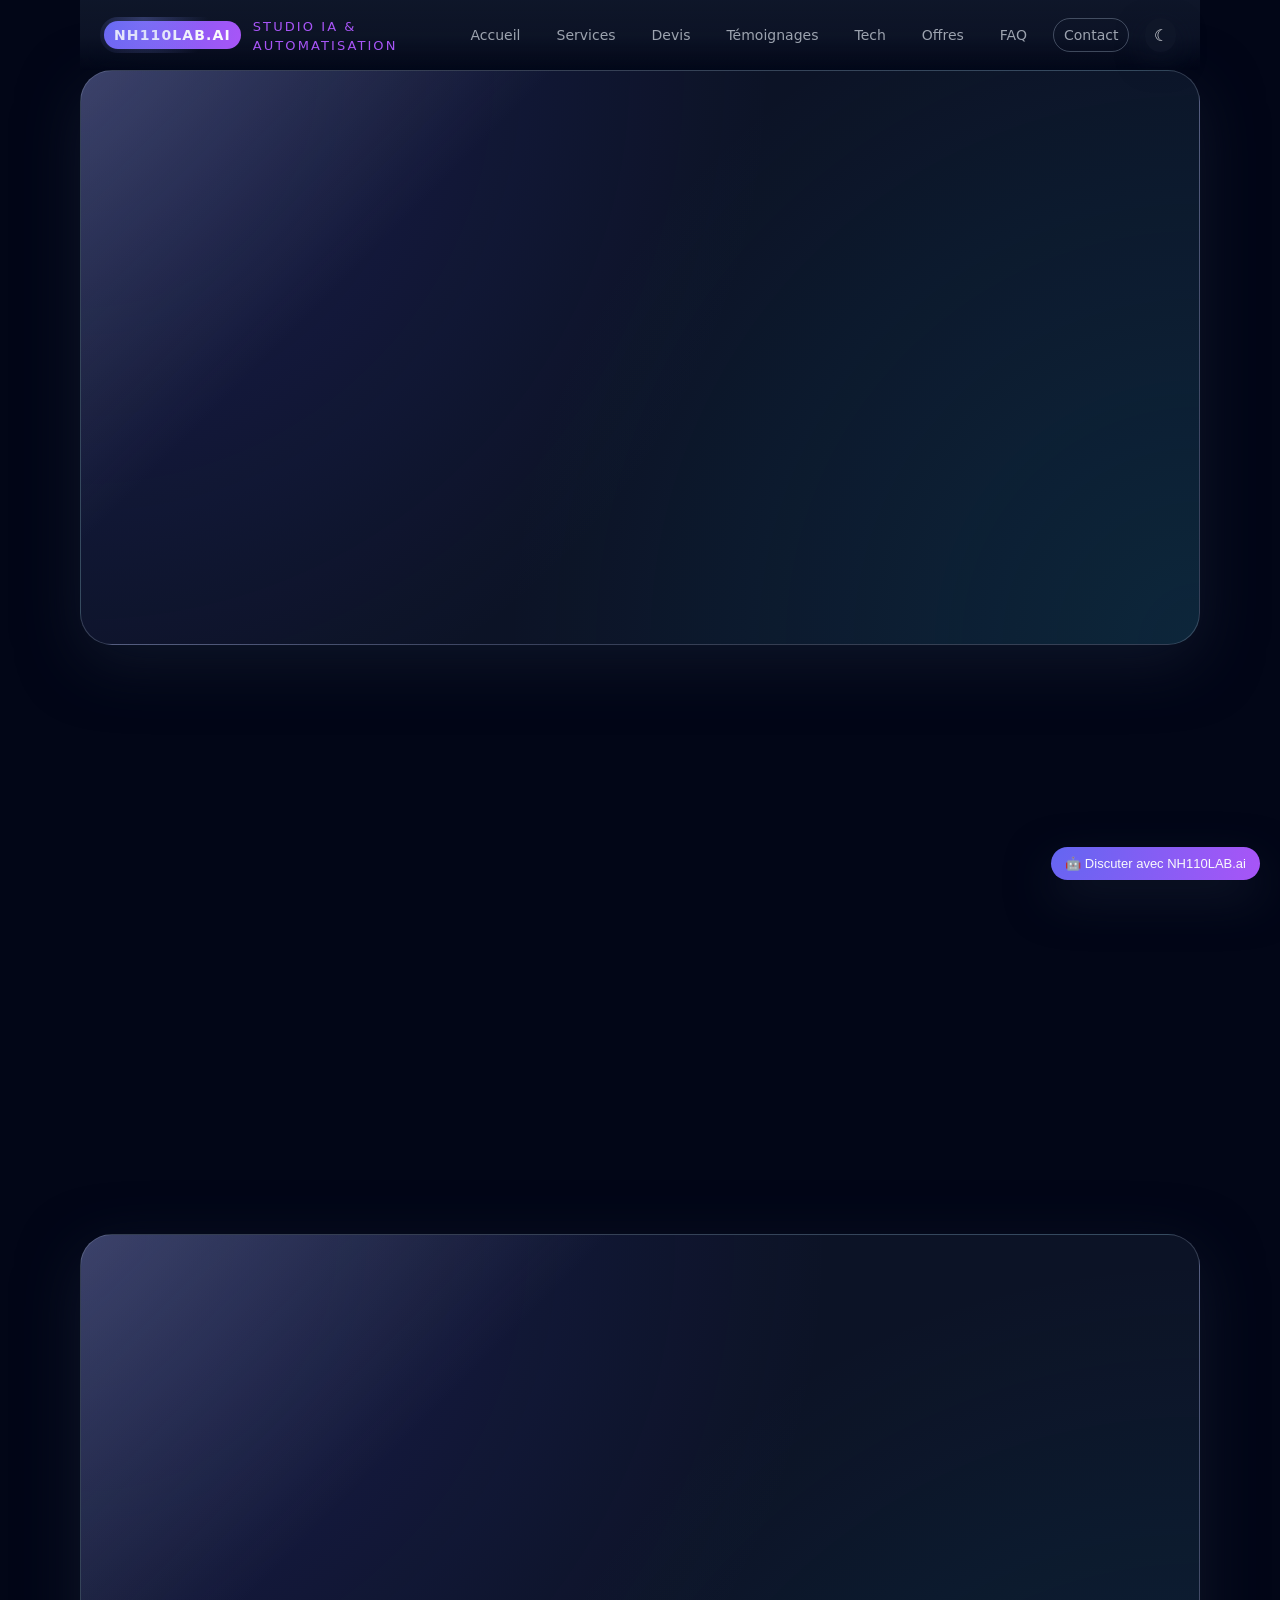
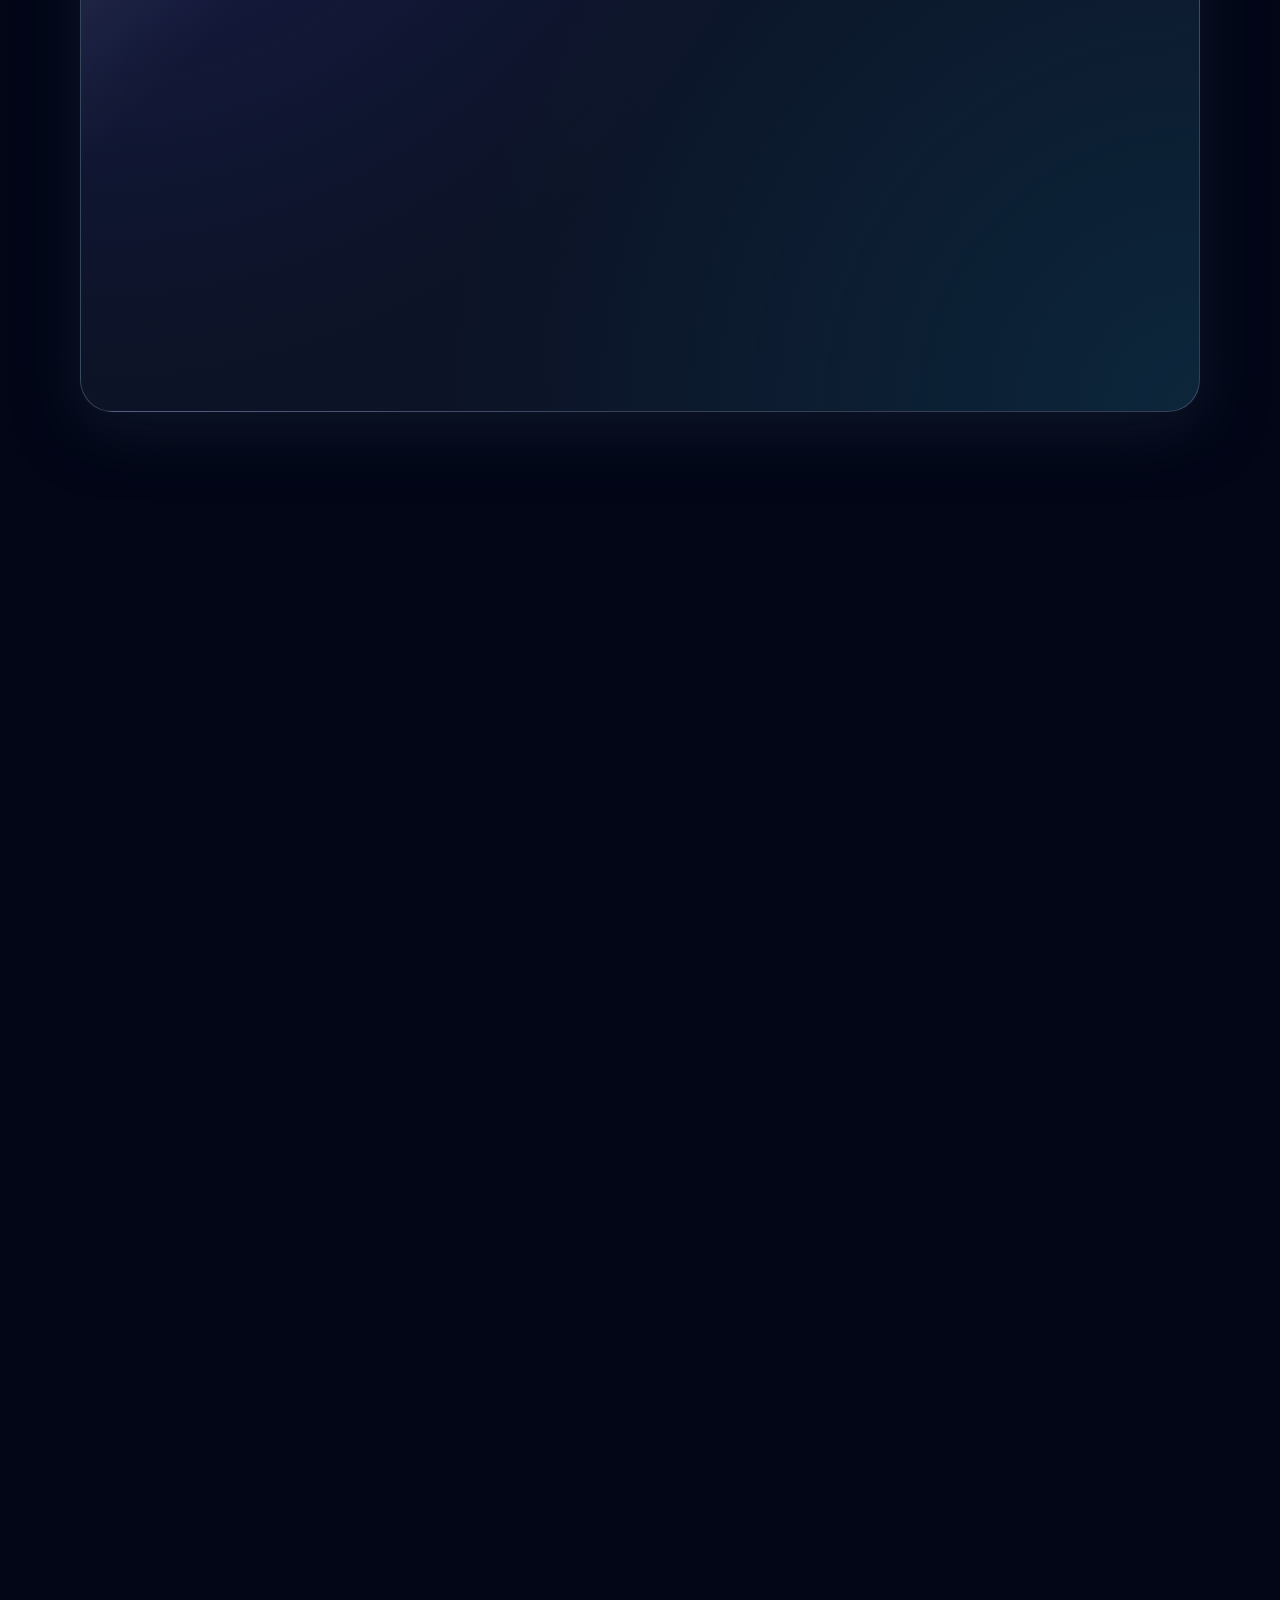
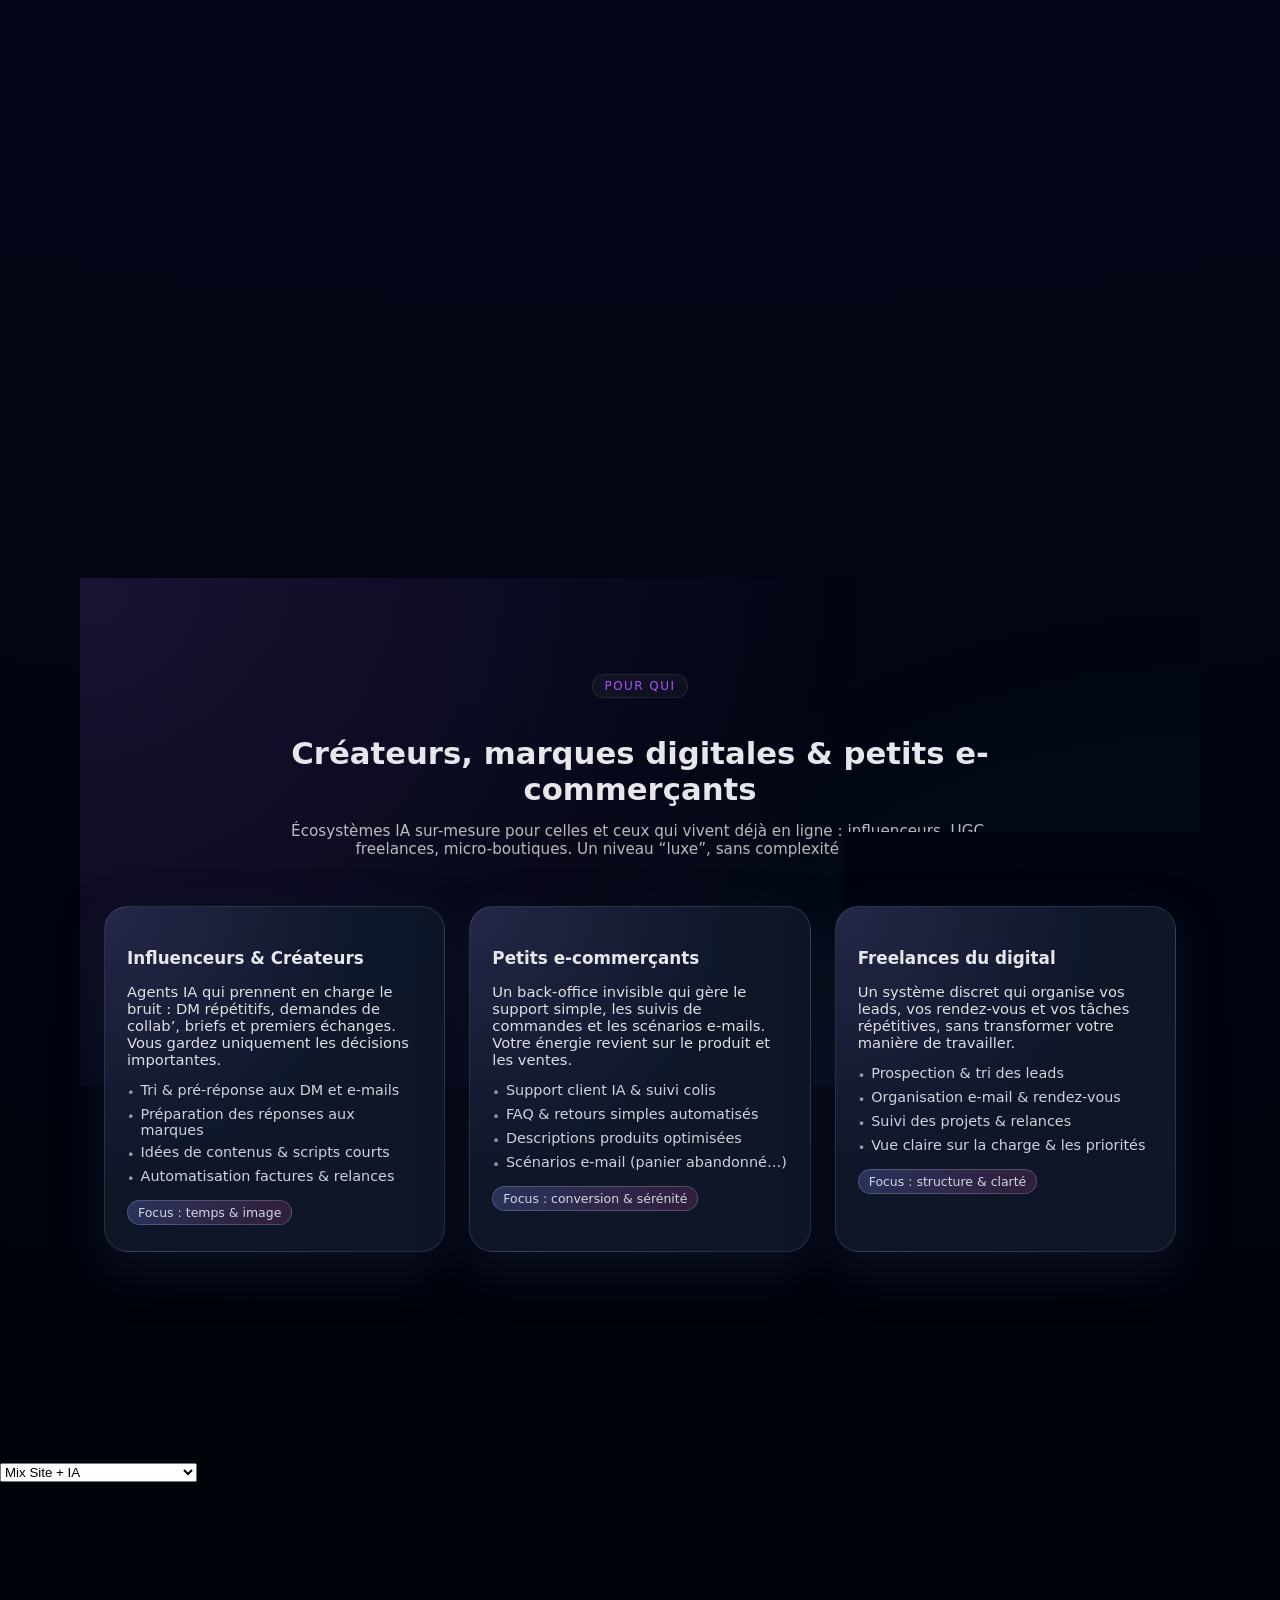
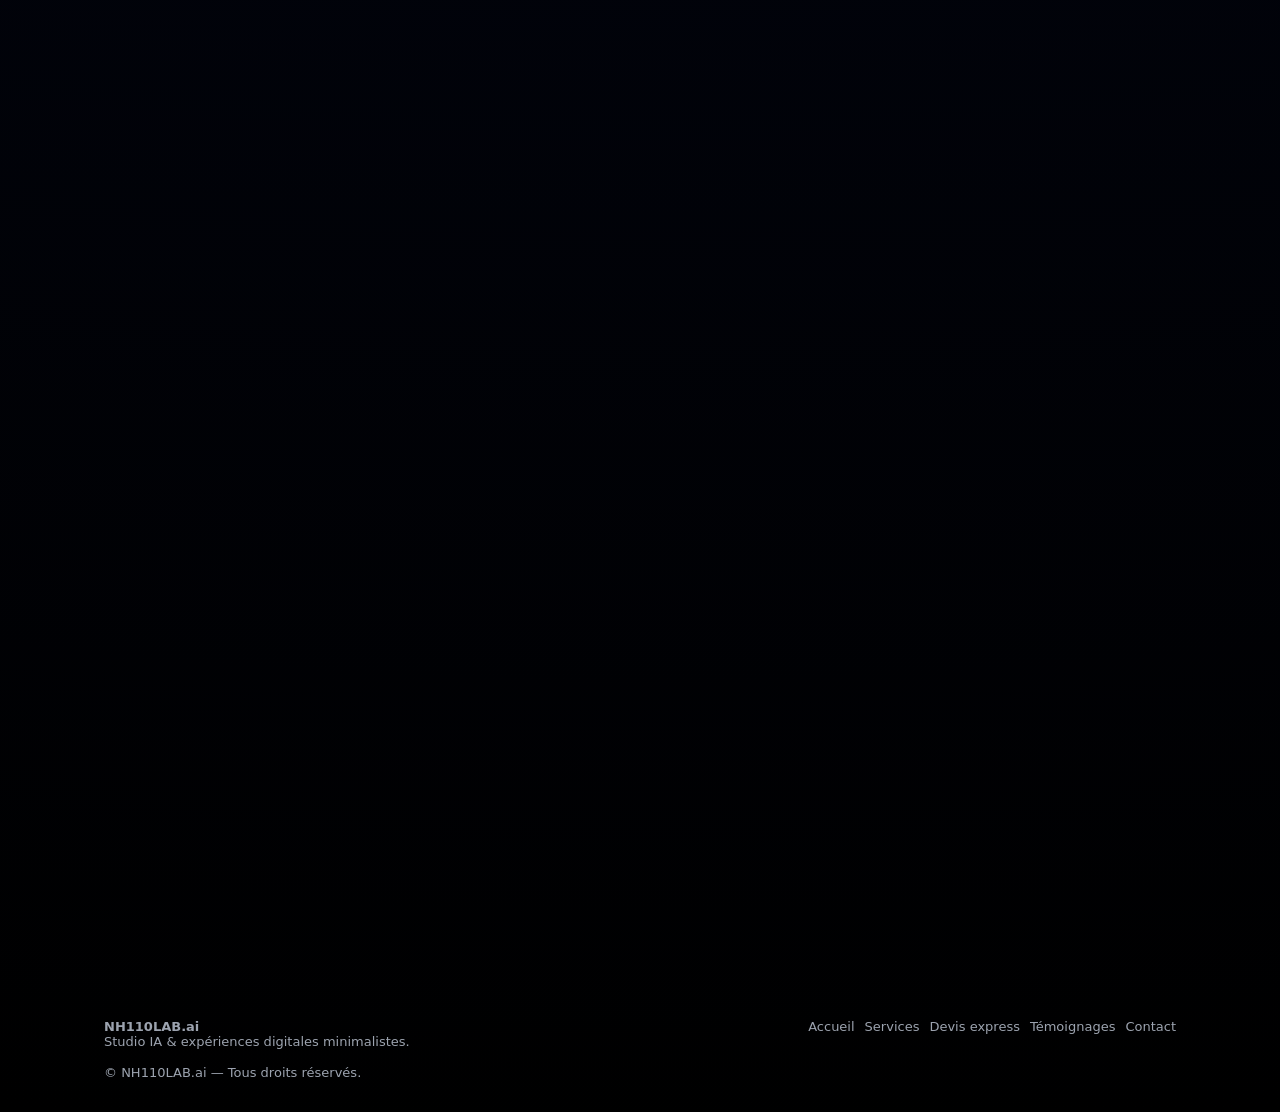
==== index.html @ 24be95e1 "Update index.html" ====
<!DOCTYPE html>
<html lang="fr" data-theme="dark">
<head>
  <meta charset="UTF-8" />
  <meta name="viewport" content="width=device-width, initial-scale=1" />
  <title>NH110LAB.ai — Studio IA & Expériences Digitales</title>
  <link rel="stylesheet" href="style.css" />
</head>
<body>
  <!-- Arrière-plan animé -->
  <canvas id="particles" class="bg-canvas"></canvas>
  <canvas id="orb" class="bg-canvas"></canvas>
  <canvas id="halo" class="bg-canvas"></canvas>

  <!-- HEADER -->
  <header class="header">
    <div class="header-left">
      <div class="logo" data-parallax="0.4">
        NH110LAB.ai
      </div>
      <div class="hero-mini">
        <span class="eyebrow">Studio IA & Automatisation</span>
      </div>
    </div>

    <nav class="nav">
      <a class="nav-link" href="#hero">Accueil</a>
      <a class="nav-link" href="#services">Services</a>
      <a class="nav-link" href="#devis">Devis</a>
      <a class="nav-link" href="#temoignages">Témoignages</a>
      <a class="nav-link" href="#tech">Tech</a>
      <a class="nav-link" href="#pricing">Offres</a>
      <a class="nav-link" href="#faq">FAQ</a>
      <a class="nav-link nav-link-cta" href="#contact">Contact</a>
    </nav>

    <button class="theme-toggle" type="button">
      <span class="theme-toggle-icon">☾</span>
    </button>

    <button class="nav-toggle" type="button" aria-label="Menu">
      <span></span><span></span><span></span>
    </button>
  </header>

  <main>
    <!-- HERO -->
    <section id="hero" class="section hero section-alt">
      <div class="hero-text premium-reveal">
        <p class="eyebrow">NH110LAB.ai</p>
        <h1>
          Des expériences digitales <span class="underline">ultra-premium</span><br />
          propulsées par l’IA.
        </h1>
        <p class="hero-subtitle">
          Studio hybride entre design de luxe et ingénierie IA.  
          Sites, agents intelligents, automatisations — pensés pour la performance et la simplicité d’usage.
        </p>

        <div class="hero-actions">
          <a href="#devis" class="btn btn-primary">
            Obtenir un devis express
          </a>
          <a href="#temoignages" class="btn btn-ghost">
            Voir les résultats clients
          </a>
        </div>

        <div class="hero-highlights">
          <span class="pill">⚡ Prototypes en quelques jours</span>
          <span class="pill">🤖 Agents IA personnalisés</span>
          <span class="pill">🎯 Stratégie & exécution end-to-end</span>
        </div>
      </div>

      <aside class="hero-aside premium-reveal">
        <article class="metric-card">
          <p class="metric-label">Focus</p>
          <p class="metric-value">Automatisation & Agents IA</p>
          <p class="metric-footnote">
            Réduction de tâches répétitives, amélioration des flux, vision long terme.
          </p>
        </article>

        <article class="timeline-card">
          <p class="metric-label">Process</p>
          <p class="metric-footnote">
            1. Audit rapide de votre besoin<br />
            2. Prototype IA ou interface web<br />
            3. Intégration dans vos outils existants
          </p>
        </article>
      </aside>
    </section>

    <!-- SERVICES -->
    <section id="services" class="section">
      <div class="section-header premium-reveal">
        <h2>Ce que NH110LAB.ai construit pour vous</h2>
        <p>
          Des briques IA concrètes, adaptées à vos opérations, pas des promesses vagues.  
          Chaque service est pensé pour simplifier votre quotidien et dégager du temps.
        </p>
      </div>

      <div class="grid-3">
        <article class="card premium-reveal">
          <h3>Agents IA pour votre business</h3>
          <p>Agents opérationnels pour la prospection, le support, la génération de contenu ou le suivi client.</p>
          <ul class="card-list">
            <li>Connexion e-mail, CRM, WhatsApp, etc.</li>
            <li>Scripts adaptés à votre ton de marque</li>
            <li>Monitoring et amélioration continue</li>
          </ul>
          <p class="card-footnote">
            Idéal pour les indépendants, petites structures et projets en phase test.
          </p>
        </article>

        <article class="card premium-reveal">
          <h3>Sites & Interfaces “Luxe Minimaliste”</h3>
          <p>Pages ultra propres inspirées du luxe et de la tech haut de gamme.</p>
          <ul class="card-list">
            <li>Pages d’accueil ultra soignées</li>
            <li>Animations fluides, sans chichi</li>
            <li>Adapté mobile, tablette, desktop</li>
          </ul>
          <p class="card-footnote">
            Parfait pour poser une identité forte, même avec peu de contenu au départ.
          </p>
        </article>

        <article class="card premium-reveal">
          <h3>Automatisations & Connecteurs</h3>
          <p>N8N, API, intégrations : on relie vos outils pour supprimer le travail inutile.</p>
          <ul class="card-list">
            <li>Synchronisation entre apps</li>
            <li>Scénarios récurrents automatisés</li>
            <li>Alertes intelligentes uniquement quand c’est utile</li>
          </ul>
          <p class="card-footnote">
            Objectif : moins de clics, plus de temps là où vous avez de la valeur.
          </p>
        </article>
      </div>
    </section>

    <!-- DEVIS EXPRESS -->
    <section id="devis" class="section section-alt">
      <div class="section-header premium-reveal">
        <h2>Devis express & simulation en temps réel</h2>
        <p>
          Répondez à quelques questions et obtenez une estimation instantanée  
          du budget et de la complexité de votre projet.
        </p>
      </div>

      <div class="quote-layout">
        <!-- FORMULAIRE -->
        <form id="quote-form" class="quote-form premium-reveal">
          <div class="field-group">
            <label for="quote-type">Type de projet</label>
            <select id="quote-type">
              <option value="site">Site / Landing page</option>
              <option value="agent">Agent IA / Automatisation</option>
              <option value="mix">Mix Site + IA</option>
            </select>
          </div>

          <div class="field-group">
            <label for="quote-budget">Budget cible (approx.)</label>
            <input type="range" id="quote-budget" min="500" max="6000" step="250" value="1500" />
            <div class="quote-budget-display">
              ~ <span id="quote-budget-value">1 500</span> € HT
            </div>
          </div>

          <div class="field-group">
            <label>Délai souhaité</label>
            <div class="quote-deadline-options">
              <label>
                <input type="radio" name="quote-deadline" value="rapide" checked />
                Le plus vite possible
              </label>
              <label>
                <input type="radio" name="quote-deadline" value="standard" />
                2 à 4 semaines
              </label>
              <label>
                <input type="radio" name="quote-deadline" value="cool" />
                Je suis flexible
              </label>
            </div>
          </div>

          <div class="field-group">
            <label>
              <input type="checkbox" id="quote-ai" checked />
              Je veux intégrer au moins un agent IA ou une automatisation
            </label>
          </div>

          <button type="submit" class="btn btn-primary btn-full">
            Calculer l’estimation
          </button>

          <p class="form-note">
            Pas un devis contractuel, mais un ordre d’idée réaliste pour voir si on s’aligne.
          </p>
        </form>

        <!-- RÉSULTAT -->
        <aside class="quote-summary premium-reveal">
          <p class="quote-tagline" id="quote-tagline">
            Dites-en plus à l’IA, elle prépare le terrain. Ensuite, on échange en direct.
          </p>
          <div class="quote-result-card">
            <p class="metric-label">Estimation indicative</p>
            <p class="quote-result" id="quote-result">
              Projet “site vitrine” + 1 agent IA léger ·  
              enveloppe autour de <strong>1 500–2 000 € HT</strong> ·  
              mise en ligne en <strong>2 à 3 semaines</strong>.
            </p>
            <p class="quote-ideal" id="quote-ideal">
              Le détail précis est affiné après un rapide échange (15–20 min) par visio ou messages.
            </p>
          </div>
          <div class="quote-badge" id="quote-badge">
            🔐 Aucun engagement · vous décidez seulement si l’alignement vous convient.
          </div>
          <a href="#contact" class="btn btn-ghost btn-full">
            Envoyer mon projet dans le formulaire
          </a>
        </aside>
      </div>
    </section>

    <!-- TÉMOIGNAGES -->
    <section id="temoignages" class="section">
      <div class="section-header premium-reveal">
        <h2>Ils avaient besoin de clarté. Ils ont obtenu un système.</h2>
        <p>
          Quelques exemples de transformations concrètes : moins de surcharge mentale,  
          plus de structure, plus de temps disponible.
        </p>
      </div>

      <div class="testimonials-layout section-alt premium-reveal">
        <header class="testimonials-header-row">
          <div>
            <p class="testimonials-kicker">Cas clients</p>
            <p class="testimonials-intro">
              3 contextes différents, même logique : clarifier le flux, automatiser le répétitif,
              garder l’humain là où il a de la valeur.
            </p>
          </div>
          <div class="testimonials-meta-badge">
            ⚙️ Agents & automatisations en production
          </div>
        </header>

        <div class="testimonial-tabs" role="tablist" aria-label="Témoignages clients">
          <button
            class="testimonial-tab active"
            data-testimonial="indep"
            role="tab"
            aria-selected="true"
          >
            Indépendant
          </button>
          <button
            class="testimonial-tab"
            data-testimonial="resto"
            role="tab"
            aria-selected="false"
          >
            Restauration
          </button>
          <button
            class="testimonial-tab"
            data-testimonial="ecom"
            role="tab"
            aria-selected="false"
          >
            E-commerce
          </button>
        </div>

        <div class="testimonial-panels">
          <article
            class="testimonial-panel active"
            data-testimonial-panel="indep"
            role="tabpanel"
          >
            <p class="testimonial-quote">
              « Avant, je passais mon temps à répondre aux mêmes demandes.
              Maintenant, un agent IA filtre, classe, et prépare les réponses.
              Je ne m’occupe que des cas vraiment importants. »
            </p>
            <p class="testimonial-meta">
              — Consultant solo · Agent IA + automatisations N8N
            </p>
          </article>

          <article
            class="testimonial-panel"
            data-testimonial-panel="resto"
            role="tabpanel"
            aria-hidden="true"
          >
            <p class="testimonial-quote">
              « Les commandes, les questions, les réservations étaient partout.
              On a centralisé via un agent IA connecté à nos canaux.
              Résultat : moins de stress et une meilleure expérience client. »
            </p>
            <p class="testimonial-meta">
              — Responsable de restaurant · Agent WhatsApp + back-office léger
            </p>
          </article>

          <article
            class="testimonial-panel"
            data-testimonial-panel="ecom"
            role="tabpanel"
            aria-hidden="true"
          >
            <p class="testimonial-quote">
              « L’IA s’occupe de la FAQ, des retours simples et des mails courants.
              Je peux enfin me concentrer sur le produit et les campagnes. »
            </p>
            <p class="testimonial-meta">
              — Boutique en ligne · Automatisation support + scénarios e-mail
            </p>
          </article>
        </div>
      </div>
    </section>

    <!-- TECH -->
    <section id="tech" class="section">
      <div class="section-header premium-reveal">
        <h2>Stack technique moderne, sans sur-complexité</h2>
        <p>
          L’objectif n’est pas de tout réinventer, mais d’utiliser les bons outils au bon endroit :
          IA, automatisation, intégration et un front clair.
        </p>
      </div>

      <div class="tech-grid">
        <article class="card premium-reveal">
          <h3>IA & LLM</h3>
          <p>Modèles modernes & API pour construire des agents utiles et fiables.</p>
          <ul class="bullet-grid">
            <li>OpenAI, outils conversationnels</li>
            <li>Routage intelligent des demandes</li>
            <li>Contexte métier sur mesure</li>
          </ul>
        </article>

        <article class="card premium-reveal">
          <h3>Automatisation</h3>
          <p>N8N, webhooks, intégrations : vos apps commencent à travailler ensemble.</p>
          <ul class="bullet-grid">
            <li>Flux automatisés e-mail / CRM</li>
            <li>Connexion à vos bases de données</li>
            <li>Notifications pertinentes uniquement</li>
          </ul>
        </article>

        <article class="card premium-reveal">
          <h3>Front & UX</h3>
          <p>Interfaces minimalistes inspirées des codes du luxe et de la tech.</p>
          <ul class="bullet-grid">
            <li>Animations douces, focus sur le contenu</li>
            <li>Responsive par défaut</li>
            <li>Performance au centre</li>
          </ul>
        </article>
      </div>
    </section>

    <!-- PRICING -->
    <section id="pricing" class="section">
      <div class="section-header premium-reveal">
        <h2>Formats d’accompagnement clairs</h2>
        <p>
          Un pilote pour tester vite, puis un mode “run” pour faire vivre et faire évoluer vos systèmes IA.
        </p>
      </div>

      <div class="pricing-toggle premium-reveal" role="tablist" aria-label="Formules NH110LAB.ai">
        <button
          class="toggle-btn toggle-btn-active"
          data-mode="pilot"
          role="tab"
          aria-selected="true"
        >
          Phase Pilote
        </button>
        <button
          class="toggle-btn"
          data-mode="run"
          role="tab"
          aria-selected="false"
        >
          Run & amélioration
        </button>
      </div>

      <div class="pricing-grid">
        <!-- PILOTE -->
        <article class="pricing-card pricing-pilot premium-reveal">
          <header class="pricing-card-header">
            <h3>Pilote — Mise en place</h3>
            <p class="pricing-price">À partir de 900 € HT</p>
          </header>
          <p class="pricing-caption">
            Pour tester une idée, un agent, un flux ou une landing sans refaire tout votre système.
          </p>
          <ul class="pricing-features">
            <li>Pack <strong>Essentiel</strong> · 900–1 500 € HT — 1 périmètre simple (site ou agent).</li>
            <li>Pack <strong>Étendu</strong> · 1 500–2 500 € HT — mix site + agent ou flux plus complexe.</li>
            <li>Prototype utilisable en production, documentation rapide.</li>
            <li>Mini support après livraison (ajustements légers).</li>
          </ul>
          <p class="pricing-ideal">
            Idéal si vous voulez “voir en vrai” avant d’investir sur du long terme.
          </p>
        </article>

        <!-- RUN -->
        <article class="pricing-card pricing-run hidden premium-reveal">
          <header class="pricing-card-header">
            <h3>Run & amélioration — Mensuel</h3>
            <p class="pricing-price">À partir de 600 € HT / mois</p>
          </header>
          <p class="pricing-caption">
            Quand le pilote fonctionne et que vous voulez un système vivant, entretenu et optimisé.
          </p>
          <ul class="pricing-features">
            <li>Pack <strong>Light</strong> · 600–900 € HT / mois — suivi d’un périmètre unique.</li>
            <li>Pack <strong>Studio</strong> · 900–1 500 € HT / mois — plusieurs agents / flux + front.</li>
            <li>Mises à jour régulières (prompts, scénarios, UX).</li>
            <li>Revue périodique des usages & recommandations.</li>
          </ul>
          <p class="pricing-ideal">
            Idéal si vous voulez un système stable, sans devoir gérer la partie technique au quotidien.
          </p>
        </article>
      </div>
    </section>
<section id="digital-creators" class="section">
  <div class="container digital-creators-wrapper">
    <div class="digital-creators-header">
      <p class="eyebrow">Pour qui</p>
      <h2>Créateurs, marques digitales &amp; petits e-commerçants</h2>
      <p class="subtitle">
        Écosystèmes IA sur-mesure pour celles et ceux qui vivent déjà en ligne :
        influenceurs, UGC, freelances, micro-boutiques. Un niveau “luxe”,
        sans complexité technique.
      </p>
    </div>

    <div class="digital-grid">
      <article class="digital-card">
        <h3>Influenceurs &amp; Créateurs</h3>
        <p>
          Agents IA qui prennent en charge le bruit : DM répétitifs, demandes
          de collab’, briefs et premiers échanges. Vous gardez uniquement les
          décisions importantes.
        </p>
        <ul>
          <li>Tri &amp; pré-réponse aux DM et e-mails</li>
          <li>Préparation des réponses aux marques</li>
          <li>Idées de contenus &amp; scripts courts</li>
          <li>Automatisation factures &amp; relances</li>
        </ul>
        <span class="tag">Focus : temps &amp; image</span>
      </article>

      <article class="digital-card">
        <h3>Petits e-commerçants</h3>
        <p>
          Un back-office invisible qui gère le support simple, les suivis
          de commandes et les scénarios e-mails. Votre énergie revient sur le
          produit et les ventes.
        </p>
        <ul>
          <li>Support client IA &amp; suivi colis</li>
          <li>FAQ &amp; retours simples automatisés</li>
          <li>Descriptions produits optimisées</li>
          <li>Scénarios e-mail (panier abandonné…)</li>
        </ul>
        <span class="tag">Focus : conversion &amp; sérénité</span>
      </article>

      <article class="digital-card">
        <h3>Freelances du digital</h3>
        <p>
          Un système discret qui organise vos leads, vos rendez-vous et vos
          tâches répétitives, sans transformer votre manière de travailler.
        </p>
        <ul>
          <li>Prospection &amp; tri des leads</li>
          <li>Organisation e-mail &amp; rendez-vous</li>
          <li>Suivi des projets &amp; relances</li>
          <li>Vue claire sur la charge &amp; les priorités</li>
        </ul>
        <span class="tag">Focus : structure &amp; clarté</span>
      </article>
    </div>

    <div class="digital-cta">
      <p>
        Vous vivez déjà dans le digital.<br />
        NH110LAB.ai s’occupe de l’infrastructure IA, vous gardez la scène.
      </p>
      <a href="#contact" class="cta-button">
        Créer mon système IA
      </a>
    </div>
  </div>
</section>
<select id="project-type">
  <option value="site">Site / Landing page</option>
  <option value="agent">Agent IA / Automatisation</option>
  <option value="mix" selected>Mix Site + IA</option>

  <!-- 🤖 NOUVEAUX TYPES PREMIUM -->
  <option value="creator">Influenceur / Créateur</option>
  <option value="ecom">E-commerce / Micro-boutique</option>
  <option value="personalbrand">Marque personnelle</option>
  <option value="digitalfreelance">Freelance digital / Coach</option>
</select>

    <!-- FAQ -->
    <section id="faq" class="section">
      <div class="section-header premium-reveal">
        <h2>Questions fréquentes</h2>
        <p>
          Quelques réponses rapides. Le reste se fait en échangeant directement.
        </p>
      </div>

      <div class="faq-list premium-reveal" role="list">
        <div class="faq-item">
          <button class="faq-question" type="button">
            <span>Est-ce que je dois déjà tout savoir sur l’IA ?</span>
            <span class="faq-icon">+</span>
          </button>
          <div class="faq-answer">
            <p>
              Non. Votre job est de connaître votre activité. Le nôtre est de traduire 
              vos besoins en système IA + automatisation qui fait sens.
            </p>
          </div>
        </div>

        <div class="faq-item">
          <button class="faq-question" type="button">
            <span>Combien de temps pour voir un premier résultat concret ?</span>
            <span class="faq-icon">+</span>
          </button>
          <div class="faq-answer">
            <p>
              Sur un périmètre raisonnable, un premier prototype peut sortir en quelques jours  
              à deux semaines, selon votre réactivité pour les retours.
            </p>
          </div>
        </div>

        <div class="faq-item">
          <button class="faq-question" type="button">
            <span>Est-ce que je peux commencer petit ?</span>
            <span class="faq-icon">+</span>
          </button>
          <div class="faq-answer">
            <p>
              Oui. Un pilote est justement là pour tester une idée sur un périmètre limité,  
              sans tout bouleverser d’un coup.
            </p>
          </div>
        </div>
      </div>
    </section>

    <!-- CONTACT -->
    <section id="contact" class="section">
      <div class="section-header premium-reveal">
        <h2>Parlons de votre projet</h2>
        <p>
          Quelques lignes suffisent pour démarrer. L’objectif : clarifier votre besoin  
          et vous proposer un chemin simple, sans blabla inutile.
        </p>
      </div>

      <div class="contact-layout">
        <form id="contact-form" class="contact-form premium-reveal">
          <div class="field-group">
            <label for="name">Nom / Structure</label>
            <input id="name" name="name" type="text" placeholder="Votre nom ou celui de votre projet" />
          </div>

          <div class="field-group">
            <label for="email">E-mail</label>
            <input id="email" name="email" type="email" placeholder="vous@exemple.fr" />
          </div>

          <div class="field-group">
            <label for="project">Décrivez en quelques mots votre idée</label>
            <textarea id="project" name="project" rows="4" placeholder="Ex : agent IA qui répond aux demandes clients + page d’accueil propre..."></textarea>
          </div>

          <button type="submit" class="btn btn-primary btn-full">
            Envoyer mon message
          </button>

          <p class="form-note">
            Vous recevrez une réponse personnalisée, pas un template automatique.
          </p>
        </form>

        <aside class="contact-aside premium-reveal">
          <article class="mini-card">
            <h3>Ce que vous pouvez attendre</h3>
            <p>
              Un retour honnête sur ce qui est réaliste,  
              un ordre d’idée de budget, et une proposition de prochaine étape.
            </p>
          </article>
          <article class="mini-card">
            <h3>Pas de pression</h3>
            <p>
              Vous décidez si vous voulez avancer.  
              L’échange initial sert à clarifier, pas à vous forcer la main.
            </p>
          </article>
        </aside>
      </div>
    </section>
  </main>

  <!-- TOAST -->
  <div id="toast" class="toast">
    ✅ Message envoyé. Vous recevrez une réponse personnalisée sous peu.
  </div>

  <!-- WIDGET IA -->
  <div class="ai-widget">
    <button id="ai-toggle" class="ai-toggle" type="button">
      🤖 Discuter avec NH110LAB.ai
    </button>

    <div id="ai-panel" class="ai-panel">
      <div class="ai-panel-header">
        <div>
          <div class="ai-title">NH110LAB.ai · Assistant concept</div>
          <p class="ai-subtitle">
            Décrivez votre idée, l’IA vous aide à la structurer.
          </p>
        </div>
        <button id="ai-close" class="ai-close" type="button">✕</button>
      </div>

      <div id="ai-messages" class="ai-messages">
        <div class="ai-message ai-message-bot">
          Décrivez en 2–3 phrases ce que vous voudriez automatiser ou simplifier.  
          Je vous propose une première structure d’agent ou de système.
        </div>
      </div>

      <form id="ai-form" class="ai-form">
        <textarea id="ai-input" rows="2" placeholder="Ex : Je voudrais que l’IA gère la première réponse aux demandes reçues par e-mail…"></textarea>
        <button type="submit" class="btn btn-primary ai-send">
          Envoyer
        </button>
      </form>

      <div class="ai-hint">
        Prototype côté front uniquement. Connectez ensuite ce widget à votre propre backend ou à vos API IA.
      </div>
    </div>
  </div>

  <!-- FOOTER -->
  <footer class="footer">
    <div class="footer-main">
      <div>
        <strong>NH110LAB.ai</strong><br />
        Studio IA & expériences digitales minimalistes.
      </div>
      <div class="footer-links">
        <a href="#hero">Accueil</a>
        <a href="#services">Services</a>
        <a href="#devis">Devis express</a>
        <a href="#temoignages">Témoignages</a>
        <a href="#contact">Contact</a>
      </div>
    </div>
    <div>
      © <span id="year"></span> NH110LAB.ai — Tous droits réservés.
    </div>
  </footer>


  
  <script src="script.js" defer></script>
</body>
</html>
---- style.css ----
/* ---------- THEME TOKENS ---------- */

:root {
  --bg: #020617;
  --bg-elevated: #020617;
  --bg-soft: #020617;
  --border-subtle: rgba(148, 163, 184, 0.3);
  --text-main: #e5e7eb;
  --text-muted: #9ca3af;
  --accent: #6366f1;
  --accent-soft: rgba(99, 102, 241, 0.16);
  --accent-strong: #a855f7;
  --pill-bg: rgba(15, 23, 42, 0.85);
  --shadow-soft: 0 18px 60px rgba(15, 23, 42, 0.9);
}

/* Light mode façon “Apple Intelligence” */
:root[data-theme="light"] {
  --bg: #f5f5f7;
  --bg-elevated: #ffffff;
  --bg-soft: #eef0ff;
  --border-subtle: rgba(148, 163, 184, 0.35);
  --text-main: #111827;
  --text-muted: #6b7280;
  --accent: #7563ff;
  --accent-soft: rgba(117, 99, 255, 0.08);
  --accent-strong: #b47aff;
  --pill-bg: rgba(255, 255, 255, 0.8);
  --shadow-soft: 0 18px 60px rgba(15, 23, 42, 0.18);
}

/* ---------- GLOBAL ---------- */

*,
*::before,
*::after {
  box-sizing: border-box;
}

html,
body {
  margin: 0;
  padding: 0;
}

html {
  scroll-behavior: smooth;
}

body {
  font-family: system-ui, -apple-system, BlinkMacSystemFont, "SF Pro Text",
    "Segoe UI", sans-serif;
  background: radial-gradient(circle at top, #020617 0%, #020617 55%, #000 100%);
  color: var(--text-main);
  min-height: 100vh;
  position: relative;
  overflow-x: hidden;
}

:root[data-theme="light"] body {
  background: radial-gradient(
    circle at top,
    #f8f9ff 0%,
    #f5f5f7 60%,
    #e5e7eb 100%
  );
}

/* canvases */

.bg-canvas {
  position: fixed;
  inset: 0;
  pointer-events: none;
  z-index: -2;
}

/* ---------- LAYOUT ---------- */

.section {
  max-width: 1120px;
  padding: 96px 24px;
  margin: 0 auto;
  position: relative;
  z-index: 1;
}

.section-alt {
  border-radius: 32px;
  border: 1px solid var(--border-subtle);
  background: linear-gradient(
      135deg,
      rgba(148, 163, 184, 0.28),
      transparent 28%
    ),
    radial-gradient(circle at top left, rgba(79, 70, 229, 0.2), transparent 55%),
    radial-gradient(circle at bottom right, rgba(14, 116, 144, 0.2), transparent 55%),
    rgba(15, 23, 42, 0.85);
  box-shadow: var(--shadow-soft);
}

:root[data-theme="light"] .section-alt {
  background: linear-gradient(
      160deg,
      rgba(255, 255, 255, 0.96),
      rgba(245, 245, 255, 0.96)
    ),
    radial-gradient(circle at top left, rgba(117, 99, 255, 0.15), transparent);
}

/* ---------- HEADER ---------- */

.header {
  position: sticky;
  top: 0;
  z-index: 20;
  display: flex;
  align-items: center;
  justify-content: space-between;
  gap: 16px;
  padding: 16px 24px;
  max-width: 1120px;
  margin: 0 auto;
  backdrop-filter: blur(18px);
  background: linear-gradient(
    to bottom,
    rgba(15, 23, 42, 0.96),
    rgba(15, 23, 42, 0.82),
    transparent
  );
}

:root[data-theme="light"] .header {
  background: linear-gradient(
    to bottom,
    rgba(245, 245, 247, 0.95),
    rgba(245, 245, 247, 0.82),
    transparent
  );
}

.header-left {
  display: flex;
  align-items: center;
  gap: 12px;
}

.logo {
  font-weight: 700;
  letter-spacing: 0.08em;
  text-transform: uppercase;
  font-size: 14px;
  padding: 6px 10px;
  border-radius: 999px;
  background: radial-gradient(circle at top left, var(--accent), var(--accent-strong));
  color: #f9fafb;
  box-shadow: 0 0 0 1px rgba(15, 23, 42, 0.4);
  position: relative;
}

.logo::after {
  content: "";
  position: absolute;
  inset: -4px;
  border-radius: 999px;
  background: radial-gradient(
    circle at 30% 0%,
    rgba(129, 140, 248, 0.45),
    transparent 60%
  );
  opacity: 0.7;
  pointer-events: none;
}

.nav {
  display: flex;
  align-items: center;
  gap: 16px;
}

.nav-link {
  font-size: 14px;
  color: var(--text-muted);
  text-decoration: none;
  padding: 8px 10px;
  border-radius: 999px;
  position: relative;
  transition: color 0.2s ease, background 0.2s ease, transform 0.1s ease;
}

.nav-link:hover {
  color: var(--text-main);
  background: rgba(148, 163, 184, 0.12);
}

.nav-link.active {
  color: #f9fafb;
  background: linear-gradient(135deg, var(--accent), var(--accent-strong));
  box-shadow: 0 8px 24px rgba(15, 23, 42, 0.45);
}

:root[data-theme="light"] .nav-link.active {
  color: #f9fafb;
}

/* CTA link in nav */
.nav-link-cta {
  border: 1px solid rgba(148, 163, 184, 0.4);
}

/* Theme toggle */

.theme-toggle {
  border: none;
  background: rgba(15, 23, 42, 0.8);
  color: #e5e7eb;
  width: 34px;
  height: 34px;
  border-radius: 999px;
  display: inline-flex;
  align-items: center;
  justify-content: center;
  cursor: pointer;
  font-size: 16px;
  box-shadow: 0 10px 28px rgba(15, 23, 42, 0.6);
  transition: background 0.2s ease, transform 0.1s ease;
}

:root[data-theme="light"] .theme-toggle {
  background: #ffffff;
  color: #111827;
  box-shadow: 0 10px 26px rgba(148, 163, 184, 0.4);
}

.theme-toggle:hover {
  transform: translateY(-1px);
}

/* Mobile nav */

.nav-toggle {
  display: none;
  flex-direction: column;
  justify-content: center;
  gap: 4px;
  width: 36px;
  height: 36px;
  border-radius: 999px;
  border: 1px solid rgba(148, 163, 184, 0.4);
  background: rgba(15, 23, 42, 0.9);
  cursor: pointer;
}

.nav-toggle span {
  display: block;
  height: 2px;
  border-radius: 999px;
  background: #e5e7eb;
  width: 18px;
}

/* ---------- HERO ---------- */

.hero {
  display: grid;
  grid-template-columns: minmax(0, 1.7fr) minmax(0, 1.1fr);
  gap: 40px;
  align-items: center;
  padding-top: 72px;
}

.eyebrow {
  font-size: 13px;
  text-transform: uppercase;
  letter-spacing: 0.16em;
  color: var(--accent-strong);
  margin: 0 0 16px;
}

h1 {
  font-size: clamp(32px, 4vw, 44px);
  line-height: 1.1;
  margin: 0 0 20px;
}

.hero-subtitle {
  margin: 0 0 28px;
  color: var(--text-muted);
  max-width: 38rem;
}

.underline {
  position: relative;
  display: inline-block;
}

.underline::after {
  content: "";
  position: absolute;
  inset: auto 0 -2px 0;
  height: 42%;
  background: linear-gradient(135deg, rgba(99, 102, 241, 0.65), rgba(236, 72, 153, 0.55));
  opacity: 0.45;
  filter: blur(6px);
  z-index: -1;
}

.hero-actions {
  display: flex;
  flex-wrap: wrap;
  gap: 12px;
  margin-bottom: 20px;
}

.btn {
  border-radius: 999px;
  border: none;
  font-size: 14px;
  padding: 10px 18px;
  cursor: pointer;
  display: inline-flex;
  align-items: center;
  justify-content: center;
  gap: 8px;
  text-decoration: none;
  white-space: nowrap;
}

.btn-primary {
  color: #f9fafb;
  background: linear-gradient(
    135deg,
    var(--accent),
    var(--accent-strong)
  );
  box-shadow: 0 14px 38px rgba(15, 23, 42, 0.7);
}

.btn-primary:hover {
  transform: translateY(-1px);
}

.btn-ghost {
  background: rgba(15, 23, 42, 0.2);
  color: var(--text-main);
  border: 1px solid rgba(148, 163, 184, 0.4);
}

:root[data-theme="light"] .btn-ghost {
  background: rgba(255, 255, 255, 0.8);
}

.btn-full {
  width: 100%;
}

.hero-highlights {
  display: flex;
  flex-wrap: wrap;
  gap: 10px;
}

.pill {
  padding: 6px 12px;
  border-radius: 999px;
  background: var(--pill-bg);
  border: 1px solid rgba(148, 163, 184, 0.35);
  font-size: 12px;
  color: var(--text-muted);
}

.hero-aside {
  display: flex;
  flex-direction: column;
  gap: 16px;
}

.metric-card,
.timeline-card {
  border-radius: 24px;
  padding: 18px 18px 16px;
  background: radial-gradient(circle at top left, rgba(15, 23, 42, 0.95), rgba(15, 23, 42, 0.92));
  border: 1px solid rgba(148, 163, 184, 0.4);
  box-shadow: var(--shadow-soft);
}

:root[data-theme="light"] .metric-card,
:root[data-theme="light"] .timeline-card {
  background: linear-gradient(145deg, #ffffff, #f3f4ff);
}

.metric-label {
  font-size: 12px;
  text-transform: uppercase;
  color: var(--text-muted);
  margin: 0 0 6px;
}

.metric-value {
  font-size: 24px;
  font-weight: 600;
  margin: 0 0 6px;
}

.metric-footnote {
  font-size: 12px;
  color: var(--text-muted);
  margin: 0;
}

/* ---------- SECTIONS ---------- */

.section-header {
  margin-bottom: 32px;
  max-width: 640px;
}

.section-header h2 {
  margin: 0 0 12px;
  font-size: 26px;
}

.section-header p {
  margin: 0;
  color: var(--text-muted);
}

/* Cards */

.grid-3 {
  display: grid;
  gap: 18px;
  grid-template-columns: repeat(3, minmax(0, 1fr));
}

.card {
  background: rgba(15, 23, 42, 0.85);
  border-radius: 24px;
  padding: 18px 16px;
  border: 1px solid rgba(148, 163, 184, 0.45);
  box-shadow: var(--shadow-soft);
  transition: transform 0.25s ease-out;
  will-change: transform;
}

:root[data-theme="light"] .card {
  background: #ffffff;
}

.card h3 {
  margin: 0 0 10px;
  font-size: 18px;
}

.card p {
  margin: 0 0 12px;
  color: var(--text-muted);
}

.card-list {
  list-style: none;
  padding: 0;
  margin: 0 0 10px;
  font-size: 14px;
}

.card-list li {
  position: relative;
  padding-left: 18px;
  margin-bottom: 6px;
}

.card-list li::before {
  content: "•";
  position: absolute;
  left: 4px;
  top: 0;
  color: var(--accent);
}

.card-footnote {
  font-size: 12px;
  color: var(--text-muted);
}

/* Usecases / tech bullets */

.tech-grid {
  display: grid;
  grid-template-columns: repeat(3, minmax(0, 1fr));
  gap: 18px;
}

.bullet-grid {
  list-style: none;
  padding: 0;
  margin: 10px 0 0;
  font-size: 14px;
}

.bullet-grid li {
  margin-bottom: 8px;
  padding-left: 18px;
  position: relative;
}

.bullet-grid li::before {
  content: "◆";
  position: absolute;
  left: 2px;
  top: 0;
  font-size: 10px;
  color: var(--accent-strong);
}

/* ---------- PRICING ---------- */

.pricing-toggle {
  display: inline-flex;
  padding: 4px;
  border-radius: 999px;
  background: rgba(15, 23, 42, 0.8);
  border: 1px solid rgba(148, 163, 184, 0.5);
  margin-bottom: 26px;
  justify-content: center;
  max-width: 420px;
  margin-inline: auto;
}

:root[data-theme="light"] .pricing-toggle {
  background: rgba(255, 255, 255, 0.9);
}

.toggle-btn {
  border-radius: 999px;
  border: none;
  padding: 6px 14px;
  font-size: 13px;
  color: var(--text-muted);
  background: transparent;
  cursor: pointer;
  position: relative;
}

.toggle-btn-active {
  background: linear-gradient(135deg, var(--accent), var(--accent-strong));
  color: #f9fafb;
  box-shadow: 0 10px 28px rgba(15, 23, 42, 0.8);
  transform: translateY(-1px);
}

.pricing-grid {
  display: grid;
  gap: 18px;
  grid-template-columns: minmax(0, 1fr);
  max-width: 640px;
  margin: 0 auto;
}

.pricing-card {
  padding: 22px 22px 20px;
  border-radius: 26px;
  border: 1px solid rgba(148, 163, 184, 0.5);
  background: rgba(15, 23, 42, 0.96);
  box-shadow: var(--shadow-soft);
  transform: translateY(0);
  transition: transform 0.18s ease, box-shadow 0.18s ease;
}

:root[data-theme="light"] .pricing-card {
  background: #ffffff;
}

.pricing-card:hover {
  transform: translateY(-3px);
  box-shadow: 0 26px 60px rgba(15, 23, 42, 0.8);
}

.pricing-price {
  margin: 4px 0;
  font-weight: 600;
  font-size: 18px;
}

.pricing-caption {
  margin: 0 0 12px;
  font-size: 14px;
  color: var(--text-muted);
}

.pricing-features {
  margin: 0;
  padding: 0 0 10px;
  list-style: none;
  font-size: 14px;
}

.pricing-features li {
  margin-bottom: 6px;
  padding-left: 18px;
  position: relative;
}

.pricing-features li::before {
  content: "✦";
  position: absolute;
  left: 2px;
  top: 0;
  font-size: 10px;
  color: var(--accent-strong);
}

.pricing-ideal {
  margin: 0;
  font-size: 13px;
  color: var(--text-muted);
}

.hidden {
  display: none;
}

/* ---------- FAQ ---------- */

.faq-list {
  border-radius: 24px;
  border: 1px solid rgba(148, 163, 184, 0.5);
  background: rgba(15, 23, 42, 0.95);
  overflow: hidden;
  max-width: 960px;
  margin: 0 auto;
}

:root[data-theme="light"] .faq-list {
  background: #ffffff;
}

.faq-item + .faq-item {
  border-top: 1px solid rgba(148, 163, 184, 0.4);
}

.faq-question {
  width: 100%;
  text-align: left;
  padding: 14px 18px;
  background: none;
  border: none;
  color: var(--text-main);
  font-size: 15px;
  cursor: pointer;
  display: flex;
  justify-content: space-between;
  align-items: center;
  gap: 12px;
}

.faq-icon {
  font-size: 18px;
  opacity: 0.7;
  transition: transform 0.18s ease, opacity 0.18s ease;
}

.faq-answer {
  max-height: 0;
  overflow: hidden;
  padding: 0 18px;
  transition: max-height 0.22s ease, padding-bottom 0.22s ease, background 0.18s ease;
}

.faq-answer p {
  margin: 8px 0 10px;
  color: var(--text-muted);
}

.faq-item.open .faq-answer {
  max-height: 280px;
  padding-bottom: 12px;
  background: rgba(15, 23, 42, 0.78);
}

:root[data-theme="light"] .faq-item.open .faq-answer {
  background: #f9fafb;
}

.faq-item.open .faq-icon {
  transform: rotate(45deg);
  opacity: 1;
}

/* ---------- DEVIS EXPRESS ---------- */

.quote-layout {
  display: grid;
  grid-template-columns: minmax(0, 1.2fr) minmax(0, 1.4fr);
  gap: 24px;
  align-items: flex-start;
}

.quote-form {
  background: rgba(15, 23, 42, 0.96);
  border-radius: 24px;
  padding: 18px 18px 18px;
  border: 1px solid rgba(148, 163, 184, 0.55);
  box-shadow: var(--shadow-soft);
}

:root[data-theme="light"] .quote-form {
  background: #ffffff;
}

.quote-form select,
.quote-form input[type="range"] {
  width: 100%;
  border-radius: 12px;
  border: 1px solid rgba(148, 163, 184, 0.6);
  padding: 7px 9px;
  font-size: 14px;
  background: rgba(15, 23, 42, 0.8);
  color: var(--text-main);
}

:root[data-theme="light"] .quote-form select,
:root[data-theme="light"] .quote-form input[type="range"] {
  background: #f9fafb;
}

.quote-budget-display {
  margin-top: 4px;
  font-size: 13px;
  color: var(--text-muted);
}

.quote-deadline-options {
  display: flex;
  flex-direction: column;
  gap: 4px;
  font-size: 13px;
  color: var(--text-muted);
}

.quote-summary {
  display: flex;
  flex-direction: column;
  gap: 12px;
}

.quote-result-card {
  padding: 16px 14px;
  border-radius: 20px;
  background: rgba(15, 23, 42, 0.9);
  border: 1px solid rgba(148, 163, 184, 0.6);
  box-shadow: var(--shadow-soft);
  font-size: 14px;
}

:root[data-theme="light"] .quote-result-card {
  background: #ffffff;
}

.quote-tagline {
  font-size: 14px;
  color: var(--text-muted);
  margin: 0;
}

.quote-result {
  margin: 4px 0 6px;
}

.quote-ideal {
  font-size: 13px;
  color: var(--text-muted);
  margin: 0;
}

.quote-badge {
  font-size: 12px;
  padding: 8px 10px;
  border-radius: 999px;
  border: 1px dashed rgba(148, 163, 184, 0.6);
  color: var(--text-muted);
}

/* ---------- CONTACT ---------- */

.contact-layout {
  display: grid;
  grid-template-columns: minmax(0, 1.6fr) minmax(0, 1.2fr);
  gap: 28px;
  align-items: flex-start;
}

.contact-form {
  padding: 18px 18px 18px;
  border-radius: 24px;
  background: rgba(15, 23, 42, 0.96);
  border: 1px solid rgba(148, 163, 184, 0.55);
  box-shadow: var(--shadow-soft);
}

:root[data-theme="light"] .contact-form {
  background: #ffffff;
}

.field-group {
  margin-bottom: 14px;
}

.field-group label {
  display: block;
  margin-bottom: 4px;
  font-size: 13px;
  color: var(--text-muted);
}

.field-group input,
.field-group textarea {
  width: 100%;
  border-radius: 12px;
  border: 1px solid rgba(148, 163, 184, 0.6);
  padding: 9px 11px;
  font-size: 14px;
  background: rgba(15, 23, 42, 0.8);
  color: var(--text-main);
}

:root[data-theme="light"] .field-group input,
:root[data-theme="light"] .field-group textarea {
  background: #f9fafb;
}

.field-group input::placeholder,
.field-group textarea::placeholder {
  color: rgba(148, 163, 184, 0.8);
}

.form-note {
  margin: 10px 0 0;
  font-size: 12px;
  color: var(--text-muted);
}

.contact-aside {
  display: flex;
  flex-direction: column;
  gap: 16px;
}

.mini-card {
  padding: 16px 14px;
  border-radius: 20px;
  background: rgba(15, 23, 42, 0.9);
  border: 1px solid rgba(148, 163, 184, 0.5);
  box-shadow: var(--shadow-soft);
}

:root[data-theme="light"] .mini-card {
  background: #ffffff;
}

/* ---------- FOOTER ---------- */

.footer {
  max-width: 1120px;
  margin: 0 auto;
  padding: 40px 24px 32px;
  color: var(--text-muted);
  font-size: 13px;
}

.footer-main {
  display: flex;
  justify-content: space-between;
  gap: 24px;
  margin-bottom: 16px;
}

.footer-links {
  display: flex;
  flex-wrap: wrap;
  gap: 10px;
}

.footer-links a {
  color: var(--text-muted);
  text-decoration: none;
  font-size: 13px;
}

/* ---------- TOAST ---------- */

.toast {
  position: fixed;
  left: 50%;
  bottom: 24px;
  transform: translateX(-50%) translateY(120%);
  padding: 10px 16px;
  border-radius: 999px;
  background: rgba(15, 23, 42, 0.95);
  border: 1px solid rgba(148, 163, 184, 0.7);
  color: #f9fafb;
  font-size: 13px;
  display: inline-flex;
  align-items: center;
  gap: 8px;
  opacity: 0;
  transition: opacity 0.18s ease, transform 0.18s ease;
  z-index: 30;
}

:root[data-theme="light"] .toast {
  background: #111827;
  border-color: #111827;
}

.toast.visible {
  opacity: 1;
  transform: translateX(-50%) translateY(0);
}

/* ---------- WIDGET IA ---------- */

.ai-widget {
  position: fixed;
  right: 20px;
  bottom: 20px;
  z-index: 40;
  display: flex;
  flex-direction: column;
  align-items: flex-end;
  gap: 10px;
}

.ai-toggle {
  border-radius: 999px;
  border: none;
  padding: 9px 14px;
  font-size: 13px;
  display: inline-flex;
  align-items: center;
  gap: 8px;
  cursor: pointer;
  background: radial-gradient(circle at top left, var(--accent), var(--accent-strong));
  color: #f9fafb;
  box-shadow: 0 18px 45px rgba(15, 23, 42, 0.9);
}

.ai-panel {
  width: min(340px, 90vw);
  max-height: 430px;
  display: none;
  flex-direction: column;
  border-radius: 20px;
  background: rgba(15, 23, 42, 0.98);
  border: 1px solid rgba(148, 163, 184, 0.7);
  box-shadow: var(--shadow-soft);
  overflow: hidden;
}

:root[data-theme="light"] .ai-panel {
  background: #ffffff;
}

.ai-panel.open {
  display: flex;
}

.ai-panel-header {
  padding: 10px 12px;
  border-bottom: 1px solid rgba(148, 163, 184, 0.35);
  display: flex;
  justify-content: space-between;
  align-items: center;
  gap: 8px;
}

.ai-title {
  font-size: 13px;
  font-weight: 600;
}

.ai-subtitle {
  font-size: 11px;
  color: var(--text-muted);
  margin: 2px 0 0;
}

.ai-close {
  border-radius: 999px;
  border: none;
  width: 24px;
  height: 24px;
  font-size: 13px;
  cursor: pointer;
  background: rgba(15, 23, 42, 0.8);
  color: #e5e7eb;
}

:root[data-theme="light"] .ai-close {
  background: #f3f4f6;
  color: #111827;
}

.ai-messages {
  padding: 10px 10px 0;
  overflow-y: auto;
  flex: 1;
  font-size: 13px;
}

.ai-message {
  max-width: 100%;
  margin-bottom: 8px;
  padding: 8px 10px;
  border-radius: 14px;
}

.ai-message-bot {
  background: rgba(15, 23, 42, 0.9);
  border: 1px solid rgba(148, 163, 184, 0.55);
}

:root[data-theme="light"] .ai-message-bot {
  background: #f3f4ff;
}

.ai-message-user {
  background: linear-gradient(135deg, var(--accent), var(--accent-strong));
  color: #f9fafb;
  margin-left: auto;
}

.ai-form {
  display: flex;
  flex-direction: column;
  gap: 6px;
  padding: 8px 10px 10px;
  border-top: 1px solid rgba(148, 163, 184, 0.35);
}

.ai-form textarea {
  width: 100%;
  border-radius: 12px;
  border: 1px solid rgba(148, 163, 184, 0.6);
  padding: 8px 9px;
  font-size: 13px;
  resize: none;
  background: rgba(15, 23, 42, 0.9);
  color: var(--text-main);
}

:root[data-theme="light"] .ai-form textarea {
  background: #f9fafb;
}

.ai-send {
  align-self: flex-end;
  font-size: 12px;
  padding-inline: 12px;
  box-shadow: none;
}

.ai-hint {
  font-size: 10px;
  color: var(--text-muted);
  padding: 0 10px 8px;
}

/* ---------- REVEAL ANIMATION ---------- */

.reveal {
  opacity: 0;
  transform: translateY(22px);
  transition: opacity 0.35s ease, transform 0.35s ease;
}

.reveal.visible {
  opacity: 1;
  transform: translateY(0);
}

/* Premium Reveal */

.premium-reveal {
  opacity: 0;
  transform: translateY(40px) scale(0.97);
  filter: blur(8px);
  transition: all 0.9s cubic-bezier(.16,.84,.44,1);
}

.premium-reveal-visible {
  opacity: 1;
  transform: translateY(0) scale(1);
  filter: blur(0);
}

/* ---------- TÉMOIGNAGES ---------- */

.testimonials-layout {
  max-width: 980px;
  margin: 0 auto;
  padding: 22px 22px 24px;
}

.testimonials-header-row {
  display: flex;
  justify-content: space-between;
  gap: 16px;
  align-items: flex-start;
  margin-bottom: 16px;
}

.testimonials-kicker {
  font-size: 12px;
  text-transform: uppercase;
  letter-spacing: 0.16em;
  color: var(--text-muted);
  margin: 0 0 6px;
}

.testimonials-intro {
  margin: 0;
  font-size: 14px;
  color: var(--text-muted);
}

.testimonials-meta-badge {
  align-self: center;
  font-size: 12px;
  padding: 8px 12px;
  border-radius: 999px;
  background: rgba(15, 23, 42, 0.85);
  border: 1px solid rgba(148, 163, 184, 0.6);
  color: var(--text-main);
  white-space: nowrap;
}

:root[data-theme="light"] .testimonials-meta-badge {
  background: #ffffff;
}

/* Tabs */

.testimonial-tabs {
  display: inline-flex;
  gap: 6px;
  padding: 4px;
  border-radius: 999px;
  background: rgba(15, 23, 42, 0.85);
  border: 1px solid rgba(148, 163, 184, 0.6);
  margin: 6px 0 10px;
}

:root[data-theme="light"] .testimonial-tabs {
  background: #ffffff;
}

.testimonial-tab {
  border-radius: 999px;
  border: none;
  padding: 6px 12px;
  font-size: 13px;
  cursor: pointer;
  background: transparent;
  color: var(--text-muted);
  transition: background 0.18s ease, color 0.18s ease, transform 0.18s ease;
}

.testimonial-tab:hover {
  transform: translateY(-1px);
}

.testimonial-tab.active {
  background: linear-gradient(135deg, var(--accent), var(--accent-strong));
  color: #f9fafb;
  box-shadow: 0 10px 28px rgba(15, 23, 42, 0.75);
}

/* Panels */

.testimonial-panels {
  margin-top: 6px;
}

.testimonial-panel {
  display: none;
  animation: fadeInTestimonial 0.3s ease;
}

.testimonial-panel.active {
  display: block;
}

.testimonial-quote {
  font-size: 15px;
  margin: 0 0 10px;
}

.testimonial-meta {
  font-size: 13px;
  color: var(--text-muted);
  margin: 0;
}

@keyframes fadeInTestimonial {
  from { opacity: 0; transform: translateY(6px); }
  to   { opacity: 1; transform: translateY(0); }
}

/* ---------- RESPONSIVE ---------- */

@media (max-width: 900px) {
  .hero {
    grid-template-columns: minmax(0, 1fr);
  }

  .section-alt {
    border-radius: 24px;
  }

  .grid-3,
  .tech-grid,
  .contact-layout,
  .quote-layout {
    grid-template-columns: minmax(0, 1fr);
  }

  .footer-main {
    flex-direction: column;
  }

  .testimonials-layout {
    padding: 16px 14px 18px;
  }

  .testimonials-header-row {
    flex-direction: column;
    align-items: flex-start;
  }

  .testimonials-meta-badge {
    align-self: flex-start;
    margin-top: 6px;
  }

  .pricing-grid {
    max-width: 100%;
  }
}

@media (max-width: 760px) {
  .nav {
    position: fixed;
    inset: 56px 16px auto 16px;
    border-radius: 18px;
    background: rgba(15, 23, 42, 0.98);
    border: 1px solid rgba(148, 163, 184, 0.6);
    padding: 8px;
    flex-direction: column;
    align-items: stretch;
    gap: 2px;
    transform: translateY(-130%);
    opacity: 0;
    pointer-events: none;
    transition: opacity 0.18s ease, transform 0.18s ease;
  }

  :root[data-theme="light"] .nav {
    background: #ffffff;
  }

  .nav-link {
    padding-block: 8px;
  }

  .nav-toggle {
    display: flex;
  }

  html.nav-open .nav {
    transform: translateY(0);
    opacity: 1;
    pointer-events: all;
  }
}
/* --- Section Créateurs & E-commerce --- */

#digital-creators {
  position: relative;
  padding-block: 96px;
}

#digital-creators::before {
  content: "";
  position: absolute;
  inset: 0;
  pointer-events: none;
  background: radial-gradient(circle at top left, rgba(161, 106, 255, 0.16), transparent 55%),
              radial-gradient(circle at bottom right, rgba(56, 189, 248, 0.14), transparent 60%);
  opacity: 0.9;
  mix-blend-mode: screen;
}

#digital-creators .digital-creators-wrapper {
  position: relative;
  z-index: 1;
}

#digital-creators .digital-creators-header {
  max-width: 720px;
  margin: 0 auto 48px auto;
  text-align: center;
}

#digital-creators .eyebrow {
  display: inline-flex;
  align-items: center;
  justify-content: center;
  padding: 4px 12px;
  border-radius: 999px;
  font-size: 0.75rem;
  letter-spacing: 0.12em;
  text-transform: uppercase;
  background: rgba(255, 255, 255, 0.04);
  border: 1px solid rgba(255, 255, 255, 0.08);
  margin-bottom: 12px;
}

#digital-creators h2 {
  font-size: clamp(1.9rem, 2.4vw, 2.3rem);
  margin-bottom: 12px;
}

#digital-creators .subtitle {
  color: rgba(255, 255, 255, 0.72);
  font-size: 0.95rem;
}

#digital-creators .digital-grid {
  display: grid;
  grid-template-columns: repeat(3, minmax(0, 1fr));
  gap: 24px;
  margin-bottom: 40px;
}

#digital-creators .digital-card {
  position: relative;
  border-radius: 24px;
  padding: 24px 22px 26px;
  background: radial-gradient(circle at top left, rgba(167, 139, 250, 0.15), transparent 55%),
              rgba(15, 23, 42, 0.96);
  border: 1px solid rgba(148, 163, 184, 0.2);
  box-shadow: 0 18px 45px rgba(15, 23, 42, 0.7);
  backdrop-filter: blur(20px);
  -webkit-backdrop-filter: blur(20px);
}

#digital-creators .digital-card h3 {
  font-size: 1.05rem;
  margin-bottom: 10px;
}

#digital-creators .digital-card p {
  font-size: 0.92rem;
  color: rgba(248, 250, 252, 0.88);
  margin-bottom: 14px;
}

#digital-creators .digital-card ul {
  list-style: none;
  padding: 0;
  margin: 0 0 14px 0;
  font-size: 0.9rem;
  color: rgba(226, 232, 240, 0.9);
}

#digital-creators .digital-card li {
  display: flex;
  align-items: flex-start;
  gap: 6px;
  margin-bottom: 6px;
}

#digital-creators .digital-card li::before {
  content: "•";
  font-size: 0.8rem;
  margin-top: 3px;
  opacity: 0.7;
}

#digital-creators .digital-card .tag {
  display: inline-flex;
  align-items: center;
  padding: 4px 10px;
  border-radius: 999px;
  font-size: 0.78rem;
  color: rgba(226, 232, 240, 0.9);
  background: linear-gradient(120deg, rgba(129, 140, 248, 0.25), rgba(236, 72, 153, 0.16));
  border: 1px solid rgba(148, 163, 184, 0.35);
}

#digital-creators .digital-cta {
  display: flex;
  flex-wrap: wrap;
  align-items: center;
  justify-content: space-between;
  gap: 16px;
  padding: 20px 22px;
  border-radius: 999px;
  background: radial-gradient(circle at left, rgba(129, 140, 248, 0.26), transparent 60%),
              rgba(15, 23, 42, 0.96);
  border: 1px solid rgba(129, 140, 248, 0.55);
}

#digital-creators .digital-cta p {
  margin: 0;
  font-size: 0.9rem;
  color: rgba(226, 232, 240, 0.96);
}

#digital-creators .digital-cta .cta-button {
  padding-inline: 22px;
}

/* Responsive */

@media (max-width: 1024px) {
  #digital-creators .digital-grid {
    grid-template-columns: repeat(2, minmax(0, 1fr));
  }

  #digital-creators .digital-cta {
    border-radius: 24px;
    flex-direction: column;
    align-items: flex-start;
  }
}

@media (max-width: 768px) {
  #digital-creators {
    padding-block: 72px;
  }

  #digital-creators .digital-grid {
    grid-template-columns: minmax(0, 1fr);
  }

  #digital-creators .digital-creators-header {
    text-align: left;
  }
}
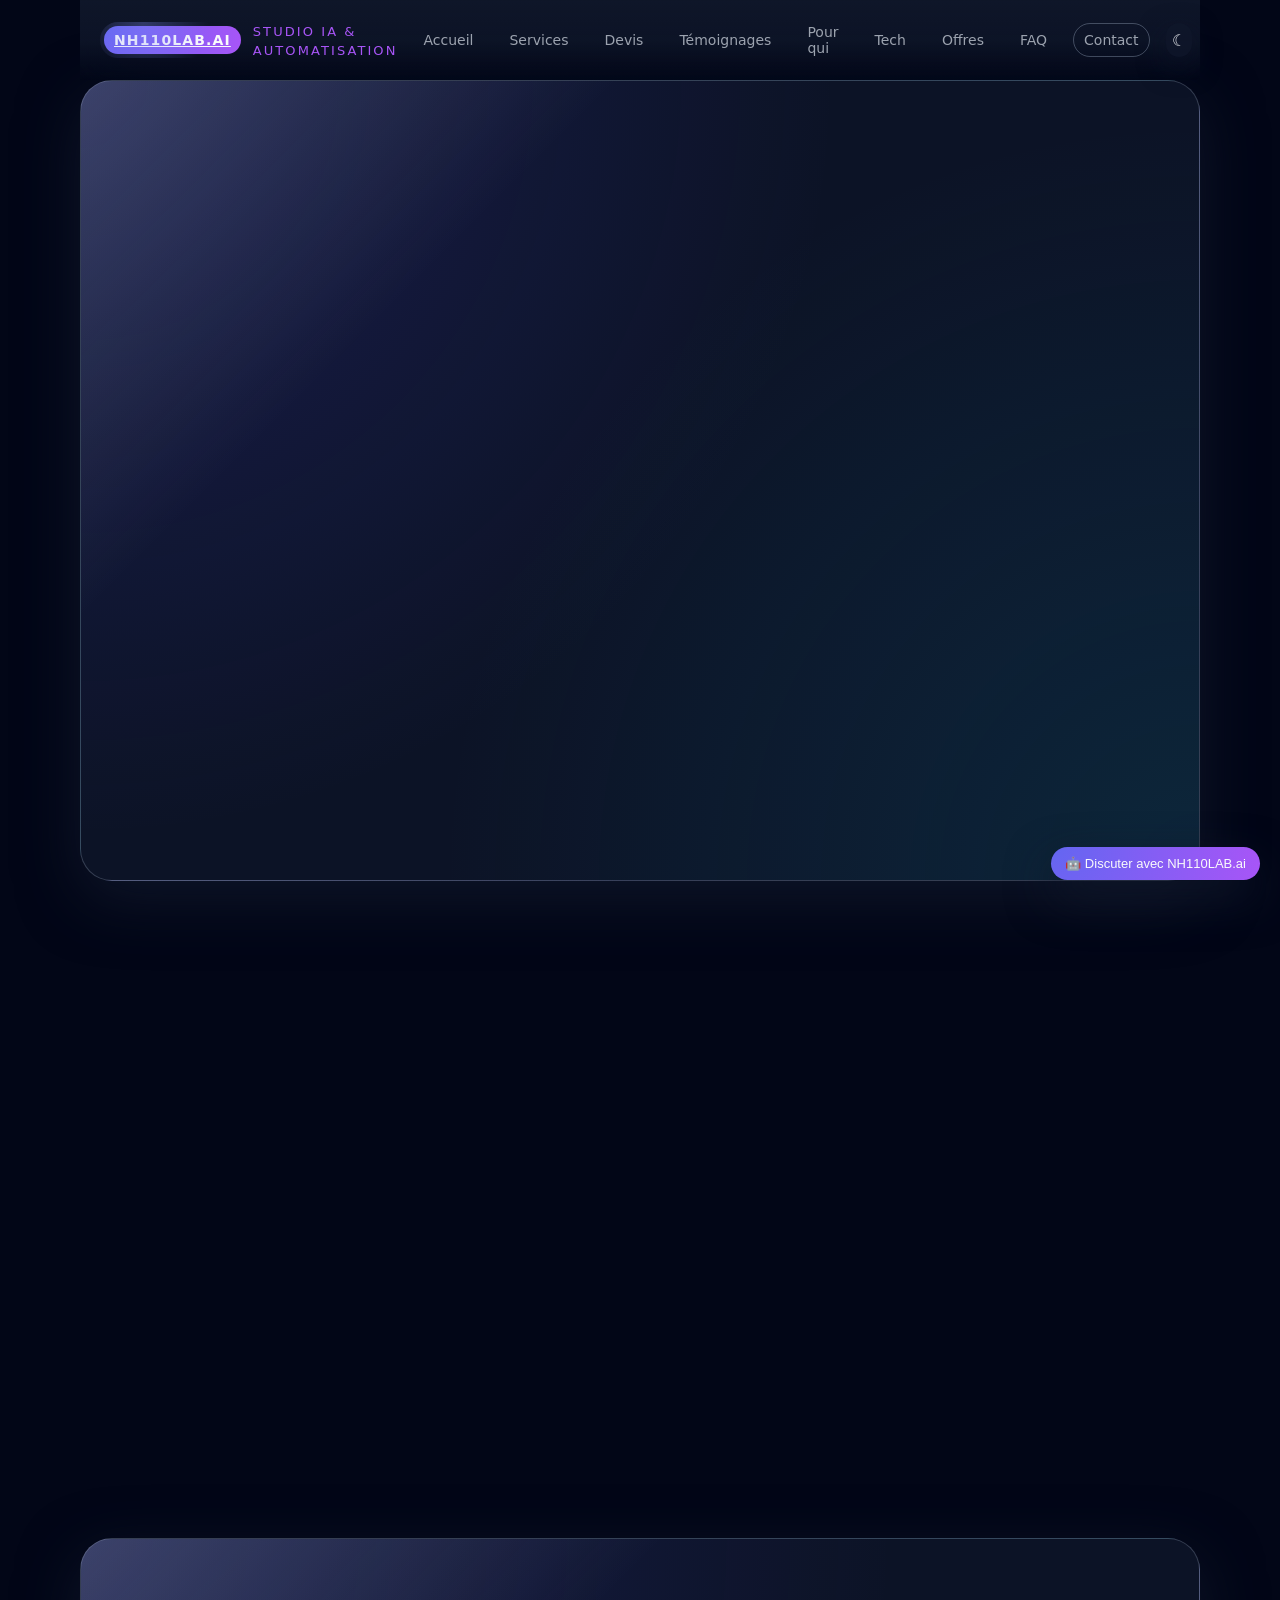
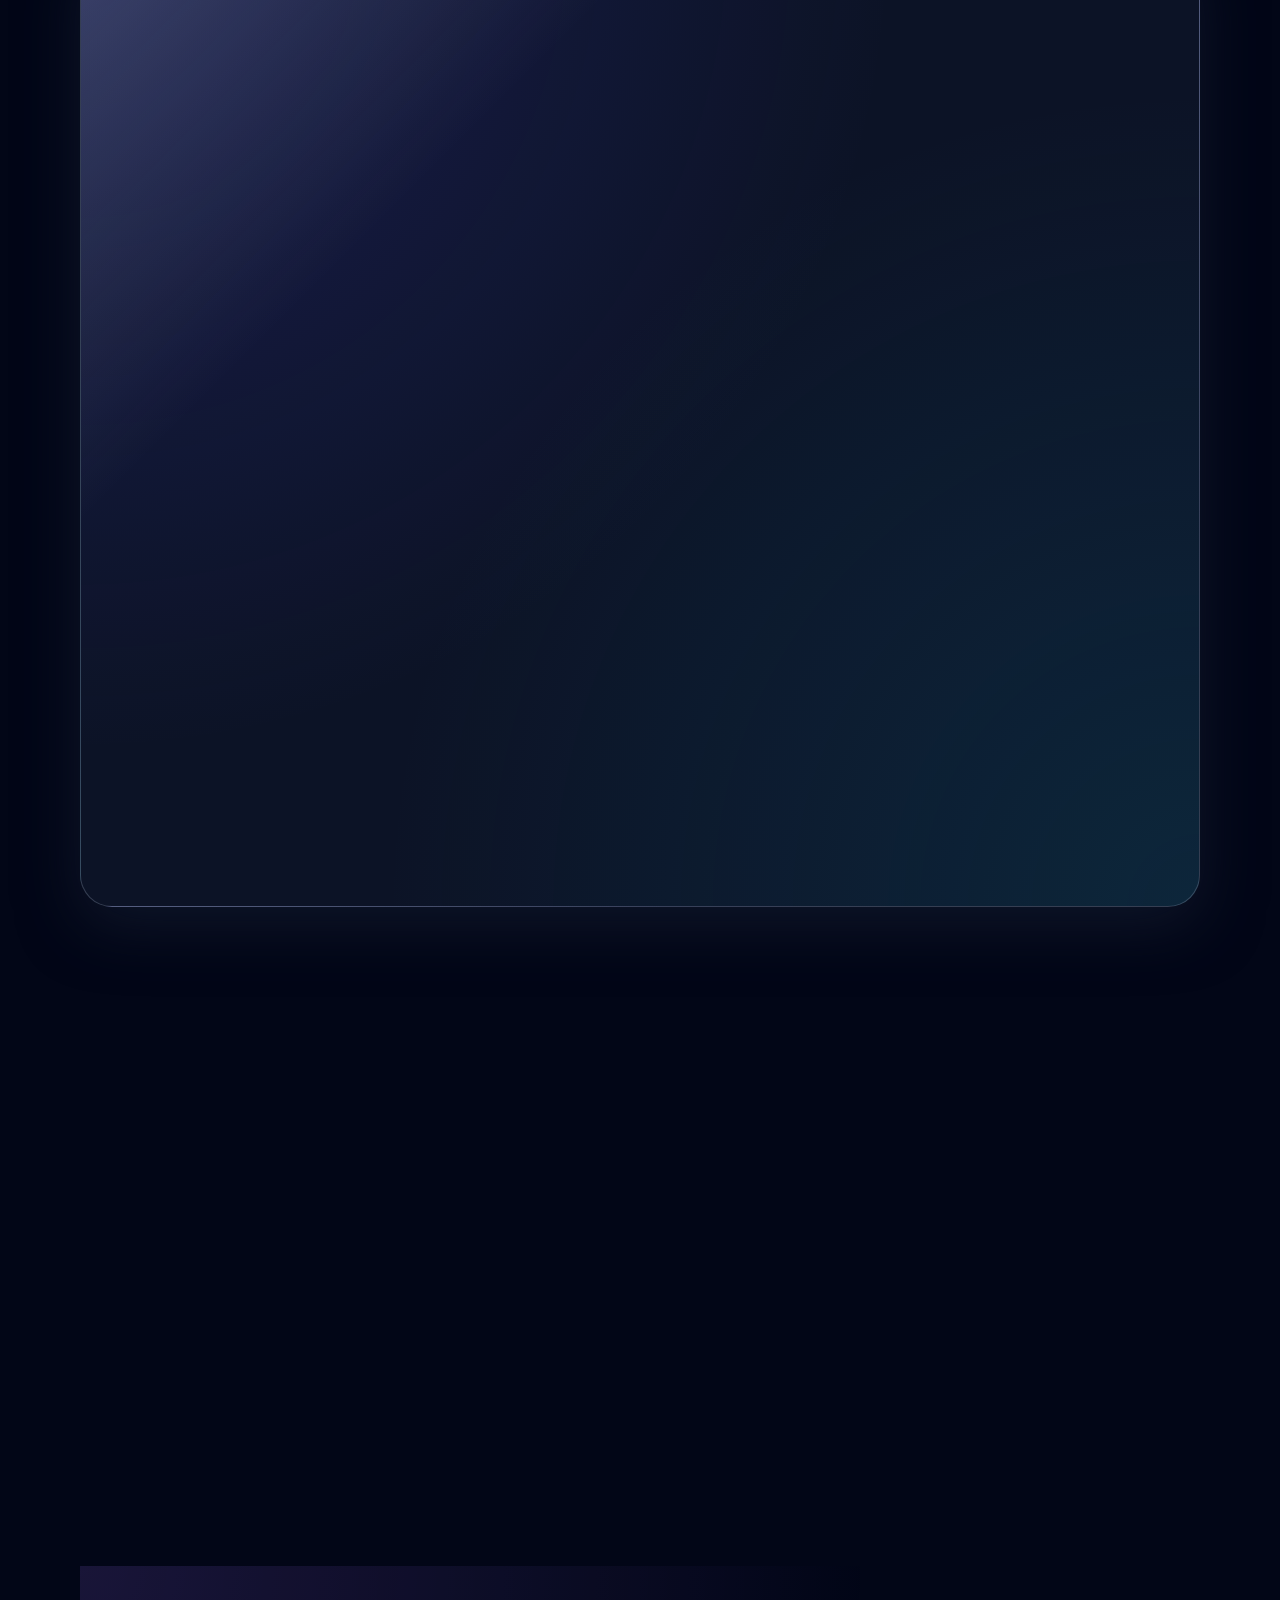
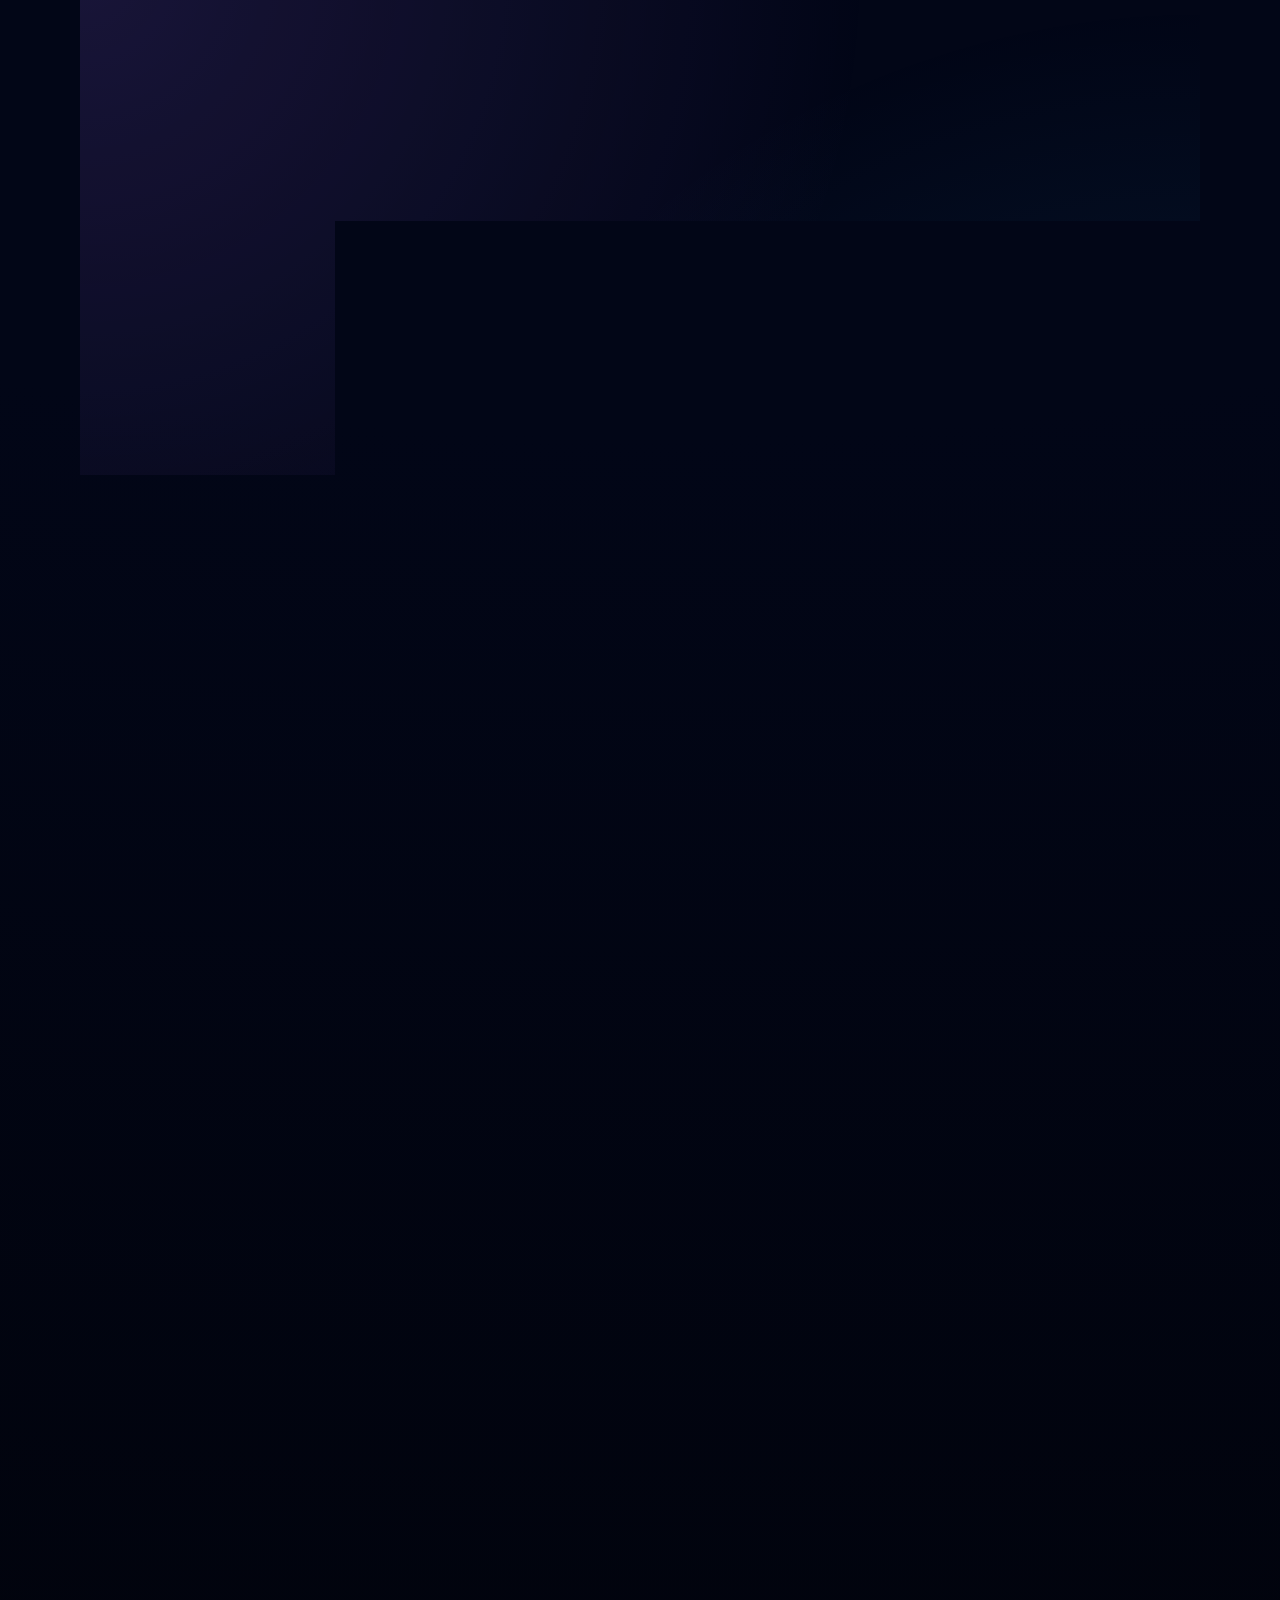
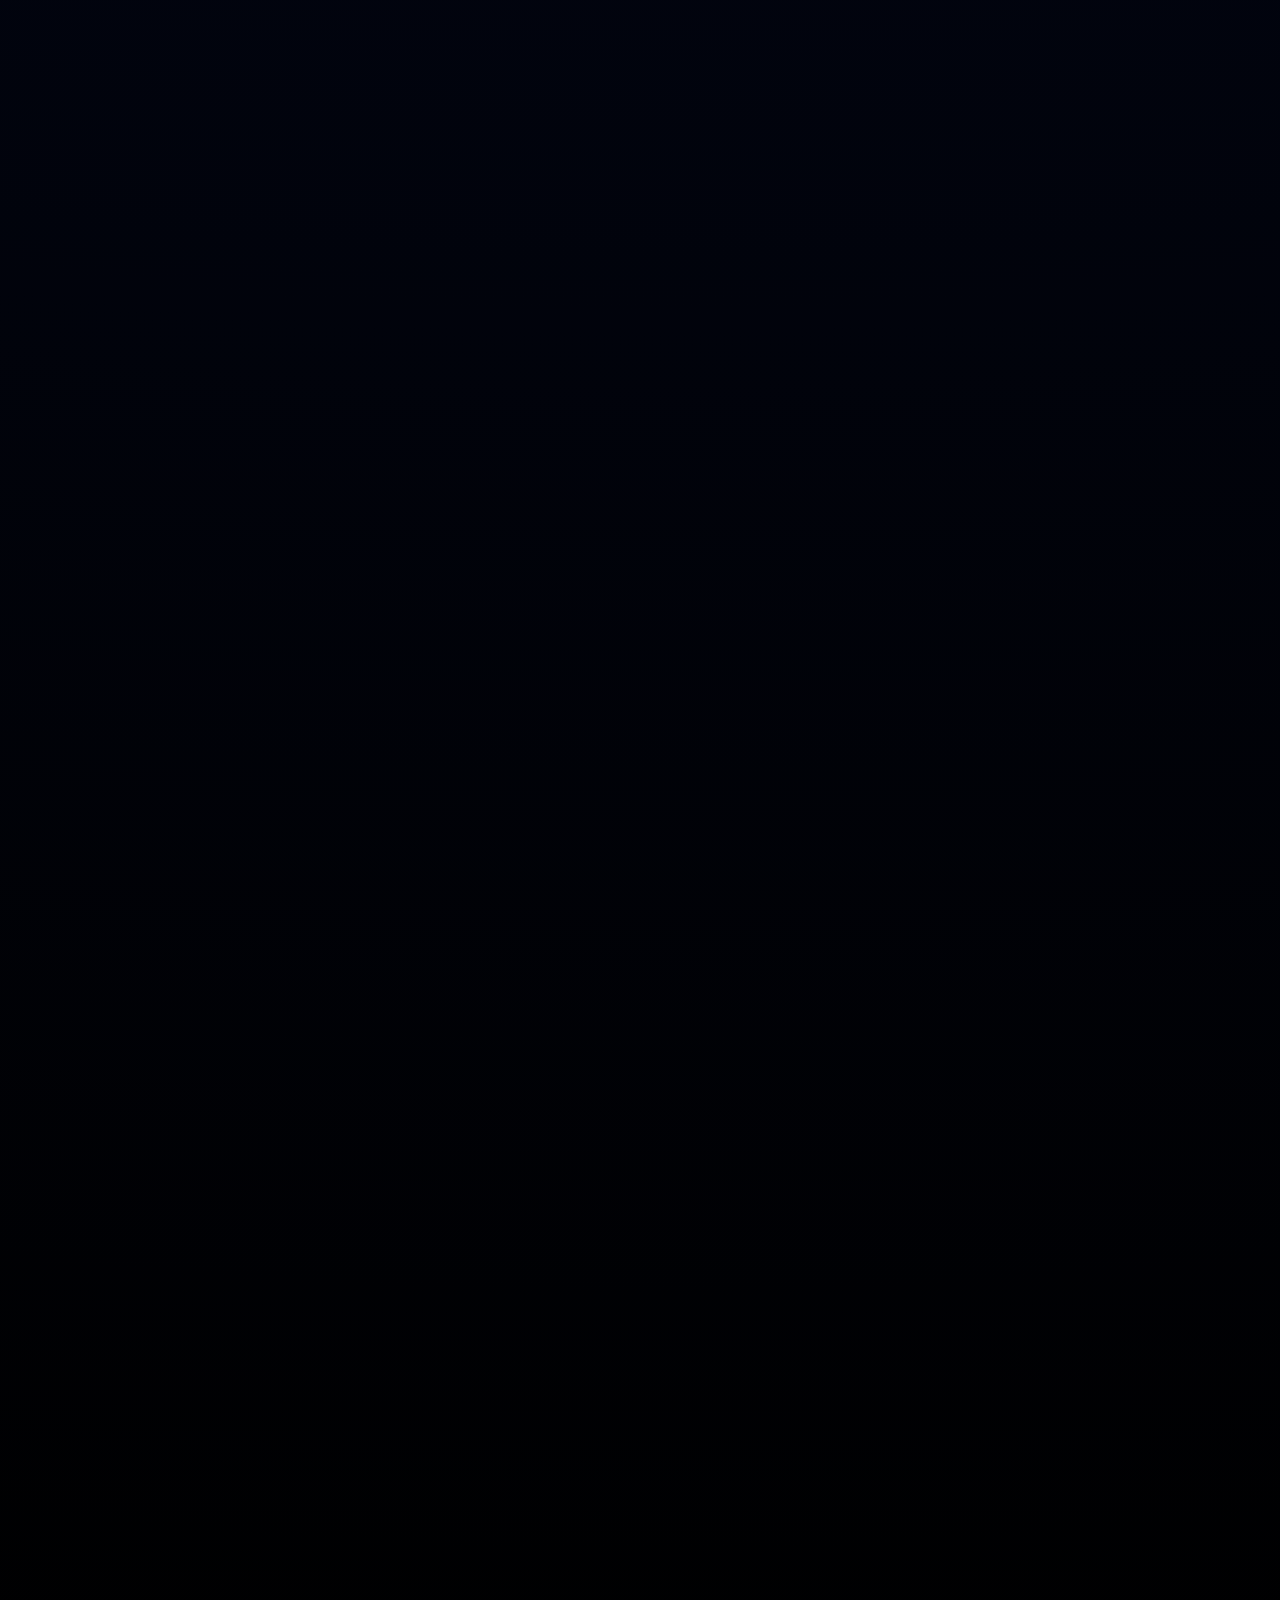
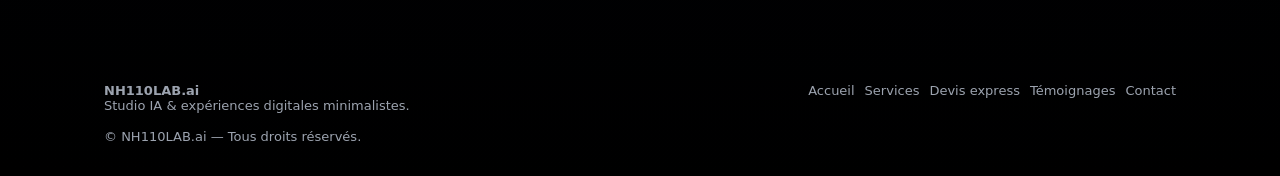
==== commit 2cb9e749: "Update index.html" ====
--- a/index.html
+++ b/index.html
@@ -3,11 +3,12 @@
 <head>
   <meta charset="UTF-8" />
   <meta name="viewport" content="width=device-width, initial-scale=1" />
-  <title>NH110LAB.ai — Studio IA & Expériences Digitales</title>
+  <title>NH110LAB.ai — Studio IA &amp; Expériences Digitales</title>
+  <meta name="description" content="NH110LAB.ai : studio IA & automatisation. Sites haut de gamme, agents IA, workflows automatisés pour créateurs, marques digitales et petites structures." />
   <link rel="stylesheet" href="style.css" />
 </head>
 <body>
-  <!-- Arrière-plan animé -->
+  <!-- ARRIÈRE-PLAN ANIMÉ -->
   <canvas id="particles" class="bg-canvas"></canvas>
   <canvas id="orb" class="bg-canvas"></canvas>
   <canvas id="halo" class="bg-canvas"></canvas>
@@ -15,11 +16,11 @@
   <!-- HEADER -->
   <header class="header">
     <div class="header-left">
-      <div class="logo" data-parallax="0.4">
+      <a href="#hero" class="logo" data-parallax="0.4">
         NH110LAB.ai
-      </div>
+      </a>
       <div class="hero-mini">
-        <span class="eyebrow">Studio IA & Automatisation</span>
+        <span class="eyebrow">Studio IA &amp; Automatisation</span>
       </div>
     </div>
 
@@ -28,17 +29,18 @@
       <a class="nav-link" href="#services">Services</a>
       <a class="nav-link" href="#devis">Devis</a>
       <a class="nav-link" href="#temoignages">Témoignages</a>
+      <a class="nav-link" href="#digital-creators">Pour qui</a>
       <a class="nav-link" href="#tech">Tech</a>
       <a class="nav-link" href="#pricing">Offres</a>
       <a class="nav-link" href="#faq">FAQ</a>
       <a class="nav-link nav-link-cta" href="#contact">Contact</a>
     </nav>
 
-    <button class="theme-toggle" type="button">
-      <span class="theme-toggle-icon">☾</span>
+    <button class="theme-toggle" type="button" aria-label="Basculer le thème">
+      <span class="theme-toggle-icon" data-theme-icon>☾</span>
     </button>
 
-    <button class="nav-toggle" type="button" aria-label="Menu">
+    <button class="nav-toggle" type="button" aria-label="Ouvrir le menu">
       <span></span><span></span><span></span>
     </button>
   </header>
@@ -49,12 +51,14 @@
       <div class="hero-text premium-reveal">
         <p class="eyebrow">NH110LAB.ai</p>
         <h1>
-          Des expériences digitales <span class="underline">ultra-premium</span><br />
+          Des expériences digitales
+          <span class="underline">ultra-premium</span><br />
           propulsées par l’IA.
         </h1>
         <p class="hero-subtitle">
-          Studio hybride entre design de luxe et ingénierie IA.  
-          Sites, agents intelligents, automatisations — pensés pour la performance et la simplicité d’usage.
+          Studio hybride entre design de luxe et ingénierie IA.<br />
+          Nous construisons des systèmes concrets : sites, agents intelligents, automatisations.
+          Moins de frictions, plus de temps là où vous créez de la valeur.
         </p>
 
         <div class="hero-actions">
@@ -62,33 +66,54 @@
             Obtenir un devis express
           </a>
           <a href="#temoignages" class="btn btn-ghost">
-            Voir les résultats clients
+            Voir les cas clients
           </a>
         </div>
 
         <div class="hero-highlights">
           <span class="pill">⚡ Prototypes en quelques jours</span>
-          <span class="pill">🤖 Agents IA personnalisés</span>
-          <span class="pill">🎯 Stratégie & exécution end-to-end</span>
+          <span class="pill">🤖 Agents IA sur-mesure</span>
+          <span class="pill">🎯 Accompagnement de A à Z</span>
+        </div>
+
+        <div class="hero-stats">
+          <div class="stat">
+            <p class="stat-number" data-count="60">0</p>
+            <p class="stat-label">tâches / mois automatisées en moyenne</p>
+          </div>
+          <div class="stat">
+            <p class="stat-number" data-count="3">0</p>
+            <p class="stat-label">semaines pour un pilote utilisable</p>
+          </div>
+          <div class="stat">
+            <p class="stat-number" data-count="2">0</p>
+            <p class="stat-label">canaux centralisés (en moyenne) par projet</p>
+          </div>
+        </div>
+
+        <div class="scroll-hint">
+          <span>Faire défiler</span>
+          <span class="scroll-line"></span>
         </div>
       </div>
 
       <aside class="hero-aside premium-reveal">
         <article class="metric-card">
           <p class="metric-label">Focus</p>
-          <p class="metric-value">Automatisation & Agents IA</p>
+          <p class="metric-value">Automatisation &amp; Agents IA</p>
           <p class="metric-footnote">
-            Réduction de tâches répétitives, amélioration des flux, vision long terme.
+            Nous commençons toujours par votre réalité : outils existants, contraintes, temps disponible.
+            Pas de “gros projet” abstrait, seulement des briques utiles.
           </p>
         </article>
 
         <article class="timeline-card">
           <p class="metric-label">Process</p>
-          <p class="metric-footnote">
-            1. Audit rapide de votre besoin<br />
-            2. Prototype IA ou interface web<br />
-            3. Intégration dans vos outils existants
-          </p>
+          <ol class="timeline-list">
+            <li><strong>Diagnostic express</strong> · 30 min pour comprendre votre flux actuel.</li>
+            <li><strong>Prototype</strong> · agent ou interface front livré très vite pour tester.</li>
+            <li><strong>Intégration</strong> · connexion à vos outils, mise en production, ajustements.</li>
+          </ol>
         </article>
       </aside>
     </section>
@@ -98,48 +123,57 @@
       <div class="section-header premium-reveal">
         <h2>Ce que NH110LAB.ai construit pour vous</h2>
         <p>
-          Des briques IA concrètes, adaptées à vos opérations, pas des promesses vagues.  
-          Chaque service est pensé pour simplifier votre quotidien et dégager du temps.
+          Des briques IA concrètes, adaptées à vos opérations, pas des promesses vagues.
+          Chaque service est pensé pour simplifier votre quotidien et réduire la charge mentale.
         </p>
       </div>
 
       <div class="grid-3">
         <article class="card premium-reveal">
           <h3>Agents IA pour votre business</h3>
-          <p>Agents opérationnels pour la prospection, le support, la génération de contenu ou le suivi client.</p>
+          <p>
+            Assistants opérationnels qui travaillent avec vos règles, votre ton et vos outils :
+            support, qualification de leads, suivi clients, génération de contenu.
+          </p>
           <ul class="card-list">
-            <li>Connexion e-mail, CRM, WhatsApp, etc.</li>
-            <li>Scripts adaptés à votre ton de marque</li>
-            <li>Monitoring et amélioration continue</li>
+            <li>Connexion e-mail, CRM, WhatsApp, Slack…</li>
+            <li>Scripts et scénarios alignés à votre voix de marque</li>
+            <li>Tableau de bord simple pour piloter l’agent</li>
           </ul>
           <p class="card-footnote">
-            Idéal pour les indépendants, petites structures et projets en phase test.
+            Idéal pour les indépendants, studios et petites structures qui veulent s’alléger sans embaucher.
           </p>
         </article>
 
         <article class="card premium-reveal">
-          <h3>Sites & Interfaces “Luxe Minimaliste”</h3>
-          <p>Pages ultra propres inspirées du luxe et de la tech haut de gamme.</p>
+          <h3>Sites &amp; Interfaces “luxe minimaliste”</h3>
+          <p>
+            Pages ultra propres inspirées du luxe, de la mode et de la tech haut de gamme.
+            Votre image reste claire même avec peu de contenu.
+          </p>
           <ul class="card-list">
-            <li>Pages d’accueil ultra soignées</li>
-            <li>Animations fluides, sans chichi</li>
-            <li>Adapté mobile, tablette, desktop</li>
+            <li>Landing pages orientées conversion</li>
+            <li>Animations fluides, micro-interactions discrètes</li>
+            <li>Responsive par défaut, performance soignée</li>
           </ul>
           <p class="card-footnote">
-            Parfait pour poser une identité forte, même avec peu de contenu au départ.
+            Parfait pour poser une identité forte, lancer une offre ou redonner cohérence à un site existant.
           </p>
         </article>
 
         <article class="card premium-reveal">
-          <h3>Automatisations & Connecteurs</h3>
-          <p>N8N, API, intégrations : on relie vos outils pour supprimer le travail inutile.</p>
+          <h3>Automatisations &amp; Connecteurs</h3>
+          <p>
+            N8N, API, webhooks : vos applications commencent enfin à travailler ensemble.
+            Moins de copier-coller, moins d’onglets, plus de calme.
+          </p>
           <ul class="card-list">
-            <li>Synchronisation entre apps</li>
-            <li>Scénarios récurrents automatisés</li>
-            <li>Alertes intelligentes uniquement quand c’est utile</li>
+            <li>Synchronisation entre vos outils (CRM, Notion, Drive…)</li>
+            <li>Workflows récurrents automatisés</li>
+            <li>Alertes intelligentes seulement quand c’est utile</li>
           </ul>
           <p class="card-footnote">
-            Objectif : moins de clics, plus de temps là où vous avez de la valeur.
+            Objectif : réduire les clics, clarifier la journée et sécuriser vos données.
           </p>
         </article>
       </div>
@@ -148,10 +182,11 @@
     <!-- DEVIS EXPRESS -->
     <section id="devis" class="section section-alt">
       <div class="section-header premium-reveal">
-        <h2>Devis express & simulation en temps réel</h2>
+        <h2>Devis express &amp; simulation en temps réel</h2>
         <p>
-          Répondez à quelques questions et obtenez une estimation instantanée  
-          du budget et de la complexité de votre projet.
+          Répondez à quelques questions et obtenez une estimation instantanée
+          de l’enveloppe budgétaire et du niveau de complexité.
+          Ensuite, on affine ensemble en direct.
         </p>
       </div>
 
@@ -160,7 +195,7 @@
         <form id="quote-form" class="quote-form premium-reveal">
           <div class="field-group">
             <label for="quote-type">Type de projet</label>
-            <select id="quote-type">
+            <select id="quote-type" name="type">
               <option value="site">Site / Landing page</option>
               <option value="agent">Agent IA / Automatisation</option>
               <option value="mix">Mix Site + IA</option>
@@ -168,8 +203,27 @@
           </div>
 
           <div class="field-group">
+            <label for="quote-sector">Contexte / secteur</label>
+            <select id="quote-sector" name="sector">
+              <option value="creator">Créateur / Influenceur / UGC</option>
+              <option value="service">Prestation de service / Freelance</option>
+              <option value="ecom">E-commerce / Boutique en ligne</option>
+              <option value="resto">Restauration / Lieu physique</option>
+              <option value="other">Autre / hybride</option>
+            </select>
+          </div>
+
+          <div class="field-group">
             <label for="quote-budget">Budget cible (approx.)</label>
-            <input type="range" id="quote-budget" min="500" max="6000" step="250" value="1500" />
+            <input
+              type="range"
+              id="quote-budget"
+              name="budget"
+              min="600"
+              max="8000"
+              step="200"
+              value="1500"
+            />
             <div class="quote-budget-display">
               ~ <span id="quote-budget-value">1 500</span> € HT
             </div>
@@ -195,9 +249,19 @@
 
           <div class="field-group">
             <label>
-              <input type="checkbox" id="quote-ai" checked />
+              <input type="checkbox" id="quote-ai" name="includeAi" checked />
               Je veux intégrer au moins un agent IA ou une automatisation
             </label>
+          </div>
+
+          <div class="field-group">
+            <label for="quote-notes">Quelques mots sur votre situation actuelle</label>
+            <textarea
+              id="quote-notes"
+              name="notes"
+              rows="3"
+              placeholder="Ex : beaucoup de DM, je perds du temps dans les mails, je n’ai pas encore de site clair…"
+            ></textarea>
           </div>
 
           <button type="submit" class="btn btn-primary btn-full">
@@ -205,24 +269,31 @@
           </button>
 
           <p class="form-note">
-            Pas un devis contractuel, mais un ordre d’idée réaliste pour voir si on s’aligne.
+            Ce n’est pas un devis contractuel, mais un ordre d’idée réaliste pour voir si on s’aligne.
           </p>
         </form>
 
         <!-- RÉSULTAT -->
         <aside class="quote-summary premium-reveal">
           <p class="quote-tagline" id="quote-tagline">
-            Dites-en plus à l’IA, elle prépare le terrain. Ensuite, on échange en direct.
+            Dites-en un peu plus à l’IA et au formulaire, ils cadrent la zone de jeu.
+            Ensuite, on ajuste en direct.
           </p>
           <div class="quote-result-card">
             <p class="metric-label">Estimation indicative</p>
             <p class="quote-result" id="quote-result">
-              Projet “site vitrine” + 1 agent IA léger ·  
-              enveloppe autour de <strong>1 500–2 000 € HT</strong> ·  
+              Projet “site vitrine” + 1 agent IA léger ·
+              enveloppe autour de <strong>1 500–2 000 € HT</strong> ·
               mise en ligne en <strong>2 à 3 semaines</strong>.
             </p>
+            <ul class="quote-bullets" id="quote-bullets">
+              <li>1 page forte + 1 espace d’automatisation concret</li>
+              <li>Intégration à vos outils existants lorsque c’est pertinent</li>
+              <li>Mini tutoriel vidéo + documentation simple</li>
+            </ul>
             <p class="quote-ideal" id="quote-ideal">
-              Le détail précis est affiné après un rapide échange (15–20 min) par visio ou messages.
+              Le détail précis est affiné après un rapide échange (15–20 min)
+              par visio ou messages asynchrones.
             </p>
           </div>
           <div class="quote-badge" id="quote-badge">
@@ -240,8 +311,8 @@
       <div class="section-header premium-reveal">
         <h2>Ils avaient besoin de clarté. Ils ont obtenu un système.</h2>
         <p>
-          Quelques exemples de transformations concrètes : moins de surcharge mentale,  
-          plus de structure, plus de temps disponible.
+          Quelques exemples de transformations concrètes : moins de surcharge mentale,
+          plus de structure, plus de temps disponible pour le cœur de leur activité.
         </p>
       </div>
 
@@ -255,7 +326,7 @@
             </p>
           </div>
           <div class="testimonials-meta-badge">
-            ⚙️ Agents & automatisations en production
+            ⚙️ Agents &amp; automatisations en production
           </div>
         </header>
 
@@ -293,13 +364,17 @@
             role="tabpanel"
           >
             <p class="testimonial-quote">
-              « Avant, je passais mon temps à répondre aux mêmes demandes.
-              Maintenant, un agent IA filtre, classe, et prépare les réponses.
-              Je ne m’occupe que des cas vraiment importants. »
+              « Avant, je passais mes matinées à répondre aux mêmes demandes.
+              Maintenant, un agent IA filtre, classe et prépare les réponses.
+              Je ne garde que les échanges qui demandent vraiment mon cerveau. »
             </p>
             <p class="testimonial-meta">
               — Consultant solo · Agent IA + automatisations N8N
             </p>
+            <ul class="testimonial-metrics">
+              <li>−40&nbsp;% de temps passé dans la boîte mail</li>
+              <li>+2 demi-journées créatives récupérées par semaine</li>
+            </ul>
           </article>
 
           <article
@@ -309,13 +384,17 @@
             aria-hidden="true"
           >
             <p class="testimonial-quote">
-              « Les commandes, les questions, les réservations étaient partout.
-              On a centralisé via un agent IA connecté à nos canaux.
-              Résultat : moins de stress et une meilleure expérience client. »
+              « Les réservations, questions, commandes à emporter arrivaient partout.
+              On a tout centralisé via un agent IA connecté à nos canaux.
+              Résultat : moins de stress en service, meilleure expérience pour les clients. »
             </p>
             <p class="testimonial-meta">
               — Responsable de restaurant · Agent WhatsApp + back-office léger
             </p>
+            <ul class="testimonial-metrics">
+              <li>Temps de réponse moyen divisé par 3</li>
+              <li>Moins de réservations perdues “entre deux messages”</li>
+            </ul>
           </article>
 
           <article
@@ -326,12 +405,88 @@
           >
             <p class="testimonial-quote">
               « L’IA s’occupe de la FAQ, des retours simples et des mails courants.
-              Je peux enfin me concentrer sur le produit et les campagnes. »
+              Je peux enfin me concentrer sur le produit, les campagnes et la communauté. »
             </p>
             <p class="testimonial-meta">
               — Boutique en ligne · Automatisation support + scénarios e-mail
             </p>
+            <ul class="testimonial-metrics">
+              <li>Support niveau 1 pris en charge à 80&nbsp;%</li>
+              <li>Ouvertures e-mail en hausse grâce aux scénarios personnalisés</li>
+            </ul>
           </article>
+        </div>
+      </div>
+    </section>
+
+    <!-- POUR QUI / DIGITAL CREATORS -->
+    <section id="digital-creators" class="section">
+      <div class="container digital-creators-wrapper">
+        <div class="digital-creators-header premium-reveal">
+          <p class="eyebrow">Pour qui</p>
+          <h2>Créateurs, marques digitales &amp; petits e-commerçants</h2>
+          <p class="subtitle">
+            Écosystèmes IA sur-mesure pour celles et ceux qui vivent déjà en ligne :
+            influenceurs, créateurs UGC, freelances, micro-boutiques.
+            Niveau “luxe”, sans complexité technique.
+          </p>
+        </div>
+
+        <div class="digital-grid">
+          <article class="digital-card premium-reveal">
+            <h3>Influenceurs &amp; Créateurs</h3>
+            <p>
+              Agents IA qui absorbent le bruit : DM répétitifs, demandes de collab’, tri des opportunités.
+              Vous gardez l’image, l’intention, la décision finale.
+            </p>
+            <ul>
+              <li>Tri &amp; pré-réponse aux DM et e-mails</li>
+              <li>Préparation des réponses aux marques + contrats</li>
+              <li>Idées de contenus &amp; scripts courts</li>
+              <li>Automatisation factures &amp; relances simples</li>
+            </ul>
+            <span class="tag">Focus : temps &amp; image</span>
+          </article>
+
+          <article class="digital-card premium-reveal">
+            <h3>Petits e-commerçants</h3>
+            <p>
+              Un back-office invisible qui gère le support simple, les suivis de commandes
+              et les scénarios e-mails. Vous retrouvez de l’énergie pour le produit.
+            </p>
+            <ul>
+              <li>Support client IA &amp; suivi colis</li>
+              <li>FAQ et retours simples automatisés</li>
+              <li>Descriptions produits optimisées par IA</li>
+              <li>Scénarios e-mail (panier abandonné, post-achat…)</li>
+            </ul>
+            <span class="tag">Focus : conversion &amp; sérénité</span>
+          </article>
+
+          <article class="digital-card premium-reveal">
+            <h3>Freelances du digital</h3>
+            <p>
+              Un système discret qui organise vos leads, vos rendez-vous et vos
+              tâches répétitives, sans casser votre façon de travailler.
+            </p>
+            <ul>
+              <li>Prospection &amp; tri des leads entrants</li>
+              <li>Organisation e-mail &amp; rendez-vous</li>
+              <li>Suivi des projets &amp; relances clients</li>
+              <li>Vue claire sur la charge &amp; les priorités</li>
+            </ul>
+            <span class="tag">Focus : structure &amp; clarté</span>
+          </article>
+        </div>
+
+        <div class="digital-cta premium-reveal">
+          <p>
+            Vous vivez déjà dans le digital.<br />
+            NH110LAB.ai s’occupe de l’infrastructure IA, vous gardez la scène.
+          </p>
+          <a href="#contact" class="cta-button">
+            Créer mon système IA
+          </a>
         </div>
       </div>
     </section>
@@ -342,38 +497,38 @@
         <h2>Stack technique moderne, sans sur-complexité</h2>
         <p>
           L’objectif n’est pas de tout réinventer, mais d’utiliser les bons outils au bon endroit :
-          IA, automatisation, intégration et un front clair.
+          intelligence artificielle, automatisation, intégration, et un front clair.
         </p>
       </div>
 
       <div class="tech-grid">
         <article class="card premium-reveal">
-          <h3>IA & LLM</h3>
-          <p>Modèles modernes & API pour construire des agents utiles et fiables.</p>
+          <h3>IA &amp; LLM</h3>
+          <p>Modèles modernes &amp; API pour construire des agents utiles et fiables.</p>
           <ul class="bullet-grid">
-            <li>OpenAI, outils conversationnels</li>
+            <li>OpenAI &amp; outils conversationnels</li>
             <li>Routage intelligent des demandes</li>
-            <li>Contexte métier sur mesure</li>
+            <li>Contexte métier sur mesure &amp; sécurisé</li>
           </ul>
         </article>
 
         <article class="card premium-reveal">
           <h3>Automatisation</h3>
-          <p>N8N, webhooks, intégrations : vos apps commencent à travailler ensemble.</p>
+          <p>N8N, webhooks, intégrations : vos apps commencent à se parler.</p>
           <ul class="bullet-grid">
             <li>Flux automatisés e-mail / CRM</li>
-            <li>Connexion à vos bases de données</li>
+            <li>Connexion à vos bases de données &amp; feuilles de calcul</li>
             <li>Notifications pertinentes uniquement</li>
           </ul>
         </article>
 
         <article class="card premium-reveal">
-          <h3>Front & UX</h3>
+          <h3>Front &amp; UX</h3>
           <p>Interfaces minimalistes inspirées des codes du luxe et de la tech.</p>
           <ul class="bullet-grid">
             <li>Animations douces, focus sur le contenu</li>
             <li>Responsive par défaut</li>
-            <li>Performance au centre</li>
+            <li>Performance &amp; accessibilité au centre</li>
           </ul>
         </article>
       </div>
@@ -403,7 +558,7 @@
           role="tab"
           aria-selected="false"
         >
-          Run & amélioration
+          Run &amp; amélioration
         </button>
       </div>
 
@@ -418,8 +573,12 @@
             Pour tester une idée, un agent, un flux ou une landing sans refaire tout votre système.
           </p>
           <ul class="pricing-features">
-            <li>Pack <strong>Essentiel</strong> · 900–1 500 € HT — 1 périmètre simple (site ou agent).</li>
-            <li>Pack <strong>Étendu</strong> · 1 500–2 500 € HT — mix site + agent ou flux plus complexe.</li>
+            <li>
+              Pack <strong>Essentiel</strong> · 900–1 500 € HT — 1 périmètre simple (site ou agent).
+            </li>
+            <li>
+              Pack <strong>Étendu</strong> · 1 500–2 500 € HT — mix site + agent ou flux plus complexe.
+            </li>
             <li>Prototype utilisable en production, documentation rapide.</li>
             <li>Mini support après livraison (ajustements légers).</li>
           </ul>
@@ -431,107 +590,28 @@
         <!-- RUN -->
         <article class="pricing-card pricing-run hidden premium-reveal">
           <header class="pricing-card-header">
-            <h3>Run & amélioration — Mensuel</h3>
+            <h3>Run &amp; amélioration — Mensuel</h3>
             <p class="pricing-price">À partir de 600 € HT / mois</p>
           </header>
           <p class="pricing-caption">
             Quand le pilote fonctionne et que vous voulez un système vivant, entretenu et optimisé.
           </p>
           <ul class="pricing-features">
-            <li>Pack <strong>Light</strong> · 600–900 € HT / mois — suivi d’un périmètre unique.</li>
-            <li>Pack <strong>Studio</strong> · 900–1 500 € HT / mois — plusieurs agents / flux + front.</li>
+            <li>
+              Pack <strong>Light</strong> · 600–900 € HT / mois — suivi d’un périmètre unique.
+            </li>
+            <li>
+              Pack <strong>Studio</strong> · 900–1 500 € HT / mois — plusieurs agents / flux + front.
+            </li>
             <li>Mises à jour régulières (prompts, scénarios, UX).</li>
-            <li>Revue périodique des usages & recommandations.</li>
+            <li>Revue périodique des usages &amp; recommandations.</li>
           </ul>
           <p class="pricing-ideal">
-            Idéal si vous voulez un système stable, sans devoir gérer la partie technique au quotidien.
+            Idéal si vous voulez un système stable sans vous occuper du technique au quotidien.
           </p>
         </article>
       </div>
     </section>
-<section id="digital-creators" class="section">
-  <div class="container digital-creators-wrapper">
-    <div class="digital-creators-header">
-      <p class="eyebrow">Pour qui</p>
-      <h2>Créateurs, marques digitales &amp; petits e-commerçants</h2>
-      <p class="subtitle">
-        Écosystèmes IA sur-mesure pour celles et ceux qui vivent déjà en ligne :
-        influenceurs, UGC, freelances, micro-boutiques. Un niveau “luxe”,
-        sans complexité technique.
-      </p>
-    </div>
-
-    <div class="digital-grid">
-      <article class="digital-card">
-        <h3>Influenceurs &amp; Créateurs</h3>
-        <p>
-          Agents IA qui prennent en charge le bruit : DM répétitifs, demandes
-          de collab’, briefs et premiers échanges. Vous gardez uniquement les
-          décisions importantes.
-        </p>
-        <ul>
-          <li>Tri &amp; pré-réponse aux DM et e-mails</li>
-          <li>Préparation des réponses aux marques</li>
-          <li>Idées de contenus &amp; scripts courts</li>
-          <li>Automatisation factures &amp; relances</li>
-        </ul>
-        <span class="tag">Focus : temps &amp; image</span>
-      </article>
-
-      <article class="digital-card">
-        <h3>Petits e-commerçants</h3>
-        <p>
-          Un back-office invisible qui gère le support simple, les suivis
-          de commandes et les scénarios e-mails. Votre énergie revient sur le
-          produit et les ventes.
-        </p>
-        <ul>
-          <li>Support client IA &amp; suivi colis</li>
-          <li>FAQ &amp; retours simples automatisés</li>
-          <li>Descriptions produits optimisées</li>
-          <li>Scénarios e-mail (panier abandonné…)</li>
-        </ul>
-        <span class="tag">Focus : conversion &amp; sérénité</span>
-      </article>
-
-      <article class="digital-card">
-        <h3>Freelances du digital</h3>
-        <p>
-          Un système discret qui organise vos leads, vos rendez-vous et vos
-          tâches répétitives, sans transformer votre manière de travailler.
-        </p>
-        <ul>
-          <li>Prospection &amp; tri des leads</li>
-          <li>Organisation e-mail &amp; rendez-vous</li>
-          <li>Suivi des projets &amp; relances</li>
-          <li>Vue claire sur la charge &amp; les priorités</li>
-        </ul>
-        <span class="tag">Focus : structure &amp; clarté</span>
-      </article>
-    </div>
-
-    <div class="digital-cta">
-      <p>
-        Vous vivez déjà dans le digital.<br />
-        NH110LAB.ai s’occupe de l’infrastructure IA, vous gardez la scène.
-      </p>
-      <a href="#contact" class="cta-button">
-        Créer mon système IA
-      </a>
-    </div>
-  </div>
-</section>
-<select id="project-type">
-  <option value="site">Site / Landing page</option>
-  <option value="agent">Agent IA / Automatisation</option>
-  <option value="mix" selected>Mix Site + IA</option>
-
-  <!-- 🤖 NOUVEAUX TYPES PREMIUM -->
-  <option value="creator">Influenceur / Créateur</option>
-  <option value="ecom">E-commerce / Micro-boutique</option>
-  <option value="personalbrand">Marque personnelle</option>
-  <option value="digitalfreelance">Freelance digital / Coach</option>
-</select>
 
     <!-- FAQ -->
     <section id="faq" class="section">
@@ -550,8 +630,9 @@
           </button>
           <div class="faq-answer">
             <p>
-              Non. Votre job est de connaître votre activité. Le nôtre est de traduire 
-              vos besoins en système IA + automatisation qui fait sens.
+              Non. Votre métier, c’est de connaître votre activité.
+              Le nôtre, c’est de traduire vos besoins en système IA + automatisation compréhensible
+              et maintenable. On vulgarise, on cadre, on ne vous noie pas dans le jargon.
             </p>
           </div>
         </div>
@@ -563,8 +644,8 @@
           </button>
           <div class="faq-answer">
             <p>
-              Sur un périmètre raisonnable, un premier prototype peut sortir en quelques jours  
-              à deux semaines, selon votre réactivité pour les retours.
+              Sur un périmètre raisonnable, un premier prototype peut sortir entre quelques jours
+              et deux semaines, selon votre réactivité pour les retours et la complexité de vos outils.
             </p>
           </div>
         </div>
@@ -576,8 +657,23 @@
           </button>
           <div class="faq-answer">
             <p>
-              Oui. Un pilote est justement là pour tester une idée sur un périmètre limité,  
-              sans tout bouleverser d’un coup.
+              Oui. C’est même recommandé. Un pilote concentre l’effort sur une zone très
+              précise (un canal, un processus, une page) et permet de mesurer l’impact
+              avant d’étendre le système.
+            </p>
+          </div>
+        </div>
+
+        <div class="faq-item">
+          <button class="faq-question" type="button">
+            <span>Comment se passe la collaboration au quotidien ?</span>
+            <span class="faq-icon">+</span>
+          </button>
+          <div class="faq-answer">
+            <p>
+              On privilégie les échanges asynchrones (messages, Loom, Notion) complétés
+              par des points courts en visio lorsqu’il y a un arbitrage à faire.
+              Vous avez toujours une vue claire sur ce qui est en cours.
             </p>
           </div>
         </div>
@@ -589,7 +685,7 @@
       <div class="section-header premium-reveal">
         <h2>Parlons de votre projet</h2>
         <p>
-          Quelques lignes suffisent pour démarrer. L’objectif : clarifier votre besoin  
+          Quelques lignes suffisent pour démarrer. L’objectif : clarifier votre besoin
           et vous proposer un chemin simple, sans blabla inutile.
         </p>
       </div>
@@ -598,17 +694,42 @@
         <form id="contact-form" class="contact-form premium-reveal">
           <div class="field-group">
             <label for="name">Nom / Structure</label>
-            <input id="name" name="name" type="text" placeholder="Votre nom ou celui de votre projet" />
+            <input
+              id="name"
+              name="name"
+              type="text"
+              placeholder="Votre nom ou celui de votre projet"
+              required
+            />
           </div>
 
           <div class="field-group">
             <label for="email">E-mail</label>
-            <input id="email" name="email" type="email" placeholder="vous@exemple.fr" />
+            <input
+              id="email"
+              name="email"
+              type="email"
+              placeholder="vous@exemple.fr"
+              required
+            />
           </div>
 
           <div class="field-group">
             <label for="project">Décrivez en quelques mots votre idée</label>
-            <textarea id="project" name="project" rows="4" placeholder="Ex : agent IA qui répond aux demandes clients + page d’accueil propre..."></textarea>
+            <textarea
+              id="project"
+              name="project"
+              rows="4"
+              placeholder="Ex : agent IA qui répond aux demandes clients + page d’accueil propre..."
+              required
+            ></textarea>
+          </div>
+
+          <div class="field-group-inline">
+            <label class="checkbox-inline">
+              <input type="checkbox" id="contact-news" />
+              Recevoir quelques ressources pédagogiques sur l’IA (rare, pas de spam)
+            </label>
           </div>
 
           <button type="submit" class="btn btn-primary btn-full">
@@ -624,15 +745,15 @@
           <article class="mini-card">
             <h3>Ce que vous pouvez attendre</h3>
             <p>
-              Un retour honnête sur ce qui est réaliste,  
-              un ordre d’idée de budget, et une proposition de prochaine étape.
+              Un retour honnête sur ce qui est réaliste, un ordre d’idée de budget,
+              et une proposition de prochaine étape claire (pilote, atelier, ou simple conseil).
             </p>
           </article>
           <article class="mini-card">
             <h3>Pas de pression</h3>
             <p>
-              Vous décidez si vous voulez avancer.  
-              L’échange initial sert à clarifier, pas à vous forcer la main.
+              Vous décidez si vous voulez avancer.
+              L’échange initial sert à clarifier, pas à “vendre à tout prix”.
             </p>
           </article>
         </aside>
@@ -664,20 +785,24 @@
 
       <div id="ai-messages" class="ai-messages">
         <div class="ai-message ai-message-bot">
-          Décrivez en 2–3 phrases ce que vous voudriez automatiser ou simplifier.  
+          Décrivez en 2–3 phrases ce que vous voudriez automatiser ou simplifier.
           Je vous propose une première structure d’agent ou de système.
         </div>
       </div>
 
       <form id="ai-form" class="ai-form">
-        <textarea id="ai-input" rows="2" placeholder="Ex : Je voudrais que l’IA gère la première réponse aux demandes reçues par e-mail…"></textarea>
+        <textarea
+          id="ai-input"
+          rows="2"
+          placeholder="Ex : Je voudrais que l’IA gère la première réponse aux demandes reçues par e-mail…"
+        ></textarea>
         <button type="submit" class="btn btn-primary ai-send">
           Envoyer
         </button>
       </form>
 
       <div class="ai-hint">
-        Prototype côté front uniquement. Connectez ensuite ce widget à votre propre backend ou à vos API IA.
+        Prototype côté front uniquement. Connectez ensuite ce widget à votre backend ou à vos API IA.
       </div>
     </div>
   </div>
@@ -687,7 +812,7 @@
     <div class="footer-main">
       <div>
         <strong>NH110LAB.ai</strong><br />
-        Studio IA & expériences digitales minimalistes.
+        Studio IA &amp; expériences digitales minimalistes.
       </div>
       <div class="footer-links">
         <a href="#hero">Accueil</a>
@@ -702,8 +827,6 @@
     </div>
   </footer>
 
-
-  
   <script src="script.js" defer></script>
 </body>
 </html>
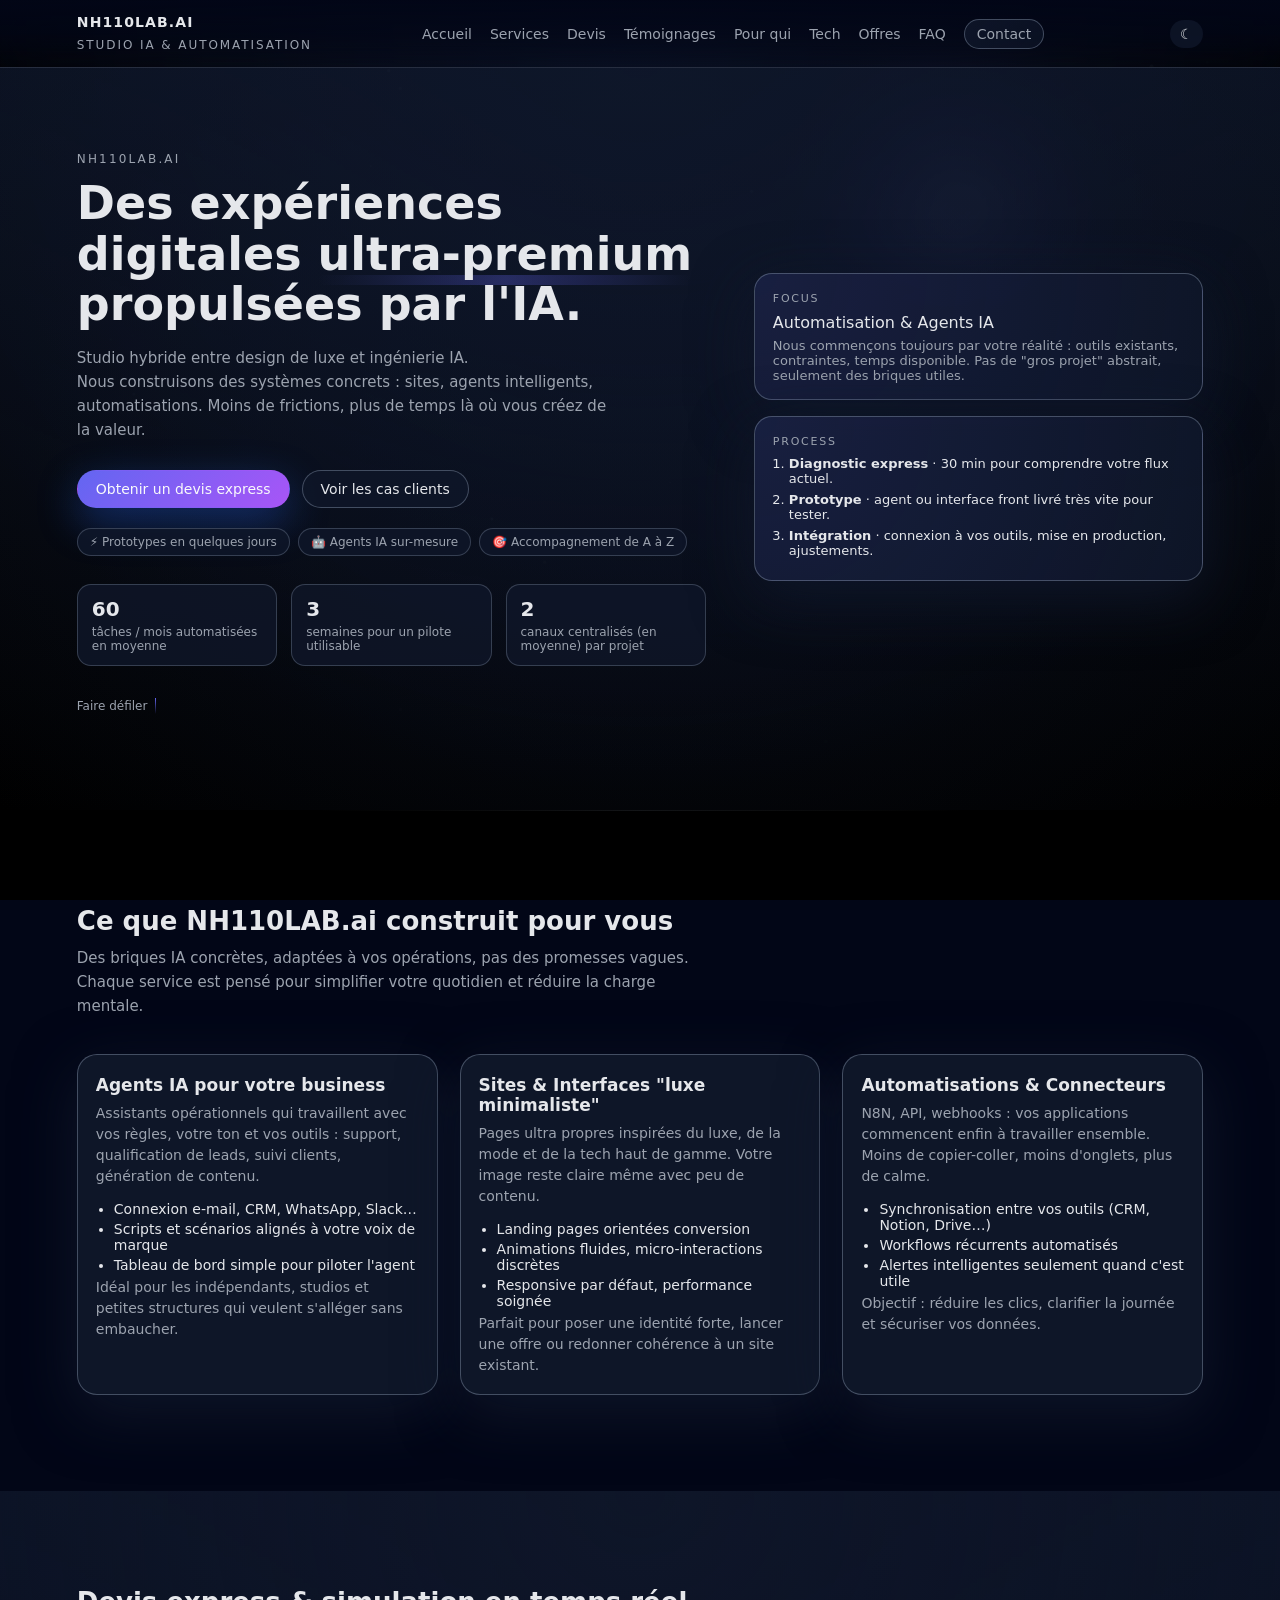
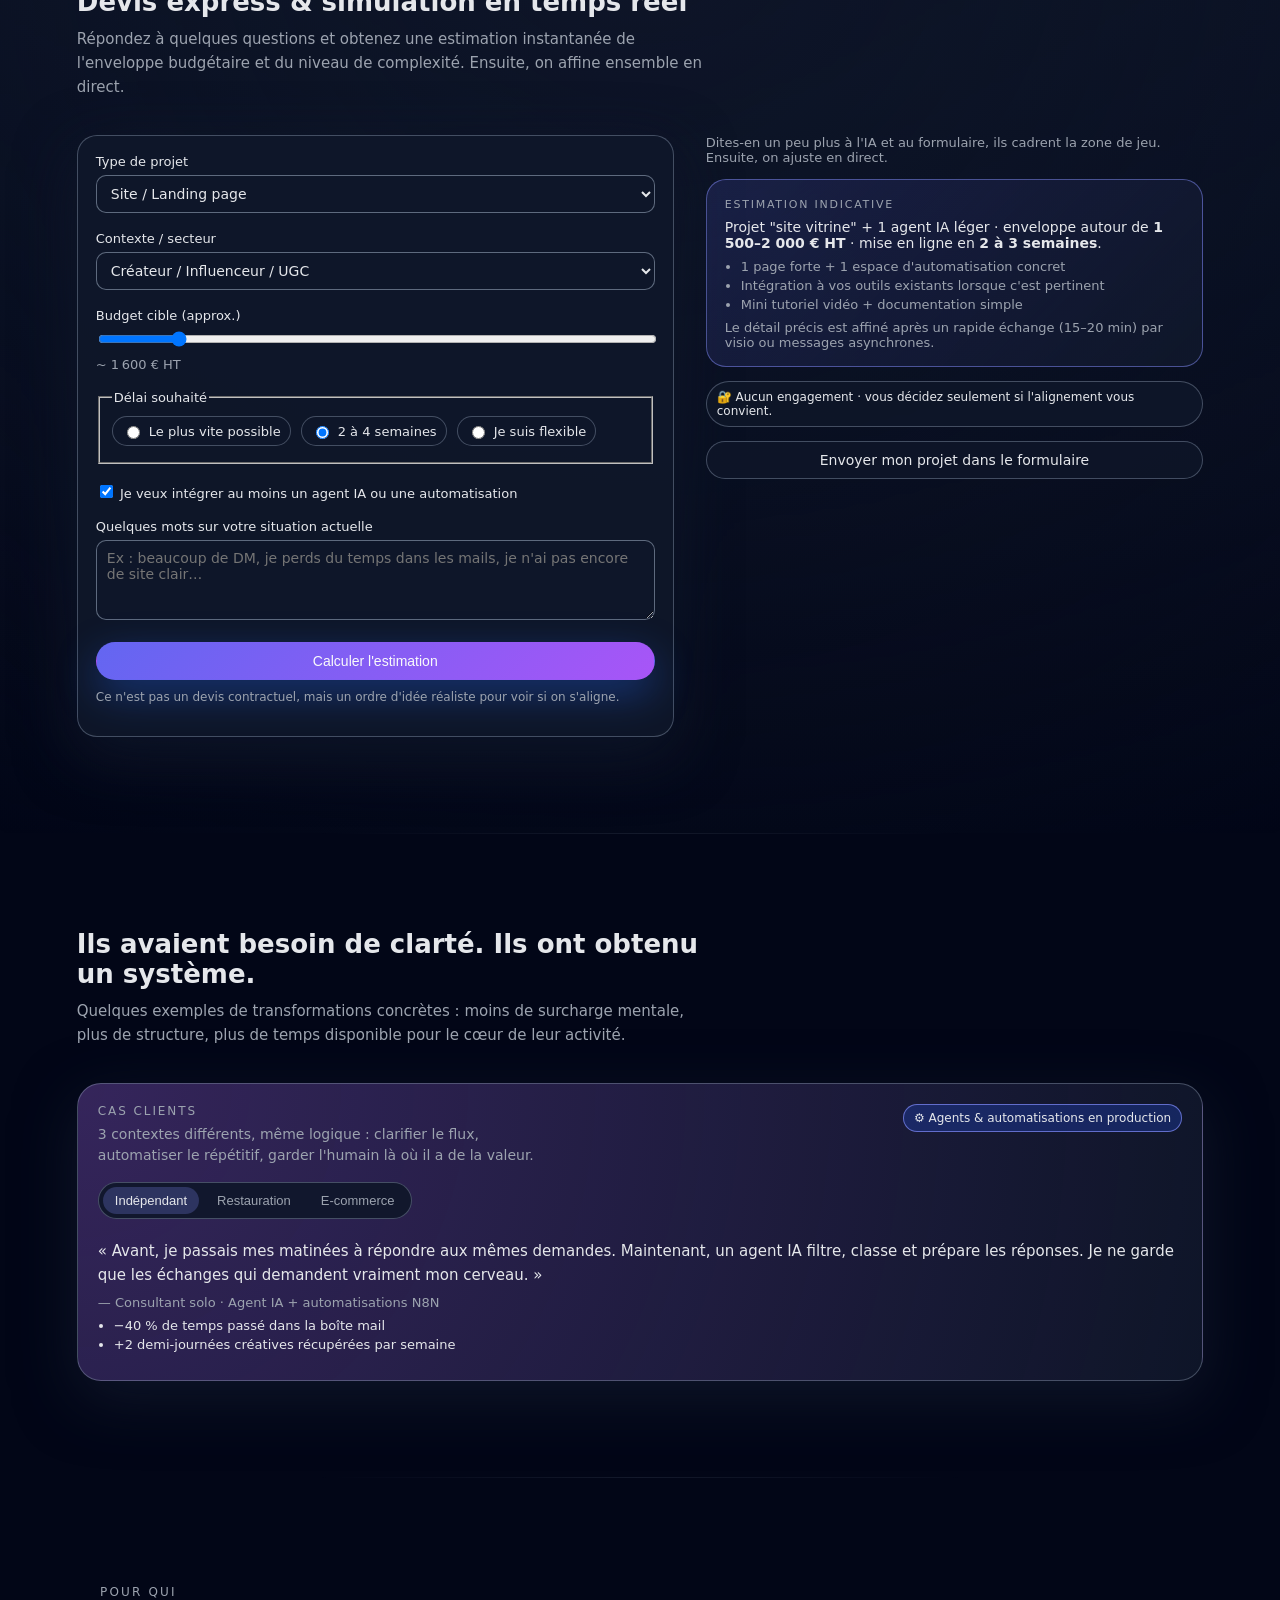
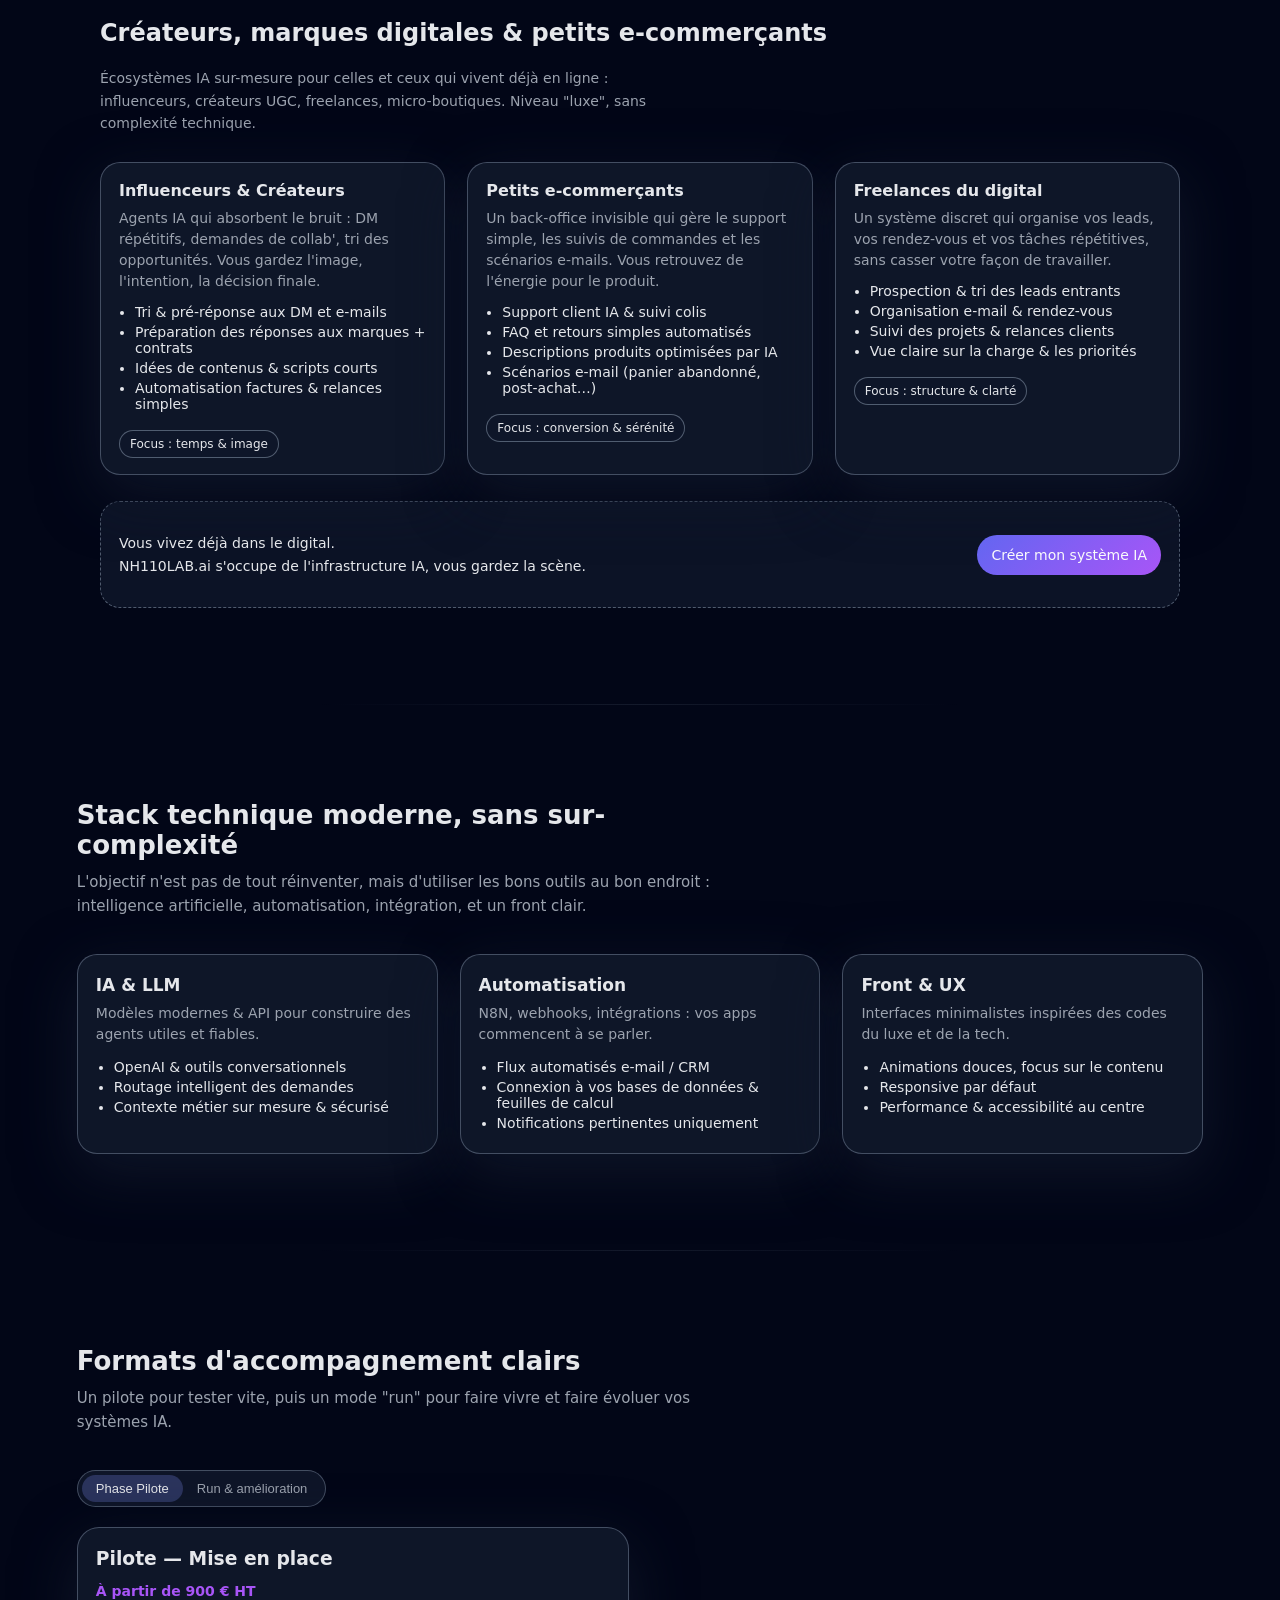
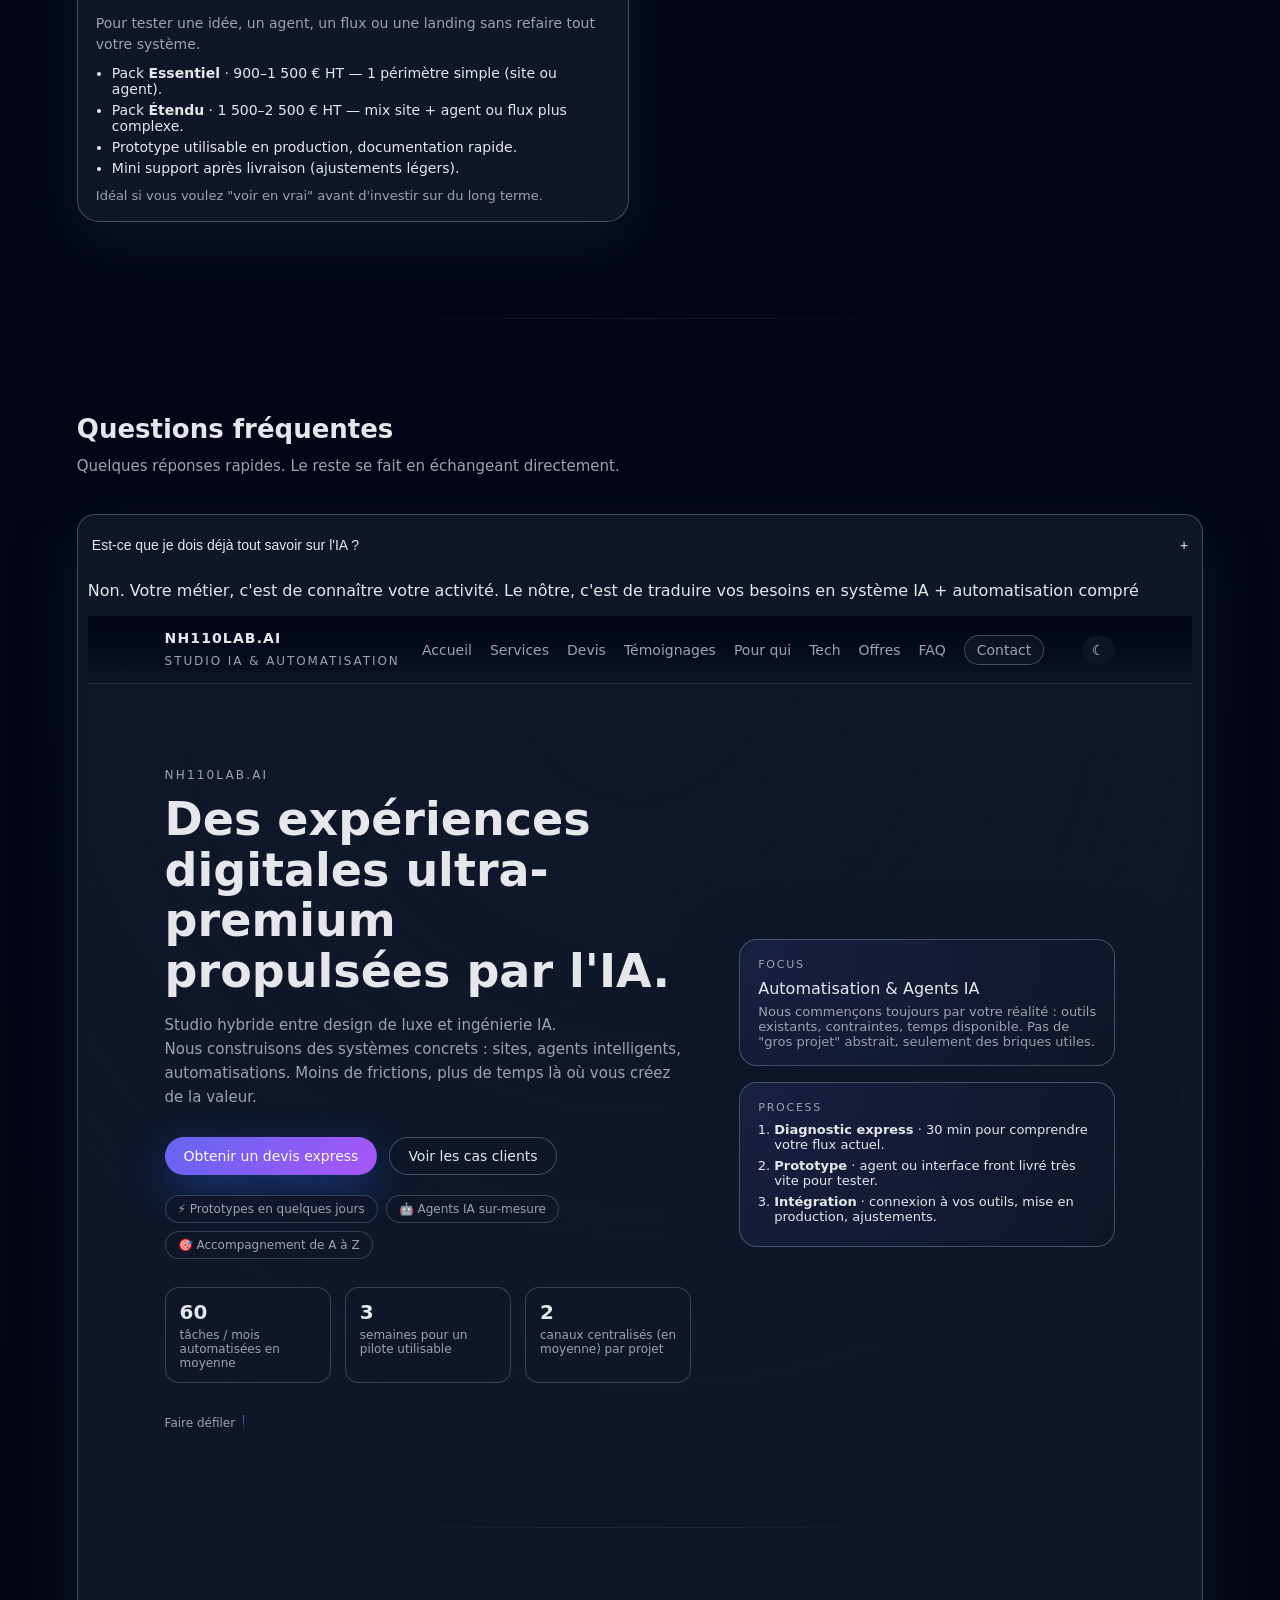
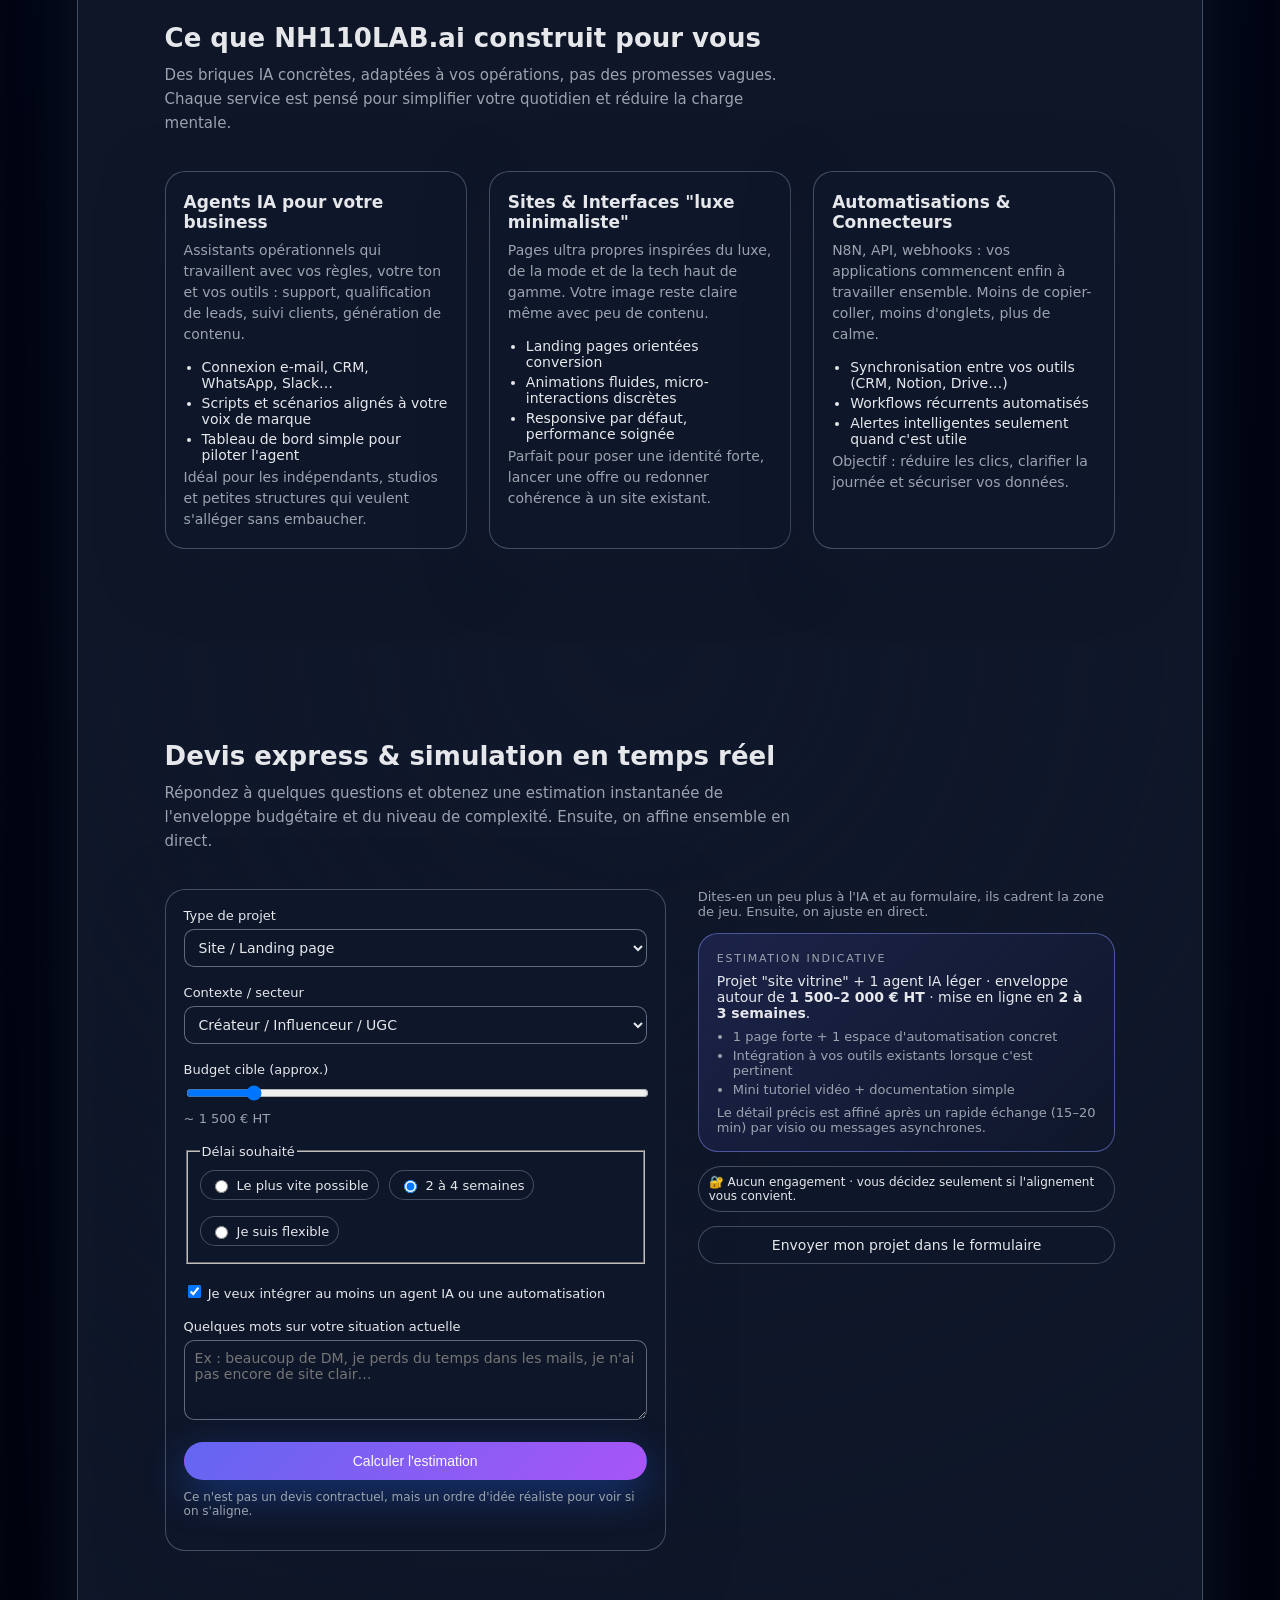
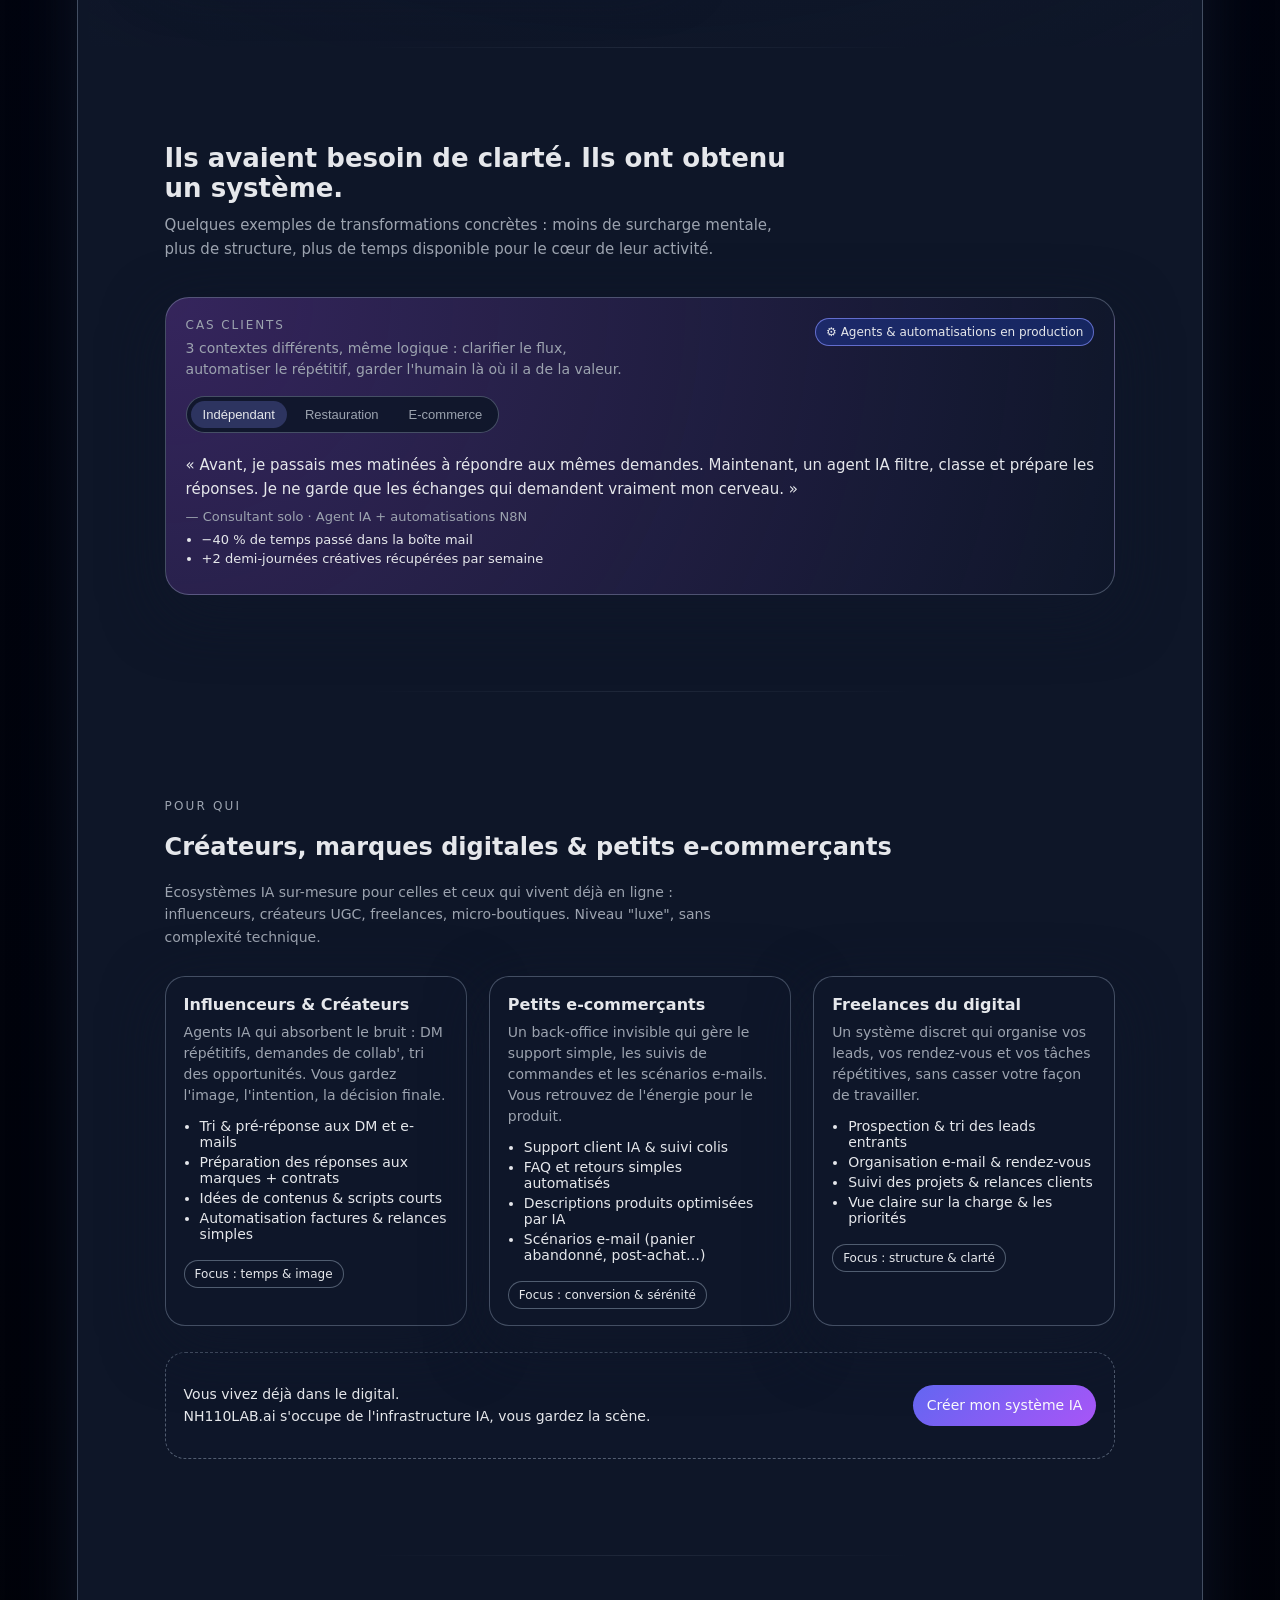
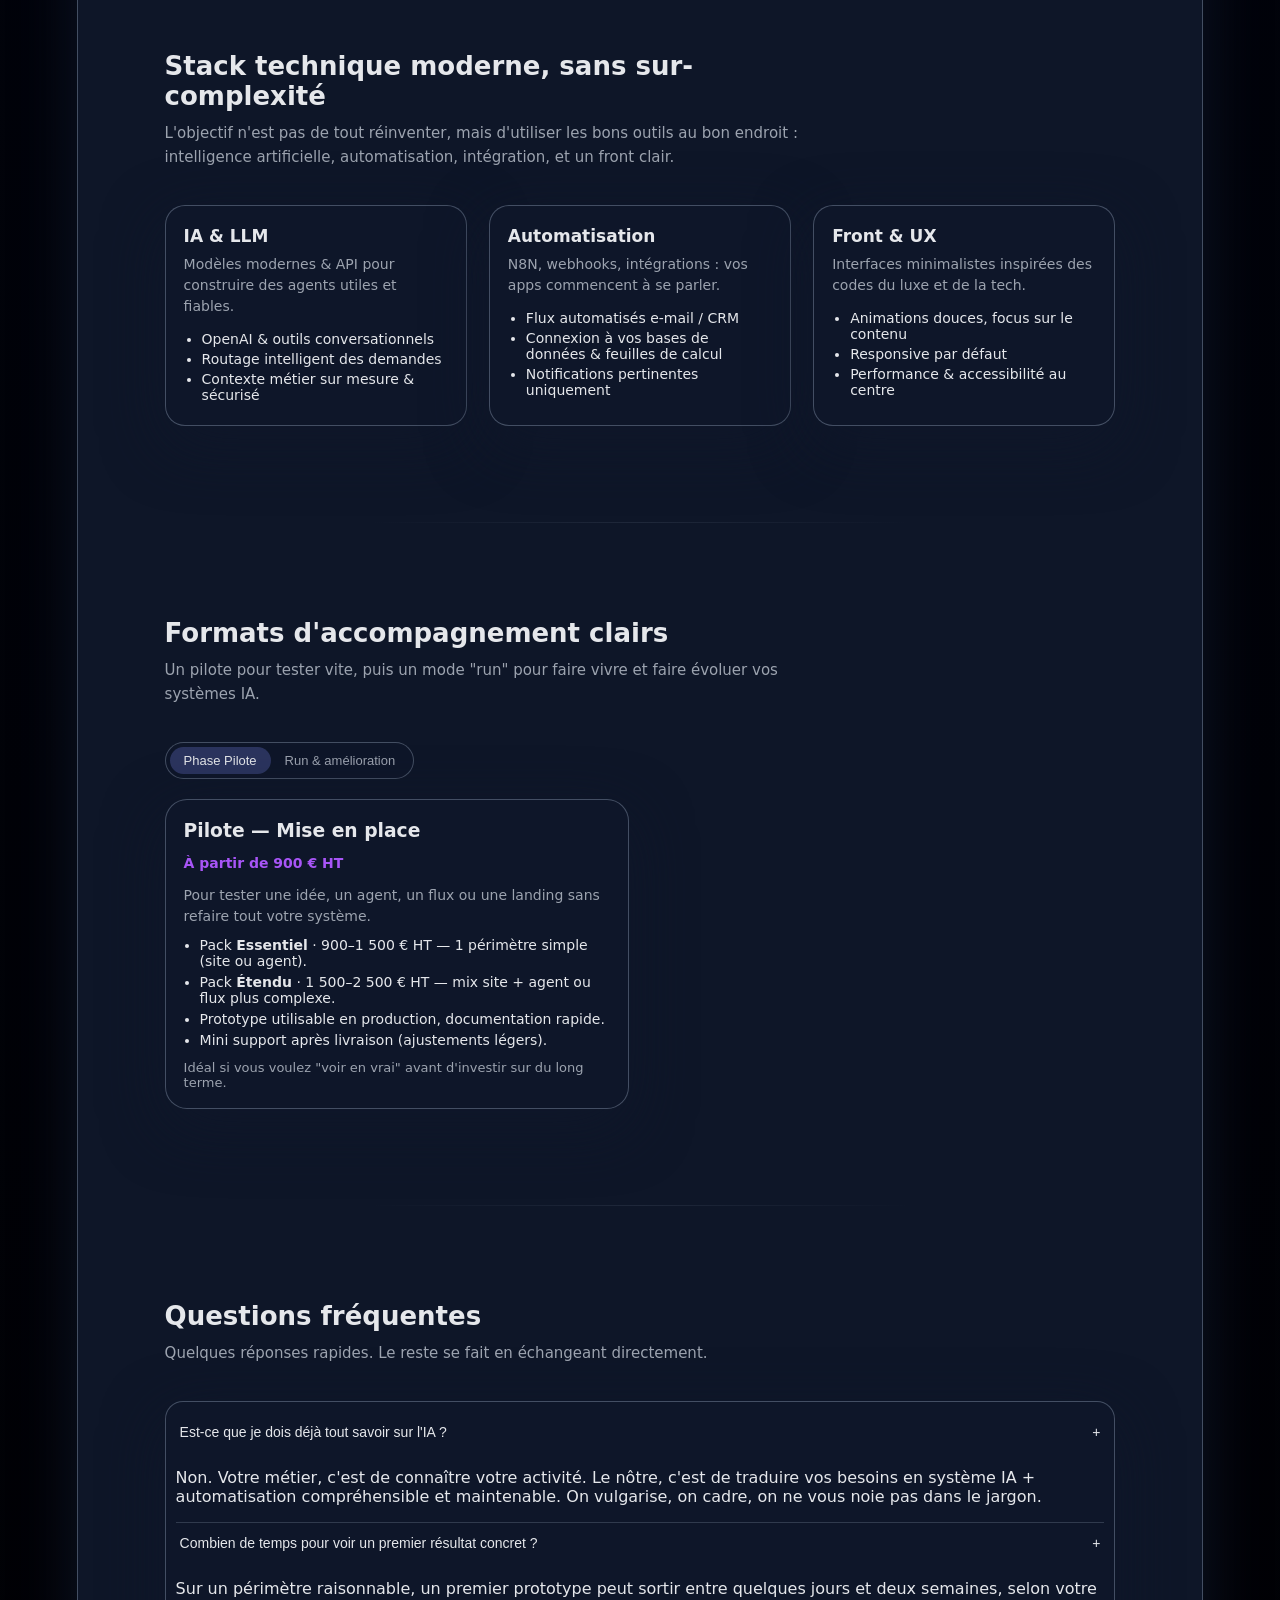
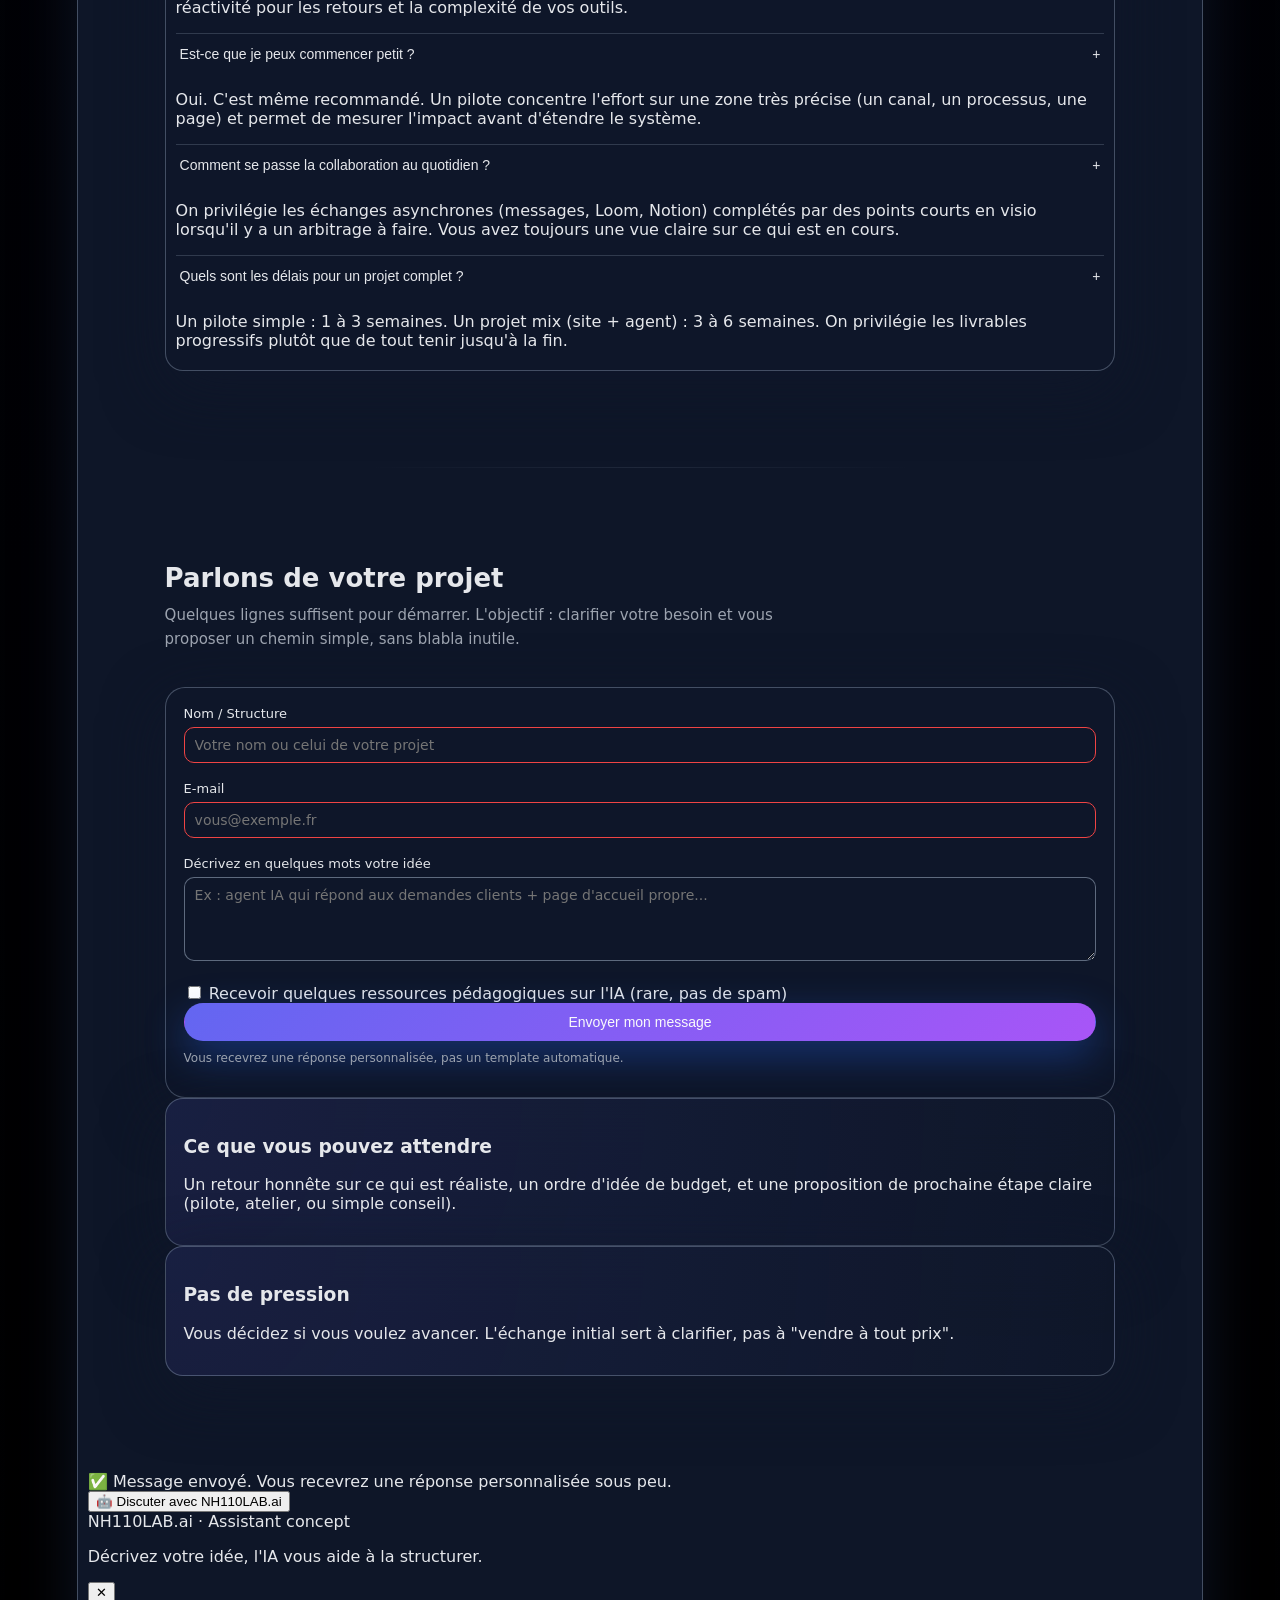
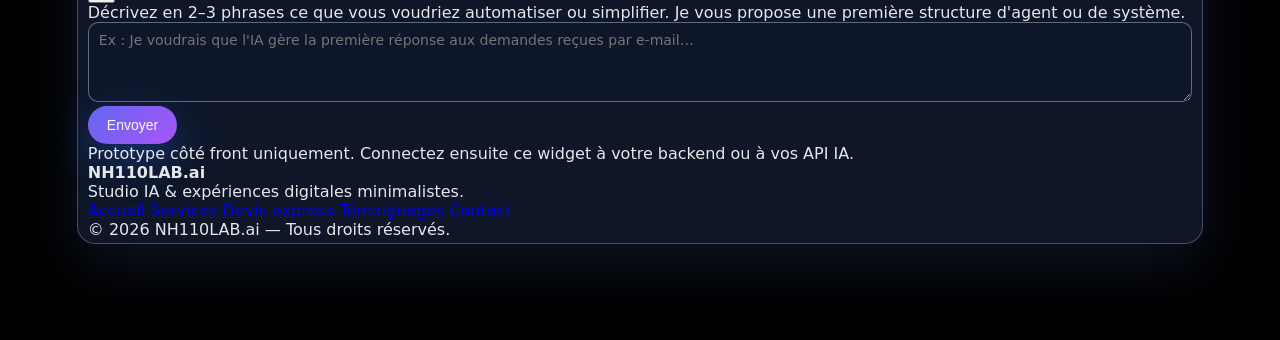
==== commit bbc0a4f9: "Update index.html" ====
--- a/index.html
+++ b/index.html
@@ -3,9 +3,32 @@
 <head>
   <meta charset="UTF-8" />
   <meta name="viewport" content="width=device-width, initial-scale=1" />
+  <meta name="theme-color" content="#020617" />
+  <meta name="description" content="NH110LAB.ai : studio IA & automatisation. Sites haut de gamme, agents IA, workflows automatisés pour créateurs, marques digitales et petites structures." />
+  <meta name="robots" content="index, follow" />
+  <meta property="og:title" content="NH110LAB.ai — Studio IA &amp; Expériences Digitales" />
+  <meta property="og:description" content="Construisez des expériences digitales ultra-premium propulsées par l'IA." />
+  <meta property="og:type" content="website" />
+  <meta property="og:url" content="https://nh110lab.ai" />
+  <link rel="canonical" href="https://nh110lab.ai" />
   <title>NH110LAB.ai — Studio IA &amp; Expériences Digitales</title>
-  <meta name="description" content="NH110LAB.ai : studio IA & automatisation. Sites haut de gamme, agents IA, workflows automatisés pour créateurs, marques digitales et petites structures." />
   <link rel="stylesheet" href="style.css" />
+  <script type="application/ld+json">
+  {
+    "@context": "https://schema.org",
+    "@type": "LocalBusiness",
+    "name": "NH110LAB.ai",
+    "description": "Studio IA & Automatisation - Expériences digitales premium",
+    "url": "https://nh110lab.ai",
+    "contactPoint": {
+      "@type": "ContactPoint",
+      "contactType": "Sales",
+      "email": "contact@nh110lab.ai"
+    },
+    "areaServed": "FR",
+    "sameAs": []
+  }
+  </script>
 </head>
 <body>
   <!-- ARRIÈRE-PLAN ANIMÉ -->
@@ -14,17 +37,15 @@
   <canvas id="halo" class="bg-canvas"></canvas>
 
   <!-- HEADER -->
-  <header class="header">
+  <header class="header" role="banner">
     <div class="header-left">
-      <a href="#hero" class="logo" data-parallax="0.4">
-        NH110LAB.ai
-      </a>
+      <a href="#hero" class="logo">NH110LAB.ai</a>
       <div class="hero-mini">
         <span class="eyebrow">Studio IA &amp; Automatisation</span>
       </div>
     </div>
 
-    <nav class="nav">
+    <nav class="nav" role="navigation" aria-label="Navigation principale">
       <a class="nav-link" href="#hero">Accueil</a>
       <a class="nav-link" href="#services">Services</a>
       <a class="nav-link" href="#devis">Devis</a>
@@ -45,15 +66,15 @@
     </button>
   </header>
 
-  <main>
+  <main role="main">
     <!-- HERO -->
-    <section id="hero" class="section hero section-alt">
+    <section id="hero" class="section hero section-alt" aria-label="Section d'accueil">
       <div class="hero-text premium-reveal">
         <p class="eyebrow">NH110LAB.ai</p>
         <h1>
           Des expériences digitales
           <span class="underline">ultra-premium</span><br />
-          propulsées par l’IA.
+          propulsées par l'IA.
         </h1>
         <p class="hero-subtitle">
           Studio hybride entre design de luxe et ingénierie IA.<br />
@@ -62,10 +83,10 @@
         </p>
 
         <div class="hero-actions">
-          <a href="#devis" class="btn btn-primary">
+          <a href="#devis" class="btn btn-primary" aria-label="Obtenir un devis express pour votre projet">
             Obtenir un devis express
           </a>
-          <a href="#temoignages" class="btn btn-ghost">
+          <a href="#temoignages" class="btn btn-ghost" aria-label="Voir les cas clients et témoignages">
             Voir les cas clients
           </a>
         </div>
@@ -78,15 +99,15 @@
 
         <div class="hero-stats">
           <div class="stat">
-            <p class="stat-number" data-count="60">0</p>
+            <p class="stat-number" data-count="60">60</p>
             <p class="stat-label">tâches / mois automatisées en moyenne</p>
           </div>
           <div class="stat">
-            <p class="stat-number" data-count="3">0</p>
+            <p class="stat-number" data-count="3">3</p>
             <p class="stat-label">semaines pour un pilote utilisable</p>
           </div>
           <div class="stat">
-            <p class="stat-number" data-count="2">0</p>
+            <p class="stat-number" data-count="2">2</p>
             <p class="stat-label">canaux centralisés (en moyenne) par projet</p>
           </div>
         </div>
@@ -103,7 +124,7 @@
           <p class="metric-value">Automatisation &amp; Agents IA</p>
           <p class="metric-footnote">
             Nous commençons toujours par votre réalité : outils existants, contraintes, temps disponible.
-            Pas de “gros projet” abstrait, seulement des briques utiles.
+            Pas de "gros projet" abstrait, seulement des briques utiles.
           </p>
         </article>
 
@@ -119,7 +140,7 @@
     </section>
 
     <!-- SERVICES -->
-    <section id="services" class="section">
+    <section id="services" class="section" aria-label="Services proposés">
       <div class="section-header premium-reveal">
         <h2>Ce que NH110LAB.ai construit pour vous</h2>
         <p>
@@ -138,15 +159,15 @@
           <ul class="card-list">
             <li>Connexion e-mail, CRM, WhatsApp, Slack…</li>
             <li>Scripts et scénarios alignés à votre voix de marque</li>
-            <li>Tableau de bord simple pour piloter l’agent</li>
+            <li>Tableau de bord simple pour piloter l'agent</li>
           </ul>
           <p class="card-footnote">
-            Idéal pour les indépendants, studios et petites structures qui veulent s’alléger sans embaucher.
+            Idéal pour les indépendants, studios et petites structures qui veulent s'alléger sans embaucher.
           </p>
         </article>
 
         <article class="card premium-reveal">
-          <h3>Sites &amp; Interfaces “luxe minimaliste”</h3>
+          <h3>Sites &amp; Interfaces "luxe minimaliste"</h3>
           <p>
             Pages ultra propres inspirées du luxe, de la mode et de la tech haut de gamme.
             Votre image reste claire même avec peu de contenu.
@@ -165,12 +186,12 @@
           <h3>Automatisations &amp; Connecteurs</h3>
           <p>
             N8N, API, webhooks : vos applications commencent enfin à travailler ensemble.
-            Moins de copier-coller, moins d’onglets, plus de calme.
+            Moins de copier-coller, moins d'onglets, plus de calme.
           </p>
           <ul class="card-list">
             <li>Synchronisation entre vos outils (CRM, Notion, Drive…)</li>
             <li>Workflows récurrents automatisés</li>
-            <li>Alertes intelligentes seulement quand c’est utile</li>
+            <li>Alertes intelligentes seulement quand c'est utile</li>
           </ul>
           <p class="card-footnote">
             Objectif : réduire les clics, clarifier la journée et sécuriser vos données.
@@ -180,22 +201,22 @@
     </section>
 
     <!-- DEVIS EXPRESS -->
-    <section id="devis" class="section section-alt">
+    <section id="devis" class="section section-alt" aria-label="Simulateur de devis express">
       <div class="section-header premium-reveal">
         <h2>Devis express &amp; simulation en temps réel</h2>
         <p>
           Répondez à quelques questions et obtenez une estimation instantanée
-          de l’enveloppe budgétaire et du niveau de complexité.
+          de l'enveloppe budgétaire et du niveau de complexité.
           Ensuite, on affine ensemble en direct.
         </p>
       </div>
 
       <div class="quote-layout">
         <!-- FORMULAIRE -->
-        <form id="quote-form" class="quote-form premium-reveal">
+        <form id="quote-form" class="quote-form premium-reveal" aria-label="Formulaire de devis express">
           <div class="field-group">
             <label for="quote-type">Type de projet</label>
-            <select id="quote-type" name="type">
+            <select id="quote-type" name="type" aria-label="Type de projet">
               <option value="site">Site / Landing page</option>
               <option value="agent">Agent IA / Automatisation</option>
               <option value="mix">Mix Site + IA</option>
@@ -204,7 +225,7 @@
 
           <div class="field-group">
             <label for="quote-sector">Contexte / secteur</label>
-            <select id="quote-sector" name="sector">
+            <select id="quote-sector" name="sector" aria-label="Secteur ou contexte">
               <option value="creator">Créateur / Influenceur / UGC</option>
               <option value="service">Prestation de service / Freelance</option>
               <option value="ecom">E-commerce / Boutique en ligne</option>
@@ -223,21 +244,22 @@
               max="8000"
               step="200"
               value="1500"
+              aria-label="Budget cible du projet"
             />
             <div class="quote-budget-display">
               ~ <span id="quote-budget-value">1 500</span> € HT
             </div>
           </div>
 
-          <div class="field-group">
-            <label>Délai souhaité</label>
+          <fieldset class="field-group">
+            <legend style="font-size: 13px; margin-bottom: 6px; font-weight: 500;">Délai souhaité</legend>
             <div class="quote-deadline-options">
               <label>
-                <input type="radio" name="quote-deadline" value="rapide" checked />
+                <input type="radio" name="quote-deadline" value="rapide" />
                 Le plus vite possible
               </label>
               <label>
-                <input type="radio" name="quote-deadline" value="standard" />
+                <input type="radio" name="quote-deadline" value="standard" checked />
                 2 à 4 semaines
               </label>
               <label>
@@ -245,7 +267,7 @@
                 Je suis flexible
               </label>
             </div>
-          </div>
+          </fieldset>
 
           <div class="field-group">
             <label>
@@ -260,35 +282,36 @@
               id="quote-notes"
               name="notes"
               rows="3"
-              placeholder="Ex : beaucoup de DM, je perds du temps dans les mails, je n’ai pas encore de site clair…"
+              placeholder="Ex : beaucoup de DM, je perds du temps dans les mails, je n'ai pas encore de site clair…"
+              aria-label="Description de votre situation"
             ></textarea>
           </div>
 
           <button type="submit" class="btn btn-primary btn-full">
-            Calculer l’estimation
+            Calculer l'estimation
           </button>
 
           <p class="form-note">
-            Ce n’est pas un devis contractuel, mais un ordre d’idée réaliste pour voir si on s’aligne.
+            Ce n'est pas un devis contractuel, mais un ordre d'idée réaliste pour voir si on s'aligne.
           </p>
         </form>
 
         <!-- RÉSULTAT -->
-        <aside class="quote-summary premium-reveal">
+        <aside class="quote-summary premium-reveal" role="region" aria-live="polite" aria-label="Résumé de l'estimation">
           <p class="quote-tagline" id="quote-tagline">
-            Dites-en un peu plus à l’IA et au formulaire, ils cadrent la zone de jeu.
+            Dites-en un peu plus à l'IA et au formulaire, ils cadrent la zone de jeu.
             Ensuite, on ajuste en direct.
           </p>
           <div class="quote-result-card">
             <p class="metric-label">Estimation indicative</p>
             <p class="quote-result" id="quote-result">
-              Projet “site vitrine” + 1 agent IA léger ·
+              Projet "site vitrine" + 1 agent IA léger ·
               enveloppe autour de <strong>1 500–2 000 € HT</strong> ·
               mise en ligne en <strong>2 à 3 semaines</strong>.
             </p>
             <ul class="quote-bullets" id="quote-bullets">
-              <li>1 page forte + 1 espace d’automatisation concret</li>
-              <li>Intégration à vos outils existants lorsque c’est pertinent</li>
+              <li>1 page forte + 1 espace d'automatisation concret</li>
+              <li>Intégration à vos outils existants lorsque c'est pertinent</li>
               <li>Mini tutoriel vidéo + documentation simple</li>
             </ul>
             <p class="quote-ideal" id="quote-ideal">
@@ -297,7 +320,7 @@
             </p>
           </div>
           <div class="quote-badge" id="quote-badge">
-            🔐 Aucun engagement · vous décidez seulement si l’alignement vous convient.
+            🔐 Aucun engagement · vous décidez seulement si l'alignement vous convient.
           </div>
           <a href="#contact" class="btn btn-ghost btn-full">
             Envoyer mon projet dans le formulaire
@@ -307,7 +330,7 @@
     </section>
 
     <!-- TÉMOIGNAGES -->
-    <section id="temoignages" class="section">
+    <section id="temoignages" class="section" aria-label="Témoignages clients">
       <div class="section-header premium-reveal">
         <h2>Ils avaient besoin de clarté. Ils ont obtenu un système.</h2>
         <p>
@@ -322,7 +345,7 @@
             <p class="testimonials-kicker">Cas clients</p>
             <p class="testimonials-intro">
               3 contextes différents, même logique : clarifier le flux, automatiser le répétitif,
-              garder l’humain là où il a de la valeur.
+              garder l'humain là où il a de la valeur.
             </p>
           </div>
           <div class="testimonials-meta-badge">
@@ -330,12 +353,13 @@
           </div>
         </header>
 
-        <div class="testimonial-tabs" role="tablist" aria-label="Témoignages clients">
+        <div class="testimonial-tabs" role="tablist" aria-label="Sélectionner un témoignage">
           <button
             class="testimonial-tab active"
             data-testimonial="indep"
             role="tab"
             aria-selected="true"
+            aria-label="Témoignage indépendant"
           >
             Indépendant
           </button>
@@ -344,6 +368,7 @@
             data-testimonial="resto"
             role="tab"
             aria-selected="false"
+            aria-label="Témoignage restauration"
           >
             Restauration
           </button>
@@ -352,6 +377,7 @@
             data-testimonial="ecom"
             role="tab"
             aria-selected="false"
+            aria-label="Témoignage e-commerce"
           >
             E-commerce
           </button>
@@ -362,6 +388,7 @@
             class="testimonial-panel active"
             data-testimonial-panel="indep"
             role="tabpanel"
+            aria-label="Témoignage indépendant"
           >
             <p class="testimonial-quote">
               « Avant, je passais mes matinées à répondre aux mêmes demandes.
@@ -381,6 +408,7 @@
             class="testimonial-panel"
             data-testimonial-panel="resto"
             role="tabpanel"
+            aria-label="Témoignage restauration"
             aria-hidden="true"
           >
             <p class="testimonial-quote">
@@ -393,7 +421,7 @@
             </p>
             <ul class="testimonial-metrics">
               <li>Temps de réponse moyen divisé par 3</li>
-              <li>Moins de réservations perdues “entre deux messages”</li>
+              <li>Moins de réservations perdues "entre deux messages"</li>
             </ul>
           </article>
 
@@ -401,10 +429,11 @@
             class="testimonial-panel"
             data-testimonial-panel="ecom"
             role="tabpanel"
+            aria-label="Témoignage e-commerce"
             aria-hidden="true"
           >
             <p class="testimonial-quote">
-              « L’IA s’occupe de la FAQ, des retours simples et des mails courants.
+              « L'IA s'occupe de la FAQ, des retours simples et des mails courants.
               Je peux enfin me concentrer sur le produit, les campagnes et la communauté. »
             </p>
             <p class="testimonial-meta">
@@ -420,7 +449,7 @@
     </section>
 
     <!-- POUR QUI / DIGITAL CREATORS -->
-    <section id="digital-creators" class="section">
+    <section id="digital-creators" class="section" aria-label="Pour qui nous travaillons">
       <div class="container digital-creators-wrapper">
         <div class="digital-creators-header premium-reveal">
           <p class="eyebrow">Pour qui</p>
@@ -428,7 +457,7 @@
           <p class="subtitle">
             Écosystèmes IA sur-mesure pour celles et ceux qui vivent déjà en ligne :
             influenceurs, créateurs UGC, freelances, micro-boutiques.
-            Niveau “luxe”, sans complexité technique.
+            Niveau "luxe", sans complexité technique.
           </p>
         </div>
 
@@ -436,8 +465,8 @@
           <article class="digital-card premium-reveal">
             <h3>Influenceurs &amp; Créateurs</h3>
             <p>
-              Agents IA qui absorbent le bruit : DM répétitifs, demandes de collab’, tri des opportunités.
-              Vous gardez l’image, l’intention, la décision finale.
+              Agents IA qui absorbent le bruit : DM répétitifs, demandes de collab', tri des opportunités.
+              Vous gardez l'image, l'intention, la décision finale.
             </p>
             <ul>
               <li>Tri &amp; pré-réponse aux DM et e-mails</li>
@@ -452,7 +481,7 @@
             <h3>Petits e-commerçants</h3>
             <p>
               Un back-office invisible qui gère le support simple, les suivis de commandes
-              et les scénarios e-mails. Vous retrouvez de l’énergie pour le produit.
+              et les scénarios e-mails. Vous retrouvez de l'énergie pour le produit.
             </p>
             <ul>
               <li>Support client IA &amp; suivi colis</li>
@@ -482,7 +511,7 @@
         <div class="digital-cta premium-reveal">
           <p>
             Vous vivez déjà dans le digital.<br />
-            NH110LAB.ai s’occupe de l’infrastructure IA, vous gardez la scène.
+            NH110LAB.ai s'occupe de l'infrastructure IA, vous gardez la scène.
           </p>
           <a href="#contact" class="cta-button">
             Créer mon système IA
@@ -492,11 +521,11 @@
     </section>
 
     <!-- TECH -->
-    <section id="tech" class="section">
+    <section id="tech" class="section" aria-label="Stack technique">
       <div class="section-header premium-reveal">
         <h2>Stack technique moderne, sans sur-complexité</h2>
         <p>
-          L’objectif n’est pas de tout réinventer, mais d’utiliser les bons outils au bon endroit :
+          L'objectif n'est pas de tout réinventer, mais d'utiliser les bons outils au bon endroit :
           intelligence artificielle, automatisation, intégration, et un front clair.
         </p>
       </div>
@@ -535,11 +564,11 @@
     </section>
 
     <!-- PRICING -->
-    <section id="pricing" class="section">
+    <section id="pricing" class="section" aria-label="Tarification et offres">
       <div class="section-header premium-reveal">
-        <h2>Formats d’accompagnement clairs</h2>
+        <h2>Formats d'accompagnement clairs</h2>
         <p>
-          Un pilote pour tester vite, puis un mode “run” pour faire vivre et faire évoluer vos systèmes IA.
+          Un pilote pour tester vite, puis un mode "run" pour faire vivre et faire évoluer vos systèmes IA.
         </p>
       </div>
 
@@ -564,7 +593,7 @@
 
       <div class="pricing-grid">
         <!-- PILOTE -->
-        <article class="pricing-card pricing-pilot premium-reveal">
+        <article class="pricing-card pricing-pilot premium-reveal" role="tabpanel">
           <header class="pricing-card-header">
             <h3>Pilote — Mise en place</h3>
             <p class="pricing-price">À partir de 900 € HT</p>
@@ -583,12 +612,12 @@
             <li>Mini support après livraison (ajustements légers).</li>
           </ul>
           <p class="pricing-ideal">
-            Idéal si vous voulez “voir en vrai” avant d’investir sur du long terme.
+            Idéal si vous voulez "voir en vrai" avant d'investir sur du long terme.
           </p>
         </article>
 
         <!-- RUN -->
-        <article class="pricing-card pricing-run hidden premium-reveal">
+        <article class="pricing-card pricing-run hidden premium-reveal" role="tabpanel">
           <header class="pricing-card-header">
             <h3>Run &amp; amélioration — Mensuel</h3>
             <p class="pricing-price">À partir de 600 € HT / mois</p>
@@ -598,7 +627,7 @@
           </p>
           <ul class="pricing-features">
             <li>
-              Pack <strong>Light</strong> · 600–900 € HT / mois — suivi d’un périmètre unique.
+              Pack <strong>Light</strong> · 600–900 € HT / mois — suivi d'un périmètre unique.
             </li>
             <li>
               Pack <strong>Studio</strong> · 900–1 500 € HT / mois — plusieurs agents / flux + front.
@@ -614,7 +643,7 @@
     </section>
 
     <!-- FAQ -->
-    <section id="faq" class="section">
+    <section id="faq" class="section" aria-label="Questions fréquentes">
       <div class="section-header premium-reveal">
         <h2>Questions fréquentes</h2>
         <p>
@@ -622,23 +651,685 @@
         </p>
       </div>
 
-      <div class="faq-list premium-reveal" role="list">
+      <div class="faq-list premium-reveal" role="region" aria-label="Foire aux questions">
         <div class="faq-item">
-          <button class="faq-question" type="button">
-            <span>Est-ce que je dois déjà tout savoir sur l’IA ?</span>
+          <button class="faq-question" type="button" aria-expanded="false">
+            <span>Est-ce que je dois déjà tout savoir sur l'IA ?</span>
             <span class="faq-icon">+</span>
           </button>
           <div class="faq-answer">
             <p>
-              Non. Votre métier, c’est de connaître votre activité.
-              Le nôtre, c’est de traduire vos besoins en système IA + automatisation compréhensible
+              Non. Votre métier, c'est de connaître votre activité.
+              Le nôtre, c'est de traduire vos besoins en système IA + automatisation compré<!DOCTYPE html>
+<html lang="fr" data-theme="dark">
+<head>
+  <meta charset="UTF-8" />
+  <meta name="viewport" content="width=device-width, initial-scale=1" />
+  <meta name="theme-color" content="#020617" />
+  <meta name="description" content="NH110LAB.ai : studio IA & automatisation. Sites haut de gamme, agents IA, workflows automatisés pour créateurs, marques digitales et petites structures." />
+  <meta name="robots" content="index, follow" />
+  <meta property="og:title" content="NH110LAB.ai — Studio IA &amp; Expériences Digitales" />
+  <meta property="og:description" content="Construisez des expériences digitales ultra-premium propulsées par l'IA." />
+  <meta property="og:type" content="website" />
+  <meta property="og:url" content="https://nh110lab.ai" />
+  <link rel="canonical" href="https://nh110lab.ai" />
+  <title>NH110LAB.ai — Studio IA &amp; Expériences Digitales</title>
+  <link rel="stylesheet" href="style.css" />
+  <script type="application/ld+json">
+  {
+    "@context": "https://schema.org",
+    "@type": "LocalBusiness",
+    "name": "NH110LAB.ai",
+    "description": "Studio IA & Automatisation - Expériences digitales premium",
+    "url": "https://nh110lab.ai",
+    "contactPoint": {
+      "@type": "ContactPoint",
+      "contactType": "Sales",
+      "email": "contact@nh110lab.ai"
+    },
+    "areaServed": "FR",
+    "sameAs": []
+  }
+  </script>
+</head>
+<body>
+  <!-- ARRIÈRE-PLAN ANIMÉ -->
+  <canvas id="particles" class="bg-canvas"></canvas>
+  <canvas id="orb" class="bg-canvas"></canvas>
+  <canvas id="halo" class="bg-canvas"></canvas>
+
+  <!-- HEADER -->
+  <header class="header" role="banner">
+    <div class="header-left">
+      <a href="#hero" class="logo">NH110LAB.ai</a>
+      <div class="hero-mini">
+        <span class="eyebrow">Studio IA &amp; Automatisation</span>
+      </div>
+    </div>
+
+    <nav class="nav" role="navigation" aria-label="Navigation principale">
+      <a class="nav-link" href="#hero">Accueil</a>
+      <a class="nav-link" href="#services">Services</a>
+      <a class="nav-link" href="#devis">Devis</a>
+      <a class="nav-link" href="#temoignages">Témoignages</a>
+      <a class="nav-link" href="#digital-creators">Pour qui</a>
+      <a class="nav-link" href="#tech">Tech</a>
+      <a class="nav-link" href="#pricing">Offres</a>
+      <a class="nav-link" href="#faq">FAQ</a>
+      <a class="nav-link nav-link-cta" href="#contact">Contact</a>
+    </nav>
+
+    <button class="theme-toggle" type="button" aria-label="Basculer le thème">
+      <span class="theme-toggle-icon" data-theme-icon>☾</span>
+    </button>
+
+    <button class="nav-toggle" type="button" aria-label="Ouvrir le menu">
+      <span></span><span></span><span></span>
+    </button>
+  </header>
+
+  <main role="main">
+    <!-- HERO -->
+    <section id="hero" class="section hero section-alt" aria-label="Section d'accueil">
+      <div class="hero-text premium-reveal">
+        <p class="eyebrow">NH110LAB.ai</p>
+        <h1>
+          Des expériences digitales
+          <span class="underline">ultra-premium</span><br />
+          propulsées par l'IA.
+        </h1>
+        <p class="hero-subtitle">
+          Studio hybride entre design de luxe et ingénierie IA.<br />
+          Nous construisons des systèmes concrets : sites, agents intelligents, automatisations.
+          Moins de frictions, plus de temps là où vous créez de la valeur.
+        </p>
+
+        <div class="hero-actions">
+          <a href="#devis" class="btn btn-primary" aria-label="Obtenir un devis express pour votre projet">
+            Obtenir un devis express
+          </a>
+          <a href="#temoignages" class="btn btn-ghost" aria-label="Voir les cas clients et témoignages">
+            Voir les cas clients
+          </a>
+        </div>
+
+        <div class="hero-highlights">
+          <span class="pill">⚡ Prototypes en quelques jours</span>
+          <span class="pill">🤖 Agents IA sur-mesure</span>
+          <span class="pill">🎯 Accompagnement de A à Z</span>
+        </div>
+
+        <div class="hero-stats">
+          <div class="stat">
+            <p class="stat-number" data-count="60">60</p>
+            <p class="stat-label">tâches / mois automatisées en moyenne</p>
+          </div>
+          <div class="stat">
+            <p class="stat-number" data-count="3">3</p>
+            <p class="stat-label">semaines pour un pilote utilisable</p>
+          </div>
+          <div class="stat">
+            <p class="stat-number" data-count="2">2</p>
+            <p class="stat-label">canaux centralisés (en moyenne) par projet</p>
+          </div>
+        </div>
+
+        <div class="scroll-hint">
+          <span>Faire défiler</span>
+          <span class="scroll-line"></span>
+        </div>
+      </div>
+
+      <aside class="hero-aside premium-reveal">
+        <article class="metric-card">
+          <p class="metric-label">Focus</p>
+          <p class="metric-value">Automatisation &amp; Agents IA</p>
+          <p class="metric-footnote">
+            Nous commençons toujours par votre réalité : outils existants, contraintes, temps disponible.
+            Pas de "gros projet" abstrait, seulement des briques utiles.
+          </p>
+        </article>
+
+        <article class="timeline-card">
+          <p class="metric-label">Process</p>
+          <ol class="timeline-list">
+            <li><strong>Diagnostic express</strong> · 30 min pour comprendre votre flux actuel.</li>
+            <li><strong>Prototype</strong> · agent ou interface front livré très vite pour tester.</li>
+            <li><strong>Intégration</strong> · connexion à vos outils, mise en production, ajustements.</li>
+          </ol>
+        </article>
+      </aside>
+    </section>
+
+    <!-- SERVICES -->
+    <section id="services" class="section" aria-label="Services proposés">
+      <div class="section-header premium-reveal">
+        <h2>Ce que NH110LAB.ai construit pour vous</h2>
+        <p>
+          Des briques IA concrètes, adaptées à vos opérations, pas des promesses vagues.
+          Chaque service est pensé pour simplifier votre quotidien et réduire la charge mentale.
+        </p>
+      </div>
+
+      <div class="grid-3">
+        <article class="card premium-reveal">
+          <h3>Agents IA pour votre business</h3>
+          <p>
+            Assistants opérationnels qui travaillent avec vos règles, votre ton et vos outils :
+            support, qualification de leads, suivi clients, génération de contenu.
+          </p>
+          <ul class="card-list">
+            <li>Connexion e-mail, CRM, WhatsApp, Slack…</li>
+            <li>Scripts et scénarios alignés à votre voix de marque</li>
+            <li>Tableau de bord simple pour piloter l'agent</li>
+          </ul>
+          <p class="card-footnote">
+            Idéal pour les indépendants, studios et petites structures qui veulent s'alléger sans embaucher.
+          </p>
+        </article>
+
+        <article class="card premium-reveal">
+          <h3>Sites &amp; Interfaces "luxe minimaliste"</h3>
+          <p>
+            Pages ultra propres inspirées du luxe, de la mode et de la tech haut de gamme.
+            Votre image reste claire même avec peu de contenu.
+          </p>
+          <ul class="card-list">
+            <li>Landing pages orientées conversion</li>
+            <li>Animations fluides, micro-interactions discrètes</li>
+            <li>Responsive par défaut, performance soignée</li>
+          </ul>
+          <p class="card-footnote">
+            Parfait pour poser une identité forte, lancer une offre ou redonner cohérence à un site existant.
+          </p>
+        </article>
+
+        <article class="card premium-reveal">
+          <h3>Automatisations &amp; Connecteurs</h3>
+          <p>
+            N8N, API, webhooks : vos applications commencent enfin à travailler ensemble.
+            Moins de copier-coller, moins d'onglets, plus de calme.
+          </p>
+          <ul class="card-list">
+            <li>Synchronisation entre vos outils (CRM, Notion, Drive…)</li>
+            <li>Workflows récurrents automatisés</li>
+            <li>Alertes intelligentes seulement quand c'est utile</li>
+          </ul>
+          <p class="card-footnote">
+            Objectif : réduire les clics, clarifier la journée et sécuriser vos données.
+          </p>
+        </article>
+      </div>
+    </section>
+
+    <!-- DEVIS EXPRESS -->
+    <section id="devis" class="section section-alt" aria-label="Simulateur de devis express">
+      <div class="section-header premium-reveal">
+        <h2>Devis express &amp; simulation en temps réel</h2>
+        <p>
+          Répondez à quelques questions et obtenez une estimation instantanée
+          de l'enveloppe budgétaire et du niveau de complexité.
+          Ensuite, on affine ensemble en direct.
+        </p>
+      </div>
+
+      <div class="quote-layout">
+        <!-- FORMULAIRE -->
+        <form id="quote-form" class="quote-form premium-reveal" aria-label="Formulaire de devis express">
+          <div class="field-group">
+            <label for="quote-type">Type de projet</label>
+            <select id="quote-type" name="type" aria-label="Type de projet">
+              <option value="site">Site / Landing page</option>
+              <option value="agent">Agent IA / Automatisation</option>
+              <option value="mix">Mix Site + IA</option>
+            </select>
+          </div>
+
+          <div class="field-group">
+            <label for="quote-sector">Contexte / secteur</label>
+            <select id="quote-sector" name="sector" aria-label="Secteur ou contexte">
+              <option value="creator">Créateur / Influenceur / UGC</option>
+              <option value="service">Prestation de service / Freelance</option>
+              <option value="ecom">E-commerce / Boutique en ligne</option>
+              <option value="resto">Restauration / Lieu physique</option>
+              <option value="other">Autre / hybride</option>
+            </select>
+          </div>
+
+          <div class="field-group">
+            <label for="quote-budget">Budget cible (approx.)</label>
+            <input
+              type="range"
+              id="quote-budget"
+              name="budget"
+              min="600"
+              max="8000"
+              step="200"
+              value="1500"
+              aria-label="Budget cible du projet"
+            />
+            <div class="quote-budget-display">
+              ~ <span id="quote-budget-value">1 500</span> € HT
+            </div>
+          </div>
+
+          <fieldset class="field-group">
+            <legend style="font-size: 13px; margin-bottom: 6px; font-weight: 500;">Délai souhaité</legend>
+            <div class="quote-deadline-options">
+              <label>
+                <input type="radio" name="quote-deadline" value="rapide" />
+                Le plus vite possible
+              </label>
+              <label>
+                <input type="radio" name="quote-deadline" value="standard" checked />
+                2 à 4 semaines
+              </label>
+              <label>
+                <input type="radio" name="quote-deadline" value="cool" />
+                Je suis flexible
+              </label>
+            </div>
+          </fieldset>
+
+          <div class="field-group">
+            <label>
+              <input type="checkbox" id="quote-ai" name="includeAi" checked />
+              Je veux intégrer au moins un agent IA ou une automatisation
+            </label>
+          </div>
+
+          <div class="field-group">
+            <label for="quote-notes">Quelques mots sur votre situation actuelle</label>
+            <textarea
+              id="quote-notes"
+              name="notes"
+              rows="3"
+              placeholder="Ex : beaucoup de DM, je perds du temps dans les mails, je n'ai pas encore de site clair…"
+              aria-label="Description de votre situation"
+            ></textarea>
+          </div>
+
+          <button type="submit" class="btn btn-primary btn-full">
+            Calculer l'estimation
+          </button>
+
+          <p class="form-note">
+            Ce n'est pas un devis contractuel, mais un ordre d'idée réaliste pour voir si on s'aligne.
+          </p>
+        </form>
+
+        <!-- RÉSULTAT -->
+        <aside class="quote-summary premium-reveal" role="region" aria-live="polite" aria-label="Résumé de l'estimation">
+          <p class="quote-tagline" id="quote-tagline">
+            Dites-en un peu plus à l'IA et au formulaire, ils cadrent la zone de jeu.
+            Ensuite, on ajuste en direct.
+          </p>
+          <div class="quote-result-card">
+            <p class="metric-label">Estimation indicative</p>
+            <p class="quote-result" id="quote-result">
+              Projet "site vitrine" + 1 agent IA léger ·
+              enveloppe autour de <strong>1 500–2 000 € HT</strong> ·
+              mise en ligne en <strong>2 à 3 semaines</strong>.
+            </p>
+            <ul class="quote-bullets" id="quote-bullets">
+              <li>1 page forte + 1 espace d'automatisation concret</li>
+              <li>Intégration à vos outils existants lorsque c'est pertinent</li>
+              <li>Mini tutoriel vidéo + documentation simple</li>
+            </ul>
+            <p class="quote-ideal" id="quote-ideal">
+              Le détail précis est affiné après un rapide échange (15–20 min)
+              par visio ou messages asynchrones.
+            </p>
+          </div>
+          <div class="quote-badge" id="quote-badge">
+            🔐 Aucun engagement · vous décidez seulement si l'alignement vous convient.
+          </div>
+          <a href="#contact" class="btn btn-ghost btn-full">
+            Envoyer mon projet dans le formulaire
+          </a>
+        </aside>
+      </div>
+    </section>
+
+    <!-- TÉMOIGNAGES -->
+    <section id="temoignages" class="section" aria-label="Témoignages clients">
+      <div class="section-header premium-reveal">
+        <h2>Ils avaient besoin de clarté. Ils ont obtenu un système.</h2>
+        <p>
+          Quelques exemples de transformations concrètes : moins de surcharge mentale,
+          plus de structure, plus de temps disponible pour le cœur de leur activité.
+        </p>
+      </div>
+
+      <div class="testimonials-layout section-alt premium-reveal">
+        <header class="testimonials-header-row">
+          <div>
+            <p class="testimonials-kicker">Cas clients</p>
+            <p class="testimonials-intro">
+              3 contextes différents, même logique : clarifier le flux, automatiser le répétitif,
+              garder l'humain là où il a de la valeur.
+            </p>
+          </div>
+          <div class="testimonials-meta-badge">
+            ⚙️ Agents &amp; automatisations en production
+          </div>
+        </header>
+
+        <div class="testimonial-tabs" role="tablist" aria-label="Sélectionner un témoignage">
+          <button
+            class="testimonial-tab active"
+            data-testimonial="indep"
+            role="tab"
+            aria-selected="true"
+            aria-label="Témoignage indépendant"
+          >
+            Indépendant
+          </button>
+          <button
+            class="testimonial-tab"
+            data-testimonial="resto"
+            role="tab"
+            aria-selected="false"
+            aria-label="Témoignage restauration"
+          >
+            Restauration
+          </button>
+          <button
+            class="testimonial-tab"
+            data-testimonial="ecom"
+            role="tab"
+            aria-selected="false"
+            aria-label="Témoignage e-commerce"
+          >
+            E-commerce
+          </button>
+        </div>
+
+        <div class="testimonial-panels">
+          <article
+            class="testimonial-panel active"
+            data-testimonial-panel="indep"
+            role="tabpanel"
+            aria-label="Témoignage indépendant"
+          >
+            <p class="testimonial-quote">
+              « Avant, je passais mes matinées à répondre aux mêmes demandes.
+              Maintenant, un agent IA filtre, classe et prépare les réponses.
+              Je ne garde que les échanges qui demandent vraiment mon cerveau. »
+            </p>
+            <p class="testimonial-meta">
+              — Consultant solo · Agent IA + automatisations N8N
+            </p>
+            <ul class="testimonial-metrics">
+              <li>−40&nbsp;% de temps passé dans la boîte mail</li>
+              <li>+2 demi-journées créatives récupérées par semaine</li>
+            </ul>
+          </article>
+
+          <article
+            class="testimonial-panel"
+            data-testimonial-panel="resto"
+            role="tabpanel"
+            aria-label="Témoignage restauration"
+            aria-hidden="true"
+          >
+            <p class="testimonial-quote">
+              « Les réservations, questions, commandes à emporter arrivaient partout.
+              On a tout centralisé via un agent IA connecté à nos canaux.
+              Résultat : moins de stress en service, meilleure expérience pour les clients. »
+            </p>
+            <p class="testimonial-meta">
+              — Responsable de restaurant · Agent WhatsApp + back-office léger
+            </p>
+            <ul class="testimonial-metrics">
+              <li>Temps de réponse moyen divisé par 3</li>
+              <li>Moins de réservations perdues "entre deux messages"</li>
+            </ul>
+          </article>
+
+          <article
+            class="testimonial-panel"
+            data-testimonial-panel="ecom"
+            role="tabpanel"
+            aria-label="Témoignage e-commerce"
+            aria-hidden="true"
+          >
+            <p class="testimonial-quote">
+              « L'IA s'occupe de la FAQ, des retours simples et des mails courants.
+              Je peux enfin me concentrer sur le produit, les campagnes et la communauté. »
+            </p>
+            <p class="testimonial-meta">
+              — Boutique en ligne · Automatisation support + scénarios e-mail
+            </p>
+            <ul class="testimonial-metrics">
+              <li>Support niveau 1 pris en charge à 80&nbsp;%</li>
+              <li>Ouvertures e-mail en hausse grâce aux scénarios personnalisés</li>
+            </ul>
+          </article>
+        </div>
+      </div>
+    </section>
+
+    <!-- POUR QUI / DIGITAL CREATORS -->
+    <section id="digital-creators" class="section" aria-label="Pour qui nous travaillons">
+      <div class="container digital-creators-wrapper">
+        <div class="digital-creators-header premium-reveal">
+          <p class="eyebrow">Pour qui</p>
+          <h2>Créateurs, marques digitales &amp; petits e-commerçants</h2>
+          <p class="subtitle">
+            Écosystèmes IA sur-mesure pour celles et ceux qui vivent déjà en ligne :
+            influenceurs, créateurs UGC, freelances, micro-boutiques.
+            Niveau "luxe", sans complexité technique.
+          </p>
+        </div>
+
+        <div class="digital-grid">
+          <article class="digital-card premium-reveal">
+            <h3>Influenceurs &amp; Créateurs</h3>
+            <p>
+              Agents IA qui absorbent le bruit : DM répétitifs, demandes de collab', tri des opportunités.
+              Vous gardez l'image, l'intention, la décision finale.
+            </p>
+            <ul>
+              <li>Tri &amp; pré-réponse aux DM et e-mails</li>
+              <li>Préparation des réponses aux marques + contrats</li>
+              <li>Idées de contenus &amp; scripts courts</li>
+              <li>Automatisation factures &amp; relances simples</li>
+            </ul>
+            <span class="tag">Focus : temps &amp; image</span>
+          </article>
+
+          <article class="digital-card premium-reveal">
+            <h3>Petits e-commerçants</h3>
+            <p>
+              Un back-office invisible qui gère le support simple, les suivis de commandes
+              et les scénarios e-mails. Vous retrouvez de l'énergie pour le produit.
+            </p>
+            <ul>
+              <li>Support client IA &amp; suivi colis</li>
+              <li>FAQ et retours simples automatisés</li>
+              <li>Descriptions produits optimisées par IA</li>
+              <li>Scénarios e-mail (panier abandonné, post-achat…)</li>
+            </ul>
+            <span class="tag">Focus : conversion &amp; sérénité</span>
+          </article>
+
+          <article class="digital-card premium-reveal">
+            <h3>Freelances du digital</h3>
+            <p>
+              Un système discret qui organise vos leads, vos rendez-vous et vos
+              tâches répétitives, sans casser votre façon de travailler.
+            </p>
+            <ul>
+              <li>Prospection &amp; tri des leads entrants</li>
+              <li>Organisation e-mail &amp; rendez-vous</li>
+              <li>Suivi des projets &amp; relances clients</li>
+              <li>Vue claire sur la charge &amp; les priorités</li>
+            </ul>
+            <span class="tag">Focus : structure &amp; clarté</span>
+          </article>
+        </div>
+
+        <div class="digital-cta premium-reveal">
+          <p>
+            Vous vivez déjà dans le digital.<br />
+            NH110LAB.ai s'occupe de l'infrastructure IA, vous gardez la scène.
+          </p>
+          <a href="#contact" class="cta-button">
+            Créer mon système IA
+          </a>
+        </div>
+      </div>
+    </section>
+
+    <!-- TECH -->
+    <section id="tech" class="section" aria-label="Stack technique">
+      <div class="section-header premium-reveal">
+        <h2>Stack technique moderne, sans sur-complexité</h2>
+        <p>
+          L'objectif n'est pas de tout réinventer, mais d'utiliser les bons outils au bon endroit :
+          intelligence artificielle, automatisation, intégration, et un front clair.
+        </p>
+      </div>
+
+      <div class="tech-grid">
+        <article class="card premium-reveal">
+          <h3>IA &amp; LLM</h3>
+          <p>Modèles modernes &amp; API pour construire des agents utiles et fiables.</p>
+          <ul class="bullet-grid">
+            <li>OpenAI &amp; outils conversationnels</li>
+            <li>Routage intelligent des demandes</li>
+            <li>Contexte métier sur mesure &amp; sécurisé</li>
+          </ul>
+        </article>
+
+        <article class="card premium-reveal">
+          <h3>Automatisation</h3>
+          <p>N8N, webhooks, intégrations : vos apps commencent à se parler.</p>
+          <ul class="bullet-grid">
+            <li>Flux automatisés e-mail / CRM</li>
+            <li>Connexion à vos bases de données &amp; feuilles de calcul</li>
+            <li>Notifications pertinentes uniquement</li>
+          </ul>
+        </article>
+
+        <article class="card premium-reveal">
+          <h3>Front &amp; UX</h3>
+          <p>Interfaces minimalistes inspirées des codes du luxe et de la tech.</p>
+          <ul class="bullet-grid">
+            <li>Animations douces, focus sur le contenu</li>
+            <li>Responsive par défaut</li>
+            <li>Performance &amp; accessibilité au centre</li>
+          </ul>
+        </article>
+      </div>
+    </section>
+
+    <!-- PRICING -->
+    <section id="pricing" class="section" aria-label="Tarification et offres">
+      <div class="section-header premium-reveal">
+        <h2>Formats d'accompagnement clairs</h2>
+        <p>
+          Un pilote pour tester vite, puis un mode "run" pour faire vivre et faire évoluer vos systèmes IA.
+        </p>
+      </div>
+
+      <div class="pricing-toggle premium-reveal" role="tablist" aria-label="Formules NH110LAB.ai">
+        <button
+          class="toggle-btn toggle-btn-active"
+          data-mode="pilot"
+          role="tab"
+          aria-selected="true"
+        >
+          Phase Pilote
+        </button>
+        <button
+          class="toggle-btn"
+          data-mode="run"
+          role="tab"
+          aria-selected="false"
+        >
+          Run &amp; amélioration
+        </button>
+      </div>
+
+      <div class="pricing-grid">
+        <!-- PILOTE -->
+        <article class="pricing-card pricing-pilot premium-reveal" role="tabpanel">
+          <header class="pricing-card-header">
+            <h3>Pilote — Mise en place</h3>
+            <p class="pricing-price">À partir de 900 € HT</p>
+          </header>
+          <p class="pricing-caption">
+            Pour tester une idée, un agent, un flux ou une landing sans refaire tout votre système.
+          </p>
+          <ul class="pricing-features">
+            <li>
+              Pack <strong>Essentiel</strong> · 900–1 500 € HT — 1 périmètre simple (site ou agent).
+            </li>
+            <li>
+              Pack <strong>Étendu</strong> · 1 500–2 500 € HT — mix site + agent ou flux plus complexe.
+            </li>
+            <li>Prototype utilisable en production, documentation rapide.</li>
+            <li>Mini support après livraison (ajustements légers).</li>
+          </ul>
+          <p class="pricing-ideal">
+            Idéal si vous voulez "voir en vrai" avant d'investir sur du long terme.
+          </p>
+        </article>
+
+        <!-- RUN -->
+        <article class="pricing-card pricing-run hidden premium-reveal" role="tabpanel">
+          <header class="pricing-card-header">
+            <h3>Run &amp; amélioration — Mensuel</h3>
+            <p class="pricing-price">À partir de 600 € HT / mois</p>
+          </header>
+          <p class="pricing-caption">
+            Quand le pilote fonctionne et que vous voulez un système vivant, entretenu et optimisé.
+          </p>
+          <ul class="pricing-features">
+            <li>
+              Pack <strong>Light</strong> · 600–900 € HT / mois — suivi d'un périmètre unique.
+            </li>
+            <li>
+              Pack <strong>Studio</strong> · 900–1 500 € HT / mois — plusieurs agents / flux + front.
+            </li>
+            <li>Mises à jour régulières (prompts, scénarios, UX).</li>
+            <li>Revue périodique des usages &amp; recommandations.</li>
+          </ul>
+          <p class="pricing-ideal">
+            Idéal si vous voulez un système stable sans vous occuper du technique au quotidien.
+          </p>
+        </article>
+      </div>
+    </section>
+
+    <!-- FAQ -->
+    <section id="faq" class="section" aria-label="Questions fréquentes">
+      <div class="section-header premium-reveal">
+        <h2>Questions fréquentes</h2>
+        <p>
+          Quelques réponses rapides. Le reste se fait en échangeant directement.
+        </p>
+      </div>
+
+      <div class="faq-list premium-reveal" role="region" aria-label="Foire aux questions">
+        <div class="faq-item">
+          <button class="faq-question" type="button" aria-expanded="false">
+            <span>Est-ce que je dois déjà tout savoir sur l'IA ?</span>
+            <span class="faq-icon">+</span>
+          </button>
+          <div class="faq-answer">
+            <p>
+              Non. Votre métier, c'est de connaître votre activité.
+              Le nôtre, c'est de traduire vos besoins en système IA + automatisation compréhensible
               et maintenable. On vulgarise, on cadre, on ne vous noie pas dans le jargon.
             </p>
           </div>
         </div>
 
         <div class="faq-item">
-          <button class="faq-question" type="button">
+          <button class="faq-question" type="button" aria-expanded="false">
             <span>Combien de temps pour voir un premier résultat concret ?</span>
             <span class="faq-icon">+</span>
           </button>
@@ -651,47 +1342,60 @@
         </div>
 
         <div class="faq-item">
-          <button class="faq-question" type="button">
+          <button class="faq-question" type="button" aria-expanded="false">
             <span>Est-ce que je peux commencer petit ?</span>
             <span class="faq-icon">+</span>
           </button>
           <div class="faq-answer">
             <p>
-              Oui. C’est même recommandé. Un pilote concentre l’effort sur une zone très
-              précise (un canal, un processus, une page) et permet de mesurer l’impact
-              avant d’étendre le système.
+              Oui. C'est même recommandé. Un pilote concentre l'effort sur une zone très
+              précise (un canal, un processus, une page) et permet de mesurer l'impact
+              avant d'étendre le système.
             </p>
           </div>
         </div>
 
         <div class="faq-item">
-          <button class="faq-question" type="button">
+          <button class="faq-question" type="button" aria-expanded="false">
             <span>Comment se passe la collaboration au quotidien ?</span>
             <span class="faq-icon">+</span>
           </button>
           <div class="faq-answer">
             <p>
               On privilégie les échanges asynchrones (messages, Loom, Notion) complétés
-              par des points courts en visio lorsqu’il y a un arbitrage à faire.
+              par des points courts en visio lorsqu'il y a un arbitrage à faire.
               Vous avez toujours une vue claire sur ce qui est en cours.
             </p>
           </div>
         </div>
+
+        <div class="faq-item">
+          <button class="faq-question" type="button" aria-expanded="false">
+            <span>Quels sont les délais pour un projet complet ?</span>
+            <span class="faq-icon">+</span>
+          </button>
+          <div class="faq-answer">
+            <p>
+              Un pilote simple : 1 à 3 semaines. Un projet mix (site + agent) : 3 à 6 semaines.
+              On privilégie les livrables progressifs plutôt que de tout tenir jusqu'à la fin.
+            </p>
+          </div>
+        </div>
       </div>
     </section>
 
     <!-- CONTACT -->
-    <section id="contact" class="section">
+    <section id="contact" class="section" aria-label="Formulaire de contact">
       <div class="section-header premium-reveal">
         <h2>Parlons de votre projet</h2>
         <p>
-          Quelques lignes suffisent pour démarrer. L’objectif : clarifier votre besoin
+          Quelques lignes suffisent pour démarrer. L'objectif : clarifier votre besoin
           et vous proposer un chemin simple, sans blabla inutile.
         </p>
       </div>
 
       <div class="contact-layout">
-        <form id="contact-form" class="contact-form premium-reveal">
+        <form id="contact-form" class="contact-form premium-reveal" aria-label="Formulaire de contact">
           <div class="field-group">
             <label for="name">Nom / Structure</label>
             <input
@@ -700,6 +1404,7 @@
               type="text"
               placeholder="Votre nom ou celui de votre projet"
               required
+              aria-required="true"
             />
           </div>
 
@@ -711,6 +1416,7 @@
               type="email"
               placeholder="vous@exemple.fr"
               required
+              aria-required="true"
             />
           </div>
 
@@ -720,15 +1426,16 @@
               id="project"
               name="project"
               rows="4"
-              placeholder="Ex : agent IA qui répond aux demandes clients + page d’accueil propre..."
+              placeholder="Ex : agent IA qui répond aux demandes clients + page d'accueil propre..."
               required
+              aria-required="true"
             ></textarea>
           </div>
 
           <div class="field-group-inline">
             <label class="checkbox-inline">
               <input type="checkbox" id="contact-news" />
-              Recevoir quelques ressources pédagogiques sur l’IA (rare, pas de spam)
+              Recevoir quelques ressources pédagogiques sur l'IA (rare, pas de spam)
             </label>
           </div>
 
@@ -745,7 +1452,7 @@
           <article class="mini-card">
             <h3>Ce que vous pouvez attendre</h3>
             <p>
-              Un retour honnête sur ce qui est réaliste, un ordre d’idée de budget,
+              Un retour honnête sur ce qui est réaliste, un ordre d'idée de budget,
               et une proposition de prochaine étape claire (pilote, atelier, ou simple conseil).
             </p>
           </article>
@@ -753,7 +1460,7 @@
             <h3>Pas de pression</h3>
             <p>
               Vous décidez si vous voulez avancer.
-              L’échange initial sert à clarifier, pas à “vendre à tout prix”.
+              L'échange initial sert à clarifier, pas à "vendre à tout prix".
             </p>
           </article>
         </aside>
@@ -762,31 +1469,31 @@
   </main>
 
   <!-- TOAST -->
-  <div id="toast" class="toast">
+  <div id="toast" class="toast" role="status" aria-live="polite" aria-atomic="true">
     ✅ Message envoyé. Vous recevrez une réponse personnalisée sous peu.
   </div>
 
   <!-- WIDGET IA -->
   <div class="ai-widget">
-    <button id="ai-toggle" class="ai-toggle" type="button">
+    <button id="ai-toggle" class="ai-toggle" type="button" aria-label="Ouvrir l'assistant IA">
       🤖 Discuter avec NH110LAB.ai
     </button>
 
-    <div id="ai-panel" class="ai-panel">
+    <div id="ai-panel" class="ai-panel" role="dialog" aria-labelledby="ai-title">
       <div class="ai-panel-header">
         <div>
-          <div class="ai-title">NH110LAB.ai · Assistant concept</div>
+          <div class="ai-title" id="ai-title">NH110LAB.ai · Assistant concept</div>
           <p class="ai-subtitle">
-            Décrivez votre idée, l’IA vous aide à la structurer.
-          </p>
-        </div>
-        <button id="ai-close" class="ai-close" type="button">✕</button>
-      </div>
-
-      <div id="ai-messages" class="ai-messages">
+            Décrivez votre idée, l'IA vous aide à la structurer.
+          </p>
+        </div>
+        <button id="ai-close" class="ai-close" type="button" aria-label="Fermer l'assistant">✕</button>
+      </div>
+
+      <div id="ai-messages" class="ai-messages" role="log" aria-live="polite">
         <div class="ai-message ai-message-bot">
           Décrivez en 2–3 phrases ce que vous voudriez automatiser ou simplifier.
-          Je vous propose une première structure d’agent ou de système.
+          Je vous propose une première structure d'agent ou de système.
         </div>
       </div>
 
@@ -794,9 +1501,10 @@
         <textarea
           id="ai-input"
           rows="2"
-          placeholder="Ex : Je voudrais que l’IA gère la première réponse aux demandes reçues par e-mail…"
+          placeholder="Ex : Je voudrais que l'IA gère la première réponse aux demandes reçues par e-mail…"
+          aria-label="Votre message pour l'IA"
         ></textarea>
-        <button type="submit" class="btn btn-primary ai-send">
+        <button type="submit" class="btn btn-primary ai-send" aria-label="Envoyer le message">
           Envoyer
         </button>
       </form>
@@ -808,7 +1516,7 @@
   </div>
 
   <!-- FOOTER -->
-  <footer class="footer">
+  <footer class="footer" role="contentinfo">
     <div class="footer-main">
       <div>
         <strong>NH110LAB.ai</strong><br />
--- a/style.css
+++ b/style.css
@@ -14,12 +14,11 @@
   --shadow-soft: 0 18px 60px rgba(15, 23, 42, 0.9);
 }
 
-/* Light mode façon “Apple Intelligence” */
 :root[data-theme="light"] {
   --bg: #f5f5f7;
   --bg-elevated: #ffffff;
   --bg-soft: #eef0ff;
-  --border-subtle: rgba(148, 163, 184, 0.35);
+  --border-subtle: rgba(99, 102, 241, 0.4);
   --text-main: #111827;
   --text-muted: #6b7280;
   --accent: #7563ff;
@@ -37,75 +36,69 @@
   box-sizing: border-box;
 }
 
-html,
+html {
+  scroll-behavior: smooth;
+}
+
 body {
   margin: 0;
-  padding: 0;
-}
-
-html {
-  scroll-behavior: smooth;
-}
-
-body {
+  min-height: 100vh;
   font-family: system-ui, -apple-system, BlinkMacSystemFont, "SF Pro Text",
-    "Segoe UI", sans-serif;
-  background: radial-gradient(circle at top, #020617 0%, #020617 55%, #000 100%);
-  color: var(--text-main);
-  min-height: 100vh;
+    "Inter", sans-serif;
+  background: radial-gradient(circle at top, #020617 0, #020617 40%, #000 100%);
+  color: var(--text-main);
+  -webkit-font-smoothing: antialiased;
   position: relative;
   overflow-x: hidden;
 }
 
-:root[data-theme="light"] body {
-  background: radial-gradient(
-    circle at top,
-    #f8f9ff 0%,
-    #f5f5f7 60%,
-    #e5e7eb 100%
-  );
-}
-
-/* canvases */
+img,
+canvas {
+  max-width: 100%;
+  display: block;
+}
+
+/* Background canvas */
 
 .bg-canvas {
   position: fixed;
   inset: 0;
+  width: 100%;
+  height: 100%;
   pointer-events: none;
   z-index: -2;
-}
-
-/* ---------- LAYOUT ---------- */
-
-.section {
-  max-width: 1120px;
-  padding: 96px 24px;
-  margin: 0 auto;
+  will-change: contents;
+}
+
+#halo {
+  z-index: -1;
+}
+
+/* Layout utilities */
+
+main {
   position: relative;
   z-index: 1;
 }
 
+.section {
+  padding: 96px 6vw;
+  position: relative;
+}
+
 .section-alt {
-  border-radius: 32px;
-  border: 1px solid var(--border-subtle);
-  background: linear-gradient(
-      135deg,
-      rgba(148, 163, 184, 0.28),
-      transparent 28%
-    ),
-    radial-gradient(circle at top left, rgba(79, 70, 229, 0.2), transparent 55%),
-    radial-gradient(circle at bottom right, rgba(14, 116, 144, 0.2), transparent 55%),
-    rgba(15, 23, 42, 0.85);
-  box-shadow: var(--shadow-soft);
-}
-
-:root[data-theme="light"] .section-alt {
-  background: linear-gradient(
-      160deg,
-      rgba(255, 255, 255, 0.96),
-      rgba(245, 245, 255, 0.96)
-    ),
-    radial-gradient(circle at top left, rgba(117, 99, 255, 0.15), transparent);
+  background: radial-gradient(circle at top, rgba(15, 23, 42, 0.8), transparent),
+    linear-gradient(to bottom, rgba(15, 23, 42, 0.7), transparent);
+}
+
+.section:not(.section-alt)::before {
+  content: "";
+  position: absolute;
+  inset: 0 8vw auto;
+  height: 1px;
+  background: radial-gradient(circle, rgba(148, 163, 184, 0.18) 0, transparent 60%);
+  opacity: 0.7;
+  pointer-events: none;
 }
 
 /* ---------- HEADER ---------- */
@@ -113,999 +106,608 @@
 .header {
   position: sticky;
   top: 0;
-  z-index: 20;
+  z-index: 10;
   display: flex;
   align-items: center;
   justify-content: space-between;
-  gap: 16px;
-  padding: 16px 24px;
-  max-width: 1120px;
-  margin: 0 auto;
-  backdrop-filter: blur(18px);
+  padding: 14px 6vw;
+  backdrop-filter: blur(24px);
   background: linear-gradient(
     to bottom,
-    rgba(15, 23, 42, 0.96),
-    rgba(15, 23, 42, 0.82),
+    rgba(2, 6, 23, 0.95),
+    rgba(2, 6, 23, 0.7),
     transparent
   );
-}
-
-:root[data-theme="light"] .header {
-  background: linear-gradient(
-    to bottom,
-    rgba(245, 245, 247, 0.95),
-    rgba(245, 245, 247, 0.82),
-    transparent
-  );
+  border-bottom: 1px solid rgba(148, 163, 184, 0.25);
 }
 
 .header-left {
   display: flex;
+  flex-direction: column;
+  gap: 4px;
+}
+
+.logo {
+  font-weight: 600;
+  letter-spacing: 0.08em;
+  font-size: 14px;
+  text-transform: uppercase;
+  text-decoration: none;
+  color: var(--text-main);
+}
+
+.hero-mini .eyebrow {
+  font-size: 12px;
+  text-transform: uppercase;
+  letter-spacing: 0.16em;
+  color: var(--text-muted);
+}
+
+/* NAV */
+
+.nav {
+  display: flex;
   align-items: center;
-  gap: 12px;
-}
-
-.logo {
-  font-weight: 700;
-  letter-spacing: 0.08em;
-  text-transform: uppercase;
-  font-size: 14px;
-  padding: 6px 10px;
-  border-radius: 999px;
-  background: radial-gradient(circle at top left, var(--accent), var(--accent-strong));
-  color: #f9fafb;
-  box-shadow: 0 0 0 1px rgba(15, 23, 42, 0.4);
+  gap: 18px;
+  font-size: 14px;
+}
+
+.nav-link {
+  text-decoration: none;
+  color: var(--text-muted);
+  padding: 6px 0;
   position: relative;
-}
-
-.logo::after {
+  transition: color 0.2s ease;
+}
+
+.nav-link::after {
   content: "";
   position: absolute;
-  inset: -4px;
-  border-radius: 999px;
-  background: radial-gradient(
-    circle at 30% 0%,
-    rgba(129, 140, 248, 0.45),
-    transparent 60%
+  left: 0;
+  bottom: -3px;
+  width: 0;
+  height: 1px;
+  background: linear-gradient(90deg, var(--accent), var(--accent-strong));
+  transition: width 0.2s ease;
+}
+
+.nav-link:hover {
+  color: var(--text-main);
+}
+
+.nav-link:hover::after {
+  width: 100%;
+}
+
+.nav-link-cta {
+  padding: 6px 12px;
+  border-radius: 999px;
+  border: 1px solid rgba(148, 163, 184, 0.4);
+  background: linear-gradient(
+    135deg,
+    rgba(15, 23, 42, 0.9),
+    rgba(15, 23, 42, 0.6)
   );
-  opacity: 0.7;
-  pointer-events: none;
-}
-
-.nav {
-  display: flex;
-  align-items: center;
-  gap: 16px;
-}
-
-.nav-link {
-  font-size: 14px;
-  color: var(--text-muted);
-  text-decoration: none;
-  padding: 8px 10px;
-  border-radius: 999px;
-  position: relative;
-  transition: color 0.2s ease, background 0.2s ease, transform 0.1s ease;
-}
-
-.nav-link:hover {
-  color: var(--text-main);
-  background: rgba(148, 163, 184, 0.12);
-}
-
-.nav-link.active {
-  color: #f9fafb;
-  background: linear-gradient(135deg, var(--accent), var(--accent-strong));
-  box-shadow: 0 8px 24px rgba(15, 23, 42, 0.45);
-}
-
-:root[data-theme="light"] .nav-link.active {
-  color: #f9fafb;
-}
-
-/* CTA link in nav */
-.nav-link-cta {
-  border: 1px solid rgba(148, 163, 184, 0.4);
-}
-
-/* Theme toggle */
-
-.theme-toggle {
+}
+
+/* Accessibility: Focus visible */
+*:focus-visible {
+  outline: 2px solid var(--accent);
+  outline-offset: 2px;
+}
+
+/* Theme & nav toggles */
+
+.theme-toggle,
+.nav-toggle {
   border: none;
   background: rgba(15, 23, 42, 0.8);
-  color: #e5e7eb;
-  width: 34px;
-  height: 34px;
-  border-radius: 999px;
-  display: inline-flex;
-  align-items: center;
-  justify-content: center;
-  cursor: pointer;
-  font-size: 16px;
-  box-shadow: 0 10px 28px rgba(15, 23, 42, 0.6);
-  transition: background 0.2s ease, transform 0.1s ease;
-}
-
-:root[data-theme="light"] .theme-toggle {
-  background: #ffffff;
-  color: #111827;
-  box-shadow: 0 10px 26px rgba(148, 163, 184, 0.4);
-}
-
-.theme-toggle:hover {
-  transform: translateY(-1px);
-}
-
-/* Mobile nav */
-
-.nav-toggle {
-  display: none;
-  flex-direction: column;
-  justify-content: center;
-  gap: 4px;
-  width: 36px;
-  height: 36px;
-  border-radius: 999px;
-  border: 1px solid rgba(148, 163, 184, 0.4);
-  background: rgba(15, 23, 42, 0.9);
-  cursor: pointer;
-}
-
-.nav-toggle span {
-  display: block;
-  height: 2px;
-  border-radius: 999px;
-  background: #e5e7eb;
-  width: 18px;
-}
-
-/* ---------- HERO ---------- */
-
-.hero {
-  display: grid;
-  grid-template-columns: minmax(0, 1.7fr) minmax(0, 1.1fr);
-  gap: 40px;
-  align-items: center;
-  padding-top: 72px;
-}
-
-.eyebrow {
-  font-size: 13px;
-  text-transform: uppercase;
-  letter-spacing: 0.16em;
-  color: var(--accent-strong);
-  margin: 0 0 16px;
-}
-
-h1 {
-  font-size: clamp(32px, 4vw, 44px);
-  line-height: 1.1;
-  margin: 0 0 20px;
-}
-
-.hero-subtitle {
-  margin: 0 0 28px;
-  color: var(--text-muted);
-  max-width: 38rem;
-}
-
-.underline {
-  position: relative;
-  display: inline-block;
-}
-
-.underline::after {
-  content: "";
-  position: absolute;
-  inset: auto 0 -2px 0;
-  height: 42%;
-  background: linear-gradient(135deg, rgba(99, 102, 241, 0.65), rgba(236, 72, 153, 0.55));
-  opacity: 0.45;
-  filter: blur(6px);
-  z-index: -1;
-}
-
-.hero-actions {
-  display: flex;
-  flex-wrap: wrap;
-  gap: 12px;
-  margin-bottom: 20px;
-}
-
-.btn {
-  border-radius: 999px;
-  border: none;
-  font-size: 14px;
-  padding: 10px 18px;
+  color: var(--text-main);
+  border-radius: 999px;
+  padding: 6px 10px;
   cursor: pointer;
   display: inline-flex;
   align-items: center;
   justify-content: center;
+  transition: background 0.2s ease;
+}
+
+.theme-toggle:hover,
+.nav-toggle:hover {
+  background: rgba(15, 23, 42, 0.95);
+}
+
+.theme-toggle {
+  margin-left: 16px;
+}
+
+.theme-toggle-icon {
+  font-size: 14px;
+}
+
+.nav-toggle {
+  display: none;
+  flex-direction: column;
+  gap: 4px;
+  width: 32px;
+  height: 32px;
+  padding: 7px;
+}
+
+.nav-toggle span {
+  height: 2px;
+  width: 100%;
+  border-radius: 999px;
+  background: var(--text-main);
+  transition: all 0.2s ease;
+}
+
+/* ---------- HERO ---------- */
+
+.hero {
+  display: grid;
+  grid-template-columns: minmax(0, 1.4fr) minmax(0, 1fr);
+  gap: 48px;
+  align-items: center;
+  padding-top: 72px;
+}
+
+.eyebrow {
+  font-size: 12px;
+  text-transform: uppercase;
+  letter-spacing: 0.18em;
+  color: var(--text-muted);
+}
+
+.hero-text h1 {
+  font-size: clamp(32px, 5vw, 46px);
+  line-height: 1.1;
+  margin: 8px 0 16px;
+}
+
+.hero-subtitle {
+  color: var(--text-muted);
+  max-width: 540px;
+  font-size: 15px;
+  line-height: 1.6;
+}
+
+.underline {
+  position: relative;
+  z-index: 0;
+}
+
+.underline::after {
+  content: "";
+  position: absolute;
+  left: 0;
+  bottom: -4px;
+  width: 100%;
+  height: 10px;
+  border-radius: 999px;
+  background: radial-gradient(circle at center, rgba(99, 102, 241, 0.5), transparent);
+  opacity: 0.6;
+  z-index: -1;
+}
+
+.hero-actions {
+  display: flex;
+  flex-wrap: wrap;
+  gap: 12px;
+  margin-top: 28px;
+}
+
+.hero-highlights {
+  display: flex;
+  flex-wrap: wrap;
   gap: 8px;
+  margin-top: 20px;
+}
+
+.hero-stats {
+  display: grid;
+  grid-template-columns: repeat(3, minmax(0, 1fr));
+  gap: 14px;
+  margin-top: 28px;
+}
+
+.stat {
+  padding: 12px 14px;
+  border-radius: 14px;
+  background: rgba(15, 23, 42, 0.8);
+  border: 1px solid rgba(148, 163, 184, 0.3);
+}
+
+.stat-number {
+  font-size: 20px;
+  font-weight: 600;
+  margin: 0;
+}
+
+.stat-label {
+  font-size: 12px;
+  color: var(--text-muted);
+  margin: 4px 0 0;
+}
+
+.scroll-hint {
+  display: flex;
+  align-items: center;
+  gap: 8px;
+  margin-top: 32px;
+  font-size: 12px;
+  color: var(--text-muted);
+}
+
+.scroll-line {
+  display: block;
+  width: 1px;
+  height: 16px;
+  background: linear-gradient(to bottom, var(--accent), transparent);
+  animation: float 1.5s ease-in-out infinite;
+}
+
+@keyframes float {
+  0%, 100% { transform: translateY(0); }
+  50% { transform: translateY(6px); }
+}
+
+/* Buttons / pills */
+
+.btn {
+  border-radius: 999px;
+  padding: 10px 18px;
+  font-size: 14px;
+  border: 1px solid transparent;
+  cursor: pointer;
   text-decoration: none;
-  white-space: nowrap;
+  display: inline-flex;
+  align-items: center;
+  justify-content: center;
+  gap: 6px;
+  transition: filter 0.2s ease, transform 0.15s ease;
+}
+
+.btn:active {
+  transform: scale(0.98);
+}
+
+.btn:disabled {
+  opacity: 0.6;
+  cursor: not-allowed;
 }
 
 .btn-primary {
+  background-image: linear-gradient(135deg, var(--accent), var(--accent-strong));
   color: #f9fafb;
+  box-shadow: 0 14px 40px rgba(37, 99, 235, 0.4);
+}
+
+.btn-primary:hover {
+  filter: brightness(1.05);
+}
+
+.btn-primary:disabled {
+  filter: brightness(0.8);
+}
+
+.btn-ghost {
+  background: rgba(15, 23, 42, 0.85);
+  color: var(--text-main);
+  border-color: rgba(148, 163, 184, 0.4);
+}
+
+.btn-ghost:hover {
+  background: rgba(15, 23, 42, 0.95);
+}
+
+.btn-full {
+  width: 100%;
+}
+
+.pill {
+  padding: 6px 12px;
+  border-radius: 999px;
+  background: var(--pill-bg);
+  font-size: 12px;
+  color: var(--text-muted);
+  border: 1px solid rgba(148, 163, 184, 0.3);
+}
+
+/* Hero aside cards */
+
+.hero-aside {
+  display: flex;
+  flex-direction: column;
+  gap: 16px;
+}
+
+.metric-card,
+.timeline-card,
+.mini-card {
+  padding: 18px 18px 16px;
+  border-radius: 18px;
+  background: radial-gradient(circle at top left, rgba(99, 102, 241, 0.12), transparent),
+    rgba(15, 23, 42, 0.9);
+  border: 1px solid rgba(148, 163, 184, 0.4);
+  box-shadow: var(--shadow-soft);
+}
+
+.metric-label {
+  font-size: 11px;
+  text-transform: uppercase;
+  letter-spacing: 0.16em;
+  color: var(--text-muted);
+  margin: 0;
+}
+
+.metric-value {
+  margin: 8px 0 6px;
+  font-size: 16px;
+  font-weight: 500;
+}
+
+.metric-footnote {
+  font-size: 13px;
+  color: var(--text-muted);
+  margin: 0;
+}
+
+.timeline-list {
+  margin: 8px 0 0;
+  padding-left: 16px;
+  font-size: 13px;
+}
+
+.timeline-list li {
+  margin-bottom: 6px;
+  color: var(--text-main);
+}
+
+/* ---------- SECTIONS / CARDS ---------- */
+
+.section-header {
+  max-width: 640px;
+  margin-bottom: 36px;
+}
+
+.section-header h2 {
+  font-size: 26px;
+  margin: 0 0 10px;
+}
+
+.section-header p {
+  color: var(--text-muted);
+  font-size: 15px;
+  margin: 0;
+  line-height: 1.6;
+}
+
+.grid-3 {
+  display: grid;
+  grid-template-columns: repeat(3, minmax(0, 1fr));
+  gap: 22px;
+}
+
+.card {
+  border-radius: 20px;
+  padding: 20px 18px 18px;
+  background: rgba(15, 23, 42, 0.96);
+  border: 1px solid rgba(148, 163, 184, 0.4);
+  box-shadow: var(--shadow-soft);
+  transition: border-color 0.2s ease, background 0.2s ease;
+}
+
+.card:hover {
+  border-color: var(--accent);
+  background: rgba(15, 23, 42, 0.98);
+}
+
+.card h3 {
+  font-size: 17px;
+  margin: 0 0 8px;
+  font-weight: 600;
+}
+
+.card p {
+  font-size: 14px;
+  color: var(--text-muted);
+  margin: 0;
+  line-height: 1.5;
+}
+
+.card-list {
+  margin: 14px 0 0;
+  padding-left: 18px;
+  font-size: 14px;
+  color: var(--text-main);
+}
+
+.card-list li {
+  margin-bottom: 4px;
+}
+
+.card-list li + li {
+  margin-top: 4px;
+}
+
+.card-footnote {
+  font-size: 12px;
+  color: var(--text-muted);
+  margin-top: 8px;
+}
+
+/* ---------- DEVIS EXPRESS ---------- */
+
+.quote-layout {
+  display: grid;
+  grid-template-columns: minmax(0, 1.2fr) minmax(0, 1fr);
+  gap: 32px;
+  align-items: flex-start;
+}
+
+.quote-form,
+.contact-form {
+  padding: 18px 18px 20px;
+  border-radius: 20px;
+  background: rgba(15, 23, 42, 0.96);
+  border: 1px solid rgba(148, 163, 184, 0.4);
+  box-shadow: var(--shadow-soft);
+}
+
+.field-group {
+  margin-bottom: 18px;
+}
+
+.field-group label {
+  display: block;
+  font-size: 13px;
+  margin-bottom: 6px;
+  font-weight: 500;
+  color: var(--text-main);
+}
+
+input[type="text"],
+input[type="email"],
+select,
+textarea {
+  width: 100%;
+  padding: 9px 10px;
+  border-radius: 10px;
+  border: 1px solid rgba(148, 163, 184, 0.6);
+  background: rgba(15, 23, 42, 0.9);
+  color: var(--text-main);
+  font-family: inherit;
+  font-size: 14px;
+  transition: border-color 0.2s ease, box-shadow 0.2s ease;
+}
+
+input[type="text"]:focus,
+input[type="email"]:focus,
+select:focus,
+textarea:focus {
+  border-color: var(--accent);
+  box-shadow: 0 0 0 2px rgba(99, 102, 241, 0.1);
+}
+
+input[type="text"]:invalid,
+input[type="email"]:invalid {
+  border-color: #ef4444;
+}
+
+input[type="range"] {
+  width: 100%;
+  cursor: pointer;
+}
+
+textarea {
+  resize: vertical;
+  min-height: 80px;
+}
+
+.quote-budget-display {
+  margin-top: 6px;
+  font-size: 13px;
+  color: var(--text-muted);
+}
+
+.quote-deadline-options {
+  display: flex;
+  flex-wrap: wrap;
+  gap: 10px;
+  font-size: 13px;
+}
+
+.quote-deadline-options label {
+  display: flex;
+  gap: 6px;
+  align-items: center;
+  padding: 6px 9px;
+  border-radius: 999px;
+  border: 1px solid rgba(148, 163, 184, 0.4);
+  background: rgba(15, 23, 42, 0.9);
+  cursor: pointer;
+  transition: all 0.2s ease;
+}
+
+.quote-deadline-options label:hover {
+  border-color: var(--accent);
+}
+
+.form-note {
+  margin-top: 10px;
+  font-size: 12px;
+  color: var(--text-muted);
+}
+
+.quote-summary {
+  display: flex;
+  flex-direction: column;
+  gap: 14px;
+}
+
+.quote-tagline {
+  font-size: 13px;
+  color: var(--text-muted);
+  margin: 0;
+}
+
+.quote-result-card {
+  padding: 18px 18px 16px;
+  border-radius: 20px;
   background: linear-gradient(
     135deg,
-    var(--accent),
-    var(--accent-strong)
+    rgba(99, 102, 241, 0.16),
+    rgba(15, 23, 42, 0.98)
   );
-  box-shadow: 0 14px 38px rgba(15, 23, 42, 0.7);
-}
-
-.btn-primary:hover {
-  transform: translateY(-1px);
-}
-
-.btn-ghost {
-  background: rgba(15, 23, 42, 0.2);
-  color: var(--text-main);
-  border: 1px solid rgba(148, 163, 184, 0.4);
-}
-
-:root[data-theme="light"] .btn-ghost {
-  background: rgba(255, 255, 255, 0.8);
-}
-
-.btn-full {
-  width: 100%;
-}
-
-.hero-highlights {
-  display: flex;
-  flex-wrap: wrap;
-  gap: 10px;
-}
-
-.pill {
-  padding: 6px 12px;
-  border-radius: 999px;
-  background: var(--pill-bg);
-  border: 1px solid rgba(148, 163, 184, 0.35);
-  font-size: 12px;
-  color: var(--text-muted);
-}
-
-.hero-aside {
-  display: flex;
-  flex-direction: column;
-  gap: 16px;
-}
-
-.metric-card,
-.timeline-card {
-  border-radius: 24px;
-  padding: 18px 18px 16px;
-  background: radial-gradient(circle at top left, rgba(15, 23, 42, 0.95), rgba(15, 23, 42, 0.92));
-  border: 1px solid rgba(148, 163, 184, 0.4);
-  box-shadow: var(--shadow-soft);
-}
-
-:root[data-theme="light"] .metric-card,
-:root[data-theme="light"] .timeline-card {
-  background: linear-gradient(145deg, #ffffff, #f3f4ff);
-}
-
-.metric-label {
-  font-size: 12px;
-  text-transform: uppercase;
-  color: var(--text-muted);
-  margin: 0 0 6px;
-}
-
-.metric-value {
-  font-size: 24px;
-  font-weight: 600;
-  margin: 0 0 6px;
-}
-
-.metric-footnote {
-  font-size: 12px;
-  color: var(--text-muted);
-  margin: 0;
-}
-
-/* ---------- SECTIONS ---------- */
-
-.section-header {
-  margin-bottom: 32px;
-  max-width: 640px;
-}
-
-.section-header h2 {
-  margin: 0 0 12px;
-  font-size: 26px;
-}
-
-.section-header p {
-  margin: 0;
-  color: var(--text-muted);
-}
-
-/* Cards */
-
-.grid-3 {
-  display: grid;
-  gap: 18px;
-  grid-template-columns: repeat(3, minmax(0, 1fr));
-}
-
-.card {
-  background: rgba(15, 23, 42, 0.85);
-  border-radius: 24px;
-  padding: 18px 16px;
-  border: 1px solid rgba(148, 163, 184, 0.45);
-  box-shadow: var(--shadow-soft);
-  transition: transform 0.25s ease-out;
-  will-change: transform;
-}
-
-:root[data-theme="light"] .card {
-  background: #ffffff;
-}
-
-.card h3 {
-  margin: 0 0 10px;
-  font-size: 18px;
-}
-
-.card p {
-  margin: 0 0 12px;
-  color: var(--text-muted);
-}
-
-.card-list {
-  list-style: none;
+  border: 1px solid rgba(129, 140, 248, 0.5);
+}
+
+.quote-result {
+  font-size: 14px;
+  margin: 8px 0;
+}
+
+.quote-bullets {
+  margin: 8px 0 0 16px;
   padding: 0;
-  margin: 0 0 10px;
-  font-size: 14px;
-}
-
-.card-list li {
-  position: relative;
-  padding-left: 18px;
-  margin-bottom: 6px;
-}
-
-.card-list li::before {
-  content: "•";
-  position: absolute;
-  left: 4px;
-  top: 0;
-  color: var(--accent);
-}
-
-.card-footnote {
-  font-size: 12px;
-  color: var(--text-muted);
-}
-
-/* Usecases / tech bullets */
-
-.tech-grid {
-  display: grid;
-  grid-template-columns: repeat(3, minmax(0, 1fr));
-  gap: 18px;
-}
-
-.bullet-grid {
-  list-style: none;
-  padding: 0;
-  margin: 10px 0 0;
-  font-size: 14px;
-}
-
-.bullet-grid li {
-  margin-bottom: 8px;
-  padding-left: 18px;
-  position: relative;
-}
-
-.bullet-grid li::before {
-  content: "◆";
-  position: absolute;
-  left: 2px;
-  top: 0;
-  font-size: 10px;
-  color: var(--accent-strong);
-}
-
-/* ---------- PRICING ---------- */
-
-.pricing-toggle {
-  display: inline-flex;
-  padding: 4px;
-  border-radius: 999px;
-  background: rgba(15, 23, 42, 0.8);
-  border: 1px solid rgba(148, 163, 184, 0.5);
-  margin-bottom: 26px;
-  justify-content: center;
-  max-width: 420px;
-  margin-inline: auto;
-}
-
-:root[data-theme="light"] .pricing-toggle {
-  background: rgba(255, 255, 255, 0.9);
-}
-
-.toggle-btn {
-  border-radius: 999px;
-  border: none;
-  padding: 6px 14px;
-  font-size: 13px;
-  color: var(--text-muted);
-  background: transparent;
-  cursor: pointer;
-  position: relative;
-}
-
-.toggle-btn-active {
-  background: linear-gradient(135deg, var(--accent), var(--accent-strong));
-  color: #f9fafb;
-  box-shadow: 0 10px 28px rgba(15, 23, 42, 0.8);
-  transform: translateY(-1px);
-}
-
-.pricing-grid {
-  display: grid;
-  gap: 18px;
-  grid-template-columns: minmax(0, 1fr);
-  max-width: 640px;
-  margin: 0 auto;
-}
-
-.pricing-card {
-  padding: 22px 22px 20px;
-  border-radius: 26px;
-  border: 1px solid rgba(148, 163, 184, 0.5);
-  background: rgba(15, 23, 42, 0.96);
-  box-shadow: var(--shadow-soft);
-  transform: translateY(0);
-  transition: transform 0.18s ease, box-shadow 0.18s ease;
-}
-
-:root[data-theme="light"] .pricing-card {
-  background: #ffffff;
-}
-
-.pricing-card:hover {
-  transform: translateY(-3px);
-  box-shadow: 0 26px 60px rgba(15, 23, 42, 0.8);
-}
-
-.pricing-price {
-  margin: 4px 0;
-  font-weight: 600;
-  font-size: 18px;
-}
-
-.pricing-caption {
-  margin: 0 0 12px;
-  font-size: 14px;
-  color: var(--text-muted);
-}
-
-.pricing-features {
-  margin: 0;
-  padding: 0 0 10px;
-  list-style: none;
-  font-size: 14px;
-}
-
-.pricing-features li {
-  margin-bottom: 6px;
-  padding-left: 18px;
-  position: relative;
-}
-
-.pricing-features li::before {
-  content: "✦";
-  position: absolute;
-  left: 2px;
-  top: 0;
-  font-size: 10px;
-  color: var(--accent-strong);
-}
-
-.pricing-ideal {
-  margin: 0;
-  font-size: 13px;
-  color: var(--text-muted);
-}
-
-.hidden {
-  display: none;
-}
-
-/* ---------- FAQ ---------- */
-
-.faq-list {
-  border-radius: 24px;
-  border: 1px solid rgba(148, 163, 184, 0.5);
-  background: rgba(15, 23, 42, 0.95);
-  overflow: hidden;
-  max-width: 960px;
-  margin: 0 auto;
-}
-
-:root[data-theme="light"] .faq-list {
-  background: #ffffff;
-}
-
-.faq-item + .faq-item {
-  border-top: 1px solid rgba(148, 163, 184, 0.4);
-}
-
-.faq-question {
-  width: 100%;
-  text-align: left;
-  padding: 14px 18px;
-  background: none;
-  border: none;
-  color: var(--text-main);
-  font-size: 15px;
-  cursor: pointer;
-  display: flex;
-  justify-content: space-between;
-  align-items: center;
-  gap: 12px;
-}
-
-.faq-icon {
-  font-size: 18px;
-  opacity: 0.7;
-  transition: transform 0.18s ease, opacity 0.18s ease;
-}
-
-.faq-answer {
-  max-height: 0;
-  overflow: hidden;
-  padding: 0 18px;
-  transition: max-height 0.22s ease, padding-bottom 0.22s ease, background 0.18s ease;
-}
-
-.faq-answer p {
-  margin: 8px 0 10px;
-  color: var(--text-muted);
-}
-
-.faq-item.open .faq-answer {
-  max-height: 280px;
-  padding-bottom: 12px;
-  background: rgba(15, 23, 42, 0.78);
-}
-
-:root[data-theme="light"] .faq-item.open .faq-answer {
-  background: #f9fafb;
-}
-
-.faq-item.open .faq-icon {
-  transform: rotate(45deg);
-  opacity: 1;
-}
-
-/* ---------- DEVIS EXPRESS ---------- */
-
-.quote-layout {
-  display: grid;
-  grid-template-columns: minmax(0, 1.2fr) minmax(0, 1.4fr);
-  gap: 24px;
-  align-items: flex-start;
-}
-
-.quote-form {
-  background: rgba(15, 23, 42, 0.96);
-  border-radius: 24px;
-  padding: 18px 18px 18px;
-  border: 1px solid rgba(148, 163, 184, 0.55);
-  box-shadow: var(--shadow-soft);
-}
-
-:root[data-theme="light"] .quote-form {
-  background: #ffffff;
-}
-
-.quote-form select,
-.quote-form input[type="range"] {
-  width: 100%;
-  border-radius: 12px;
-  border: 1px solid rgba(148, 163, 184, 0.6);
-  padding: 7px 9px;
-  font-size: 14px;
-  background: rgba(15, 23, 42, 0.8);
-  color: var(--text-main);
-}
-
-:root[data-theme="light"] .quote-form select,
-:root[data-theme="light"] .quote-form input[type="range"] {
-  background: #f9fafb;
-}
-
-.quote-budget-display {
-  margin-top: 4px;
-  font-size: 13px;
-  color: var(--text-muted);
-}
-
-.quote-deadline-options {
-  display: flex;
-  flex-direction: column;
-  gap: 4px;
-  font-size: 13px;
-  color: var(--text-muted);
-}
-
-.quote-summary {
-  display: flex;
-  flex-direction: column;
-  gap: 12px;
-}
-
-.quote-result-card {
-  padding: 16px 14px;
-  border-radius: 20px;
-  background: rgba(15, 23, 42, 0.9);
-  border: 1px solid rgba(148, 163, 184, 0.6);
-  box-shadow: var(--shadow-soft);
-  font-size: 14px;
-}
-
-:root[data-theme="light"] .quote-result-card {
-  background: #ffffff;
-}
-
-.quote-tagline {
-  font-size: 14px;
-  color: var(--text-muted);
-  margin: 0;
-}
-
-.quote-result {
-  margin: 4px 0 6px;
+  font-size: 13px;
+  color: var(--text-muted);
+}
+
+.quote-bullets li {
+  margin-bottom: 4px;
 }
 
 .quote-ideal {
   font-size: 13px;
   color: var(--text-muted);
-  margin: 0;
+  margin: 8px 0 0;
 }
 
 .quote-badge {
   font-size: 12px;
   padding: 8px 10px;
   border-radius: 999px;
-  border: 1px dashed rgba(148, 163, 184, 0.6);
-  color: var(--text-muted);
-}
-
-/* ---------- CONTACT ---------- */
-
-.contact-layout {
-  display: grid;
-  grid-template-columns: minmax(0, 1.6fr) minmax(0, 1.2fr);
-  gap: 28px;
-  align-items: flex-start;
-}
-
-.contact-form {
-  padding: 18px 18px 18px;
+  border: 1px solid rgba(148, 163, 184, 0.4);
+  background: rgba(15, 23, 42, 0.9);
+}
+
+/* ---------- TÉMOIGNAGES ---------- */
+
+.testimonials-layout {
   border-radius: 24px;
-  background: rgba(15, 23, 42, 0.96);
-  border: 1px solid rgba(148, 163, 184, 0.55);
+  padding: 20px 20px 24px;
+  border: 1px solid rgba(148, 163, 184, 0.4);
+  background: radial-gradient(circle at top left, rgba(168, 85, 247, 0.25), transparent),
+    rgba(15, 23, 42, 0.95);
   box-shadow: var(--shadow-soft);
 }
 
-:root[data-theme="light"] .contact-form {
-  background: #ffffff;
-}
-
-.field-group {
-  margin-bottom: 14px;
-}
-
-.field-group label {
-  display: block;
-  margin-bottom: 4px;
-  font-size: 13px;
-  color: var(--text-muted);
-}
-
-.field-group input,
-.field-group textarea {
-  width: 100%;
-  border-radius: 12px;
-  border: 1px solid rgba(148, 163, 184, 0.6);
-  padding: 9px 11px;
-  font-size: 14px;
-  background: rgba(15, 23, 42, 0.8);
-  color: var(--text-main);
-}
-
-:root[data-theme="light"] .field-group input,
-:root[data-theme="light"] .field-group textarea {
-  background: #f9fafb;
-}
-
-.field-group input::placeholder,
-.field-group textarea::placeholder {
-  color: rgba(148, 163, 184, 0.8);
-}
-
-.form-note {
-  margin: 10px 0 0;
-  font-size: 12px;
-  color: var(--text-muted);
-}
-
-.contact-aside {
-  display: flex;
-  flex-direction: column;
-  gap: 16px;
-}
-
-.mini-card {
-  padding: 16px 14px;
-  border-radius: 20px;
-  background: rgba(15, 23, 42, 0.9);
-  border: 1px solid rgba(148, 163, 184, 0.5);
-  box-shadow: var(--shadow-soft);
-}
-
-:root[data-theme="light"] .mini-card {
-  background: #ffffff;
-}
-
-/* ---------- FOOTER ---------- */
-
-.footer {
-  max-width: 1120px;
-  margin: 0 auto;
-  padding: 40px 24px 32px;
-  color: var(--text-muted);
-  font-size: 13px;
-}
-
-.footer-main {
+.testimonials-header-row {
   display: flex;
   justify-content: space-between;
-  gap: 24px;
-  margin-bottom: 16px;
-}
-
-.footer-links {
-  display: flex;
-  flex-wrap: wrap;
-  gap: 10px;
-}
-
-.footer-links a {
-  color: var(--text-muted);
-  text-decoration: none;
-  font-size: 13px;
-}
-
-/* ---------- TOAST ---------- */
-
-.toast {
-  position: fixed;
-  left: 50%;
-  bottom: 24px;
-  transform: translateX(-50%) translateY(120%);
-  padding: 10px 16px;
-  border-radius: 999px;
-  background: rgba(15, 23, 42, 0.95);
-  border: 1px solid rgba(148, 163, 184, 0.7);
-  color: #f9fafb;
-  font-size: 13px;
-  display: inline-flex;
-  align-items: center;
-  gap: 8px;
-  opacity: 0;
-  transition: opacity 0.18s ease, transform 0.18s ease;
-  z-index: 30;
-}
-
-:root[data-theme="light"] .toast {
-  background: #111827;
-  border-color: #111827;
-}
-
-.toast.visible {
-  opacity: 1;
-  transform: translateX(-50%) translateY(0);
-}
-
-/* ---------- WIDGET IA ---------- */
-
-.ai-widget {
-  position: fixed;
-  right: 20px;
-  bottom: 20px;
-  z-index: 40;
-  display: flex;
-  flex-direction: column;
-  align-items: flex-end;
-  gap: 10px;
-}
-
-.ai-toggle {
-  border-radius: 999px;
-  border: none;
-  padding: 9px 14px;
-  font-size: 13px;
-  display: inline-flex;
-  align-items: center;
-  gap: 8px;
-  cursor: pointer;
-  background: radial-gradient(circle at top left, var(--accent), var(--accent-strong));
-  color: #f9fafb;
-  box-shadow: 0 18px 45px rgba(15, 23, 42, 0.9);
-}
-
-.ai-panel {
-  width: min(340px, 90vw);
-  max-height: 430px;
-  display: none;
-  flex-direction: column;
-  border-radius: 20px;
-  background: rgba(15, 23, 42, 0.98);
-  border: 1px solid rgba(148, 163, 184, 0.7);
-  box-shadow: var(--shadow-soft);
-  overflow: hidden;
-}
-
-:root[data-theme="light"] .ai-panel {
-  background: #ffffff;
-}
-
-.ai-panel.open {
-  display: flex;
-}
-
-.ai-panel-header {
-  padding: 10px 12px;
-  border-bottom: 1px solid rgba(148, 163, 184, 0.35);
-  display: flex;
-  justify-content: space-between;
-  align-items: center;
-  gap: 8px;
-}
-
-.ai-title {
-  font-size: 13px;
-  font-weight: 600;
-}
-
-.ai-subtitle {
-  font-size: 11px;
-  color: var(--text-muted);
-  margin: 2px 0 0;
-}
-
-.ai-close {
-  border-radius: 999px;
-  border: none;
-  width: 24px;
-  height: 24px;
-  font-size: 13px;
-  cursor: pointer;
-  background: rgba(15, 23, 42, 0.8);
-  color: #e5e7eb;
-}
-
-:root[data-theme="light"] .ai-close {
-  background: #f3f4f6;
-  color: #111827;
-}
-
-.ai-messages {
-  padding: 10px 10px 0;
-  overflow-y: auto;
-  flex: 1;
-  font-size: 13px;
-}
-
-.ai-message {
-  max-width: 100%;
-  margin-bottom: 8px;
-  padding: 8px 10px;
-  border-radius: 14px;
-}
-
-.ai-message-bot {
-  background: rgba(15, 23, 42, 0.9);
-  border: 1px solid rgba(148, 163, 184, 0.55);
-}
-
-:root[data-theme="light"] .ai-message-bot {
-  background: #f3f4ff;
-}
-
-.ai-message-user {
-  background: linear-gradient(135deg, var(--accent), var(--accent-strong));
-  color: #f9fafb;
-  margin-left: auto;
-}
-
-.ai-form {
-  display: flex;
-  flex-direction: column;
-  gap: 6px;
-  padding: 8px 10px 10px;
-  border-top: 1px solid rgba(148, 163, 184, 0.35);
-}
-
-.ai-form textarea {
-  width: 100%;
-  border-radius: 12px;
-  border: 1px solid rgba(148, 163, 184, 0.6);
-  padding: 8px 9px;
-  font-size: 13px;
-  resize: none;
-  background: rgba(15, 23, 42, 0.9);
-  color: var(--text-main);
-}
-
-:root[data-theme="light"] .ai-form textarea {
-  background: #f9fafb;
-}
-
-.ai-send {
-  align-self: flex-end;
-  font-size: 12px;
-  padding-inline: 12px;
-  box-shadow: none;
-}
-
-.ai-hint {
-  font-size: 10px;
-  color: var(--text-muted);
-  padding: 0 10px 8px;
-}
-
-/* ---------- REVEAL ANIMATION ---------- */
-
-.reveal {
-  opacity: 0;
-  transform: translateY(22px);
-  transition: opacity 0.35s ease, transform 0.35s ease;
-}
-
-.reveal.visible {
-  opacity: 1;
-  transform: translateY(0);
-}
-
-/* Premium Reveal */
-
-.premium-reveal {
-  opacity: 0;
-  transform: translateY(40px) scale(0.97);
-  filter: blur(8px);
-  transition: all 0.9s cubic-bezier(.16,.84,.44,1);
-}
-
-.premium-reveal-visible {
-  opacity: 1;
-  transform: translateY(0) scale(1);
-  filter: blur(0);
-}
-
-/* ---------- TÉMOIGNAGES ---------- */
-
-.testimonials-layout {
-  max-width: 980px;
-  margin: 0 auto;
-  padding: 22px 22px 24px;
-}
-
-.testimonials-header-row {
-  display: flex;
-  justify-content: space-between;
-  gap: 16px;
+  gap: 18px;
   align-items: flex-start;
   margin-bottom: 16px;
 }
@@ -1119,333 +721,1786 @@
 }
 
 .testimonials-intro {
+  font-size: 14px;
+  color: var(--text-muted);
+  max-width: 440px;
   margin: 0;
-  font-size: 14px;
-  color: var(--text-muted);
+  line-height: 1.5;
 }
 
 .testimonials-meta-badge {
-  align-self: center;
   font-size: 12px;
-  padding: 8px 12px;
-  border-radius: 999px;
-  background: rgba(15, 23, 42, 0.85);
-  border: 1px solid rgba(148, 163, 184, 0.6);
-  color: var(--text-main);
+  padding: 6px 10px;
+  border-radius: 999px;
+  border: 1px solid rgba(129, 140, 248, 0.7);
+  background: rgba(30, 64, 175, 0.4);
   white-space: nowrap;
 }
-
-:root[data-theme="light"] .testimonials-meta-badge {
-  background: #ffffff;
-}
-
-/* Tabs */
 
 .testimonial-tabs {
   display: inline-flex;
   gap: 6px;
   padding: 4px;
   border-radius: 999px;
-  background: rgba(15, 23, 42, 0.85);
-  border: 1px solid rgba(148, 163, 184, 0.6);
-  margin: 6px 0 10px;
-}
-
-:root[data-theme="light"] .testimonial-tabs {
-  background: #ffffff;
+  background: rgba(15, 23, 42, 0.9);
+  border: 1px solid rgba(148, 163, 184, 0.4);
+  margin-bottom: 16px;
 }
 
 .testimonial-tab {
-  border-radius: 999px;
   border: none;
+  background: transparent;
+  color: var(--text-muted);
+  font-size: 13px;
   padding: 6px 12px;
-  font-size: 13px;
+  border-radius: 999px;
   cursor: pointer;
-  background: transparent;
-  color: var(--text-muted);
-  transition: background 0.18s ease, color 0.18s ease, transform 0.18s ease;
+  transition: all 0.2s ease;
 }
 
 .testimonial-tab:hover {
-  transform: translateY(-1px);
+  color: var(--text-main);
 }
 
 .testimonial-tab.active {
-  background: linear-gradient(135deg, var(--accent), var(--accent-strong));
-  color: #f9fafb;
-  box-shadow: 0 10px 28px rgba(15, 23, 42, 0.75);
-}
-
-/* Panels */
+  background: rgba(129, 140, 248, 0.25);
+  color: var(--text-main);
+}
 
 .testimonial-panels {
-  margin-top: 6px;
+  margin-top: 4px;
 }
 
 .testimonial-panel {
   display: none;
-  animation: fadeInTestimonial 0.3s ease;
+  animation: fadeIn 0.2s ease;
 }
 
 .testimonial-panel.active {
   display: block;
 }
 
+@keyframes fadeIn {
+  from { opacity: 0; }
+  to { opacity: 1; }
+}
+
 .testimonial-quote {
   font-size: 15px;
+  margin: 0 0 8px;
+  line-height: 1.6;
+}
+
+.testimonial-meta {
+  font-size: 13px;
+  color: var(--text-muted);
+  margin: 0 0 8px;
+}
+
+.testimonial-metrics {
+  margin: 0 0 0 16px;
+  padding: 0;
+  font-size: 13px;
+  color: var(--text-main);
+}
+
+.testimonial-metrics li {
+  margin-bottom: 4px;
+}
+
+/* ---------- TECH ---------- */
+
+.tech-grid {
+  display: grid;
+  grid-template-columns: repeat(3, minmax(0, 1fr));
+  gap: 22px;
+}
+
+.bullet-grid {
+  margin: 14px 0 0;
+  padding-left: 18px;
+  font-size: 14px;
+}
+
+.bullet-grid li {
+  margin-bottom: 4px;
+}
+
+.bullet-grid li + li {
+  margin-top: 4px;
+}
+
+/* ---------- PRICING ---------- */
+
+.pricing-toggle {
+  display: inline-flex;
+  padding: 4px;
+  border-radius: 999px;
+  border: 1px solid rgba(148, 163, 184, 0.4);
+  background: rgba(15, 23, 42, 0.95);
+  margin-bottom: 20px;
+}
+
+.toggle-btn {
+  border: none;
+  background: transparent;
+  padding: 6px 14px;
+  border-radius: 999px;
+  font-size: 13px;
+  color: var(--text-muted);
+  cursor: pointer;
+  transition: all 0.2s ease;
+}
+
+.toggle-btn:hover {
+  color: var(--text-main);
+}
+
+.toggle-btn-active {
+  background: rgba(129, 140, 248, 0.26);
+  color: var(--text-main);
+}
+
+.pricing-grid {
+  display: grid;
+  grid-template-columns: repeat(2, minmax(0, 1fr));
+  gap: 22px;
+}
+
+.pricing-card {
+  padding: 20px 18px 18px;
+  border-radius: 22px;
+  border: 1px solid rgba(148, 163, 184, 0.4);
+  background: rgba(15, 23, 42, 0.96);
+  box-shadow: var(--shadow-soft);
+  transition: transform 0.2s ease, border-color 0.2s ease;
+}
+
+.pricing-card:hover {
+  transform: translateY(-2px);
+  border-color: var(--accent);
+}
+
+.pricing-card-header {
+  margin-bottom: 8px;
+}
+
+.pricing-card-header h3 {
+  margin: 0 0 4px;
+}
+
+.pricing-price {
+  font-size: 14px;
+  color: var(--accent-strong);
+  font-weight: 600;
+}
+
+.pricing-caption {
+  font-size: 14px;
+  color: var(--text-muted);
+  margin-bottom: 10px;
+  line-height: 1.5;
+}
+
+.pricing-features {
+  margin: 0 0 12px 16px;
+  padding: 0;
+  font-size: 14px;
+}
+
+.pricing-features li {
+  margin-bottom: 5px;
+  color: var(--text-main);
+}
+
+.pricing-features li + li {
+  margin-top: 5px;
+}
+
+.pricing-ideal {
+  font-size: 13px;
+  color: var(--text-muted);
+  margin: 0;
+}
+
+.hidden {
+  display: none !important;
+}
+
+/* ---------- DIGITAL CREATORS SECTION ---------- */
+
+.digital-creators-wrapper {
+  max-width: 1080px;
+  margin: 0 auto;
+}
+
+.digital-creators-header .subtitle {
+  font-size: 14px;
+  color: var(--text-muted);
+  max-width: 560px;
+  line-height: 1.6;
+}
+
+.digital-grid {
+  display: grid;
+  grid-template-columns: repeat(3, minmax(0, 1fr));
+  gap: 22px;
+  margin-top: 28px;
+}
+
+.digital-card {
+  border-radius: 20px;
+  padding: 18px 18px 16px;
+  background: rgba(15, 23, 42, 0.96);
+  border: 1px solid rgba(148, 163, 184, 0.4);
+  box-shadow: var(--shadow-soft);
+  transition: border-color 0.2s ease;
+}
+
+.digital-card:hover {
+  border-color: var(--accent);
+}
+
+.digital-card h3 {
+  font-size: 16px;
+  margin: 0 0 8px;
+  font-weight: 600;
+}
+
+.digital-card p {
+  font-size: 14px;
+  color: var(--text-muted);
+  margin: 0;
+  line-height: 1.5;
+}
+
+.digital-card ul {
+  font-size: 14px;
+  margin: 12px 0 10px 16px;
+  padding: 0;
+  color: var(--text-main);
+}
+
+.digital-card li {
+  margin-bottom: 4px;
+}
+
+.digital-card li + li {
+  margin-top: 4px;
+}
+
+.digital-card .tag {
+  font-size: 12px;
+  padding: 6px 10px;
+  border-radius: 999px;
+  border: 1px solid rgba(148, 163, 184, 0.5);
+  background: rgba(15, 23, 42, 0.9);
+  display: inline-block;
+  margin-top: 8px;
+}
+
+.digital-cta {
+  margin-top: 26px;
+  padding: 16px 18px;
+  border-radius: 20px;
+  border: 1px dashed rgba(148, 163, 184, 0.5);
+  background: rgba(15, 23, 42, 0.85);
+  display: flex;
+  justify-content: space-between;
+  align-items: center;
+  gap: 14px;
+  font-size: 14px;
+  line-height: 1.6;
+}
+
+.cta-button {
+  text-decoration: none;
+  font-size: 14px;
+  padding: 9px 14px;
+  border-radius: 999px;
+  background-image: linear-gradient(135deg, var(--accent), var(--accent-strong));
+  color: #f9fafb;
+  transition: filter 0.2s ease;
+  white-space: nowrap;
+}
+
+.cta-button:hover {
+  filter: brightness(1.05);
+}
+
+/* ---------- FAQ ---------- */
+
+.faq-list {
+  border-radius: 18px;
+  border: 1px solid rgba(148, 163, 184, 0.4);
+  background: rgba(15, 23, 42, 0.96);
+  box-shadow: var(--shadow-soft);
+  padding: 10px 10px 4px;
+}
+
+.faq-item + .faq-item {
+  border-top: 1px solid rgba(148, 163, 184, 0.25);
+}
+
+.faq-question {
+  width: 100%;
+  padding: 12px 4px;
+  border: none;
+  background: transparent;
+  color: inherit;
+  display: flex;
+  justify-content: space-between;
+  align-items: center;
+  font-size: 14px;
+  text-align: left;
+  cursor: pointer;
+  transition: color 0.2s ease;
+}
+
+.faq-question:hover {
+  color: var(--accent);
+}
+
+.faq-icon {
+  display: inline-flex;
+  align-items: center;
+  justify-content: center;
+  width:
+
+  /* ---------- THEME TOKENS ---------- */
+
+:root {
+  --bg: #020617;
+  --bg-elevated: #020617;
+  --bg-soft: #020617;
+  --border-subtle: rgba(148, 163, 184, 0.3);
+  --text-main: #e5e7eb;
+  --text-muted: #9ca3af;
+  --accent: #6366f1;
+  --accent-soft: rgba(99, 102, 241, 0.16);
+  --accent-strong: #a855f7;
+  --pill-bg: rgba(15, 23, 42, 0.85);
+  --shadow-soft: 0 18px 60px rgba(15, 23, 42, 0.9);
+}
+
+:root[data-theme="light"] {
+  --bg: #f5f5f7;
+  --bg-elevated: #ffffff;
+  --bg-soft: #eef0ff;
+  --border-subtle: rgba(99, 102, 241, 0.4);
+  --text-main: #111827;
+  --text-muted: #6b7280;
+  --accent: #7563ff;
+  --accent-soft: rgba(117, 99, 255, 0.08);
+  --accent-strong: #b47aff;
+  --pill-bg: rgba(255, 255, 255, 0.8);
+  --shadow-soft: 0 18px 60px rgba(15, 23, 42, 0.18);
+}
+
+/* ---------- GLOBAL ---------- */
+
+*,
+*::before,
+*::after {
+  box-sizing: border-box;
+}
+
+html {
+  scroll-behavior: smooth;
+}
+
+body {
+  margin: 0;
+  min-height: 100vh;
+  font-family: system-ui, -apple-system, BlinkMacSystemFont, "SF Pro Text",
+    "Inter", sans-serif;
+  background: radial-gradient(circle at top, #020617 0, #020617 40%, #000 100%);
+  color: var(--text-main);
+  -webkit-font-smoothing: antialiased;
+  position: relative;
+  overflow-x: hidden;
+}
+
+img,
+canvas {
+  max-width: 100%;
+  display: block;
+}
+
+/* Background canvas */
+
+.bg-canvas {
+  position: fixed;
+  inset: 0;
+  width: 100%;
+  height: 100%;
+  pointer-events: none;
+  z-index: -2;
+  will-change: contents;
+}
+
+#halo {
+  z-index: -1;
+}
+
+/* Layout utilities */
+
+main {
+  position: relative;
+  z-index: 1;
+}
+
+.section {
+  padding: 96px 6vw;
+  position: relative;
+}
+
+.section-alt {
+  background: radial-gradient(circle at top, rgba(15, 23, 42, 0.8), transparent),
+    linear-gradient(to bottom, rgba(15, 23, 42, 0.7), transparent);
+}
+
+.section:not(.section-alt)::before {
+  content: "";
+  position: absolute;
+  inset: 0 8vw auto;
+  height: 1px;
+  background: radial-gradient(circle, rgba(148, 163, 184, 0.18) 0, transparent 60%);
+  opacity: 0.7;
+  pointer-events: none;
+}
+
+/* ---------- HEADER ---------- */
+
+.header {
+  position: sticky;
+  top: 0;
+  z-index: 10;
+  display: flex;
+  align-items: center;
+  justify-content: space-between;
+  padding: 14px 6vw;
+  backdrop-filter: blur(24px);
+  background: linear-gradient(
+    to bottom,
+    rgba(2, 6, 23, 0.95),
+    rgba(2, 6, 23, 0.7),
+    transparent
+  );
+  border-bottom: 1px solid rgba(148, 163, 184, 0.25);
+}
+
+.header-left {
+  display: flex;
+  flex-direction: column;
+  gap: 4px;
+}
+
+.logo {
+  font-weight: 600;
+  letter-spacing: 0.08em;
+  font-size: 14px;
+  text-transform: uppercase;
+  text-decoration: none;
+  color: var(--text-main);
+}
+
+.hero-mini .eyebrow {
+  font-size: 12px;
+  text-transform: uppercase;
+  letter-spacing: 0.16em;
+  color: var(--text-muted);
+}
+
+/* NAV */
+
+.nav {
+  display: flex;
+  align-items: center;
+  gap: 18px;
+  font-size: 14px;
+}
+
+.nav-link {
+  text-decoration: none;
+  color: var(--text-muted);
+  padding: 6px 0;
+  position: relative;
+  transition: color 0.2s ease;
+}
+
+.nav-link::after {
+  content: "";
+  position: absolute;
+  left: 0;
+  bottom: -3px;
+  width: 0;
+  height: 1px;
+  background: linear-gradient(90deg, var(--accent), var(--accent-strong));
+  transition: width 0.2s ease;
+}
+
+.nav-link:hover {
+  color: var(--text-main);
+}
+
+.nav-link:hover::after {
+  width: 100%;
+}
+
+.nav-link-cta {
+  padding: 6px 12px;
+  border-radius: 999px;
+  border: 1px solid rgba(148, 163, 184, 0.4);
+  background: linear-gradient(
+    135deg,
+    rgba(15, 23, 42, 0.9),
+    rgba(15, 23, 42, 0.6)
+  );
+}
+
+/* Accessibility: Focus visible */
+*:focus-visible {
+  outline: 2px solid var(--accent);
+  outline-offset: 2px;
+}
+
+/* Theme & nav toggles */
+
+.theme-toggle,
+.nav-toggle {
+  border: none;
+  background: rgba(15, 23, 42, 0.8);
+  color: var(--text-main);
+  border-radius: 999px;
+  padding: 6px 10px;
+  cursor: pointer;
+  display: inline-flex;
+  align-items: center;
+  justify-content: center;
+  transition: background 0.2s ease;
+}
+
+.theme-toggle:hover,
+.nav-toggle:hover {
+  background: rgba(15, 23, 42, 0.95);
+}
+
+.theme-toggle {
+  margin-left: 16px;
+}
+
+.theme-toggle-icon {
+  font-size: 14px;
+}
+
+.nav-toggle {
+  display: none;
+  flex-direction: column;
+  gap: 4px;
+  width: 32px;
+  height: 32px;
+  padding: 7px;
+}
+
+.nav-toggle span {
+  height: 2px;
+  width: 100%;
+  border-radius: 999px;
+  background: var(--text-main);
+  transition: all 0.2s ease;
+}
+
+/* ---------- HERO ---------- */
+
+.hero {
+  display: grid;
+  grid-template-columns: minmax(0, 1.4fr) minmax(0, 1fr);
+  gap: 48px;
+  align-items: center;
+  padding-top: 72px;
+}
+
+.eyebrow {
+  font-size: 12px;
+  text-transform: uppercase;
+  letter-spacing: 0.18em;
+  color: var(--text-muted);
+}
+
+.hero-text h1 {
+  font-size: clamp(32px, 5vw, 46px);
+  line-height: 1.1;
+  margin: 8px 0 16px;
+}
+
+.hero-subtitle {
+  color: var(--text-muted);
+  max-width: 540px;
+  font-size: 15px;
+  line-height: 1.6;
+}
+
+.underline {
+  position: relative;
+  z-index: 0;
+}
+
+.underline::after {
+  content: "";
+  position: absolute;
+  left: 0;
+  bottom: -4px;
+  width: 100%;
+  height: 10px;
+  border-radius: 999px;
+  background: radial-gradient(circle at center, rgba(99, 102, 241, 0.5), transparent);
+  opacity: 0.6;
+  z-index: -1;
+}
+
+.hero-actions {
+  display: flex;
+  flex-wrap: wrap;
+  gap: 12px;
+  margin-top: 28px;
+}
+
+.hero-highlights {
+  display: flex;
+  flex-wrap: wrap;
+  gap: 8px;
+  margin-top: 20px;
+}
+
+.hero-stats {
+  display: grid;
+  grid-template-columns: repeat(3, minmax(0, 1fr));
+  gap: 14px;
+  margin-top: 28px;
+}
+
+.stat {
+  padding: 12px 14px;
+  border-radius: 14px;
+  background: rgba(15, 23, 42, 0.8);
+  border: 1px solid rgba(148, 163, 184, 0.3);
+}
+
+.stat-number {
+  font-size: 20px;
+  font-weight: 600;
+  margin: 0;
+}
+
+.stat-label {
+  font-size: 12px;
+  color: var(--text-muted);
+  margin: 4px 0 0;
+}
+
+.scroll-hint {
+  display: flex;
+  align-items: center;
+  gap: 8px;
+  margin-top: 32px;
+  font-size: 12px;
+  color: var(--text-muted);
+}
+
+.scroll-line {
+  display: block;
+  width: 1px;
+  height: 16px;
+  background: linear-gradient(to bottom, var(--accent), transparent);
+  animation: float 1.5s ease-in-out infinite;
+}
+
+@keyframes float {
+  0%, 100% { transform: translateY(0); }
+  50% { transform: translateY(6px); }
+}
+
+/* Buttons / pills */
+
+.btn {
+  border-radius: 999px;
+  padding: 10px 18px;
+  font-size: 14px;
+  border: 1px solid transparent;
+  cursor: pointer;
+  text-decoration: none;
+  display: inline-flex;
+  align-items: center;
+  justify-content: center;
+  gap: 6px;
+  transition: filter 0.2s ease, transform 0.15s ease;
+}
+
+.btn:active {
+  transform: scale(0.98);
+}
+
+.btn:disabled {
+  opacity: 0.6;
+  cursor: not-allowed;
+}
+
+.btn-primary {
+  background-image: linear-gradient(135deg, var(--accent), var(--accent-strong));
+  color: #f9fafb;
+  box-shadow: 0 14px 40px rgba(37, 99, 235, 0.4);
+}
+
+.btn-primary:hover {
+  filter: brightness(1.05);
+}
+
+.btn-primary:disabled {
+  filter: brightness(0.8);
+}
+
+.btn-ghost {
+  background: rgba(15, 23, 42, 0.85);
+  color: var(--text-main);
+  border-color: rgba(148, 163, 184, 0.4);
+}
+
+.btn-ghost:hover {
+  background: rgba(15, 23, 42, 0.95);
+}
+
+.btn-full {
+  width: 100%;
+}
+
+.pill {
+  padding: 6px 12px;
+  border-radius: 999px;
+  background: var(--pill-bg);
+  font-size: 12px;
+  color: var(--text-muted);
+  border: 1px solid rgba(148, 163, 184, 0.3);
+}
+
+/* Hero aside cards */
+
+.hero-aside {
+  display: flex;
+  flex-direction: column;
+  gap: 16px;
+}
+
+.metric-card,
+.timeline-card,
+.mini-card {
+  padding: 18px 18px 16px;
+  border-radius: 18px;
+  background: radial-gradient(circle at top left, rgba(99, 102, 241, 0.12), transparent),
+    rgba(15, 23, 42, 0.9);
+  border: 1px solid rgba(148, 163, 184, 0.4);
+  box-shadow: var(--shadow-soft);
+}
+
+.metric-label {
+  font-size: 11px;
+  text-transform: uppercase;
+  letter-spacing: 0.16em;
+  color: var(--text-muted);
+  margin: 0;
+}
+
+.metric-value {
+  margin: 8px 0 6px;
+  font-size: 16px;
+  font-weight: 500;
+}
+
+.metric-footnote {
+  font-size: 13px;
+  color: var(--text-muted);
+  margin: 0;
+}
+
+.timeline-list {
+  margin: 8px 0 0;
+  padding-left: 16px;
+  font-size: 13px;
+}
+
+.timeline-list li {
+  margin-bottom: 6px;
+  color: var(--text-main);
+}
+
+/* ---------- SECTIONS / CARDS ---------- */
+
+.section-header {
+  max-width: 640px;
+  margin-bottom: 36px;
+}
+
+.section-header h2 {
+  font-size: 26px;
   margin: 0 0 10px;
 }
 
+.section-header p {
+  color: var(--text-muted);
+  font-size: 15px;
+  margin: 0;
+  line-height: 1.6;
+}
+
+.grid-3 {
+  display: grid;
+  grid-template-columns: repeat(3, minmax(0, 1fr));
+  gap: 22px;
+}
+
+.card {
+  border-radius: 20px;
+  padding: 20px 18px 18px;
+  background: rgba(15, 23, 42, 0.96);
+  border: 1px solid rgba(148, 163, 184, 0.4);
+  box-shadow: var(--shadow-soft);
+  transition: border-color 0.2s ease, background 0.2s ease;
+}
+
+.card:hover {
+  border-color: var(--accent);
+  background: rgba(15, 23, 42, 0.98);
+}
+
+.card h3 {
+  font-size: 17px;
+  margin: 0 0 8px;
+  font-weight: 600;
+}
+
+.card p {
+  font-size: 14px;
+  color: var(--text-muted);
+  margin: 0;
+  line-height: 1.5;
+}
+
+.card-list {
+  margin: 14px 0 0;
+  padding-left: 18px;
+  font-size: 14px;
+  color: var(--text-main);
+}
+
+.card-list li {
+  margin-bottom: 4px;
+}
+
+.card-list li + li {
+  margin-top: 4px;
+}
+
+.card-footnote {
+  font-size: 12px;
+  color: var(--text-muted);
+  margin-top: 8px;
+}
+
+/* ---------- DEVIS EXPRESS ---------- */
+
+.quote-layout {
+  display: grid;
+  grid-template-columns: minmax(0, 1.2fr) minmax(0, 1fr);
+  gap: 32px;
+  align-items: flex-start;
+}
+
+.quote-form,
+.contact-form {
+  padding: 18px 18px 20px;
+  border-radius: 20px;
+  background: rgba(15, 23, 42, 0.96);
+  border: 1px solid rgba(148, 163, 184, 0.4);
+  box-shadow: var(--shadow-soft);
+}
+
+.field-group {
+  margin-bottom: 18px;
+}
+
+.field-group label {
+  display: block;
+  font-size: 13px;
+  margin-bottom: 6px;
+  font-weight: 500;
+  color: var(--text-main);
+}
+
+input[type="text"],
+input[type="email"],
+select,
+textarea {
+  width: 100%;
+  padding: 9px 10px;
+  border-radius: 10px;
+  border: 1px solid rgba(148, 163, 184, 0.6);
+  background: rgba(15, 23, 42, 0.9);
+  color: var(--text-main);
+  font-family: inherit;
+  font-size: 14px;
+  transition: border-color 0.2s ease, box-shadow 0.2s ease;
+}
+
+input[type="text"]:focus,
+input[type="email"]:focus,
+select:focus,
+textarea:focus {
+  border-color: var(--accent);
+  box-shadow: 0 0 0 2px rgba(99, 102, 241, 0.1);
+}
+
+input[type="text"]:invalid,
+input[type="email"]:invalid {
+  border-color: #ef4444;
+}
+
+input[type="range"] {
+  width: 100%;
+  cursor: pointer;
+}
+
+textarea {
+  resize: vertical;
+  min-height: 80px;
+}
+
+.quote-budget-display {
+  margin-top: 6px;
+  font-size: 13px;
+  color: var(--text-muted);
+}
+
+.quote-deadline-options {
+  display: flex;
+  flex-wrap: wrap;
+  gap: 10px;
+  font-size: 13px;
+}
+
+.quote-deadline-options label {
+  display: flex;
+  gap: 6px;
+  align-items: center;
+  padding: 6px 9px;
+  border-radius: 999px;
+  border: 1px solid rgba(148, 163, 184, 0.4);
+  background: rgba(15, 23, 42, 0.9);
+  cursor: pointer;
+  transition: all 0.2s ease;
+}
+
+.quote-deadline-options label:hover {
+  border-color: var(--accent);
+}
+
+.form-note {
+  margin-top: 10px;
+  font-size: 12px;
+  color: var(--text-muted);
+}
+
+.quote-summary {
+  display: flex;
+  flex-direction: column;
+  gap: 14px;
+}
+
+.quote-tagline {
+  font-size: 13px;
+  color: var(--text-muted);
+  margin: 0;
+}
+
+.quote-result-card {
+  padding: 18px 18px 16px;
+  border-radius: 20px;
+  background: linear-gradient(
+    135deg,
+    rgba(99, 102, 241, 0.16),
+    rgba(15, 23, 42, 0.98)
+  );
+  border: 1px solid rgba(129, 140, 248, 0.5);
+}
+
+.quote-result {
+  font-size: 14px;
+  margin: 8px 0;
+}
+
+.quote-bullets {
+  margin: 8px 0 0 16px;
+  padding: 0;
+  font-size: 13px;
+  color: var(--text-muted);
+}
+
+.quote-bullets li {
+  margin-bottom: 4px;
+}
+
+.quote-ideal {
+  font-size: 13px;
+  color: var(--text-muted);
+  margin: 8px 0 0;
+}
+
+.quote-badge {
+  font-size: 12px;
+  padding: 8px 10px;
+  border-radius: 999px;
+  border: 1px solid rgba(148, 163, 184, 0.4);
+  background: rgba(15, 23, 42, 0.9);
+}
+
+/* ---------- TÉMOIGNAGES ---------- */
+
+.testimonials-layout {
+  border-radius: 24px;
+  padding: 20px 20px 24px;
+  border: 1px solid rgba(148, 163, 184, 0.4);
+  background: radial-gradient(circle at top left, rgba(168, 85, 247, 0.25), transparent),
+    rgba(15, 23, 42, 0.95);
+  box-shadow: var(--shadow-soft);
+}
+
+.testimonials-header-row {
+  display: flex;
+  justify-content: space-between;
+  gap: 18px;
+  align-items: flex-start;
+  margin-bottom: 16px;
+}
+
+.testimonials-kicker {
+  font-size: 12px;
+  text-transform: uppercase;
+  letter-spacing: 0.16em;
+  color: var(--text-muted);
+  margin: 0 0 6px;
+}
+
+.testimonials-intro {
+  font-size: 14px;
+  color: var(--text-muted);
+  max-width: 440px;
+  margin: 0;
+  line-height: 1.5;
+}
+
+.testimonials-meta-badge {
+  font-size: 12px;
+  padding: 6px 10px;
+  border-radius: 999px;
+  border: 1px solid rgba(129, 140, 248, 0.7);
+  background: rgba(30, 64, 175, 0.4);
+  white-space: nowrap;
+}
+
+.testimonial-tabs {
+  display: inline-flex;
+  gap: 6px;
+  padding: 4px;
+  border-radius: 999px;
+  background: rgba(15, 23, 42, 0.9);
+  border: 1px solid rgba(148, 163, 184, 0.4);
+  margin-bottom: 16px;
+}
+
+.testimonial-tab {
+  border: none;
+  background: transparent;
+  color: var(--text-muted);
+  font-size: 13px;
+  padding: 6px 12px;
+  border-radius: 999px;
+  cursor: pointer;
+  transition: all 0.2s ease;
+}
+
+.testimonial-tab:hover {
+  color: var(--text-main);
+}
+
+.testimonial-tab.active {
+  background: rgba(129, 140, 248, 0.25);
+  color: var(--text-main);
+}
+
+.testimonial-panels {
+  margin-top: 4px;
+}
+
+.testimonial-panel {
+  display: none;
+  animation: fadeIn 0.2s ease;
+}
+
+.testimonial-panel.active {
+  display: block;
+}
+
+@keyframes fadeIn {
+  from { opacity: 0; }
+  to { opacity: 1; }
+}
+
+.testimonial-quote {
+  font-size: 15px;
+  margin: 0 0 8px;
+  line-height: 1.6;
+}
+
 .testimonial-meta {
   font-size: 13px;
   color: var(--text-muted);
+  margin: 0 0 8px;
+}
+
+.testimonial-metrics {
+  margin: 0 0 0 16px;
+  padding: 0;
+  font-size: 13px;
+  color: var(--text-main);
+}
+
+.testimonial-metrics li {
+  margin-bottom: 4px;
+}
+
+/* ---------- TECH ---------- */
+
+.tech-grid {
+  display: grid;
+  grid-template-columns: repeat(3, minmax(0, 1fr));
+  gap: 22px;
+}
+
+.bullet-grid {
+  margin: 14px 0 0;
+  padding-left: 18px;
+  font-size: 14px;
+}
+
+.bullet-grid li {
+  margin-bottom: 4px;
+}
+
+.bullet-grid li + li {
+  margin-top: 4px;
+}
+
+/* ---------- PRICING ---------- */
+
+.pricing-toggle {
+  display: inline-flex;
+  padding: 4px;
+  border-radius: 999px;
+  border: 1px solid rgba(148, 163, 184, 0.4);
+  background: rgba(15, 23, 42, 0.95);
+  margin-bottom: 20px;
+}
+
+.toggle-btn {
+  border: none;
+  background: transparent;
+  padding: 6px 14px;
+  border-radius: 999px;
+  font-size: 13px;
+  color: var(--text-muted);
+  cursor: pointer;
+  transition: all 0.2s ease;
+}
+
+.toggle-btn:hover {
+  color: var(--text-main);
+}
+
+.toggle-btn-active {
+  background: rgba(129, 140, 248, 0.26);
+  color: var(--text-main);
+}
+
+.pricing-grid {
+  display: grid;
+  grid-template-columns: repeat(2, minmax(0, 1fr));
+  gap: 22px;
+}
+
+.pricing-card {
+  padding: 20px 18px 18px;
+  border-radius: 22px;
+  border: 1px solid rgba(148, 163, 184, 0.4);
+  background: rgba(15, 23, 42, 0.96);
+  box-shadow: var(--shadow-soft);
+  transition: transform 0.2s ease, border-color 0.2s ease;
+}
+
+.pricing-card:hover {
+  transform: translateY(-2px);
+  border-color: var(--accent);
+}
+
+.pricing-card-header {
+  margin-bottom: 8px;
+}
+
+.pricing-card-header h3 {
+  margin: 0 0 4px;
+}
+
+.pricing-price {
+  font-size: 14px;
+  color: var(--accent-strong);
+  font-weight: 600;
+}
+
+.pricing-caption {
+  font-size: 14px;
+  color: var(--text-muted);
+  margin-bottom: 10px;
+  line-height: 1.5;
+}
+
+.pricing-features {
+  margin: 0 0 12px 16px;
+  padding: 0;
+  font-size: 14px;
+}
+
+.pricing-features li {
+  margin-bottom: 5px;
+  color: var(--text-main);
+}
+
+.pricing-features li + li {
+  margin-top: 5px;
+}
+
+.pricing-ideal {
+  font-size: 13px;
+  color: var(--text-muted);
   margin: 0;
 }
 
-@keyframes fadeInTestimonial {
-  from { opacity: 0; transform: translateY(6px); }
-  to   { opacity: 1; transform: translateY(0); }
+.hidden {
+  display: none !important;
+}
+
+/* ---------- DIGITAL CREATORS SECTION ---------- */
+
+.digital-creators-wrapper {
+  max-width: 1080px;
+  margin: 0 auto;
+}
+
+.digital-creators-header .subtitle {
+  font-size: 14px;
+  color: var(--text-muted);
+  max-width: 560px;
+  line-height: 1.6;
+}
+
+.digital-grid {
+  display: grid;
+  grid-template-columns: repeat(3, minmax(0, 1fr));
+  gap: 22px;
+  margin-top: 28px;
+}
+
+.digital-card {
+  border-radius: 20px;
+  padding: 18px 18px 16px;
+  background: rgba(15, 23, 42, 0.96);
+  border: 1px solid rgba(148, 163, 184, 0.4);
+  box-shadow: var(--shadow-soft);
+  transition: border-color 0.2s ease;
+}
+
+.digital-card:hover {
+  border-color: var(--accent);
+}
+
+.digital-card h3 {
+  font-size: 16px;
+  margin: 0 0 8px;
+  font-weight: 600;
+}
+
+.digital-card p {
+  font-size: 14px;
+  color: var(--text-muted);
+  margin: 0;
+  line-height: 1.5;
+}
+
+.digital-card ul {
+  font-size: 14px;
+  margin: 12px 0 10px 16px;
+  padding: 0;
+  color: var(--text-main);
+}
+
+.digital-card li {
+  margin-bottom: 4px;
+}
+
+.digital-card li + li {
+  margin-top: 4px;
+}
+
+.digital-card .tag {
+  font-size: 12px;
+  padding: 6px 10px;
+  border-radius: 999px;
+  border: 1px solid rgba(148, 163, 184, 0.5);
+  background: rgba(15, 23, 42, 0.9);
+  display: inline-block;
+  margin-top: 8px;
+}
+
+.digital-cta {
+  margin-top: 26px;
+  padding: 16px 18px;
+  border-radius: 20px;
+  border: 1px dashed rgba(148, 163, 184, 0.5);
+  background: rgba(15, 23, 42, 0.85);
+  display: flex;
+  justify-content: space-between;
+  align-items: center;
+  gap: 14px;
+  font-size: 14px;
+  line-height: 1.6;
+}
+
+.cta-button {
+  text-decoration: none;
+  font-size: 14px;
+  padding: 9px 14px;
+  border-radius: 999px;
+  background-image: linear-gradient(135deg, var(--accent), var(--accent-strong));
+  color: #f9fafb;
+  transition: filter 0.2s ease;
+  white-space: nowrap;
+}
+
+.cta-button:hover {
+  filter: brightness(1.05);
+}
+
+/* ---------- FAQ ---------- */
+
+.faq-list {
+  border-radius: 18px;
+  border: 1px solid rgba(148, 163, 184, 0.4);
+  background: rgba(15, 23, 42, 0.96);
+  box-shadow: var(--shadow-soft);
+  padding: 10px 10px 4px;
+}
+
+.faq-item + .faq-item {
+  border-top: 1px solid rgba(148, 163, 184, 0.25);
+}
+
+.faq-question {
+  width: 100%;
+  padding: 12px 4px;
+  border: none;
+  background: transparent;
+  color: inherit;
+  display: flex;
+  justify-content: space-between;
+  align-items: center;
+  font-size: 14px;
+  text-align: left;
+  cursor: pointer;
+  transition: color 0.2s ease;
+}
+
+.faq-question:hover {
+  color: var(--accent);
+}
+
+.faq-icon {
+  display: inline-flex;
+  align-items: center;
+  justify-content: center;
+  width: 22px;
+  height: 22px;
+  border-radius: 999px;
+  border: 1px solid rgba(148, 163, 184, 0.6);
+  font-size: 13px;
+  transition: transform 0.2s ease;
+}
+
+.faq-answer {
+  max-height: 0;
+  overflow: hidden;
+  transition: max-height 0.22s ease;
+  padding: 0 4px 0;
+}
+
+.faq-answer p {
+  font-size: 13px;
+  color: var(--text-muted);
+  margin: 0 0 10px;
+  line-height: 1.6;
+}
+
+.faq-item.open .faq-answer {
+  max-height: 160px;
+  padding-top: 0;
+}
+
+.faq-item.open .faq-icon {
+  transform: rotate(45deg);
+}
+
+/* ---------- CONTACT ---------- */
+
+.contact-layout {
+  display: grid;
+  grid-template-columns: minmax(0, 1.1fr) minmax(0, 0.9fr);
+  gap: 30px;
+}
+
+.contact-aside {
+  display: flex;
+  flex-direction: column;
+  gap: 16px;
+}
+
+/* ---------- AI WIDGET ---------- */
+
+.ai-widget {
+  position: fixed;
+  bottom: 18px;
+  right: 18px;
+  z-index: 20;
+}
+
+.ai-toggle {
+  border-radius: 999px;
+  border: 1px solid rgba(148, 163, 184, 0.3);
+  background: rgba(15, 23, 42, 0.98);
+  color: var(--text-main);
+  font-size: 13px;
+  box-shadow: var(--shadow-soft);
+  padding: 10px 16px;
+  cursor: pointer;
+  transition: filter 0.2s ease, transform 0.2s ease;
+}
+
+.ai-toggle:hover {
+  filter: brightness(1.1);
+}
+
+.ai-toggle:active {
+  transform: scale(0.98);
+}
+
+.ai-panel {
+  position: fixed;
+  bottom: 72px;
+  right: 18px;
+  width: min(360px, 92vw);
+  border-radius: 20px;
+  background: rgba(15, 23, 42, 0.98);
+  border: 1px solid rgba(129, 140, 248, 0.6);
+  box-shadow: var(--shadow-soft);
+  display: flex;
+  flex-direction: column;
+  max-height: 70vh;
+  transform: translateY(16px);
+  opacity: 0;
+  pointer-events: none;
+  transition: opacity 0.18s ease, transform 0.18s ease;
+}
+
+.ai-panel.open {
+  opacity: 1;
+  transform: translateY(0);
+  pointer-events: auto;
+}
+
+.ai-panel-header {
+  padding: 10px 12px;
+  display: flex;
+  justify-content: space-between;
+  gap: 8px;
+  border-bottom: 1px solid rgba(148, 163, 184, 0.4);
+}
+
+.ai-title {
+  font-size: 13px;
+  font-weight: 500;
+}
+
+.ai-subtitle {
+  font-size: 12px;
+  color: var(--text-muted);
+}
+
+.ai-close {
+  border-radius: 999px;
+  border: none;
+  background: rgba(15, 23, 42, 0.9);
+  color: var(--text-main);
+  cursor: pointer;
+  width: 24px;
+  height: 24px;
+  transition: filter 0.2s ease;
+}
+
+.ai-close:hover {
+  filter: brightness(1.1);
+}
+
+.ai-messages {
+  padding: 10px 10px 6px;
+  flex: 1;
+  overflow-y: auto;
+  font-size: 13px;
+}
+
+.ai-message {
+  padding: 8px 10px;
+  border-radius: 14px;
+  margin-bottom: 6px;
+  animation: slideIn 0.2s ease;
+}
+
+@keyframes slideIn {
+  from {
+    opacity: 0;
+    transform: translateY(4px);
+  }
+  to {
+    opacity: 1;
+    transform: translateY(0);
+  }
+}
+
+.ai-message-bot {
+  background: rgba(15, 23, 42, 0.95);
+  border: 1px solid rgba(148, 163, 184, 0.6);
+}
+
+.ai-message-user {
+  background: rgba(129, 140, 248, 0.3);
+  margin-left: auto;
+  max-width: 85%;
+}
+
+.ai-form {
+  border-top: 1px solid rgba(148, 163, 184, 0.4);
+  padding: 8px 10px;
+  display: flex;
+  gap: 8px;
+}
+
+.ai-form textarea {
+  flex: 1;
+  padding: 7px 9px;
+  font-size: 13px;
+  max-height: 120px;
+  resize: none;
+}
+
+.ai-send {
+  white-space: nowrap;
+}
+
+.ai-hint {
+  padding: 6px 10px 8px;
+  font-size: 11px;
+  color: var(--text-muted);
+}
+
+/* ---------- TOAST ---------- */
+
+.toast {
+  position: fixed;
+  bottom: 18px;
+  left: 50%;
+  transform: translateX(-50%) translateY(16px);
+  padding: 10px 14px;
+  border-radius: 999px;
+  background: rgba(22, 163, 74, 0.95);
+  color: white;
+  font-size: 13px;
+  box-shadow: 0 18px 40px rgba(22, 163, 74, 0.5);
+  opacity: 0;
+  pointer-events: none;
+  transition: opacity 0.2s ease, transform 0.2s ease;
+  z-index: 30;
+}
+
+.toast.show {
+  opacity: 1;
+  transform: translateX(-50%) translateY(0);
+}
+
+/* ---------- FOOTER ---------- */
+
+.footer {
+  padding: 24px 6vw 28px;
+  border-top: 1px solid rgba(148, 163, 184, 0.35);
+  background: rgba(15, 23, 42, 0.96);
+  position: relative;
+  z-index: 1;
+  font-size: 13px;
+  color: var(--text-muted);
+}
+
+.footer-main {
+  display: flex;
+  justify-content: space-between;
+  gap: 16px;
+  margin-bottom: 10px;
+}
+
+.footer-links {
+  display: flex;
+  flex-wrap: wrap;
+  gap: 10px;
+}
+
+.footer a {
+  color: var(--text-muted);
+  text-decoration: none;
+  font-size: 13px;
+  transition: color 0.2s ease;
+}
+
+.footer a:hover {
+  color: var(--text-main);
+}
+
+/* ---------- ANIMATIONS / REVEAL ---------- */
+
+.premium-reveal {
+  opacity: 0;
+  transform: translateY(14px);
+  transition: opacity 0.35s ease, transform 0.35s ease;
+}
+
+.premium-visible {
+  opacity: 1;
+  transform: translateY(0);
 }
 
 /* ---------- RESPONSIVE ---------- */
 
-@media (max-width: 900px) {
+@media (max-width: 960px) {
   .hero {
     grid-template-columns: minmax(0, 1fr);
   }
 
-  .section-alt {
-    border-radius: 24px;
+  .hero-aside {
+    order: -1;
   }
 
   .grid-3,
   .tech-grid,
-  .contact-layout,
-  .quote-layout {
+  .digital-grid,
+  .pricing-grid,
+  .quote-layout,
+  .contact-layout {
     grid-template-columns: minmax(0, 1fr);
+  }
+
+  .testimonials-header-row {
+    flex-direction: column;
+  }
+
+  .digital-cta {
+    flex-direction: column;
+    align-items: flex-start;
+  }
+
+  .hero-stats {
+    grid-template-columns: minmax(0, 1fr);
+  }
+}
+
+@media (max-width: 768px) {
+  .header {
+    padding-inline: 5vw;
+  }
+
+  .nav {
+    position: fixed;
+    left: 16px;
+    right: 16px;
+    top: 64px;
+    flex-direction: column;
+    align-items: flex-start;
+    background: rgba(15, 23, 42, 0.98);
+    border-radius: 18px;
+    padding: 10px 14px;
+    border: 1px solid rgba(148, 163, 184, 0.5);
+    box-shadow: var(--shadow-soft);
+    display: none;
+    z-index: 15;
+  }
+
+  body.nav-open .nav {
+    display: flex;
+  }
+
+  .nav-toggle {
+    display: inline-flex;
+  }
+
+  .theme-toggle {
+    margin-left: 8px;
+  }
+
+  .section {
+    padding-inline: 5vw;
+  }
+
+  .ai-panel {
+    right: 12px;
+    left: 12px;
+    width: auto;
+  }
+
+  .ai-toggle {
+    padding: 8px 12px;
+    font-size: 12px;
+  }
+}
+
+@media (max-width: 480px) {
+  .hero {
+    padding-top: 56px;
+  }
+
+  .hero-text h1 {
+    font-size: 28px;
   }
 
   .footer-main {
     flex-direction: column;
   }
 
-  .testimonials-layout {
-    padding: 16px 14px 18px;
+  .quote-layout,
+  .contact-layout {
+    grid-template-columns: minmax(0, 1fr) !important;
   }
 
-  .testimonials-header-row {
+  .digital-cta {
     flex-direction: column;
-    align-items: flex-start;
   }
-
-  .testimonials-meta-badge {
-    align-self: flex-start;
-    margin-top: 6px;
-  }
-
-  .pricing-grid {
-    max-width: 100%;
-  }
-}
-
-@media (max-width: 760px) {
-  .nav {
-    position: fixed;
-    inset: 56px 16px auto 16px;
-    border-radius: 18px;
-    background: rgba(15, 23, 42, 0.98);
-    border: 1px solid rgba(148, 163, 184, 0.6);
-    padding: 8px;
-    flex-direction: column;
-    align-items: stretch;
-    gap: 2px;
-    transform: translateY(-130%);
-    opacity: 0;
-    pointer-events: none;
-    transition: opacity 0.18s ease, transform 0.18s ease;
-  }
-
-  :root[data-theme="light"] .nav {
-    background: #ffffff;
-  }
-
-  .nav-link {
-    padding-block: 8px;
-  }
-
-  .nav-toggle {
-    display: flex;
-  }
-
-  html.nav-open .nav {
-    transform: translateY(0);
-    opacity: 1;
-    pointer-events: all;
-  }
-}
-/* --- Section Créateurs & E-commerce --- */
-
-#digital-creators {
-  position: relative;
-  padding-block: 96px;
-}
-
-#digital-creators::before {
-  content: "";
-  position: absolute;
-  inset: 0;
-  pointer-events: none;
-  background: radial-gradient(circle at top left, rgba(161, 106, 255, 0.16), transparent 55%),
-              radial-gradient(circle at bottom right, rgba(56, 189, 248, 0.14), transparent 60%);
-  opacity: 0.9;
-  mix-blend-mode: screen;
-}
-
-#digital-creators .digital-creators-wrapper {
-  position: relative;
-  z-index: 1;
-}
-
-#digital-creators .digital-creators-header {
-  max-width: 720px;
-  margin: 0 auto 48px auto;
-  text-align: center;
-}
-
-#digital-creators .eyebrow {
-  display: inline-flex;
-  align-items: center;
-  justify-content: center;
-  padding: 4px 12px;
-  border-radius: 999px;
-  font-size: 0.75rem;
-  letter-spacing: 0.12em;
-  text-transform: uppercase;
-  background: rgba(255, 255, 255, 0.04);
-  border: 1px solid rgba(255, 255, 255, 0.08);
-  margin-bottom: 12px;
-}
-
-#digital-creators h2 {
-  font-size: clamp(1.9rem, 2.4vw, 2.3rem);
-  margin-bottom: 12px;
-}
-
-#digital-creators .subtitle {
-  color: rgba(255, 255, 255, 0.72);
-  font-size: 0.95rem;
-}
-
-#digital-creators .digital-grid {
-  display: grid;
-  grid-template-columns: repeat(3, minmax(0, 1fr));
-  gap: 24px;
-  margin-bottom: 40px;
-}
-
-#digital-creators .digital-card {
-  position: relative;
-  border-radius: 24px;
-  padding: 24px 22px 26px;
-  background: radial-gradient(circle at top left, rgba(167, 139, 250, 0.15), transparent 55%),
-              rgba(15, 23, 42, 0.96);
-  border: 1px solid rgba(148, 163, 184, 0.2);
-  box-shadow: 0 18px 45px rgba(15, 23, 42, 0.7);
-  backdrop-filter: blur(20px);
-  -webkit-backdrop-filter: blur(20px);
-}
-
-#digital-creators .digital-card h3 {
-  font-size: 1.05rem;
-  margin-bottom: 10px;
-}
-
-#digital-creators .digital-card p {
-  font-size: 0.92rem;
-  color: rgba(248, 250, 252, 0.88);
-  margin-bottom: 14px;
-}
-
-#digital-creators .digital-card ul {
-  list-style: none;
-  padding: 0;
-  margin: 0 0 14px 0;
-  font-size: 0.9rem;
-  color: rgba(226, 232, 240, 0.9);
-}
-
-#digital-creators .digital-card li {
-  display: flex;
-  align-items: flex-start;
-  gap: 6px;
-  margin-bottom: 6px;
-}
-
-#digital-creators .digital-card li::before {
-  content: "•";
-  font-size: 0.8rem;
-  margin-top: 3px;
-  opacity: 0.7;
-}
-
-#digital-creators .digital-card .tag {
-  display: inline-flex;
-  align-items: center;
-  padding: 4px 10px;
-  border-radius: 999px;
-  font-size: 0.78rem;
-  color: rgba(226, 232, 240, 0.9);
-  background: linear-gradient(120deg, rgba(129, 140, 248, 0.25), rgba(236, 72, 153, 0.16));
-  border: 1px solid rgba(148, 163, 184, 0.35);
-}
-
-#digital-creators .digital-cta {
-  display: flex;
-  flex-wrap: wrap;
-  align-items: center;
-  justify-content: space-between;
-  gap: 16px;
-  padding: 20px 22px;
-  border-radius: 999px;
-  background: radial-gradient(circle at left, rgba(129, 140, 248, 0.26), transparent 60%),
-              rgba(15, 23, 42, 0.96);
-  border: 1px solid rgba(129, 140, 248, 0.55);
-}
-
-#digital-creators .digital-cta p {
-  margin: 0;
-  font-size: 0.9rem;
-  color: rgba(226, 232, 240, 0.96);
-}
-
-#digital-creators .digital-cta .cta-button {
-  padding-inline: 22px;
-}
-
-/* Responsive */
-
-@media (max-width: 1024px) {
-  #digital-creators .digital-grid {
-    grid-template-columns: repeat(2, minmax(0, 1fr));
-  }
-
-  #digital-creators .digital-cta {
-    border-radius: 24px;
-    flex-direction: column;
-    align-items: flex-start;
-  }
-}
-
-@media (max-width: 768px) {
-  #digital-creators {
-    padding-block: 72px;
-  }
-
-  #digital-creators .digital-grid {
-    grid-template-columns: minmax(0, 1fr);
-  }
-
-  #digital-creators .digital-creators-header {
-    text-align: left;
-  }
-}
+}
--- a/style.css
+++ b/style.css
@@ -14,12 +14,11 @@
   --shadow-soft: 0 18px 60px rgba(15, 23, 42, 0.9);
 }
 
-/* Light mode façon “Apple Intelligence” */
 :root[data-theme="light"] {
   --bg: #f5f5f7;
   --bg-elevated: #ffffff;
   --bg-soft: #eef0ff;
-  --border-subtle: rgba(148, 163, 184, 0.35);
+  --border-subtle: rgba(99, 102, 241, 0.4);
   --text-main: #111827;
   --text-muted: #6b7280;
   --accent: #7563ff;
@@ -37,75 +36,69 @@
   box-sizing: border-box;
 }
 
-html,
+html {
+  scroll-behavior: smooth;
+}
+
 body {
   margin: 0;
-  padding: 0;
-}
-
-html {
-  scroll-behavior: smooth;
-}
-
-body {
+  min-height: 100vh;
   font-family: system-ui, -apple-system, BlinkMacSystemFont, "SF Pro Text",
-    "Segoe UI", sans-serif;
-  background: radial-gradient(circle at top, #020617 0%, #020617 55%, #000 100%);
-  color: var(--text-main);
-  min-height: 100vh;
+    "Inter", sans-serif;
+  background: radial-gradient(circle at top, #020617 0, #020617 40%, #000 100%);
+  color: var(--text-main);
+  -webkit-font-smoothing: antialiased;
   position: relative;
   overflow-x: hidden;
 }
 
-:root[data-theme="light"] body {
-  background: radial-gradient(
-    circle at top,
-    #f8f9ff 0%,
-    #f5f5f7 60%,
-    #e5e7eb 100%
-  );
-}
-
-/* canvases */
+img,
+canvas {
+  max-width: 100%;
+  display: block;
+}
+
+/* Background canvas */
 
 .bg-canvas {
   position: fixed;
   inset: 0;
+  width: 100%;
+  height: 100%;
   pointer-events: none;
   z-index: -2;
-}
-
-/* ---------- LAYOUT ---------- */
-
-.section {
-  max-width: 1120px;
-  padding: 96px 24px;
-  margin: 0 auto;
+  will-change: contents;
+}
+
+#halo {
+  z-index: -1;
+}
+
+/* Layout utilities */
+
+main {
   position: relative;
   z-index: 1;
 }
 
+.section {
+  padding: 96px 6vw;
+  position: relative;
+}
+
 .section-alt {
-  border-radius: 32px;
-  border: 1px solid var(--border-subtle);
-  background: linear-gradient(
-      135deg,
-      rgba(148, 163, 184, 0.28),
-      transparent 28%
-    ),
-    radial-gradient(circle at top left, rgba(79, 70, 229, 0.2), transparent 55%),
-    radial-gradient(circle at bottom right, rgba(14, 116, 144, 0.2), transparent 55%),
-    rgba(15, 23, 42, 0.85);
-  box-shadow: var(--shadow-soft);
-}
-
-:root[data-theme="light"] .section-alt {
-  background: linear-gradient(
-      160deg,
-      rgba(255, 255, 255, 0.96),
-      rgba(245, 245, 255, 0.96)
-    ),
-    radial-gradient(circle at top left, rgba(117, 99, 255, 0.15), transparent);
+  background: radial-gradient(circle at top, rgba(15, 23, 42, 0.8), transparent),
+    linear-gradient(to bottom, rgba(15, 23, 42, 0.7), transparent);
+}
+
+.section:not(.section-alt)::before {
+  content: "";
+  position: absolute;
+  inset: 0 8vw auto;
+  height: 1px;
+  background: radial-gradient(circle, rgba(148, 163, 184, 0.18) 0, transparent 60%);
+  opacity: 0.7;
+  pointer-events: none;
 }
 
 /* ---------- HEADER ---------- */
@@ -113,999 +106,608 @@
 .header {
   position: sticky;
   top: 0;
-  z-index: 20;
+  z-index: 10;
   display: flex;
   align-items: center;
   justify-content: space-between;
-  gap: 16px;
-  padding: 16px 24px;
-  max-width: 1120px;
-  margin: 0 auto;
-  backdrop-filter: blur(18px);
+  padding: 14px 6vw;
+  backdrop-filter: blur(24px);
   background: linear-gradient(
     to bottom,
-    rgba(15, 23, 42, 0.96),
-    rgba(15, 23, 42, 0.82),
+    rgba(2, 6, 23, 0.95),
+    rgba(2, 6, 23, 0.7),
     transparent
   );
-}
-
-:root[data-theme="light"] .header {
-  background: linear-gradient(
-    to bottom,
-    rgba(245, 245, 247, 0.95),
-    rgba(245, 245, 247, 0.82),
-    transparent
-  );
+  border-bottom: 1px solid rgba(148, 163, 184, 0.25);
 }
 
 .header-left {
   display: flex;
+  flex-direction: column;
+  gap: 4px;
+}
+
+.logo {
+  font-weight: 600;
+  letter-spacing: 0.08em;
+  font-size: 14px;
+  text-transform: uppercase;
+  text-decoration: none;
+  color: var(--text-main);
+}
+
+.hero-mini .eyebrow {
+  font-size: 12px;
+  text-transform: uppercase;
+  letter-spacing: 0.16em;
+  color: var(--text-muted);
+}
+
+/* NAV */
+
+.nav {
+  display: flex;
   align-items: center;
-  gap: 12px;
-}
-
-.logo {
-  font-weight: 700;
-  letter-spacing: 0.08em;
-  text-transform: uppercase;
-  font-size: 14px;
-  padding: 6px 10px;
-  border-radius: 999px;
-  background: radial-gradient(circle at top left, var(--accent), var(--accent-strong));
-  color: #f9fafb;
-  box-shadow: 0 0 0 1px rgba(15, 23, 42, 0.4);
+  gap: 18px;
+  font-size: 14px;
+}
+
+.nav-link {
+  text-decoration: none;
+  color: var(--text-muted);
+  padding: 6px 0;
   position: relative;
-}
-
-.logo::after {
+  transition: color 0.2s ease;
+}
+
+.nav-link::after {
   content: "";
   position: absolute;
-  inset: -4px;
-  border-radius: 999px;
-  background: radial-gradient(
-    circle at 30% 0%,
-    rgba(129, 140, 248, 0.45),
-    transparent 60%
+  left: 0;
+  bottom: -3px;
+  width: 0;
+  height: 1px;
+  background: linear-gradient(90deg, var(--accent), var(--accent-strong));
+  transition: width 0.2s ease;
+}
+
+.nav-link:hover {
+  color: var(--text-main);
+}
+
+.nav-link:hover::after {
+  width: 100%;
+}
+
+.nav-link-cta {
+  padding: 6px 12px;
+  border-radius: 999px;
+  border: 1px solid rgba(148, 163, 184, 0.4);
+  background: linear-gradient(
+    135deg,
+    rgba(15, 23, 42, 0.9),
+    rgba(15, 23, 42, 0.6)
   );
-  opacity: 0.7;
-  pointer-events: none;
-}
-
-.nav {
-  display: flex;
-  align-items: center;
-  gap: 16px;
-}
-
-.nav-link {
-  font-size: 14px;
-  color: var(--text-muted);
-  text-decoration: none;
-  padding: 8px 10px;
-  border-radius: 999px;
-  position: relative;
-  transition: color 0.2s ease, background 0.2s ease, transform 0.1s ease;
-}
-
-.nav-link:hover {
-  color: var(--text-main);
-  background: rgba(148, 163, 184, 0.12);
-}
-
-.nav-link.active {
-  color: #f9fafb;
-  background: linear-gradient(135deg, var(--accent), var(--accent-strong));
-  box-shadow: 0 8px 24px rgba(15, 23, 42, 0.45);
-}
-
-:root[data-theme="light"] .nav-link.active {
-  color: #f9fafb;
-}
-
-/* CTA link in nav */
-.nav-link-cta {
-  border: 1px solid rgba(148, 163, 184, 0.4);
-}
-
-/* Theme toggle */
-
-.theme-toggle {
+}
+
+/* Accessibility: Focus visible */
+*:focus-visible {
+  outline: 2px solid var(--accent);
+  outline-offset: 2px;
+}
+
+/* Theme & nav toggles */
+
+.theme-toggle,
+.nav-toggle {
   border: none;
   background: rgba(15, 23, 42, 0.8);
-  color: #e5e7eb;
-  width: 34px;
-  height: 34px;
-  border-radius: 999px;
-  display: inline-flex;
-  align-items: center;
-  justify-content: center;
-  cursor: pointer;
-  font-size: 16px;
-  box-shadow: 0 10px 28px rgba(15, 23, 42, 0.6);
-  transition: background 0.2s ease, transform 0.1s ease;
-}
-
-:root[data-theme="light"] .theme-toggle {
-  background: #ffffff;
-  color: #111827;
-  box-shadow: 0 10px 26px rgba(148, 163, 184, 0.4);
-}
-
-.theme-toggle:hover {
-  transform: translateY(-1px);
-}
-
-/* Mobile nav */
-
-.nav-toggle {
-  display: none;
-  flex-direction: column;
-  justify-content: center;
-  gap: 4px;
-  width: 36px;
-  height: 36px;
-  border-radius: 999px;
-  border: 1px solid rgba(148, 163, 184, 0.4);
-  background: rgba(15, 23, 42, 0.9);
-  cursor: pointer;
-}
-
-.nav-toggle span {
-  display: block;
-  height: 2px;
-  border-radius: 999px;
-  background: #e5e7eb;
-  width: 18px;
-}
-
-/* ---------- HERO ---------- */
-
-.hero {
-  display: grid;
-  grid-template-columns: minmax(0, 1.7fr) minmax(0, 1.1fr);
-  gap: 40px;
-  align-items: center;
-  padding-top: 72px;
-}
-
-.eyebrow {
-  font-size: 13px;
-  text-transform: uppercase;
-  letter-spacing: 0.16em;
-  color: var(--accent-strong);
-  margin: 0 0 16px;
-}
-
-h1 {
-  font-size: clamp(32px, 4vw, 44px);
-  line-height: 1.1;
-  margin: 0 0 20px;
-}
-
-.hero-subtitle {
-  margin: 0 0 28px;
-  color: var(--text-muted);
-  max-width: 38rem;
-}
-
-.underline {
-  position: relative;
-  display: inline-block;
-}
-
-.underline::after {
-  content: "";
-  position: absolute;
-  inset: auto 0 -2px 0;
-  height: 42%;
-  background: linear-gradient(135deg, rgba(99, 102, 241, 0.65), rgba(236, 72, 153, 0.55));
-  opacity: 0.45;
-  filter: blur(6px);
-  z-index: -1;
-}
-
-.hero-actions {
-  display: flex;
-  flex-wrap: wrap;
-  gap: 12px;
-  margin-bottom: 20px;
-}
-
-.btn {
-  border-radius: 999px;
-  border: none;
-  font-size: 14px;
-  padding: 10px 18px;
+  color: var(--text-main);
+  border-radius: 999px;
+  padding: 6px 10px;
   cursor: pointer;
   display: inline-flex;
   align-items: center;
   justify-content: center;
+  transition: background 0.2s ease;
+}
+
+.theme-toggle:hover,
+.nav-toggle:hover {
+  background: rgba(15, 23, 42, 0.95);
+}
+
+.theme-toggle {
+  margin-left: 16px;
+}
+
+.theme-toggle-icon {
+  font-size: 14px;
+}
+
+.nav-toggle {
+  display: none;
+  flex-direction: column;
+  gap: 4px;
+  width: 32px;
+  height: 32px;
+  padding: 7px;
+}
+
+.nav-toggle span {
+  height: 2px;
+  width: 100%;
+  border-radius: 999px;
+  background: var(--text-main);
+  transition: all 0.2s ease;
+}
+
+/* ---------- HERO ---------- */
+
+.hero {
+  display: grid;
+  grid-template-columns: minmax(0, 1.4fr) minmax(0, 1fr);
+  gap: 48px;
+  align-items: center;
+  padding-top: 72px;
+}
+
+.eyebrow {
+  font-size: 12px;
+  text-transform: uppercase;
+  letter-spacing: 0.18em;
+  color: var(--text-muted);
+}
+
+.hero-text h1 {
+  font-size: clamp(32px, 5vw, 46px);
+  line-height: 1.1;
+  margin: 8px 0 16px;
+}
+
+.hero-subtitle {
+  color: var(--text-muted);
+  max-width: 540px;
+  font-size: 15px;
+  line-height: 1.6;
+}
+
+.underline {
+  position: relative;
+  z-index: 0;
+}
+
+.underline::after {
+  content: "";
+  position: absolute;
+  left: 0;
+  bottom: -4px;
+  width: 100%;
+  height: 10px;
+  border-radius: 999px;
+  background: radial-gradient(circle at center, rgba(99, 102, 241, 0.5), transparent);
+  opacity: 0.6;
+  z-index: -1;
+}
+
+.hero-actions {
+  display: flex;
+  flex-wrap: wrap;
+  gap: 12px;
+  margin-top: 28px;
+}
+
+.hero-highlights {
+  display: flex;
+  flex-wrap: wrap;
   gap: 8px;
+  margin-top: 20px;
+}
+
+.hero-stats {
+  display: grid;
+  grid-template-columns: repeat(3, minmax(0, 1fr));
+  gap: 14px;
+  margin-top: 28px;
+}
+
+.stat {
+  padding: 12px 14px;
+  border-radius: 14px;
+  background: rgba(15, 23, 42, 0.8);
+  border: 1px solid rgba(148, 163, 184, 0.3);
+}
+
+.stat-number {
+  font-size: 20px;
+  font-weight: 600;
+  margin: 0;
+}
+
+.stat-label {
+  font-size: 12px;
+  color: var(--text-muted);
+  margin: 4px 0 0;
+}
+
+.scroll-hint {
+  display: flex;
+  align-items: center;
+  gap: 8px;
+  margin-top: 32px;
+  font-size: 12px;
+  color: var(--text-muted);
+}
+
+.scroll-line {
+  display: block;
+  width: 1px;
+  height: 16px;
+  background: linear-gradient(to bottom, var(--accent), transparent);
+  animation: float 1.5s ease-in-out infinite;
+}
+
+@keyframes float {
+  0%, 100% { transform: translateY(0); }
+  50% { transform: translateY(6px); }
+}
+
+/* Buttons / pills */
+
+.btn {
+  border-radius: 999px;
+  padding: 10px 18px;
+  font-size: 14px;
+  border: 1px solid transparent;
+  cursor: pointer;
   text-decoration: none;
-  white-space: nowrap;
+  display: inline-flex;
+  align-items: center;
+  justify-content: center;
+  gap: 6px;
+  transition: filter 0.2s ease, transform 0.15s ease;
+}
+
+.btn:active {
+  transform: scale(0.98);
+}
+
+.btn:disabled {
+  opacity: 0.6;
+  cursor: not-allowed;
 }
 
 .btn-primary {
+  background-image: linear-gradient(135deg, var(--accent), var(--accent-strong));
   color: #f9fafb;
+  box-shadow: 0 14px 40px rgba(37, 99, 235, 0.4);
+}
+
+.btn-primary:hover {
+  filter: brightness(1.05);
+}
+
+.btn-primary:disabled {
+  filter: brightness(0.8);
+}
+
+.btn-ghost {
+  background: rgba(15, 23, 42, 0.85);
+  color: var(--text-main);
+  border-color: rgba(148, 163, 184, 0.4);
+}
+
+.btn-ghost:hover {
+  background: rgba(15, 23, 42, 0.95);
+}
+
+.btn-full {
+  width: 100%;
+}
+
+.pill {
+  padding: 6px 12px;
+  border-radius: 999px;
+  background: var(--pill-bg);
+  font-size: 12px;
+  color: var(--text-muted);
+  border: 1px solid rgba(148, 163, 184, 0.3);
+}
+
+/* Hero aside cards */
+
+.hero-aside {
+  display: flex;
+  flex-direction: column;
+  gap: 16px;
+}
+
+.metric-card,
+.timeline-card,
+.mini-card {
+  padding: 18px 18px 16px;
+  border-radius: 18px;
+  background: radial-gradient(circle at top left, rgba(99, 102, 241, 0.12), transparent),
+    rgba(15, 23, 42, 0.9);
+  border: 1px solid rgba(148, 163, 184, 0.4);
+  box-shadow: var(--shadow-soft);
+}
+
+.metric-label {
+  font-size: 11px;
+  text-transform: uppercase;
+  letter-spacing: 0.16em;
+  color: var(--text-muted);
+  margin: 0;
+}
+
+.metric-value {
+  margin: 8px 0 6px;
+  font-size: 16px;
+  font-weight: 500;
+}
+
+.metric-footnote {
+  font-size: 13px;
+  color: var(--text-muted);
+  margin: 0;
+}
+
+.timeline-list {
+  margin: 8px 0 0;
+  padding-left: 16px;
+  font-size: 13px;
+}
+
+.timeline-list li {
+  margin-bottom: 6px;
+  color: var(--text-main);
+}
+
+/* ---------- SECTIONS / CARDS ---------- */
+
+.section-header {
+  max-width: 640px;
+  margin-bottom: 36px;
+}
+
+.section-header h2 {
+  font-size: 26px;
+  margin: 0 0 10px;
+}
+
+.section-header p {
+  color: var(--text-muted);
+  font-size: 15px;
+  margin: 0;
+  line-height: 1.6;
+}
+
+.grid-3 {
+  display: grid;
+  grid-template-columns: repeat(3, minmax(0, 1fr));
+  gap: 22px;
+}
+
+.card {
+  border-radius: 20px;
+  padding: 20px 18px 18px;
+  background: rgba(15, 23, 42, 0.96);
+  border: 1px solid rgba(148, 163, 184, 0.4);
+  box-shadow: var(--shadow-soft);
+  transition: border-color 0.2s ease, background 0.2s ease;
+}
+
+.card:hover {
+  border-color: var(--accent);
+  background: rgba(15, 23, 42, 0.98);
+}
+
+.card h3 {
+  font-size: 17px;
+  margin: 0 0 8px;
+  font-weight: 600;
+}
+
+.card p {
+  font-size: 14px;
+  color: var(--text-muted);
+  margin: 0;
+  line-height: 1.5;
+}
+
+.card-list {
+  margin: 14px 0 0;
+  padding-left: 18px;
+  font-size: 14px;
+  color: var(--text-main);
+}
+
+.card-list li {
+  margin-bottom: 4px;
+}
+
+.card-list li + li {
+  margin-top: 4px;
+}
+
+.card-footnote {
+  font-size: 12px;
+  color: var(--text-muted);
+  margin-top: 8px;
+}
+
+/* ---------- DEVIS EXPRESS ---------- */
+
+.quote-layout {
+  display: grid;
+  grid-template-columns: minmax(0, 1.2fr) minmax(0, 1fr);
+  gap: 32px;
+  align-items: flex-start;
+}
+
+.quote-form,
+.contact-form {
+  padding: 18px 18px 20px;
+  border-radius: 20px;
+  background: rgba(15, 23, 42, 0.96);
+  border: 1px solid rgba(148, 163, 184, 0.4);
+  box-shadow: var(--shadow-soft);
+}
+
+.field-group {
+  margin-bottom: 18px;
+}
+
+.field-group label {
+  display: block;
+  font-size: 13px;
+  margin-bottom: 6px;
+  font-weight: 500;
+  color: var(--text-main);
+}
+
+input[type="text"],
+input[type="email"],
+select,
+textarea {
+  width: 100%;
+  padding: 9px 10px;
+  border-radius: 10px;
+  border: 1px solid rgba(148, 163, 184, 0.6);
+  background: rgba(15, 23, 42, 0.9);
+  color: var(--text-main);
+  font-family: inherit;
+  font-size: 14px;
+  transition: border-color 0.2s ease, box-shadow 0.2s ease;
+}
+
+input[type="text"]:focus,
+input[type="email"]:focus,
+select:focus,
+textarea:focus {
+  border-color: var(--accent);
+  box-shadow: 0 0 0 2px rgba(99, 102, 241, 0.1);
+}
+
+input[type="text"]:invalid,
+input[type="email"]:invalid {
+  border-color: #ef4444;
+}
+
+input[type="range"] {
+  width: 100%;
+  cursor: pointer;
+}
+
+textarea {
+  resize: vertical;
+  min-height: 80px;
+}
+
+.quote-budget-display {
+  margin-top: 6px;
+  font-size: 13px;
+  color: var(--text-muted);
+}
+
+.quote-deadline-options {
+  display: flex;
+  flex-wrap: wrap;
+  gap: 10px;
+  font-size: 13px;
+}
+
+.quote-deadline-options label {
+  display: flex;
+  gap: 6px;
+  align-items: center;
+  padding: 6px 9px;
+  border-radius: 999px;
+  border: 1px solid rgba(148, 163, 184, 0.4);
+  background: rgba(15, 23, 42, 0.9);
+  cursor: pointer;
+  transition: all 0.2s ease;
+}
+
+.quote-deadline-options label:hover {
+  border-color: var(--accent);
+}
+
+.form-note {
+  margin-top: 10px;
+  font-size: 12px;
+  color: var(--text-muted);
+}
+
+.quote-summary {
+  display: flex;
+  flex-direction: column;
+  gap: 14px;
+}
+
+.quote-tagline {
+  font-size: 13px;
+  color: var(--text-muted);
+  margin: 0;
+}
+
+.quote-result-card {
+  padding: 18px 18px 16px;
+  border-radius: 20px;
   background: linear-gradient(
     135deg,
-    var(--accent),
-    var(--accent-strong)
+    rgba(99, 102, 241, 0.16),
+    rgba(15, 23, 42, 0.98)
   );
-  box-shadow: 0 14px 38px rgba(15, 23, 42, 0.7);
-}
-
-.btn-primary:hover {
-  transform: translateY(-1px);
-}
-
-.btn-ghost {
-  background: rgba(15, 23, 42, 0.2);
-  color: var(--text-main);
-  border: 1px solid rgba(148, 163, 184, 0.4);
-}
-
-:root[data-theme="light"] .btn-ghost {
-  background: rgba(255, 255, 255, 0.8);
-}
-
-.btn-full {
-  width: 100%;
-}
-
-.hero-highlights {
-  display: flex;
-  flex-wrap: wrap;
-  gap: 10px;
-}
-
-.pill {
-  padding: 6px 12px;
-  border-radius: 999px;
-  background: var(--pill-bg);
-  border: 1px solid rgba(148, 163, 184, 0.35);
-  font-size: 12px;
-  color: var(--text-muted);
-}
-
-.hero-aside {
-  display: flex;
-  flex-direction: column;
-  gap: 16px;
-}
-
-.metric-card,
-.timeline-card {
-  border-radius: 24px;
-  padding: 18px 18px 16px;
-  background: radial-gradient(circle at top left, rgba(15, 23, 42, 0.95), rgba(15, 23, 42, 0.92));
-  border: 1px solid rgba(148, 163, 184, 0.4);
-  box-shadow: var(--shadow-soft);
-}
-
-:root[data-theme="light"] .metric-card,
-:root[data-theme="light"] .timeline-card {
-  background: linear-gradient(145deg, #ffffff, #f3f4ff);
-}
-
-.metric-label {
-  font-size: 12px;
-  text-transform: uppercase;
-  color: var(--text-muted);
-  margin: 0 0 6px;
-}
-
-.metric-value {
-  font-size: 24px;
-  font-weight: 600;
-  margin: 0 0 6px;
-}
-
-.metric-footnote {
-  font-size: 12px;
-  color: var(--text-muted);
-  margin: 0;
-}
-
-/* ---------- SECTIONS ---------- */
-
-.section-header {
-  margin-bottom: 32px;
-  max-width: 640px;
-}
-
-.section-header h2 {
-  margin: 0 0 12px;
-  font-size: 26px;
-}
-
-.section-header p {
-  margin: 0;
-  color: var(--text-muted);
-}
-
-/* Cards */
-
-.grid-3 {
-  display: grid;
-  gap: 18px;
-  grid-template-columns: repeat(3, minmax(0, 1fr));
-}
-
-.card {
-  background: rgba(15, 23, 42, 0.85);
-  border-radius: 24px;
-  padding: 18px 16px;
-  border: 1px solid rgba(148, 163, 184, 0.45);
-  box-shadow: var(--shadow-soft);
-  transition: transform 0.25s ease-out;
-  will-change: transform;
-}
-
-:root[data-theme="light"] .card {
-  background: #ffffff;
-}
-
-.card h3 {
-  margin: 0 0 10px;
-  font-size: 18px;
-}
-
-.card p {
-  margin: 0 0 12px;
-  color: var(--text-muted);
-}
-
-.card-list {
-  list-style: none;
+  border: 1px solid rgba(129, 140, 248, 0.5);
+}
+
+.quote-result {
+  font-size: 14px;
+  margin: 8px 0;
+}
+
+.quote-bullets {
+  margin: 8px 0 0 16px;
   padding: 0;
-  margin: 0 0 10px;
-  font-size: 14px;
-}
-
-.card-list li {
-  position: relative;
-  padding-left: 18px;
-  margin-bottom: 6px;
-}
-
-.card-list li::before {
-  content: "•";
-  position: absolute;
-  left: 4px;
-  top: 0;
-  color: var(--accent);
-}
-
-.card-footnote {
-  font-size: 12px;
-  color: var(--text-muted);
-}
-
-/* Usecases / tech bullets */
-
-.tech-grid {
-  display: grid;
-  grid-template-columns: repeat(3, minmax(0, 1fr));
-  gap: 18px;
-}
-
-.bullet-grid {
-  list-style: none;
-  padding: 0;
-  margin: 10px 0 0;
-  font-size: 14px;
-}
-
-.bullet-grid li {
-  margin-bottom: 8px;
-  padding-left: 18px;
-  position: relative;
-}
-
-.bullet-grid li::before {
-  content: "◆";
-  position: absolute;
-  left: 2px;
-  top: 0;
-  font-size: 10px;
-  color: var(--accent-strong);
-}
-
-/* ---------- PRICING ---------- */
-
-.pricing-toggle {
-  display: inline-flex;
-  padding: 4px;
-  border-radius: 999px;
-  background: rgba(15, 23, 42, 0.8);
-  border: 1px solid rgba(148, 163, 184, 0.5);
-  margin-bottom: 26px;
-  justify-content: center;
-  max-width: 420px;
-  margin-inline: auto;
-}
-
-:root[data-theme="light"] .pricing-toggle {
-  background: rgba(255, 255, 255, 0.9);
-}
-
-.toggle-btn {
-  border-radius: 999px;
-  border: none;
-  padding: 6px 14px;
-  font-size: 13px;
-  color: var(--text-muted);
-  background: transparent;
-  cursor: pointer;
-  position: relative;
-}
-
-.toggle-btn-active {
-  background: linear-gradient(135deg, var(--accent), var(--accent-strong));
-  color: #f9fafb;
-  box-shadow: 0 10px 28px rgba(15, 23, 42, 0.8);
-  transform: translateY(-1px);
-}
-
-.pricing-grid {
-  display: grid;
-  gap: 18px;
-  grid-template-columns: minmax(0, 1fr);
-  max-width: 640px;
-  margin: 0 auto;
-}
-
-.pricing-card {
-  padding: 22px 22px 20px;
-  border-radius: 26px;
-  border: 1px solid rgba(148, 163, 184, 0.5);
-  background: rgba(15, 23, 42, 0.96);
-  box-shadow: var(--shadow-soft);
-  transform: translateY(0);
-  transition: transform 0.18s ease, box-shadow 0.18s ease;
-}
-
-:root[data-theme="light"] .pricing-card {
-  background: #ffffff;
-}
-
-.pricing-card:hover {
-  transform: translateY(-3px);
-  box-shadow: 0 26px 60px rgba(15, 23, 42, 0.8);
-}
-
-.pricing-price {
-  margin: 4px 0;
-  font-weight: 600;
-  font-size: 18px;
-}
-
-.pricing-caption {
-  margin: 0 0 12px;
-  font-size: 14px;
-  color: var(--text-muted);
-}
-
-.pricing-features {
-  margin: 0;
-  padding: 0 0 10px;
-  list-style: none;
-  font-size: 14px;
-}
-
-.pricing-features li {
-  margin-bottom: 6px;
-  padding-left: 18px;
-  position: relative;
-}
-
-.pricing-features li::before {
-  content: "✦";
-  position: absolute;
-  left: 2px;
-  top: 0;
-  font-size: 10px;
-  color: var(--accent-strong);
-}
-
-.pricing-ideal {
-  margin: 0;
-  font-size: 13px;
-  color: var(--text-muted);
-}
-
-.hidden {
-  display: none;
-}
-
-/* ---------- FAQ ---------- */
-
-.faq-list {
-  border-radius: 24px;
-  border: 1px solid rgba(148, 163, 184, 0.5);
-  background: rgba(15, 23, 42, 0.95);
-  overflow: hidden;
-  max-width: 960px;
-  margin: 0 auto;
-}
-
-:root[data-theme="light"] .faq-list {
-  background: #ffffff;
-}
-
-.faq-item + .faq-item {
-  border-top: 1px solid rgba(148, 163, 184, 0.4);
-}
-
-.faq-question {
-  width: 100%;
-  text-align: left;
-  padding: 14px 18px;
-  background: none;
-  border: none;
-  color: var(--text-main);
-  font-size: 15px;
-  cursor: pointer;
-  display: flex;
-  justify-content: space-between;
-  align-items: center;
-  gap: 12px;
-}
-
-.faq-icon {
-  font-size: 18px;
-  opacity: 0.7;
-  transition: transform 0.18s ease, opacity 0.18s ease;
-}
-
-.faq-answer {
-  max-height: 0;
-  overflow: hidden;
-  padding: 0 18px;
-  transition: max-height 0.22s ease, padding-bottom 0.22s ease, background 0.18s ease;
-}
-
-.faq-answer p {
-  margin: 8px 0 10px;
-  color: var(--text-muted);
-}
-
-.faq-item.open .faq-answer {
-  max-height: 280px;
-  padding-bottom: 12px;
-  background: rgba(15, 23, 42, 0.78);
-}
-
-:root[data-theme="light"] .faq-item.open .faq-answer {
-  background: #f9fafb;
-}
-
-.faq-item.open .faq-icon {
-  transform: rotate(45deg);
-  opacity: 1;
-}
-
-/* ---------- DEVIS EXPRESS ---------- */
-
-.quote-layout {
-  display: grid;
-  grid-template-columns: minmax(0, 1.2fr) minmax(0, 1.4fr);
-  gap: 24px;
-  align-items: flex-start;
-}
-
-.quote-form {
-  background: rgba(15, 23, 42, 0.96);
-  border-radius: 24px;
-  padding: 18px 18px 18px;
-  border: 1px solid rgba(148, 163, 184, 0.55);
-  box-shadow: var(--shadow-soft);
-}
-
-:root[data-theme="light"] .quote-form {
-  background: #ffffff;
-}
-
-.quote-form select,
-.quote-form input[type="range"] {
-  width: 100%;
-  border-radius: 12px;
-  border: 1px solid rgba(148, 163, 184, 0.6);
-  padding: 7px 9px;
-  font-size: 14px;
-  background: rgba(15, 23, 42, 0.8);
-  color: var(--text-main);
-}
-
-:root[data-theme="light"] .quote-form select,
-:root[data-theme="light"] .quote-form input[type="range"] {
-  background: #f9fafb;
-}
-
-.quote-budget-display {
-  margin-top: 4px;
-  font-size: 13px;
-  color: var(--text-muted);
-}
-
-.quote-deadline-options {
-  display: flex;
-  flex-direction: column;
-  gap: 4px;
-  font-size: 13px;
-  color: var(--text-muted);
-}
-
-.quote-summary {
-  display: flex;
-  flex-direction: column;
-  gap: 12px;
-}
-
-.quote-result-card {
-  padding: 16px 14px;
-  border-radius: 20px;
-  background: rgba(15, 23, 42, 0.9);
-  border: 1px solid rgba(148, 163, 184, 0.6);
-  box-shadow: var(--shadow-soft);
-  font-size: 14px;
-}
-
-:root[data-theme="light"] .quote-result-card {
-  background: #ffffff;
-}
-
-.quote-tagline {
-  font-size: 14px;
-  color: var(--text-muted);
-  margin: 0;
-}
-
-.quote-result {
-  margin: 4px 0 6px;
+  font-size: 13px;
+  color: var(--text-muted);
+}
+
+.quote-bullets li {
+  margin-bottom: 4px;
 }
 
 .quote-ideal {
   font-size: 13px;
   color: var(--text-muted);
-  margin: 0;
+  margin: 8px 0 0;
 }
 
 .quote-badge {
   font-size: 12px;
   padding: 8px 10px;
   border-radius: 999px;
-  border: 1px dashed rgba(148, 163, 184, 0.6);
-  color: var(--text-muted);
-}
-
-/* ---------- CONTACT ---------- */
-
-.contact-layout {
-  display: grid;
-  grid-template-columns: minmax(0, 1.6fr) minmax(0, 1.2fr);
-  gap: 28px;
-  align-items: flex-start;
-}
-
-.contact-form {
-  padding: 18px 18px 18px;
+  border: 1px solid rgba(148, 163, 184, 0.4);
+  background: rgba(15, 23, 42, 0.9);
+}
+
+/* ---------- TÉMOIGNAGES ---------- */
+
+.testimonials-layout {
   border-radius: 24px;
-  background: rgba(15, 23, 42, 0.96);
-  border: 1px solid rgba(148, 163, 184, 0.55);
+  padding: 20px 20px 24px;
+  border: 1px solid rgba(148, 163, 184, 0.4);
+  background: radial-gradient(circle at top left, rgba(168, 85, 247, 0.25), transparent),
+    rgba(15, 23, 42, 0.95);
   box-shadow: var(--shadow-soft);
 }
 
-:root[data-theme="light"] .contact-form {
-  background: #ffffff;
-}
-
-.field-group {
-  margin-bottom: 14px;
-}
-
-.field-group label {
-  display: block;
-  margin-bottom: 4px;
-  font-size: 13px;
-  color: var(--text-muted);
-}
-
-.field-group input,
-.field-group textarea {
-  width: 100%;
-  border-radius: 12px;
-  border: 1px solid rgba(148, 163, 184, 0.6);
-  padding: 9px 11px;
-  font-size: 14px;
-  background: rgba(15, 23, 42, 0.8);
-  color: var(--text-main);
-}
-
-:root[data-theme="light"] .field-group input,
-:root[data-theme="light"] .field-group textarea {
-  background: #f9fafb;
-}
-
-.field-group input::placeholder,
-.field-group textarea::placeholder {
-  color: rgba(148, 163, 184, 0.8);
-}
-
-.form-note {
-  margin: 10px 0 0;
-  font-size: 12px;
-  color: var(--text-muted);
-}
-
-.contact-aside {
-  display: flex;
-  flex-direction: column;
-  gap: 16px;
-}
-
-.mini-card {
-  padding: 16px 14px;
-  border-radius: 20px;
-  background: rgba(15, 23, 42, 0.9);
-  border: 1px solid rgba(148, 163, 184, 0.5);
-  box-shadow: var(--shadow-soft);
-}
-
-:root[data-theme="light"] .mini-card {
-  background: #ffffff;
-}
-
-/* ---------- FOOTER ---------- */
-
-.footer {
-  max-width: 1120px;
-  margin: 0 auto;
-  padding: 40px 24px 32px;
-  color: var(--text-muted);
-  font-size: 13px;
-}
-
-.footer-main {
+.testimonials-header-row {
   display: flex;
   justify-content: space-between;
-  gap: 24px;
-  margin-bottom: 16px;
-}
-
-.footer-links {
-  display: flex;
-  flex-wrap: wrap;
-  gap: 10px;
-}
-
-.footer-links a {
-  color: var(--text-muted);
-  text-decoration: none;
-  font-size: 13px;
-}
-
-/* ---------- TOAST ---------- */
-
-.toast {
-  position: fixed;
-  left: 50%;
-  bottom: 24px;
-  transform: translateX(-50%) translateY(120%);
-  padding: 10px 16px;
-  border-radius: 999px;
-  background: rgba(15, 23, 42, 0.95);
-  border: 1px solid rgba(148, 163, 184, 0.7);
-  color: #f9fafb;
-  font-size: 13px;
-  display: inline-flex;
-  align-items: center;
-  gap: 8px;
-  opacity: 0;
-  transition: opacity 0.18s ease, transform 0.18s ease;
-  z-index: 30;
-}
-
-:root[data-theme="light"] .toast {
-  background: #111827;
-  border-color: #111827;
-}
-
-.toast.visible {
-  opacity: 1;
-  transform: translateX(-50%) translateY(0);
-}
-
-/* ---------- WIDGET IA ---------- */
-
-.ai-widget {
-  position: fixed;
-  right: 20px;
-  bottom: 20px;
-  z-index: 40;
-  display: flex;
-  flex-direction: column;
-  align-items: flex-end;
-  gap: 10px;
-}
-
-.ai-toggle {
-  border-radius: 999px;
-  border: none;
-  padding: 9px 14px;
-  font-size: 13px;
-  display: inline-flex;
-  align-items: center;
-  gap: 8px;
-  cursor: pointer;
-  background: radial-gradient(circle at top left, var(--accent), var(--accent-strong));
-  color: #f9fafb;
-  box-shadow: 0 18px 45px rgba(15, 23, 42, 0.9);
-}
-
-.ai-panel {
-  width: min(340px, 90vw);
-  max-height: 430px;
-  display: none;
-  flex-direction: column;
-  border-radius: 20px;
-  background: rgba(15, 23, 42, 0.98);
-  border: 1px solid rgba(148, 163, 184, 0.7);
-  box-shadow: var(--shadow-soft);
-  overflow: hidden;
-}
-
-:root[data-theme="light"] .ai-panel {
-  background: #ffffff;
-}
-
-.ai-panel.open {
-  display: flex;
-}
-
-.ai-panel-header {
-  padding: 10px 12px;
-  border-bottom: 1px solid rgba(148, 163, 184, 0.35);
-  display: flex;
-  justify-content: space-between;
-  align-items: center;
-  gap: 8px;
-}
-
-.ai-title {
-  font-size: 13px;
-  font-weight: 600;
-}
-
-.ai-subtitle {
-  font-size: 11px;
-  color: var(--text-muted);
-  margin: 2px 0 0;
-}
-
-.ai-close {
-  border-radius: 999px;
-  border: none;
-  width: 24px;
-  height: 24px;
-  font-size: 13px;
-  cursor: pointer;
-  background: rgba(15, 23, 42, 0.8);
-  color: #e5e7eb;
-}
-
-:root[data-theme="light"] .ai-close {
-  background: #f3f4f6;
-  color: #111827;
-}
-
-.ai-messages {
-  padding: 10px 10px 0;
-  overflow-y: auto;
-  flex: 1;
-  font-size: 13px;
-}
-
-.ai-message {
-  max-width: 100%;
-  margin-bottom: 8px;
-  padding: 8px 10px;
-  border-radius: 14px;
-}
-
-.ai-message-bot {
-  background: rgba(15, 23, 42, 0.9);
-  border: 1px solid rgba(148, 163, 184, 0.55);
-}
-
-:root[data-theme="light"] .ai-message-bot {
-  background: #f3f4ff;
-}
-
-.ai-message-user {
-  background: linear-gradient(135deg, var(--accent), var(--accent-strong));
-  color: #f9fafb;
-  margin-left: auto;
-}
-
-.ai-form {
-  display: flex;
-  flex-direction: column;
-  gap: 6px;
-  padding: 8px 10px 10px;
-  border-top: 1px solid rgba(148, 163, 184, 0.35);
-}
-
-.ai-form textarea {
-  width: 100%;
-  border-radius: 12px;
-  border: 1px solid rgba(148, 163, 184, 0.6);
-  padding: 8px 9px;
-  font-size: 13px;
-  resize: none;
-  background: rgba(15, 23, 42, 0.9);
-  color: var(--text-main);
-}
-
-:root[data-theme="light"] .ai-form textarea {
-  background: #f9fafb;
-}
-
-.ai-send {
-  align-self: flex-end;
-  font-size: 12px;
-  padding-inline: 12px;
-  box-shadow: none;
-}
-
-.ai-hint {
-  font-size: 10px;
-  color: var(--text-muted);
-  padding: 0 10px 8px;
-}
-
-/* ---------- REVEAL ANIMATION ---------- */
-
-.reveal {
-  opacity: 0;
-  transform: translateY(22px);
-  transition: opacity 0.35s ease, transform 0.35s ease;
-}
-
-.reveal.visible {
-  opacity: 1;
-  transform: translateY(0);
-}
-
-/* Premium Reveal */
-
-.premium-reveal {
-  opacity: 0;
-  transform: translateY(40px) scale(0.97);
-  filter: blur(8px);
-  transition: all 0.9s cubic-bezier(.16,.84,.44,1);
-}
-
-.premium-reveal-visible {
-  opacity: 1;
-  transform: translateY(0) scale(1);
-  filter: blur(0);
-}
-
-/* ---------- TÉMOIGNAGES ---------- */
-
-.testimonials-layout {
-  max-width: 980px;
-  margin: 0 auto;
-  padding: 22px 22px 24px;
-}
-
-.testimonials-header-row {
-  display: flex;
-  justify-content: space-between;
-  gap: 16px;
+  gap: 18px;
   align-items: flex-start;
   margin-bottom: 16px;
 }
@@ -1119,333 +721,1786 @@
 }
 
 .testimonials-intro {
+  font-size: 14px;
+  color: var(--text-muted);
+  max-width: 440px;
   margin: 0;
-  font-size: 14px;
-  color: var(--text-muted);
+  line-height: 1.5;
 }
 
 .testimonials-meta-badge {
-  align-self: center;
   font-size: 12px;
-  padding: 8px 12px;
-  border-radius: 999px;
-  background: rgba(15, 23, 42, 0.85);
-  border: 1px solid rgba(148, 163, 184, 0.6);
-  color: var(--text-main);
+  padding: 6px 10px;
+  border-radius: 999px;
+  border: 1px solid rgba(129, 140, 248, 0.7);
+  background: rgba(30, 64, 175, 0.4);
   white-space: nowrap;
 }
-
-:root[data-theme="light"] .testimonials-meta-badge {
-  background: #ffffff;
-}
-
-/* Tabs */
 
 .testimonial-tabs {
   display: inline-flex;
   gap: 6px;
   padding: 4px;
   border-radius: 999px;
-  background: rgba(15, 23, 42, 0.85);
-  border: 1px solid rgba(148, 163, 184, 0.6);
-  margin: 6px 0 10px;
-}
-
-:root[data-theme="light"] .testimonial-tabs {
-  background: #ffffff;
+  background: rgba(15, 23, 42, 0.9);
+  border: 1px solid rgba(148, 163, 184, 0.4);
+  margin-bottom: 16px;
 }
 
 .testimonial-tab {
-  border-radius: 999px;
   border: none;
+  background: transparent;
+  color: var(--text-muted);
+  font-size: 13px;
   padding: 6px 12px;
-  font-size: 13px;
+  border-radius: 999px;
   cursor: pointer;
-  background: transparent;
-  color: var(--text-muted);
-  transition: background 0.18s ease, color 0.18s ease, transform 0.18s ease;
+  transition: all 0.2s ease;
 }
 
 .testimonial-tab:hover {
-  transform: translateY(-1px);
+  color: var(--text-main);
 }
 
 .testimonial-tab.active {
-  background: linear-gradient(135deg, var(--accent), var(--accent-strong));
-  color: #f9fafb;
-  box-shadow: 0 10px 28px rgba(15, 23, 42, 0.75);
-}
-
-/* Panels */
+  background: rgba(129, 140, 248, 0.25);
+  color: var(--text-main);
+}
 
 .testimonial-panels {
-  margin-top: 6px;
+  margin-top: 4px;
 }
 
 .testimonial-panel {
   display: none;
-  animation: fadeInTestimonial 0.3s ease;
+  animation: fadeIn 0.2s ease;
 }
 
 .testimonial-panel.active {
   display: block;
 }
 
+@keyframes fadeIn {
+  from { opacity: 0; }
+  to { opacity: 1; }
+}
+
 .testimonial-quote {
   font-size: 15px;
+  margin: 0 0 8px;
+  line-height: 1.6;
+}
+
+.testimonial-meta {
+  font-size: 13px;
+  color: var(--text-muted);
+  margin: 0 0 8px;
+}
+
+.testimonial-metrics {
+  margin: 0 0 0 16px;
+  padding: 0;
+  font-size: 13px;
+  color: var(--text-main);
+}
+
+.testimonial-metrics li {
+  margin-bottom: 4px;
+}
+
+/* ---------- TECH ---------- */
+
+.tech-grid {
+  display: grid;
+  grid-template-columns: repeat(3, minmax(0, 1fr));
+  gap: 22px;
+}
+
+.bullet-grid {
+  margin: 14px 0 0;
+  padding-left: 18px;
+  font-size: 14px;
+}
+
+.bullet-grid li {
+  margin-bottom: 4px;
+}
+
+.bullet-grid li + li {
+  margin-top: 4px;
+}
+
+/* ---------- PRICING ---------- */
+
+.pricing-toggle {
+  display: inline-flex;
+  padding: 4px;
+  border-radius: 999px;
+  border: 1px solid rgba(148, 163, 184, 0.4);
+  background: rgba(15, 23, 42, 0.95);
+  margin-bottom: 20px;
+}
+
+.toggle-btn {
+  border: none;
+  background: transparent;
+  padding: 6px 14px;
+  border-radius: 999px;
+  font-size: 13px;
+  color: var(--text-muted);
+  cursor: pointer;
+  transition: all 0.2s ease;
+}
+
+.toggle-btn:hover {
+  color: var(--text-main);
+}
+
+.toggle-btn-active {
+  background: rgba(129, 140, 248, 0.26);
+  color: var(--text-main);
+}
+
+.pricing-grid {
+  display: grid;
+  grid-template-columns: repeat(2, minmax(0, 1fr));
+  gap: 22px;
+}
+
+.pricing-card {
+  padding: 20px 18px 18px;
+  border-radius: 22px;
+  border: 1px solid rgba(148, 163, 184, 0.4);
+  background: rgba(15, 23, 42, 0.96);
+  box-shadow: var(--shadow-soft);
+  transition: transform 0.2s ease, border-color 0.2s ease;
+}
+
+.pricing-card:hover {
+  transform: translateY(-2px);
+  border-color: var(--accent);
+}
+
+.pricing-card-header {
+  margin-bottom: 8px;
+}
+
+.pricing-card-header h3 {
+  margin: 0 0 4px;
+}
+
+.pricing-price {
+  font-size: 14px;
+  color: var(--accent-strong);
+  font-weight: 600;
+}
+
+.pricing-caption {
+  font-size: 14px;
+  color: var(--text-muted);
+  margin-bottom: 10px;
+  line-height: 1.5;
+}
+
+.pricing-features {
+  margin: 0 0 12px 16px;
+  padding: 0;
+  font-size: 14px;
+}
+
+.pricing-features li {
+  margin-bottom: 5px;
+  color: var(--text-main);
+}
+
+.pricing-features li + li {
+  margin-top: 5px;
+}
+
+.pricing-ideal {
+  font-size: 13px;
+  color: var(--text-muted);
+  margin: 0;
+}
+
+.hidden {
+  display: none !important;
+}
+
+/* ---------- DIGITAL CREATORS SECTION ---------- */
+
+.digital-creators-wrapper {
+  max-width: 1080px;
+  margin: 0 auto;
+}
+
+.digital-creators-header .subtitle {
+  font-size: 14px;
+  color: var(--text-muted);
+  max-width: 560px;
+  line-height: 1.6;
+}
+
+.digital-grid {
+  display: grid;
+  grid-template-columns: repeat(3, minmax(0, 1fr));
+  gap: 22px;
+  margin-top: 28px;
+}
+
+.digital-card {
+  border-radius: 20px;
+  padding: 18px 18px 16px;
+  background: rgba(15, 23, 42, 0.96);
+  border: 1px solid rgba(148, 163, 184, 0.4);
+  box-shadow: var(--shadow-soft);
+  transition: border-color 0.2s ease;
+}
+
+.digital-card:hover {
+  border-color: var(--accent);
+}
+
+.digital-card h3 {
+  font-size: 16px;
+  margin: 0 0 8px;
+  font-weight: 600;
+}
+
+.digital-card p {
+  font-size: 14px;
+  color: var(--text-muted);
+  margin: 0;
+  line-height: 1.5;
+}
+
+.digital-card ul {
+  font-size: 14px;
+  margin: 12px 0 10px 16px;
+  padding: 0;
+  color: var(--text-main);
+}
+
+.digital-card li {
+  margin-bottom: 4px;
+}
+
+.digital-card li + li {
+  margin-top: 4px;
+}
+
+.digital-card .tag {
+  font-size: 12px;
+  padding: 6px 10px;
+  border-radius: 999px;
+  border: 1px solid rgba(148, 163, 184, 0.5);
+  background: rgba(15, 23, 42, 0.9);
+  display: inline-block;
+  margin-top: 8px;
+}
+
+.digital-cta {
+  margin-top: 26px;
+  padding: 16px 18px;
+  border-radius: 20px;
+  border: 1px dashed rgba(148, 163, 184, 0.5);
+  background: rgba(15, 23, 42, 0.85);
+  display: flex;
+  justify-content: space-between;
+  align-items: center;
+  gap: 14px;
+  font-size: 14px;
+  line-height: 1.6;
+}
+
+.cta-button {
+  text-decoration: none;
+  font-size: 14px;
+  padding: 9px 14px;
+  border-radius: 999px;
+  background-image: linear-gradient(135deg, var(--accent), var(--accent-strong));
+  color: #f9fafb;
+  transition: filter 0.2s ease;
+  white-space: nowrap;
+}
+
+.cta-button:hover {
+  filter: brightness(1.05);
+}
+
+/* ---------- FAQ ---------- */
+
+.faq-list {
+  border-radius: 18px;
+  border: 1px solid rgba(148, 163, 184, 0.4);
+  background: rgba(15, 23, 42, 0.96);
+  box-shadow: var(--shadow-soft);
+  padding: 10px 10px 4px;
+}
+
+.faq-item + .faq-item {
+  border-top: 1px solid rgba(148, 163, 184, 0.25);
+}
+
+.faq-question {
+  width: 100%;
+  padding: 12px 4px;
+  border: none;
+  background: transparent;
+  color: inherit;
+  display: flex;
+  justify-content: space-between;
+  align-items: center;
+  font-size: 14px;
+  text-align: left;
+  cursor: pointer;
+  transition: color 0.2s ease;
+}
+
+.faq-question:hover {
+  color: var(--accent);
+}
+
+.faq-icon {
+  display: inline-flex;
+  align-items: center;
+  justify-content: center;
+  width:
+
+  /* ---------- THEME TOKENS ---------- */
+
+:root {
+  --bg: #020617;
+  --bg-elevated: #020617;
+  --bg-soft: #020617;
+  --border-subtle: rgba(148, 163, 184, 0.3);
+  --text-main: #e5e7eb;
+  --text-muted: #9ca3af;
+  --accent: #6366f1;
+  --accent-soft: rgba(99, 102, 241, 0.16);
+  --accent-strong: #a855f7;
+  --pill-bg: rgba(15, 23, 42, 0.85);
+  --shadow-soft: 0 18px 60px rgba(15, 23, 42, 0.9);
+}
+
+:root[data-theme="light"] {
+  --bg: #f5f5f7;
+  --bg-elevated: #ffffff;
+  --bg-soft: #eef0ff;
+  --border-subtle: rgba(99, 102, 241, 0.4);
+  --text-main: #111827;
+  --text-muted: #6b7280;
+  --accent: #7563ff;
+  --accent-soft: rgba(117, 99, 255, 0.08);
+  --accent-strong: #b47aff;
+  --pill-bg: rgba(255, 255, 255, 0.8);
+  --shadow-soft: 0 18px 60px rgba(15, 23, 42, 0.18);
+}
+
+/* ---------- GLOBAL ---------- */
+
+*,
+*::before,
+*::after {
+  box-sizing: border-box;
+}
+
+html {
+  scroll-behavior: smooth;
+}
+
+body {
+  margin: 0;
+  min-height: 100vh;
+  font-family: system-ui, -apple-system, BlinkMacSystemFont, "SF Pro Text",
+    "Inter", sans-serif;
+  background: radial-gradient(circle at top, #020617 0, #020617 40%, #000 100%);
+  color: var(--text-main);
+  -webkit-font-smoothing: antialiased;
+  position: relative;
+  overflow-x: hidden;
+}
+
+img,
+canvas {
+  max-width: 100%;
+  display: block;
+}
+
+/* Background canvas */
+
+.bg-canvas {
+  position: fixed;
+  inset: 0;
+  width: 100%;
+  height: 100%;
+  pointer-events: none;
+  z-index: -2;
+  will-change: contents;
+}
+
+#halo {
+  z-index: -1;
+}
+
+/* Layout utilities */
+
+main {
+  position: relative;
+  z-index: 1;
+}
+
+.section {
+  padding: 96px 6vw;
+  position: relative;
+}
+
+.section-alt {
+  background: radial-gradient(circle at top, rgba(15, 23, 42, 0.8), transparent),
+    linear-gradient(to bottom, rgba(15, 23, 42, 0.7), transparent);
+}
+
+.section:not(.section-alt)::before {
+  content: "";
+  position: absolute;
+  inset: 0 8vw auto;
+  height: 1px;
+  background: radial-gradient(circle, rgba(148, 163, 184, 0.18) 0, transparent 60%);
+  opacity: 0.7;
+  pointer-events: none;
+}
+
+/* ---------- HEADER ---------- */
+
+.header {
+  position: sticky;
+  top: 0;
+  z-index: 10;
+  display: flex;
+  align-items: center;
+  justify-content: space-between;
+  padding: 14px 6vw;
+  backdrop-filter: blur(24px);
+  background: linear-gradient(
+    to bottom,
+    rgba(2, 6, 23, 0.95),
+    rgba(2, 6, 23, 0.7),
+    transparent
+  );
+  border-bottom: 1px solid rgba(148, 163, 184, 0.25);
+}
+
+.header-left {
+  display: flex;
+  flex-direction: column;
+  gap: 4px;
+}
+
+.logo {
+  font-weight: 600;
+  letter-spacing: 0.08em;
+  font-size: 14px;
+  text-transform: uppercase;
+  text-decoration: none;
+  color: var(--text-main);
+}
+
+.hero-mini .eyebrow {
+  font-size: 12px;
+  text-transform: uppercase;
+  letter-spacing: 0.16em;
+  color: var(--text-muted);
+}
+
+/* NAV */
+
+.nav {
+  display: flex;
+  align-items: center;
+  gap: 18px;
+  font-size: 14px;
+}
+
+.nav-link {
+  text-decoration: none;
+  color: var(--text-muted);
+  padding: 6px 0;
+  position: relative;
+  transition: color 0.2s ease;
+}
+
+.nav-link::after {
+  content: "";
+  position: absolute;
+  left: 0;
+  bottom: -3px;
+  width: 0;
+  height: 1px;
+  background: linear-gradient(90deg, var(--accent), var(--accent-strong));
+  transition: width 0.2s ease;
+}
+
+.nav-link:hover {
+  color: var(--text-main);
+}
+
+.nav-link:hover::after {
+  width: 100%;
+}
+
+.nav-link-cta {
+  padding: 6px 12px;
+  border-radius: 999px;
+  border: 1px solid rgba(148, 163, 184, 0.4);
+  background: linear-gradient(
+    135deg,
+    rgba(15, 23, 42, 0.9),
+    rgba(15, 23, 42, 0.6)
+  );
+}
+
+/* Accessibility: Focus visible */
+*:focus-visible {
+  outline: 2px solid var(--accent);
+  outline-offset: 2px;
+}
+
+/* Theme & nav toggles */
+
+.theme-toggle,
+.nav-toggle {
+  border: none;
+  background: rgba(15, 23, 42, 0.8);
+  color: var(--text-main);
+  border-radius: 999px;
+  padding: 6px 10px;
+  cursor: pointer;
+  display: inline-flex;
+  align-items: center;
+  justify-content: center;
+  transition: background 0.2s ease;
+}
+
+.theme-toggle:hover,
+.nav-toggle:hover {
+  background: rgba(15, 23, 42, 0.95);
+}
+
+.theme-toggle {
+  margin-left: 16px;
+}
+
+.theme-toggle-icon {
+  font-size: 14px;
+}
+
+.nav-toggle {
+  display: none;
+  flex-direction: column;
+  gap: 4px;
+  width: 32px;
+  height: 32px;
+  padding: 7px;
+}
+
+.nav-toggle span {
+  height: 2px;
+  width: 100%;
+  border-radius: 999px;
+  background: var(--text-main);
+  transition: all 0.2s ease;
+}
+
+/* ---------- HERO ---------- */
+
+.hero {
+  display: grid;
+  grid-template-columns: minmax(0, 1.4fr) minmax(0, 1fr);
+  gap: 48px;
+  align-items: center;
+  padding-top: 72px;
+}
+
+.eyebrow {
+  font-size: 12px;
+  text-transform: uppercase;
+  letter-spacing: 0.18em;
+  color: var(--text-muted);
+}
+
+.hero-text h1 {
+  font-size: clamp(32px, 5vw, 46px);
+  line-height: 1.1;
+  margin: 8px 0 16px;
+}
+
+.hero-subtitle {
+  color: var(--text-muted);
+  max-width: 540px;
+  font-size: 15px;
+  line-height: 1.6;
+}
+
+.underline {
+  position: relative;
+  z-index: 0;
+}
+
+.underline::after {
+  content: "";
+  position: absolute;
+  left: 0;
+  bottom: -4px;
+  width: 100%;
+  height: 10px;
+  border-radius: 999px;
+  background: radial-gradient(circle at center, rgba(99, 102, 241, 0.5), transparent);
+  opacity: 0.6;
+  z-index: -1;
+}
+
+.hero-actions {
+  display: flex;
+  flex-wrap: wrap;
+  gap: 12px;
+  margin-top: 28px;
+}
+
+.hero-highlights {
+  display: flex;
+  flex-wrap: wrap;
+  gap: 8px;
+  margin-top: 20px;
+}
+
+.hero-stats {
+  display: grid;
+  grid-template-columns: repeat(3, minmax(0, 1fr));
+  gap: 14px;
+  margin-top: 28px;
+}
+
+.stat {
+  padding: 12px 14px;
+  border-radius: 14px;
+  background: rgba(15, 23, 42, 0.8);
+  border: 1px solid rgba(148, 163, 184, 0.3);
+}
+
+.stat-number {
+  font-size: 20px;
+  font-weight: 600;
+  margin: 0;
+}
+
+.stat-label {
+  font-size: 12px;
+  color: var(--text-muted);
+  margin: 4px 0 0;
+}
+
+.scroll-hint {
+  display: flex;
+  align-items: center;
+  gap: 8px;
+  margin-top: 32px;
+  font-size: 12px;
+  color: var(--text-muted);
+}
+
+.scroll-line {
+  display: block;
+  width: 1px;
+  height: 16px;
+  background: linear-gradient(to bottom, var(--accent), transparent);
+  animation: float 1.5s ease-in-out infinite;
+}
+
+@keyframes float {
+  0%, 100% { transform: translateY(0); }
+  50% { transform: translateY(6px); }
+}
+
+/* Buttons / pills */
+
+.btn {
+  border-radius: 999px;
+  padding: 10px 18px;
+  font-size: 14px;
+  border: 1px solid transparent;
+  cursor: pointer;
+  text-decoration: none;
+  display: inline-flex;
+  align-items: center;
+  justify-content: center;
+  gap: 6px;
+  transition: filter 0.2s ease, transform 0.15s ease;
+}
+
+.btn:active {
+  transform: scale(0.98);
+}
+
+.btn:disabled {
+  opacity: 0.6;
+  cursor: not-allowed;
+}
+
+.btn-primary {
+  background-image: linear-gradient(135deg, var(--accent), var(--accent-strong));
+  color: #f9fafb;
+  box-shadow: 0 14px 40px rgba(37, 99, 235, 0.4);
+}
+
+.btn-primary:hover {
+  filter: brightness(1.05);
+}
+
+.btn-primary:disabled {
+  filter: brightness(0.8);
+}
+
+.btn-ghost {
+  background: rgba(15, 23, 42, 0.85);
+  color: var(--text-main);
+  border-color: rgba(148, 163, 184, 0.4);
+}
+
+.btn-ghost:hover {
+  background: rgba(15, 23, 42, 0.95);
+}
+
+.btn-full {
+  width: 100%;
+}
+
+.pill {
+  padding: 6px 12px;
+  border-radius: 999px;
+  background: var(--pill-bg);
+  font-size: 12px;
+  color: var(--text-muted);
+  border: 1px solid rgba(148, 163, 184, 0.3);
+}
+
+/* Hero aside cards */
+
+.hero-aside {
+  display: flex;
+  flex-direction: column;
+  gap: 16px;
+}
+
+.metric-card,
+.timeline-card,
+.mini-card {
+  padding: 18px 18px 16px;
+  border-radius: 18px;
+  background: radial-gradient(circle at top left, rgba(99, 102, 241, 0.12), transparent),
+    rgba(15, 23, 42, 0.9);
+  border: 1px solid rgba(148, 163, 184, 0.4);
+  box-shadow: var(--shadow-soft);
+}
+
+.metric-label {
+  font-size: 11px;
+  text-transform: uppercase;
+  letter-spacing: 0.16em;
+  color: var(--text-muted);
+  margin: 0;
+}
+
+.metric-value {
+  margin: 8px 0 6px;
+  font-size: 16px;
+  font-weight: 500;
+}
+
+.metric-footnote {
+  font-size: 13px;
+  color: var(--text-muted);
+  margin: 0;
+}
+
+.timeline-list {
+  margin: 8px 0 0;
+  padding-left: 16px;
+  font-size: 13px;
+}
+
+.timeline-list li {
+  margin-bottom: 6px;
+  color: var(--text-main);
+}
+
+/* ---------- SECTIONS / CARDS ---------- */
+
+.section-header {
+  max-width: 640px;
+  margin-bottom: 36px;
+}
+
+.section-header h2 {
+  font-size: 26px;
   margin: 0 0 10px;
 }
 
+.section-header p {
+  color: var(--text-muted);
+  font-size: 15px;
+  margin: 0;
+  line-height: 1.6;
+}
+
+.grid-3 {
+  display: grid;
+  grid-template-columns: repeat(3, minmax(0, 1fr));
+  gap: 22px;
+}
+
+.card {
+  border-radius: 20px;
+  padding: 20px 18px 18px;
+  background: rgba(15, 23, 42, 0.96);
+  border: 1px solid rgba(148, 163, 184, 0.4);
+  box-shadow: var(--shadow-soft);
+  transition: border-color 0.2s ease, background 0.2s ease;
+}
+
+.card:hover {
+  border-color: var(--accent);
+  background: rgba(15, 23, 42, 0.98);
+}
+
+.card h3 {
+  font-size: 17px;
+  margin: 0 0 8px;
+  font-weight: 600;
+}
+
+.card p {
+  font-size: 14px;
+  color: var(--text-muted);
+  margin: 0;
+  line-height: 1.5;
+}
+
+.card-list {
+  margin: 14px 0 0;
+  padding-left: 18px;
+  font-size: 14px;
+  color: var(--text-main);
+}
+
+.card-list li {
+  margin-bottom: 4px;
+}
+
+.card-list li + li {
+  margin-top: 4px;
+}
+
+.card-footnote {
+  font-size: 12px;
+  color: var(--text-muted);
+  margin-top: 8px;
+}
+
+/* ---------- DEVIS EXPRESS ---------- */
+
+.quote-layout {
+  display: grid;
+  grid-template-columns: minmax(0, 1.2fr) minmax(0, 1fr);
+  gap: 32px;
+  align-items: flex-start;
+}
+
+.quote-form,
+.contact-form {
+  padding: 18px 18px 20px;
+  border-radius: 20px;
+  background: rgba(15, 23, 42, 0.96);
+  border: 1px solid rgba(148, 163, 184, 0.4);
+  box-shadow: var(--shadow-soft);
+}
+
+.field-group {
+  margin-bottom: 18px;
+}
+
+.field-group label {
+  display: block;
+  font-size: 13px;
+  margin-bottom: 6px;
+  font-weight: 500;
+  color: var(--text-main);
+}
+
+input[type="text"],
+input[type="email"],
+select,
+textarea {
+  width: 100%;
+  padding: 9px 10px;
+  border-radius: 10px;
+  border: 1px solid rgba(148, 163, 184, 0.6);
+  background: rgba(15, 23, 42, 0.9);
+  color: var(--text-main);
+  font-family: inherit;
+  font-size: 14px;
+  transition: border-color 0.2s ease, box-shadow 0.2s ease;
+}
+
+input[type="text"]:focus,
+input[type="email"]:focus,
+select:focus,
+textarea:focus {
+  border-color: var(--accent);
+  box-shadow: 0 0 0 2px rgba(99, 102, 241, 0.1);
+}
+
+input[type="text"]:invalid,
+input[type="email"]:invalid {
+  border-color: #ef4444;
+}
+
+input[type="range"] {
+  width: 100%;
+  cursor: pointer;
+}
+
+textarea {
+  resize: vertical;
+  min-height: 80px;
+}
+
+.quote-budget-display {
+  margin-top: 6px;
+  font-size: 13px;
+  color: var(--text-muted);
+}
+
+.quote-deadline-options {
+  display: flex;
+  flex-wrap: wrap;
+  gap: 10px;
+  font-size: 13px;
+}
+
+.quote-deadline-options label {
+  display: flex;
+  gap: 6px;
+  align-items: center;
+  padding: 6px 9px;
+  border-radius: 999px;
+  border: 1px solid rgba(148, 163, 184, 0.4);
+  background: rgba(15, 23, 42, 0.9);
+  cursor: pointer;
+  transition: all 0.2s ease;
+}
+
+.quote-deadline-options label:hover {
+  border-color: var(--accent);
+}
+
+.form-note {
+  margin-top: 10px;
+  font-size: 12px;
+  color: var(--text-muted);
+}
+
+.quote-summary {
+  display: flex;
+  flex-direction: column;
+  gap: 14px;
+}
+
+.quote-tagline {
+  font-size: 13px;
+  color: var(--text-muted);
+  margin: 0;
+}
+
+.quote-result-card {
+  padding: 18px 18px 16px;
+  border-radius: 20px;
+  background: linear-gradient(
+    135deg,
+    rgba(99, 102, 241, 0.16),
+    rgba(15, 23, 42, 0.98)
+  );
+  border: 1px solid rgba(129, 140, 248, 0.5);
+}
+
+.quote-result {
+  font-size: 14px;
+  margin: 8px 0;
+}
+
+.quote-bullets {
+  margin: 8px 0 0 16px;
+  padding: 0;
+  font-size: 13px;
+  color: var(--text-muted);
+}
+
+.quote-bullets li {
+  margin-bottom: 4px;
+}
+
+.quote-ideal {
+  font-size: 13px;
+  color: var(--text-muted);
+  margin: 8px 0 0;
+}
+
+.quote-badge {
+  font-size: 12px;
+  padding: 8px 10px;
+  border-radius: 999px;
+  border: 1px solid rgba(148, 163, 184, 0.4);
+  background: rgba(15, 23, 42, 0.9);
+}
+
+/* ---------- TÉMOIGNAGES ---------- */
+
+.testimonials-layout {
+  border-radius: 24px;
+  padding: 20px 20px 24px;
+  border: 1px solid rgba(148, 163, 184, 0.4);
+  background: radial-gradient(circle at top left, rgba(168, 85, 247, 0.25), transparent),
+    rgba(15, 23, 42, 0.95);
+  box-shadow: var(--shadow-soft);
+}
+
+.testimonials-header-row {
+  display: flex;
+  justify-content: space-between;
+  gap: 18px;
+  align-items: flex-start;
+  margin-bottom: 16px;
+}
+
+.testimonials-kicker {
+  font-size: 12px;
+  text-transform: uppercase;
+  letter-spacing: 0.16em;
+  color: var(--text-muted);
+  margin: 0 0 6px;
+}
+
+.testimonials-intro {
+  font-size: 14px;
+  color: var(--text-muted);
+  max-width: 440px;
+  margin: 0;
+  line-height: 1.5;
+}
+
+.testimonials-meta-badge {
+  font-size: 12px;
+  padding: 6px 10px;
+  border-radius: 999px;
+  border: 1px solid rgba(129, 140, 248, 0.7);
+  background: rgba(30, 64, 175, 0.4);
+  white-space: nowrap;
+}
+
+.testimonial-tabs {
+  display: inline-flex;
+  gap: 6px;
+  padding: 4px;
+  border-radius: 999px;
+  background: rgba(15, 23, 42, 0.9);
+  border: 1px solid rgba(148, 163, 184, 0.4);
+  margin-bottom: 16px;
+}
+
+.testimonial-tab {
+  border: none;
+  background: transparent;
+  color: var(--text-muted);
+  font-size: 13px;
+  padding: 6px 12px;
+  border-radius: 999px;
+  cursor: pointer;
+  transition: all 0.2s ease;
+}
+
+.testimonial-tab:hover {
+  color: var(--text-main);
+}
+
+.testimonial-tab.active {
+  background: rgba(129, 140, 248, 0.25);
+  color: var(--text-main);
+}
+
+.testimonial-panels {
+  margin-top: 4px;
+}
+
+.testimonial-panel {
+  display: none;
+  animation: fadeIn 0.2s ease;
+}
+
+.testimonial-panel.active {
+  display: block;
+}
+
+@keyframes fadeIn {
+  from { opacity: 0; }
+  to { opacity: 1; }
+}
+
+.testimonial-quote {
+  font-size: 15px;
+  margin: 0 0 8px;
+  line-height: 1.6;
+}
+
 .testimonial-meta {
   font-size: 13px;
   color: var(--text-muted);
+  margin: 0 0 8px;
+}
+
+.testimonial-metrics {
+  margin: 0 0 0 16px;
+  padding: 0;
+  font-size: 13px;
+  color: var(--text-main);
+}
+
+.testimonial-metrics li {
+  margin-bottom: 4px;
+}
+
+/* ---------- TECH ---------- */
+
+.tech-grid {
+  display: grid;
+  grid-template-columns: repeat(3, minmax(0, 1fr));
+  gap: 22px;
+}
+
+.bullet-grid {
+  margin: 14px 0 0;
+  padding-left: 18px;
+  font-size: 14px;
+}
+
+.bullet-grid li {
+  margin-bottom: 4px;
+}
+
+.bullet-grid li + li {
+  margin-top: 4px;
+}
+
+/* ---------- PRICING ---------- */
+
+.pricing-toggle {
+  display: inline-flex;
+  padding: 4px;
+  border-radius: 999px;
+  border: 1px solid rgba(148, 163, 184, 0.4);
+  background: rgba(15, 23, 42, 0.95);
+  margin-bottom: 20px;
+}
+
+.toggle-btn {
+  border: none;
+  background: transparent;
+  padding: 6px 14px;
+  border-radius: 999px;
+  font-size: 13px;
+  color: var(--text-muted);
+  cursor: pointer;
+  transition: all 0.2s ease;
+}
+
+.toggle-btn:hover {
+  color: var(--text-main);
+}
+
+.toggle-btn-active {
+  background: rgba(129, 140, 248, 0.26);
+  color: var(--text-main);
+}
+
+.pricing-grid {
+  display: grid;
+  grid-template-columns: repeat(2, minmax(0, 1fr));
+  gap: 22px;
+}
+
+.pricing-card {
+  padding: 20px 18px 18px;
+  border-radius: 22px;
+  border: 1px solid rgba(148, 163, 184, 0.4);
+  background: rgba(15, 23, 42, 0.96);
+  box-shadow: var(--shadow-soft);
+  transition: transform 0.2s ease, border-color 0.2s ease;
+}
+
+.pricing-card:hover {
+  transform: translateY(-2px);
+  border-color: var(--accent);
+}
+
+.pricing-card-header {
+  margin-bottom: 8px;
+}
+
+.pricing-card-header h3 {
+  margin: 0 0 4px;
+}
+
+.pricing-price {
+  font-size: 14px;
+  color: var(--accent-strong);
+  font-weight: 600;
+}
+
+.pricing-caption {
+  font-size: 14px;
+  color: var(--text-muted);
+  margin-bottom: 10px;
+  line-height: 1.5;
+}
+
+.pricing-features {
+  margin: 0 0 12px 16px;
+  padding: 0;
+  font-size: 14px;
+}
+
+.pricing-features li {
+  margin-bottom: 5px;
+  color: var(--text-main);
+}
+
+.pricing-features li + li {
+  margin-top: 5px;
+}
+
+.pricing-ideal {
+  font-size: 13px;
+  color: var(--text-muted);
   margin: 0;
 }
 
-@keyframes fadeInTestimonial {
-  from { opacity: 0; transform: translateY(6px); }
-  to   { opacity: 1; transform: translateY(0); }
+.hidden {
+  display: none !important;
+}
+
+/* ---------- DIGITAL CREATORS SECTION ---------- */
+
+.digital-creators-wrapper {
+  max-width: 1080px;
+  margin: 0 auto;
+}
+
+.digital-creators-header .subtitle {
+  font-size: 14px;
+  color: var(--text-muted);
+  max-width: 560px;
+  line-height: 1.6;
+}
+
+.digital-grid {
+  display: grid;
+  grid-template-columns: repeat(3, minmax(0, 1fr));
+  gap: 22px;
+  margin-top: 28px;
+}
+
+.digital-card {
+  border-radius: 20px;
+  padding: 18px 18px 16px;
+  background: rgba(15, 23, 42, 0.96);
+  border: 1px solid rgba(148, 163, 184, 0.4);
+  box-shadow: var(--shadow-soft);
+  transition: border-color 0.2s ease;
+}
+
+.digital-card:hover {
+  border-color: var(--accent);
+}
+
+.digital-card h3 {
+  font-size: 16px;
+  margin: 0 0 8px;
+  font-weight: 600;
+}
+
+.digital-card p {
+  font-size: 14px;
+  color: var(--text-muted);
+  margin: 0;
+  line-height: 1.5;
+}
+
+.digital-card ul {
+  font-size: 14px;
+  margin: 12px 0 10px 16px;
+  padding: 0;
+  color: var(--text-main);
+}
+
+.digital-card li {
+  margin-bottom: 4px;
+}
+
+.digital-card li + li {
+  margin-top: 4px;
+}
+
+.digital-card .tag {
+  font-size: 12px;
+  padding: 6px 10px;
+  border-radius: 999px;
+  border: 1px solid rgba(148, 163, 184, 0.5);
+  background: rgba(15, 23, 42, 0.9);
+  display: inline-block;
+  margin-top: 8px;
+}
+
+.digital-cta {
+  margin-top: 26px;
+  padding: 16px 18px;
+  border-radius: 20px;
+  border: 1px dashed rgba(148, 163, 184, 0.5);
+  background: rgba(15, 23, 42, 0.85);
+  display: flex;
+  justify-content: space-between;
+  align-items: center;
+  gap: 14px;
+  font-size: 14px;
+  line-height: 1.6;
+}
+
+.cta-button {
+  text-decoration: none;
+  font-size: 14px;
+  padding: 9px 14px;
+  border-radius: 999px;
+  background-image: linear-gradient(135deg, var(--accent), var(--accent-strong));
+  color: #f9fafb;
+  transition: filter 0.2s ease;
+  white-space: nowrap;
+}
+
+.cta-button:hover {
+  filter: brightness(1.05);
+}
+
+/* ---------- FAQ ---------- */
+
+.faq-list {
+  border-radius: 18px;
+  border: 1px solid rgba(148, 163, 184, 0.4);
+  background: rgba(15, 23, 42, 0.96);
+  box-shadow: var(--shadow-soft);
+  padding: 10px 10px 4px;
+}
+
+.faq-item + .faq-item {
+  border-top: 1px solid rgba(148, 163, 184, 0.25);
+}
+
+.faq-question {
+  width: 100%;
+  padding: 12px 4px;
+  border: none;
+  background: transparent;
+  color: inherit;
+  display: flex;
+  justify-content: space-between;
+  align-items: center;
+  font-size: 14px;
+  text-align: left;
+  cursor: pointer;
+  transition: color 0.2s ease;
+}
+
+.faq-question:hover {
+  color: var(--accent);
+}
+
+.faq-icon {
+  display: inline-flex;
+  align-items: center;
+  justify-content: center;
+  width: 22px;
+  height: 22px;
+  border-radius: 999px;
+  border: 1px solid rgba(148, 163, 184, 0.6);
+  font-size: 13px;
+  transition: transform 0.2s ease;
+}
+
+.faq-answer {
+  max-height: 0;
+  overflow: hidden;
+  transition: max-height 0.22s ease;
+  padding: 0 4px 0;
+}
+
+.faq-answer p {
+  font-size: 13px;
+  color: var(--text-muted);
+  margin: 0 0 10px;
+  line-height: 1.6;
+}
+
+.faq-item.open .faq-answer {
+  max-height: 160px;
+  padding-top: 0;
+}
+
+.faq-item.open .faq-icon {
+  transform: rotate(45deg);
+}
+
+/* ---------- CONTACT ---------- */
+
+.contact-layout {
+  display: grid;
+  grid-template-columns: minmax(0, 1.1fr) minmax(0, 0.9fr);
+  gap: 30px;
+}
+
+.contact-aside {
+  display: flex;
+  flex-direction: column;
+  gap: 16px;
+}
+
+/* ---------- AI WIDGET ---------- */
+
+.ai-widget {
+  position: fixed;
+  bottom: 18px;
+  right: 18px;
+  z-index: 20;
+}
+
+.ai-toggle {
+  border-radius: 999px;
+  border: 1px solid rgba(148, 163, 184, 0.3);
+  background: rgba(15, 23, 42, 0.98);
+  color: var(--text-main);
+  font-size: 13px;
+  box-shadow: var(--shadow-soft);
+  padding: 10px 16px;
+  cursor: pointer;
+  transition: filter 0.2s ease, transform 0.2s ease;
+}
+
+.ai-toggle:hover {
+  filter: brightness(1.1);
+}
+
+.ai-toggle:active {
+  transform: scale(0.98);
+}
+
+.ai-panel {
+  position: fixed;
+  bottom: 72px;
+  right: 18px;
+  width: min(360px, 92vw);
+  border-radius: 20px;
+  background: rgba(15, 23, 42, 0.98);
+  border: 1px solid rgba(129, 140, 248, 0.6);
+  box-shadow: var(--shadow-soft);
+  display: flex;
+  flex-direction: column;
+  max-height: 70vh;
+  transform: translateY(16px);
+  opacity: 0;
+  pointer-events: none;
+  transition: opacity 0.18s ease, transform 0.18s ease;
+}
+
+.ai-panel.open {
+  opacity: 1;
+  transform: translateY(0);
+  pointer-events: auto;
+}
+
+.ai-panel-header {
+  padding: 10px 12px;
+  display: flex;
+  justify-content: space-between;
+  gap: 8px;
+  border-bottom: 1px solid rgba(148, 163, 184, 0.4);
+}
+
+.ai-title {
+  font-size: 13px;
+  font-weight: 500;
+}
+
+.ai-subtitle {
+  font-size: 12px;
+  color: var(--text-muted);
+}
+
+.ai-close {
+  border-radius: 999px;
+  border: none;
+  background: rgba(15, 23, 42, 0.9);
+  color: var(--text-main);
+  cursor: pointer;
+  width: 24px;
+  height: 24px;
+  transition: filter 0.2s ease;
+}
+
+.ai-close:hover {
+  filter: brightness(1.1);
+}
+
+.ai-messages {
+  padding: 10px 10px 6px;
+  flex: 1;
+  overflow-y: auto;
+  font-size: 13px;
+}
+
+.ai-message {
+  padding: 8px 10px;
+  border-radius: 14px;
+  margin-bottom: 6px;
+  animation: slideIn 0.2s ease;
+}
+
+@keyframes slideIn {
+  from {
+    opacity: 0;
+    transform: translateY(4px);
+  }
+  to {
+    opacity: 1;
+    transform: translateY(0);
+  }
+}
+
+.ai-message-bot {
+  background: rgba(15, 23, 42, 0.95);
+  border: 1px solid rgba(148, 163, 184, 0.6);
+}
+
+.ai-message-user {
+  background: rgba(129, 140, 248, 0.3);
+  margin-left: auto;
+  max-width: 85%;
+}
+
+.ai-form {
+  border-top: 1px solid rgba(148, 163, 184, 0.4);
+  padding: 8px 10px;
+  display: flex;
+  gap: 8px;
+}
+
+.ai-form textarea {
+  flex: 1;
+  padding: 7px 9px;
+  font-size: 13px;
+  max-height: 120px;
+  resize: none;
+}
+
+.ai-send {
+  white-space: nowrap;
+}
+
+.ai-hint {
+  padding: 6px 10px 8px;
+  font-size: 11px;
+  color: var(--text-muted);
+}
+
+/* ---------- TOAST ---------- */
+
+.toast {
+  position: fixed;
+  bottom: 18px;
+  left: 50%;
+  transform: translateX(-50%) translateY(16px);
+  padding: 10px 14px;
+  border-radius: 999px;
+  background: rgba(22, 163, 74, 0.95);
+  color: white;
+  font-size: 13px;
+  box-shadow: 0 18px 40px rgba(22, 163, 74, 0.5);
+  opacity: 0;
+  pointer-events: none;
+  transition: opacity 0.2s ease, transform 0.2s ease;
+  z-index: 30;
+}
+
+.toast.show {
+  opacity: 1;
+  transform: translateX(-50%) translateY(0);
+}
+
+/* ---------- FOOTER ---------- */
+
+.footer {
+  padding: 24px 6vw 28px;
+  border-top: 1px solid rgba(148, 163, 184, 0.35);
+  background: rgba(15, 23, 42, 0.96);
+  position: relative;
+  z-index: 1;
+  font-size: 13px;
+  color: var(--text-muted);
+}
+
+.footer-main {
+  display: flex;
+  justify-content: space-between;
+  gap: 16px;
+  margin-bottom: 10px;
+}
+
+.footer-links {
+  display: flex;
+  flex-wrap: wrap;
+  gap: 10px;
+}
+
+.footer a {
+  color: var(--text-muted);
+  text-decoration: none;
+  font-size: 13px;
+  transition: color 0.2s ease;
+}
+
+.footer a:hover {
+  color: var(--text-main);
+}
+
+/* ---------- ANIMATIONS / REVEAL ---------- */
+
+.premium-reveal {
+  opacity: 0;
+  transform: translateY(14px);
+  transition: opacity 0.35s ease, transform 0.35s ease;
+}
+
+.premium-visible {
+  opacity: 1;
+  transform: translateY(0);
 }
 
 /* ---------- RESPONSIVE ---------- */
 
-@media (max-width: 900px) {
+@media (max-width: 960px) {
   .hero {
     grid-template-columns: minmax(0, 1fr);
   }
 
-  .section-alt {
-    border-radius: 24px;
+  .hero-aside {
+    order: -1;
   }
 
   .grid-3,
   .tech-grid,
-  .contact-layout,
-  .quote-layout {
+  .digital-grid,
+  .pricing-grid,
+  .quote-layout,
+  .contact-layout {
     grid-template-columns: minmax(0, 1fr);
+  }
+
+  .testimonials-header-row {
+    flex-direction: column;
+  }
+
+  .digital-cta {
+    flex-direction: column;
+    align-items: flex-start;
+  }
+
+  .hero-stats {
+    grid-template-columns: minmax(0, 1fr);
+  }
+}
+
+@media (max-width: 768px) {
+  .header {
+    padding-inline: 5vw;
+  }
+
+  .nav {
+    position: fixed;
+    left: 16px;
+    right: 16px;
+    top: 64px;
+    flex-direction: column;
+    align-items: flex-start;
+    background: rgba(15, 23, 42, 0.98);
+    border-radius: 18px;
+    padding: 10px 14px;
+    border: 1px solid rgba(148, 163, 184, 0.5);
+    box-shadow: var(--shadow-soft);
+    display: none;
+    z-index: 15;
+  }
+
+  body.nav-open .nav {
+    display: flex;
+  }
+
+  .nav-toggle {
+    display: inline-flex;
+  }
+
+  .theme-toggle {
+    margin-left: 8px;
+  }
+
+  .section {
+    padding-inline: 5vw;
+  }
+
+  .ai-panel {
+    right: 12px;
+    left: 12px;
+    width: auto;
+  }
+
+  .ai-toggle {
+    padding: 8px 12px;
+    font-size: 12px;
+  }
+}
+
+@media (max-width: 480px) {
+  .hero {
+    padding-top: 56px;
+  }
+
+  .hero-text h1 {
+    font-size: 28px;
   }
 
   .footer-main {
     flex-direction: column;
   }
 
-  .testimonials-layout {
-    padding: 16px 14px 18px;
+  .quote-layout,
+  .contact-layout {
+    grid-template-columns: minmax(0, 1fr) !important;
   }
 
-  .testimonials-header-row {
+  .digital-cta {
     flex-direction: column;
-    align-items: flex-start;
   }
-
-  .testimonials-meta-badge {
-    align-self: flex-start;
-    margin-top: 6px;
-  }
-
-  .pricing-grid {
-    max-width: 100%;
-  }
-}
-
-@media (max-width: 760px) {
-  .nav {
-    position: fixed;
-    inset: 56px 16px auto 16px;
-    border-radius: 18px;
-    background: rgba(15, 23, 42, 0.98);
-    border: 1px solid rgba(148, 163, 184, 0.6);
-    padding: 8px;
-    flex-direction: column;
-    align-items: stretch;
-    gap: 2px;
-    transform: translateY(-130%);
-    opacity: 0;
-    pointer-events: none;
-    transition: opacity 0.18s ease, transform 0.18s ease;
-  }
-
-  :root[data-theme="light"] .nav {
-    background: #ffffff;
-  }
-
-  .nav-link {
-    padding-block: 8px;
-  }
-
-  .nav-toggle {
-    display: flex;
-  }
-
-  html.nav-open .nav {
-    transform: translateY(0);
-    opacity: 1;
-    pointer-events: all;
-  }
-}
-/* --- Section Créateurs & E-commerce --- */
-
-#digital-creators {
-  position: relative;
-  padding-block: 96px;
-}
-
-#digital-creators::before {
-  content: "";
-  position: absolute;
-  inset: 0;
-  pointer-events: none;
-  background: radial-gradient(circle at top left, rgba(161, 106, 255, 0.16), transparent 55%),
-              radial-gradient(circle at bottom right, rgba(56, 189, 248, 0.14), transparent 60%);
-  opacity: 0.9;
-  mix-blend-mode: screen;
-}
-
-#digital-creators .digital-creators-wrapper {
-  position: relative;
-  z-index: 1;
-}
-
-#digital-creators .digital-creators-header {
-  max-width: 720px;
-  margin: 0 auto 48px auto;
-  text-align: center;
-}
-
-#digital-creators .eyebrow {
-  display: inline-flex;
-  align-items: center;
-  justify-content: center;
-  padding: 4px 12px;
-  border-radius: 999px;
-  font-size: 0.75rem;
-  letter-spacing: 0.12em;
-  text-transform: uppercase;
-  background: rgba(255, 255, 255, 0.04);
-  border: 1px solid rgba(255, 255, 255, 0.08);
-  margin-bottom: 12px;
-}
-
-#digital-creators h2 {
-  font-size: clamp(1.9rem, 2.4vw, 2.3rem);
-  margin-bottom: 12px;
-}
-
-#digital-creators .subtitle {
-  color: rgba(255, 255, 255, 0.72);
-  font-size: 0.95rem;
-}
-
-#digital-creators .digital-grid {
-  display: grid;
-  grid-template-columns: repeat(3, minmax(0, 1fr));
-  gap: 24px;
-  margin-bottom: 40px;
-}
-
-#digital-creators .digital-card {
-  position: relative;
-  border-radius: 24px;
-  padding: 24px 22px 26px;
-  background: radial-gradient(circle at top left, rgba(167, 139, 250, 0.15), transparent 55%),
-              rgba(15, 23, 42, 0.96);
-  border: 1px solid rgba(148, 163, 184, 0.2);
-  box-shadow: 0 18px 45px rgba(15, 23, 42, 0.7);
-  backdrop-filter: blur(20px);
-  -webkit-backdrop-filter: blur(20px);
-}
-
-#digital-creators .digital-card h3 {
-  font-size: 1.05rem;
-  margin-bottom: 10px;
-}
-
-#digital-creators .digital-card p {
-  font-size: 0.92rem;
-  color: rgba(248, 250, 252, 0.88);
-  margin-bottom: 14px;
-}
-
-#digital-creators .digital-card ul {
-  list-style: none;
-  padding: 0;
-  margin: 0 0 14px 0;
-  font-size: 0.9rem;
-  color: rgba(226, 232, 240, 0.9);
-}
-
-#digital-creators .digital-card li {
-  display: flex;
-  align-items: flex-start;
-  gap: 6px;
-  margin-bottom: 6px;
-}
-
-#digital-creators .digital-card li::before {
-  content: "•";
-  font-size: 0.8rem;
-  margin-top: 3px;
-  opacity: 0.7;
-}
-
-#digital-creators .digital-card .tag {
-  display: inline-flex;
-  align-items: center;
-  padding: 4px 10px;
-  border-radius: 999px;
-  font-size: 0.78rem;
-  color: rgba(226, 232, 240, 0.9);
-  background: linear-gradient(120deg, rgba(129, 140, 248, 0.25), rgba(236, 72, 153, 0.16));
-  border: 1px solid rgba(148, 163, 184, 0.35);
-}
-
-#digital-creators .digital-cta {
-  display: flex;
-  flex-wrap: wrap;
-  align-items: center;
-  justify-content: space-between;
-  gap: 16px;
-  padding: 20px 22px;
-  border-radius: 999px;
-  background: radial-gradient(circle at left, rgba(129, 140, 248, 0.26), transparent 60%),
-              rgba(15, 23, 42, 0.96);
-  border: 1px solid rgba(129, 140, 248, 0.55);
-}
-
-#digital-creators .digital-cta p {
-  margin: 0;
-  font-size: 0.9rem;
-  color: rgba(226, 232, 240, 0.96);
-}
-
-#digital-creators .digital-cta .cta-button {
-  padding-inline: 22px;
-}
-
-/* Responsive */
-
-@media (max-width: 1024px) {
-  #digital-creators .digital-grid {
-    grid-template-columns: repeat(2, minmax(0, 1fr));
-  }
-
-  #digital-creators .digital-cta {
-    border-radius: 24px;
-    flex-direction: column;
-    align-items: flex-start;
-  }
-}
-
-@media (max-width: 768px) {
-  #digital-creators {
-    padding-block: 72px;
-  }
-
-  #digital-creators .digital-grid {
-    grid-template-columns: minmax(0, 1fr);
-  }
-
-  #digital-creators .digital-creators-header {
-    text-align: left;
-  }
-}
+}
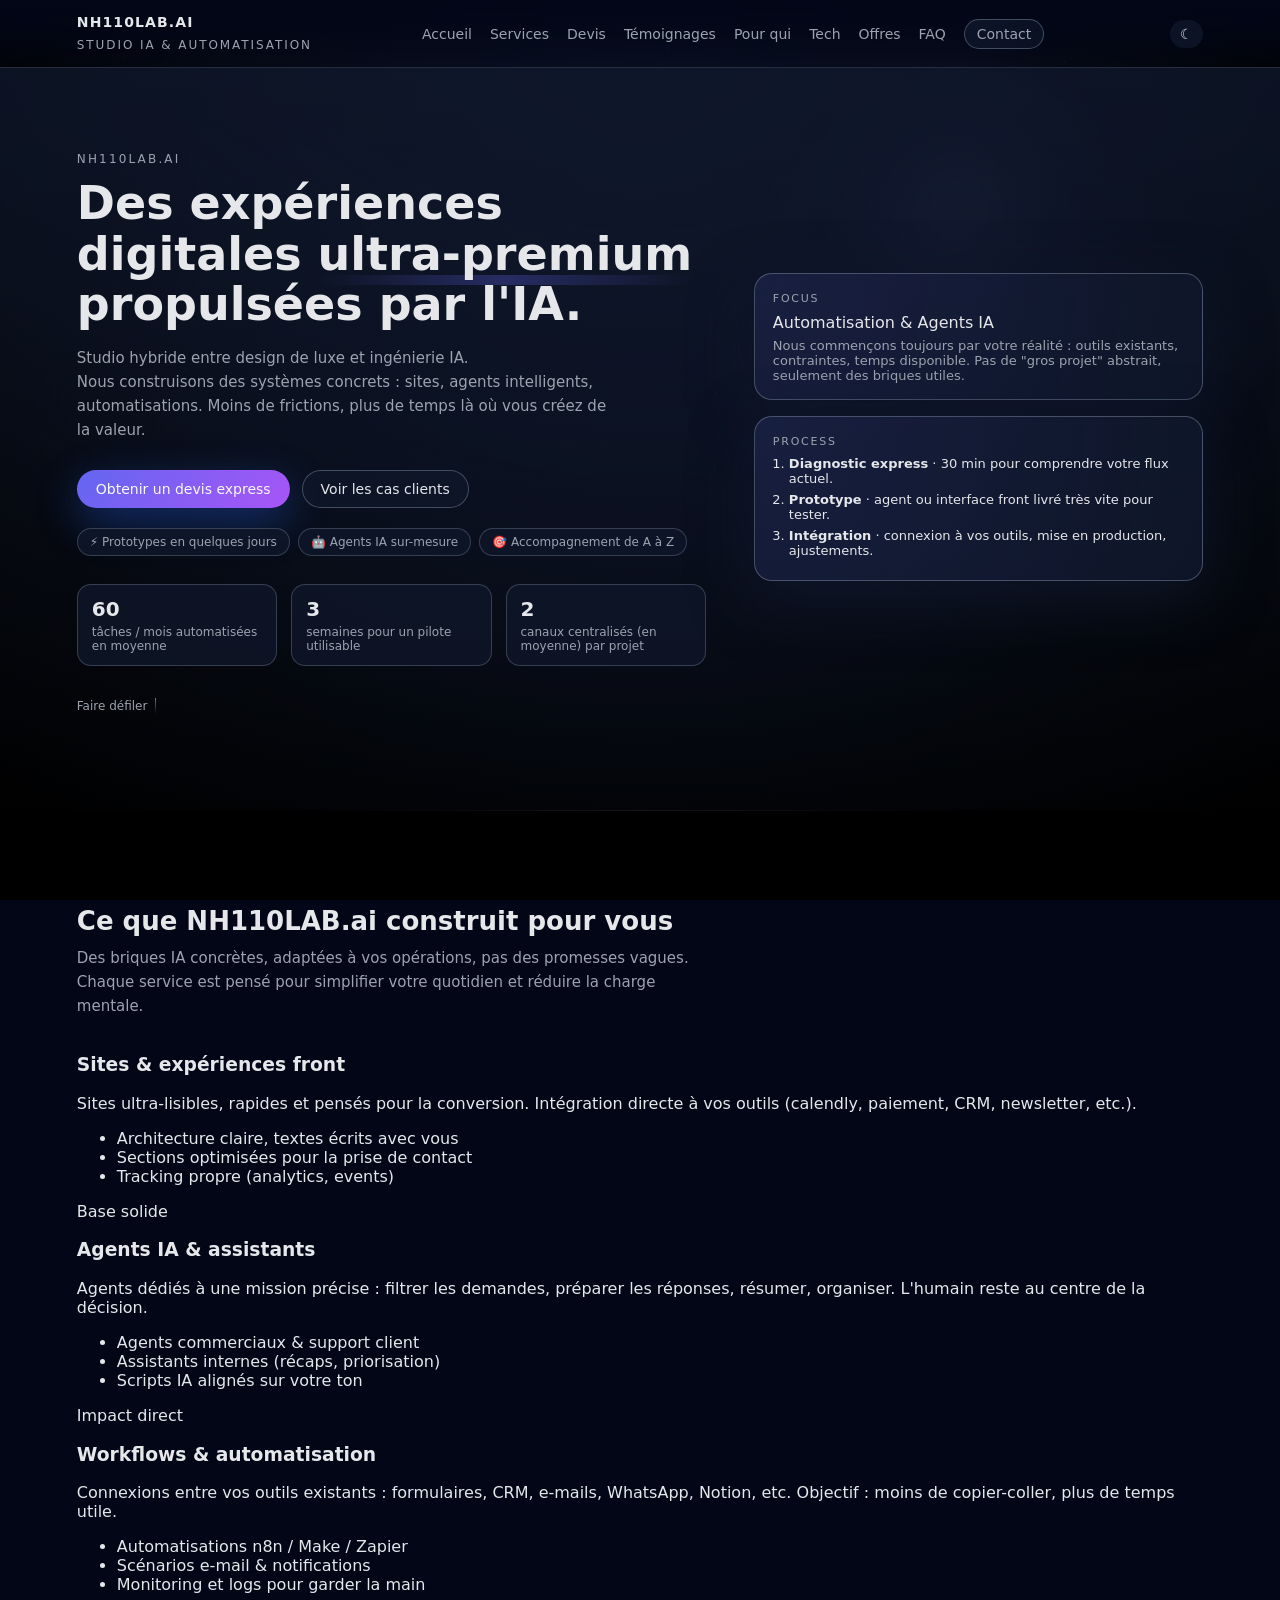
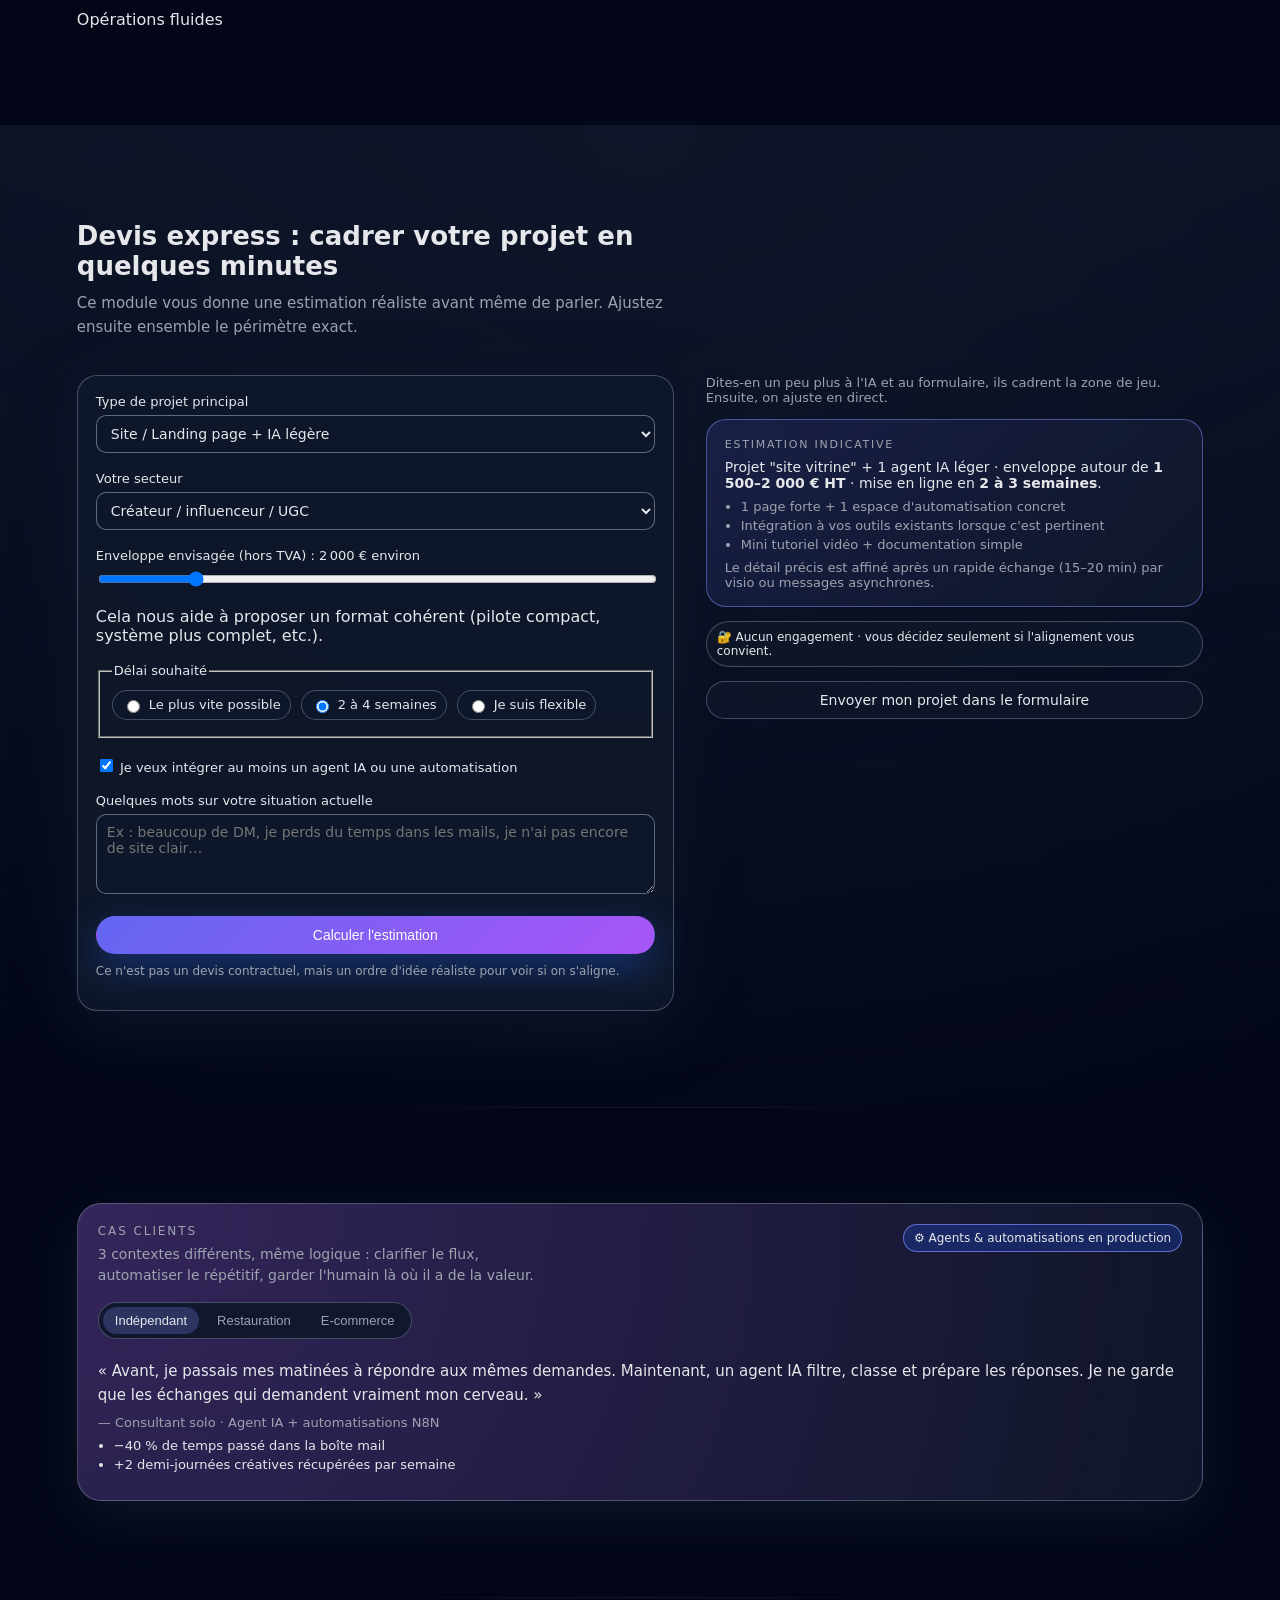
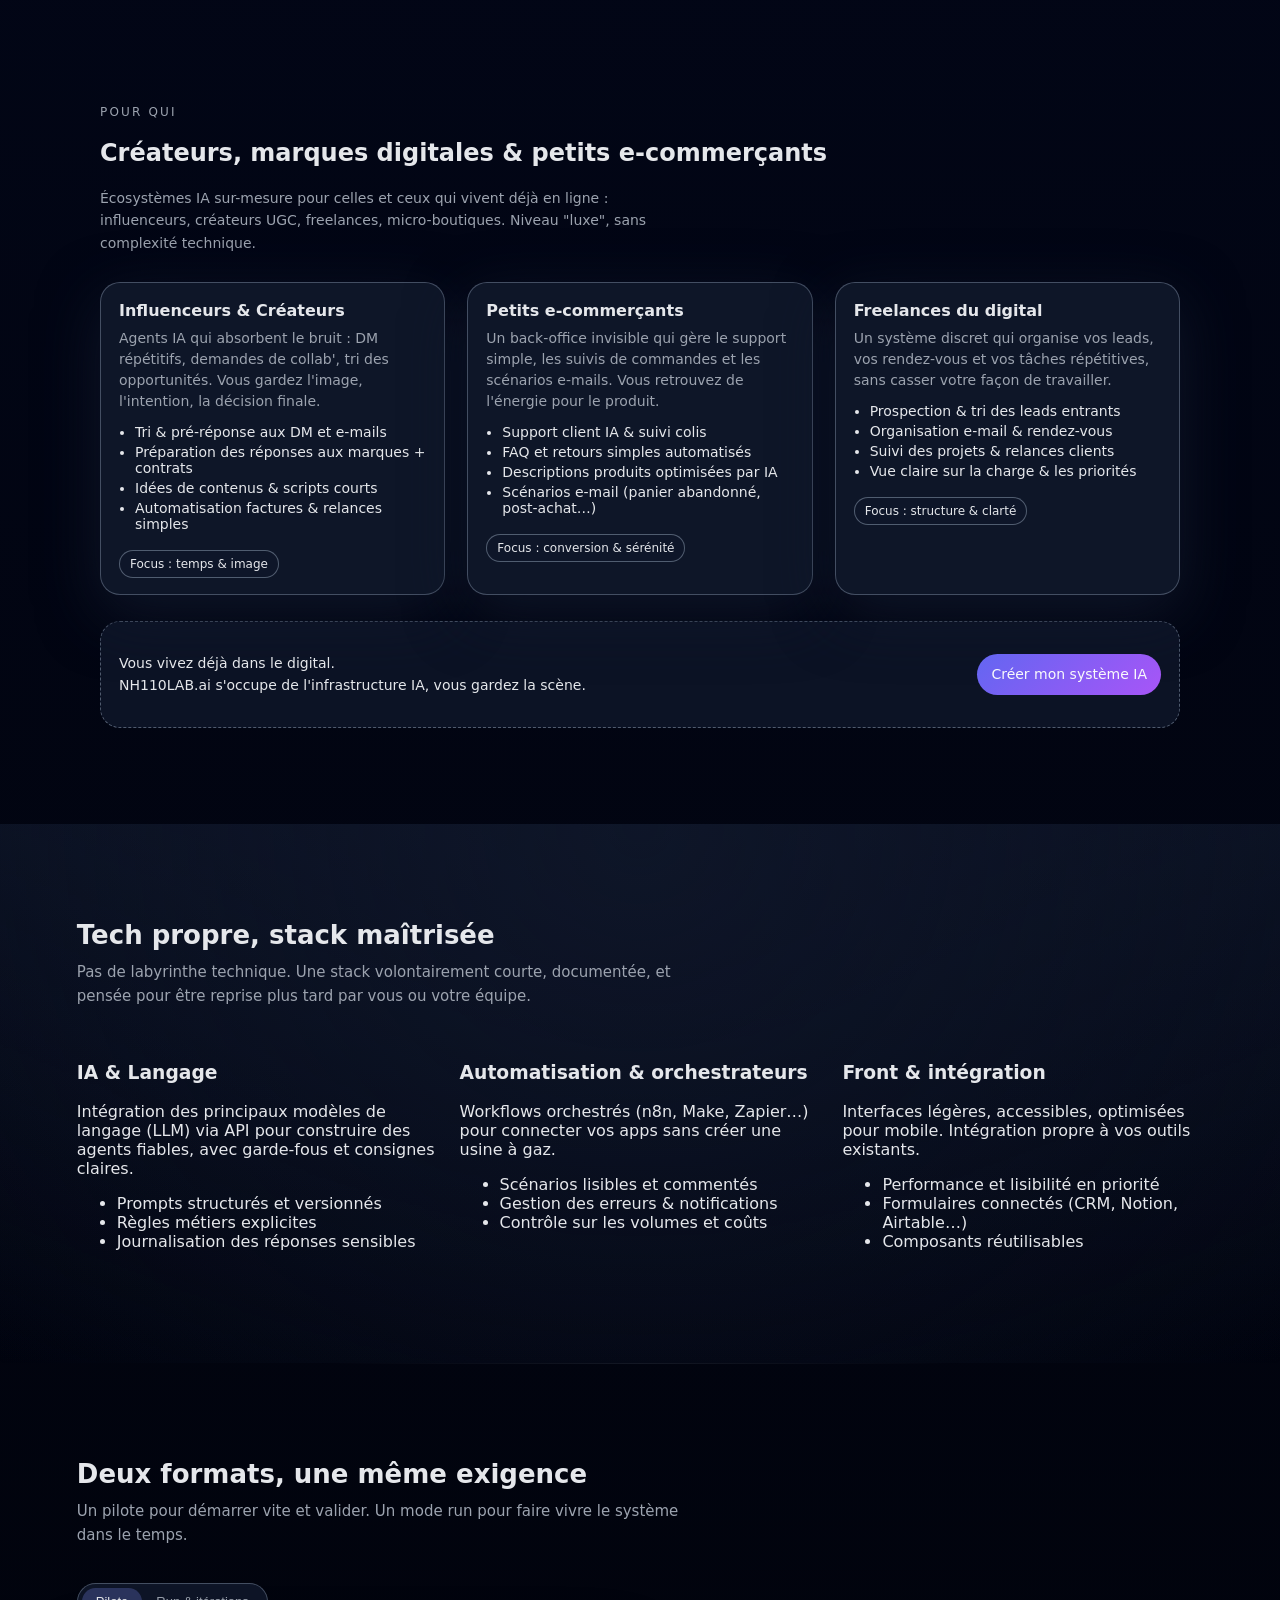
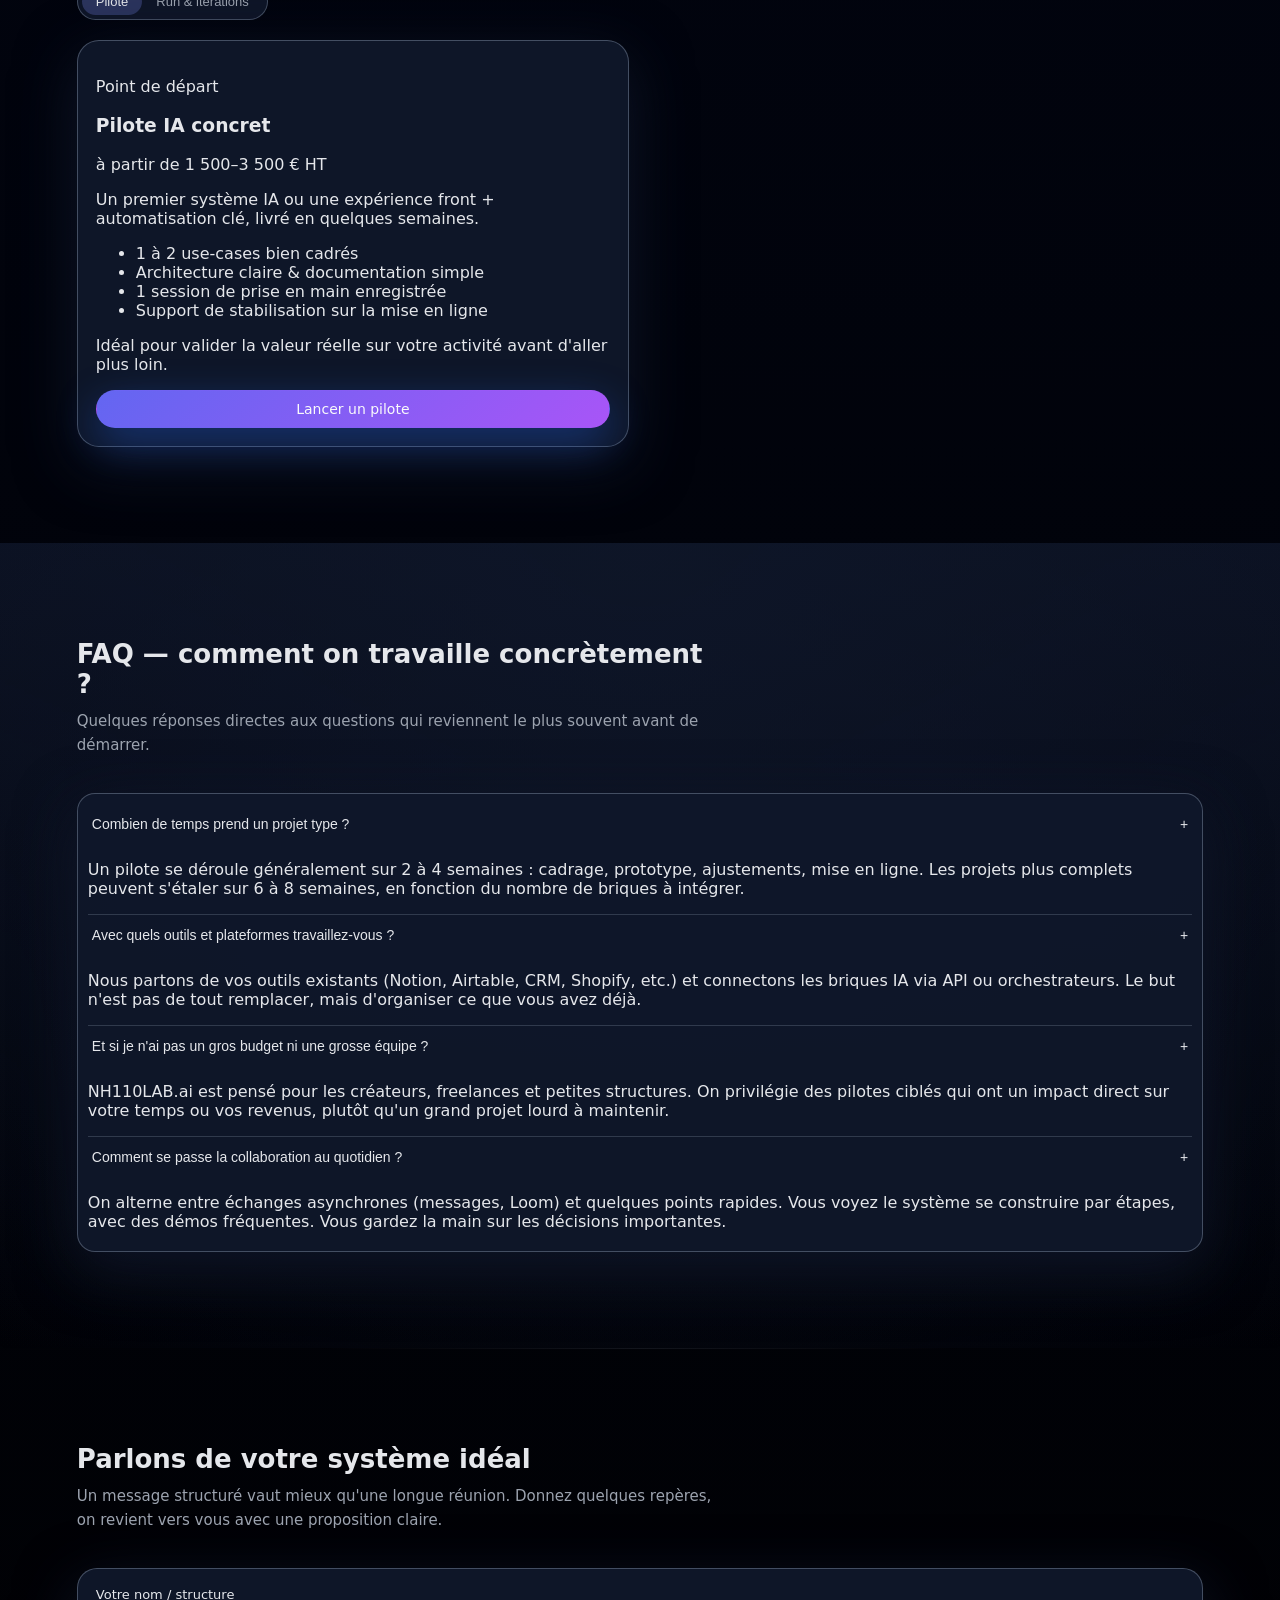
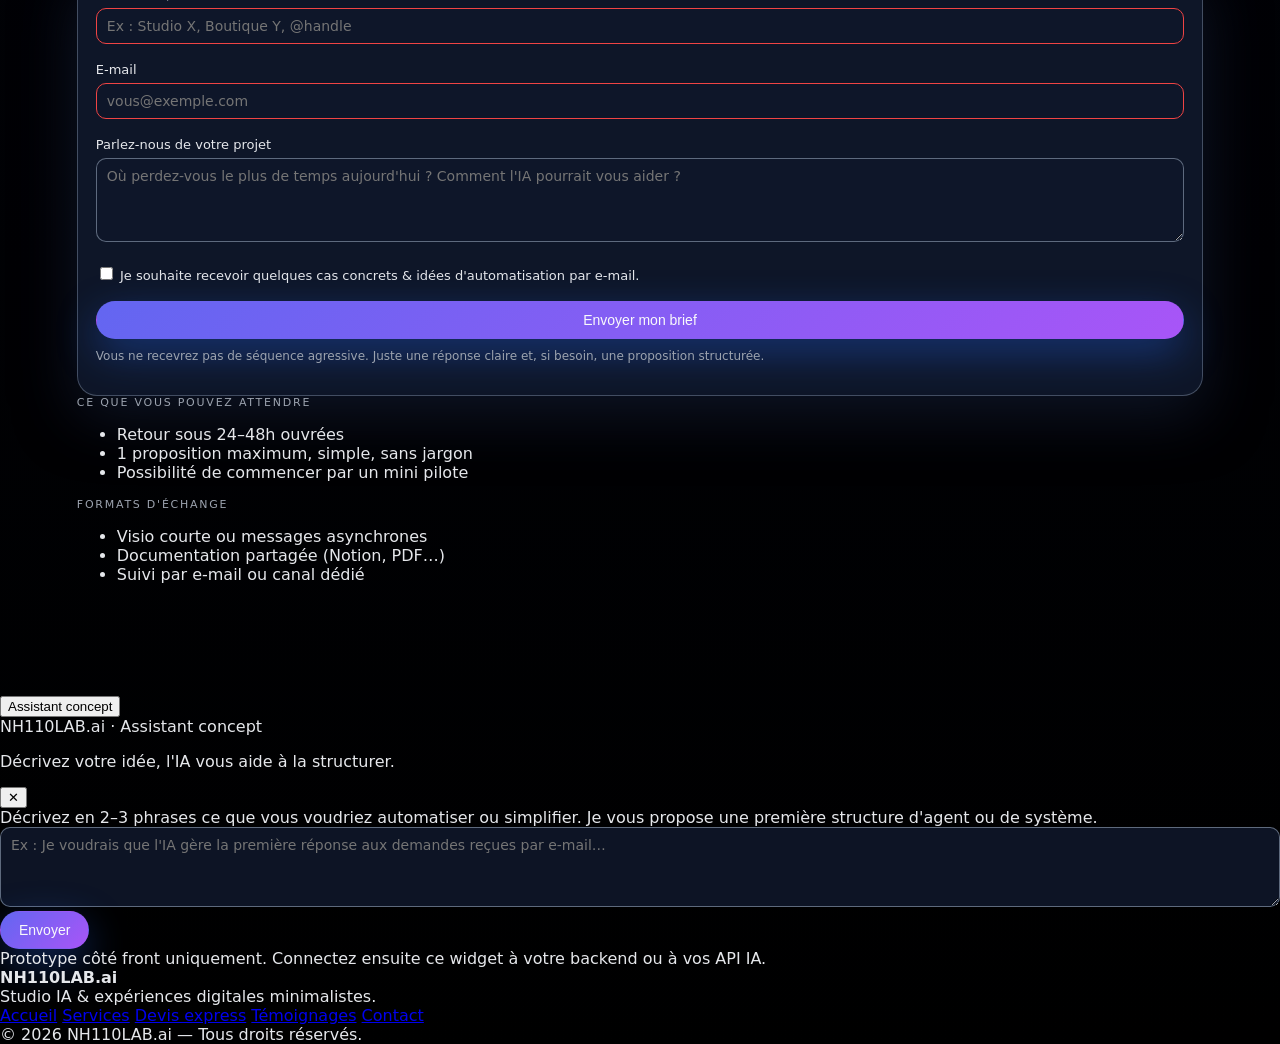
==== commit 72dd9cfb: "Update index.html" ====
--- a/index.html
+++ b/index.html
@@ -1,13 +1,20 @@
+<!-- index.html -->
 <!DOCTYPE html>
 <html lang="fr" data-theme="dark">
 <head>
   <meta charset="UTF-8" />
   <meta name="viewport" content="width=device-width, initial-scale=1" />
   <meta name="theme-color" content="#020617" />
-  <meta name="description" content="NH110LAB.ai : studio IA & automatisation. Sites haut de gamme, agents IA, workflows automatisés pour créateurs, marques digitales et petites structures." />
+  <meta
+    name="description"
+    content="NH110LAB.ai : studio IA & automatisation. Sites haut de gamme, agents IA et workflows automatisés pour créateurs, marques digitales et petites structures."
+  />
   <meta name="robots" content="index, follow" />
   <meta property="og:title" content="NH110LAB.ai — Studio IA &amp; Expériences Digitales" />
-  <meta property="og:description" content="Construisez des expériences digitales ultra-premium propulsées par l'IA." />
+  <meta
+    property="og:description"
+    content="Construisez des expériences digitales ultra-premium propulsées par l'IA."
+  />
   <meta property="og:type" content="website" />
   <meta property="og:url" content="https://nh110lab.ai" />
   <link rel="canonical" href="https://nh110lab.ai" />
@@ -149,106 +156,101 @@
         </p>
       </div>
 
-      <div class="grid-3">
-        <article class="card premium-reveal">
-          <h3>Agents IA pour votre business</h3>
+      <div class="services-grid">
+        <article class="service-card premium-reveal">
+          <h3>Sites &amp; expériences front</h3>
           <p>
-            Assistants opérationnels qui travaillent avec vos règles, votre ton et vos outils :
-            support, qualification de leads, suivi clients, génération de contenu.
-          </p>
-          <ul class="card-list">
-            <li>Connexion e-mail, CRM, WhatsApp, Slack…</li>
-            <li>Scripts et scénarios alignés à votre voix de marque</li>
-            <li>Tableau de bord simple pour piloter l'agent</li>
+            Sites ultra-lisibles, rapides et pensés pour la conversion. Intégration directe à vos outils
+            (calendly, paiement, CRM, newsletter, etc.).
+          </p>
+          <ul>
+            <li>Architecture claire, textes écrits avec vous</li>
+            <li>Sections optimisées pour la prise de contact</li>
+            <li>Tracking propre (analytics, events)</li>
           </ul>
-          <p class="card-footnote">
-            Idéal pour les indépendants, studios et petites structures qui veulent s'alléger sans embaucher.
-          </p>
-        </article>
-
-        <article class="card premium-reveal">
-          <h3>Sites &amp; Interfaces "luxe minimaliste"</h3>
+          <span class="tag">Base solide</span>
+        </article>
+
+        <article class="service-card premium-reveal">
+          <h3>Agents IA &amp; assistants</h3>
           <p>
-            Pages ultra propres inspirées du luxe, de la mode et de la tech haut de gamme.
-            Votre image reste claire même avec peu de contenu.
-          </p>
-          <ul class="card-list">
-            <li>Landing pages orientées conversion</li>
-            <li>Animations fluides, micro-interactions discrètes</li>
-            <li>Responsive par défaut, performance soignée</li>
+            Agents dédiés à une mission précise : filtrer les demandes, préparer les réponses, résumer,
+            organiser. L'humain reste au centre de la décision.
+          </p>
+          <ul>
+            <li>Agents commerciaux &amp; support client</li>
+            <li>Assistants internes (récaps, priorisation)</li>
+            <li>Scripts IA alignés sur votre ton</li>
           </ul>
-          <p class="card-footnote">
-            Parfait pour poser une identité forte, lancer une offre ou redonner cohérence à un site existant.
-          </p>
-        </article>
-
-        <article class="card premium-reveal">
-          <h3>Automatisations &amp; Connecteurs</h3>
+          <span class="tag">Impact direct</span>
+        </article>
+
+        <article class="service-card premium-reveal">
+          <h3>Workflows &amp; automatisation</h3>
           <p>
-            N8N, API, webhooks : vos applications commencent enfin à travailler ensemble.
-            Moins de copier-coller, moins d'onglets, plus de calme.
-          </p>
-          <ul class="card-list">
-            <li>Synchronisation entre vos outils (CRM, Notion, Drive…)</li>
-            <li>Workflows récurrents automatisés</li>
-            <li>Alertes intelligentes seulement quand c'est utile</li>
+            Connexions entre vos outils existants : formulaires, CRM, e-mails, WhatsApp, Notion, etc.
+            Objectif : moins de copier-coller, plus de temps utile.
+          </p>
+          <ul>
+            <li>Automatisations n8n / Make / Zapier</li>
+            <li>Scénarios e-mail &amp; notifications</li>
+            <li>Monitoring et logs pour garder la main</li>
           </ul>
-          <p class="card-footnote">
-            Objectif : réduire les clics, clarifier la journée et sécuriser vos données.
-          </p>
+          <span class="tag">Opérations fluides</span>
         </article>
       </div>
     </section>
 
     <!-- DEVIS EXPRESS -->
-    <section id="devis" class="section section-alt" aria-label="Simulateur de devis express">
+    <section id="devis" class="section section-alt" aria-label="Devis express">
       <div class="section-header premium-reveal">
-        <h2>Devis express &amp; simulation en temps réel</h2>
+        <h2>Devis express : cadrer votre projet en quelques minutes</h2>
         <p>
-          Répondez à quelques questions et obtenez une estimation instantanée
-          de l'enveloppe budgétaire et du niveau de complexité.
-          Ensuite, on affine ensemble en direct.
+          Ce module vous donne une estimation réaliste avant même de parler.
+          Ajustez ensuite ensemble le périmètre exact.
         </p>
       </div>
 
       <div class="quote-layout">
-        <!-- FORMULAIRE -->
         <form id="quote-form" class="quote-form premium-reveal" aria-label="Formulaire de devis express">
           <div class="field-group">
-            <label for="quote-type">Type de projet</label>
-            <select id="quote-type" name="type" aria-label="Type de projet">
-              <option value="site">Site / Landing page</option>
-              <option value="agent">Agent IA / Automatisation</option>
-              <option value="mix">Mix Site + IA</option>
+            <label for="quote-type">Type de projet principal</label>
+            <select id="quote-type" name="type">
+              <option value="site">Site / Landing page + IA légère</option>
+              <option value="agent">Agent IA dédié (vente, support…)</option>
+              <option value="workflow">Automatisation &amp; back-office</option>
+              <option value="mix">Mix site + IA + automatisations</option>
             </select>
           </div>
 
           <div class="field-group">
-            <label for="quote-sector">Contexte / secteur</label>
-            <select id="quote-sector" name="sector" aria-label="Secteur ou contexte">
-              <option value="creator">Créateur / Influenceur / UGC</option>
-              <option value="service">Prestation de service / Freelance</option>
-              <option value="ecom">E-commerce / Boutique en ligne</option>
-              <option value="resto">Restauration / Lieu physique</option>
-              <option value="other">Autre / hybride</option>
+            <label for="quote-sector">Votre secteur</label>
+            <select id="quote-sector" name="sector">
+              <option value="creator">Créateur / influenceur / UGC</option>
+              <option value="freelance">Freelance / indépendant</option>
+              <option value="ecom">E-commerce / marque digitale</option>
+              <option value="service">TPE / service local</option>
+              <option value="other">Autre</option>
             </select>
           </div>
 
           <div class="field-group">
-            <label for="quote-budget">Budget cible (approx.)</label>
+            <label for="quote-budget">
+              Enveloppe envisagée (hors TVA) :
+              <span id="quote-budget-value">2 000</span> € environ
+            </label>
             <input
-              type="range"
               id="quote-budget"
               name="budget"
-              min="600"
+              type="range"
+              min="800"
               max="8000"
               step="200"
-              value="1500"
-              aria-label="Budget cible du projet"
+              value="2000"
             />
-            <div class="quote-budget-display">
-              ~ <span id="quote-budget-value">1 500</span> € HT
-            </div>
+            <p class="field-help">
+              Cela nous aide à proposer un format cohérent (pilote compact, système plus complet, etc.).
+            </p>
           </div>
 
           <fieldset class="field-group">
@@ -330,15 +332,7 @@
     </section>
 
     <!-- TÉMOIGNAGES -->
-    <section id="temoignages" class="section" aria-label="Témoignages clients">
-      <div class="section-header premium-reveal">
-        <h2>Ils avaient besoin de clarté. Ils ont obtenu un système.</h2>
-        <p>
-          Quelques exemples de transformations concrètes : moins de surcharge mentale,
-          plus de structure, plus de temps disponible pour le cœur de leur activité.
-        </p>
-      </div>
-
+    <section id="temoignages" class="section" aria-label="Cas clients et témoignages">
       <div class="testimonials-layout section-alt premium-reveal">
         <header class="testimonials-header-row">
           <div>
@@ -359,7 +353,6 @@
             data-testimonial="indep"
             role="tab"
             aria-selected="true"
-            aria-label="Témoignage indépendant"
           >
             Indépendant
           </button>
@@ -368,7 +361,6 @@
             data-testimonial="resto"
             role="tab"
             aria-selected="false"
-            aria-label="Témoignage restauration"
           >
             Restauration
           </button>
@@ -377,7 +369,6 @@
             data-testimonial="ecom"
             role="tab"
             aria-selected="false"
-            aria-label="Témoignage e-commerce"
           >
             E-commerce
           </button>
@@ -388,7 +379,6 @@
             class="testimonial-panel active"
             data-testimonial-panel="indep"
             role="tabpanel"
-            aria-label="Témoignage indépendant"
           >
             <p class="testimonial-quote">
               « Avant, je passais mes matinées à répondre aux mêmes demandes.
@@ -408,20 +398,18 @@
             class="testimonial-panel"
             data-testimonial-panel="resto"
             role="tabpanel"
-            aria-label="Témoignage restauration"
             aria-hidden="true"
           >
             <p class="testimonial-quote">
-              « Les réservations, questions, commandes à emporter arrivaient partout.
-              On a tout centralisé via un agent IA connecté à nos canaux.
-              Résultat : moins de stress en service, meilleure expérience pour les clients. »
+              « Les réservations arrivent sur tous les canaux, mais le système IA centralise
+              et prépare les réponses. On garde un ton humain, mais sans rester collé au téléphone. »
             </p>
             <p class="testimonial-meta">
-              — Responsable de restaurant · Agent WhatsApp + back-office léger
+              — Restaurateur · Système de réservation + agent IA front
             </p>
             <ul class="testimonial-metrics">
-              <li>Temps de réponse moyen divisé par 3</li>
-              <li>Moins de réservations perdues "entre deux messages"</li>
+              <li>−50&nbsp;% d'appels entrants</li>
+              <li>Réponses cohérentes 7j/7</li>
             </ul>
           </article>
 
@@ -429,19 +417,18 @@
             class="testimonial-panel"
             data-testimonial-panel="ecom"
             role="tabpanel"
-            aria-label="Témoignage e-commerce"
             aria-hidden="true"
           >
             <p class="testimonial-quote">
-              « L'IA s'occupe de la FAQ, des retours simples et des mails courants.
-              Je peux enfin me concentrer sur le produit, les campagnes et la communauté. »
+              « On avait des DM, des mails, des retours. L'IA gère le simple,
+              remonte les cas sensibles, et alimente nos tableaux de bord. »
             </p>
             <p class="testimonial-meta">
-              — Boutique en ligne · Automatisation support + scénarios e-mail
+              — E-commerçant · Support IA + automatisations logistique
             </p>
             <ul class="testimonial-metrics">
-              <li>Support niveau 1 pris en charge à 80&nbsp;%</li>
-              <li>Ouvertures e-mail en hausse grâce aux scénarios personnalisés</li>
+              <li>−35&nbsp;% de tickets manuels</li>
+              <li>Temps de réponse moyen divisé par deux</li>
             </ul>
           </article>
         </div>
@@ -521,890 +508,214 @@
     </section>
 
     <!-- TECH -->
-    <section id="tech" class="section" aria-label="Stack technique">
+    <section id="tech" class="section section-alt" aria-label="Pile technologique">
       <div class="section-header premium-reveal">
-        <h2>Stack technique moderne, sans sur-complexité</h2>
+        <h2>Tech propre, stack maîtrisée</h2>
         <p>
-          L'objectif n'est pas de tout réinventer, mais d'utiliser les bons outils au bon endroit :
-          intelligence artificielle, automatisation, intégration, et un front clair.
+          Pas de labyrinthe technique. Une stack volontairement courte, documentée,
+          et pensée pour être reprise plus tard par vous ou votre équipe.
         </p>
       </div>
 
       <div class="tech-grid">
-        <article class="card premium-reveal">
-          <h3>IA &amp; LLM</h3>
-          <p>Modèles modernes &amp; API pour construire des agents utiles et fiables.</p>
-          <ul class="bullet-grid">
-            <li>OpenAI &amp; outils conversationnels</li>
-            <li>Routage intelligent des demandes</li>
-            <li>Contexte métier sur mesure &amp; sécurisé</li>
+        <article class="tech-card premium-reveal">
+          <h3>IA &amp; Langage</h3>
+          <p>
+            Intégration des principaux modèles de langage (LLM) via API pour construire des agents fiables,
+            avec garde-fous et consignes claires.
+          </p>
+          <ul>
+            <li>Prompts structurés et versionnés</li>
+            <li>Règles métiers explicites</li>
+            <li>Journalisation des réponses sensibles</li>
           </ul>
         </article>
 
-        <article class="card premium-reveal">
-          <h3>Automatisation</h3>
-          <p>N8N, webhooks, intégrations : vos apps commencent à se parler.</p>
-          <ul class="bullet-grid">
-            <li>Flux automatisés e-mail / CRM</li>
-            <li>Connexion à vos bases de données &amp; feuilles de calcul</li>
-            <li>Notifications pertinentes uniquement</li>
+        <article class="tech-card premium-reveal">
+          <h3>Automatisation &amp; orchestrateurs</h3>
+          <p>
+            Workflows orchestrés (n8n, Make, Zapier…) pour connecter vos apps sans créer une usine à gaz.
+          </p>
+          <ul>
+            <li>Scénarios lisibles et commentés</li>
+            <li>Gestion des erreurs &amp; notifications</li>
+            <li>Contrôle sur les volumes et coûts</li>
           </ul>
         </article>
 
-        <article class="card premium-reveal">
-          <h3>Front &amp; UX</h3>
-          <p>Interfaces minimalistes inspirées des codes du luxe et de la tech.</p>
-          <ul class="bullet-grid">
-            <li>Animations douces, focus sur le contenu</li>
-            <li>Responsive par défaut</li>
-            <li>Performance &amp; accessibilité au centre</li>
+        <article class="tech-card premium-reveal">
+          <h3>Front &amp; intégration</h3>
+          <p>
+            Interfaces légères, accessibles, optimisées pour mobile. Intégration propre à vos outils existants.
+          </p>
+          <ul>
+            <li>Performance et lisibilité en priorité</li>
+            <li>Formulaires connectés (CRM, Notion, Airtable…)</li>
+            <li>Composants réutilisables</li>
           </ul>
         </article>
       </div>
     </section>
 
-    <!-- PRICING -->
-    <section id="pricing" class="section" aria-label="Tarification et offres">
+    <!-- OFFRES / PRICING -->
+    <section id="pricing" class="section" aria-label="Offres et formats">
       <div class="section-header premium-reveal">
-        <h2>Formats d'accompagnement clairs</h2>
+        <h2>Deux formats, une même exigence</h2>
         <p>
-          Un pilote pour tester vite, puis un mode "run" pour faire vivre et faire évoluer vos systèmes IA.
+          Un pilote pour démarrer vite et valider. Un mode run pour faire vivre le système dans le temps.
         </p>
       </div>
 
-      <div class="pricing-toggle premium-reveal" role="tablist" aria-label="Formules NH110LAB.ai">
-        <button
-          class="toggle-btn toggle-btn-active"
-          data-mode="pilot"
-          role="tab"
-          aria-selected="true"
-        >
-          Phase Pilote
-        </button>
-        <button
-          class="toggle-btn"
-          data-mode="run"
-          role="tab"
-          aria-selected="false"
-        >
-          Run &amp; amélioration
-        </button>
-      </div>
-
-      <div class="pricing-grid">
-        <!-- PILOTE -->
-        <article class="pricing-card pricing-pilot premium-reveal" role="tabpanel">
-          <header class="pricing-card-header">
-            <h3>Pilote — Mise en place</h3>
-            <p class="pricing-price">À partir de 900 € HT</p>
-          </header>
-          <p class="pricing-caption">
-            Pour tester une idée, un agent, un flux ou une landing sans refaire tout votre système.
-          </p>
-          <ul class="pricing-features">
-            <li>
-              Pack <strong>Essentiel</strong> · 900–1 500 € HT — 1 périmètre simple (site ou agent).
-            </li>
-            <li>
-              Pack <strong>Étendu</strong> · 1 500–2 500 € HT — mix site + agent ou flux plus complexe.
-            </li>
-            <li>Prototype utilisable en production, documentation rapide.</li>
-            <li>Mini support après livraison (ajustements légers).</li>
-          </ul>
-          <p class="pricing-ideal">
-            Idéal si vous voulez "voir en vrai" avant d'investir sur du long terme.
-          </p>
-        </article>
-
-        <!-- RUN -->
-        <article class="pricing-card pricing-run hidden premium-reveal" role="tabpanel">
-          <header class="pricing-card-header">
-            <h3>Run &amp; amélioration — Mensuel</h3>
-            <p class="pricing-price">À partir de 600 € HT / mois</p>
-          </header>
-          <p class="pricing-caption">
-            Quand le pilote fonctionne et que vous voulez un système vivant, entretenu et optimisé.
-          </p>
-          <ul class="pricing-features">
-            <li>
-              Pack <strong>Light</strong> · 600–900 € HT / mois — suivi d'un périmètre unique.
-            </li>
-            <li>
-              Pack <strong>Studio</strong> · 900–1 500 € HT / mois — plusieurs agents / flux + front.
-            </li>
-            <li>Mises à jour régulières (prompts, scénarios, UX).</li>
-            <li>Revue périodique des usages &amp; recommandations.</li>
-          </ul>
-          <p class="pricing-ideal">
-            Idéal si vous voulez un système stable sans vous occuper du technique au quotidien.
-          </p>
-        </article>
+      <div class="pricing-wrapper premium-reveal">
+        <div class="pricing-toggle" role="tablist" aria-label="Choisir le mode d'intervention">
+          <button
+            type="button"
+            class="toggle-btn toggle-btn-active"
+            data-mode="pilot"
+            aria-selected="true"
+          >
+            Pilote
+          </button>
+          <button
+            type="button"
+            class="toggle-btn"
+            data-mode="run"
+            aria-selected="false"
+          >
+            Run &amp; itérations
+          </button>
+        </div>
+
+        <div class="pricing-grid">
+          <article class="pricing-card pricing-pilot">
+            <p class="pricing-kicker">Point de départ</p>
+            <h3>Pilote IA concret</h3>
+            <p class="pricing-range">à partir de 1 500–3 500 € HT</p>
+            <p class="pricing-intro">
+              Un premier système IA ou une expérience front + automatisation clé, livré en quelques semaines.
+            </p>
+            <ul class="pricing-list">
+              <li>1 à 2 use-cases bien cadrés</li>
+              <li>Architecture claire &amp; documentation simple</li>
+              <li>1 session de prise en main enregistrée</li>
+              <li>Support de stabilisation sur la mise en ligne</li>
+            </ul>
+            <p class="pricing-note">
+              Idéal pour valider la valeur réelle sur votre activité avant d'aller plus loin.
+            </p>
+            <a href="#devis" class="btn btn-primary btn-full">Lancer un pilote</a>
+          </article>
+
+          <article class="pricing-card pricing-run hidden">
+            <p class="pricing-kicker">Après le pilote</p>
+            <h3>Run &amp; évolutions</h3>
+            <p class="pricing-range">forfait ou régie à définir</p>
+            <p class="pricing-intro">
+              On garde le système vivant : ajustements, nouvelles briques, monitoring, support.
+            </p>
+            <ul class="pricing-list">
+              <li>Évolutions régulières de vos agents IA</li>
+              <li>Ajout de nouveaux scénarios et intégrations</li>
+              <li>Suivi des métriques clés (temps, volume, conversion)</li>
+              <li>Accès prioritaire pour les demandes stratégiques</li>
+            </ul>
+            <p class="pricing-note">
+              Format discuté ensemble après un premier pilote concluant.
+            </p>
+            <a href="#contact" class="btn btn-primary btn-full">Discuter d'un mode run</a>
+          </article>
+        </div>
       </div>
     </section>
 
     <!-- FAQ -->
-    <section id="faq" class="section" aria-label="Questions fréquentes">
+    <section id="faq" class="section section-alt" aria-label="Questions fréquentes">
       <div class="section-header premium-reveal">
-        <h2>Questions fréquentes</h2>
+        <h2>FAQ — comment on travaille concrètement ?</h2>
         <p>
-          Quelques réponses rapides. Le reste se fait en échangeant directement.
+          Quelques réponses directes aux questions qui reviennent le plus souvent avant de démarrer.
         </p>
       </div>
 
-      <div class="faq-list premium-reveal" role="region" aria-label="Foire aux questions">
-        <div class="faq-item">
+      <div class="faq-list premium-reveal">
+        <article class="faq-item">
           <button class="faq-question" type="button" aria-expanded="false">
-            <span>Est-ce que je dois déjà tout savoir sur l'IA ?</span>
+            <span>Combien de temps prend un projet type&nbsp;?</span>
             <span class="faq-icon">+</span>
           </button>
           <div class="faq-answer">
             <p>
-              Non. Votre métier, c'est de connaître votre activité.
-              Le nôtre, c'est de traduire vos besoins en système IA + automatisation compré<!DOCTYPE html>
-<html lang="fr" data-theme="dark">
-<head>
-  <meta charset="UTF-8" />
-  <meta name="viewport" content="width=device-width, initial-scale=1" />
-  <meta name="theme-color" content="#020617" />
-  <meta name="description" content="NH110LAB.ai : studio IA & automatisation. Sites haut de gamme, agents IA, workflows automatisés pour créateurs, marques digitales et petites structures." />
-  <meta name="robots" content="index, follow" />
-  <meta property="og:title" content="NH110LAB.ai — Studio IA &amp; Expériences Digitales" />
-  <meta property="og:description" content="Construisez des expériences digitales ultra-premium propulsées par l'IA." />
-  <meta property="og:type" content="website" />
-  <meta property="og:url" content="https://nh110lab.ai" />
-  <link rel="canonical" href="https://nh110lab.ai" />
-  <title>NH110LAB.ai — Studio IA &amp; Expériences Digitales</title>
-  <link rel="stylesheet" href="style.css" />
-  <script type="application/ld+json">
-  {
-    "@context": "https://schema.org",
-    "@type": "LocalBusiness",
-    "name": "NH110LAB.ai",
-    "description": "Studio IA & Automatisation - Expériences digitales premium",
-    "url": "https://nh110lab.ai",
-    "contactPoint": {
-      "@type": "ContactPoint",
-      "contactType": "Sales",
-      "email": "contact@nh110lab.ai"
-    },
-    "areaServed": "FR",
-    "sameAs": []
-  }
-  </script>
-</head>
-<body>
-  <!-- ARRIÈRE-PLAN ANIMÉ -->
-  <canvas id="particles" class="bg-canvas"></canvas>
-  <canvas id="orb" class="bg-canvas"></canvas>
-  <canvas id="halo" class="bg-canvas"></canvas>
-
-  <!-- HEADER -->
-  <header class="header" role="banner">
-    <div class="header-left">
-      <a href="#hero" class="logo">NH110LAB.ai</a>
-      <div class="hero-mini">
-        <span class="eyebrow">Studio IA &amp; Automatisation</span>
-      </div>
-    </div>
-
-    <nav class="nav" role="navigation" aria-label="Navigation principale">
-      <a class="nav-link" href="#hero">Accueil</a>
-      <a class="nav-link" href="#services">Services</a>
-      <a class="nav-link" href="#devis">Devis</a>
-      <a class="nav-link" href="#temoignages">Témoignages</a>
-      <a class="nav-link" href="#digital-creators">Pour qui</a>
-      <a class="nav-link" href="#tech">Tech</a>
-      <a class="nav-link" href="#pricing">Offres</a>
-      <a class="nav-link" href="#faq">FAQ</a>
-      <a class="nav-link nav-link-cta" href="#contact">Contact</a>
-    </nav>
-
-    <button class="theme-toggle" type="button" aria-label="Basculer le thème">
-      <span class="theme-toggle-icon" data-theme-icon>☾</span>
-    </button>
-
-    <button class="nav-toggle" type="button" aria-label="Ouvrir le menu">
-      <span></span><span></span><span></span>
-    </button>
-  </header>
-
-  <main role="main">
-    <!-- HERO -->
-    <section id="hero" class="section hero section-alt" aria-label="Section d'accueil">
-      <div class="hero-text premium-reveal">
-        <p class="eyebrow">NH110LAB.ai</p>
-        <h1>
-          Des expériences digitales
-          <span class="underline">ultra-premium</span><br />
-          propulsées par l'IA.
-        </h1>
-        <p class="hero-subtitle">
-          Studio hybride entre design de luxe et ingénierie IA.<br />
-          Nous construisons des systèmes concrets : sites, agents intelligents, automatisations.
-          Moins de frictions, plus de temps là où vous créez de la valeur.
-        </p>
-
-        <div class="hero-actions">
-          <a href="#devis" class="btn btn-primary" aria-label="Obtenir un devis express pour votre projet">
-            Obtenir un devis express
-          </a>
-          <a href="#temoignages" class="btn btn-ghost" aria-label="Voir les cas clients et témoignages">
-            Voir les cas clients
-          </a>
-        </div>
-
-        <div class="hero-highlights">
-          <span class="pill">⚡ Prototypes en quelques jours</span>
-          <span class="pill">🤖 Agents IA sur-mesure</span>
-          <span class="pill">🎯 Accompagnement de A à Z</span>
-        </div>
-
-        <div class="hero-stats">
-          <div class="stat">
-            <p class="stat-number" data-count="60">60</p>
-            <p class="stat-label">tâches / mois automatisées en moyenne</p>
-          </div>
-          <div class="stat">
-            <p class="stat-number" data-count="3">3</p>
-            <p class="stat-label">semaines pour un pilote utilisable</p>
-          </div>
-          <div class="stat">
-            <p class="stat-number" data-count="2">2</p>
-            <p class="stat-label">canaux centralisés (en moyenne) par projet</p>
-          </div>
-        </div>
-
-        <div class="scroll-hint">
-          <span>Faire défiler</span>
-          <span class="scroll-line"></span>
-        </div>
-      </div>
-
-      <aside class="hero-aside premium-reveal">
-        <article class="metric-card">
-          <p class="metric-label">Focus</p>
-          <p class="metric-value">Automatisation &amp; Agents IA</p>
-          <p class="metric-footnote">
-            Nous commençons toujours par votre réalité : outils existants, contraintes, temps disponible.
-            Pas de "gros projet" abstrait, seulement des briques utiles.
-          </p>
-        </article>
-
-        <article class="timeline-card">
-          <p class="metric-label">Process</p>
-          <ol class="timeline-list">
-            <li><strong>Diagnostic express</strong> · 30 min pour comprendre votre flux actuel.</li>
-            <li><strong>Prototype</strong> · agent ou interface front livré très vite pour tester.</li>
-            <li><strong>Intégration</strong> · connexion à vos outils, mise en production, ajustements.</li>
-          </ol>
-        </article>
-      </aside>
-    </section>
-
-    <!-- SERVICES -->
-    <section id="services" class="section" aria-label="Services proposés">
-      <div class="section-header premium-reveal">
-        <h2>Ce que NH110LAB.ai construit pour vous</h2>
-        <p>
-          Des briques IA concrètes, adaptées à vos opérations, pas des promesses vagues.
-          Chaque service est pensé pour simplifier votre quotidien et réduire la charge mentale.
-        </p>
-      </div>
-
-      <div class="grid-3">
-        <article class="card premium-reveal">
-          <h3>Agents IA pour votre business</h3>
-          <p>
-            Assistants opérationnels qui travaillent avec vos règles, votre ton et vos outils :
-            support, qualification de leads, suivi clients, génération de contenu.
-          </p>
-          <ul class="card-list">
-            <li>Connexion e-mail, CRM, WhatsApp, Slack…</li>
-            <li>Scripts et scénarios alignés à votre voix de marque</li>
-            <li>Tableau de bord simple pour piloter l'agent</li>
-          </ul>
-          <p class="card-footnote">
-            Idéal pour les indépendants, studios et petites structures qui veulent s'alléger sans embaucher.
-          </p>
-        </article>
-
-        <article class="card premium-reveal">
-          <h3>Sites &amp; Interfaces "luxe minimaliste"</h3>
-          <p>
-            Pages ultra propres inspirées du luxe, de la mode et de la tech haut de gamme.
-            Votre image reste claire même avec peu de contenu.
-          </p>
-          <ul class="card-list">
-            <li>Landing pages orientées conversion</li>
-            <li>Animations fluides, micro-interactions discrètes</li>
-            <li>Responsive par défaut, performance soignée</li>
-          </ul>
-          <p class="card-footnote">
-            Parfait pour poser une identité forte, lancer une offre ou redonner cohérence à un site existant.
-          </p>
-        </article>
-
-        <article class="card premium-reveal">
-          <h3>Automatisations &amp; Connecteurs</h3>
-          <p>
-            N8N, API, webhooks : vos applications commencent enfin à travailler ensemble.
-            Moins de copier-coller, moins d'onglets, plus de calme.
-          </p>
-          <ul class="card-list">
-            <li>Synchronisation entre vos outils (CRM, Notion, Drive…)</li>
-            <li>Workflows récurrents automatisés</li>
-            <li>Alertes intelligentes seulement quand c'est utile</li>
-          </ul>
-          <p class="card-footnote">
-            Objectif : réduire les clics, clarifier la journée et sécuriser vos données.
-          </p>
-        </article>
-      </div>
-    </section>
-
-    <!-- DEVIS EXPRESS -->
-    <section id="devis" class="section section-alt" aria-label="Simulateur de devis express">
-      <div class="section-header premium-reveal">
-        <h2>Devis express &amp; simulation en temps réel</h2>
-        <p>
-          Répondez à quelques questions et obtenez une estimation instantanée
-          de l'enveloppe budgétaire et du niveau de complexité.
-          Ensuite, on affine ensemble en direct.
-        </p>
-      </div>
-
-      <div class="quote-layout">
-        <!-- FORMULAIRE -->
-        <form id="quote-form" class="quote-form premium-reveal" aria-label="Formulaire de devis express">
-          <div class="field-group">
-            <label for="quote-type">Type de projet</label>
-            <select id="quote-type" name="type" aria-label="Type de projet">
-              <option value="site">Site / Landing page</option>
-              <option value="agent">Agent IA / Automatisation</option>
-              <option value="mix">Mix Site + IA</option>
-            </select>
-          </div>
-
-          <div class="field-group">
-            <label for="quote-sector">Contexte / secteur</label>
-            <select id="quote-sector" name="sector" aria-label="Secteur ou contexte">
-              <option value="creator">Créateur / Influenceur / UGC</option>
-              <option value="service">Prestation de service / Freelance</option>
-              <option value="ecom">E-commerce / Boutique en ligne</option>
-              <option value="resto">Restauration / Lieu physique</option>
-              <option value="other">Autre / hybride</option>
-            </select>
-          </div>
-
-          <div class="field-group">
-            <label for="quote-budget">Budget cible (approx.)</label>
-            <input
-              type="range"
-              id="quote-budget"
-              name="budget"
-              min="600"
-              max="8000"
-              step="200"
-              value="1500"
-              aria-label="Budget cible du projet"
-            />
-            <div class="quote-budget-display">
-              ~ <span id="quote-budget-value">1 500</span> € HT
-            </div>
-          </div>
-
-          <fieldset class="field-group">
-            <legend style="font-size: 13px; margin-bottom: 6px; font-weight: 500;">Délai souhaité</legend>
-            <div class="quote-deadline-options">
-              <label>
-                <input type="radio" name="quote-deadline" value="rapide" />
-                Le plus vite possible
-              </label>
-              <label>
-                <input type="radio" name="quote-deadline" value="standard" checked />
-                2 à 4 semaines
-              </label>
-              <label>
-                <input type="radio" name="quote-deadline" value="cool" />
-                Je suis flexible
-              </label>
-            </div>
-          </fieldset>
-
-          <div class="field-group">
-            <label>
-              <input type="checkbox" id="quote-ai" name="includeAi" checked />
-              Je veux intégrer au moins un agent IA ou une automatisation
-            </label>
-          </div>
-
-          <div class="field-group">
-            <label for="quote-notes">Quelques mots sur votre situation actuelle</label>
-            <textarea
-              id="quote-notes"
-              name="notes"
-              rows="3"
-              placeholder="Ex : beaucoup de DM, je perds du temps dans les mails, je n'ai pas encore de site clair…"
-              aria-label="Description de votre situation"
-            ></textarea>
-          </div>
-
-          <button type="submit" class="btn btn-primary btn-full">
-            Calculer l'estimation
-          </button>
-
-          <p class="form-note">
-            Ce n'est pas un devis contractuel, mais un ordre d'idée réaliste pour voir si on s'aligne.
-          </p>
-        </form>
-
-        <!-- RÉSULTAT -->
-        <aside class="quote-summary premium-reveal" role="region" aria-live="polite" aria-label="Résumé de l'estimation">
-          <p class="quote-tagline" id="quote-tagline">
-            Dites-en un peu plus à l'IA et au formulaire, ils cadrent la zone de jeu.
-            Ensuite, on ajuste en direct.
-          </p>
-          <div class="quote-result-card">
-            <p class="metric-label">Estimation indicative</p>
-            <p class="quote-result" id="quote-result">
-              Projet "site vitrine" + 1 agent IA léger ·
-              enveloppe autour de <strong>1 500–2 000 € HT</strong> ·
-              mise en ligne en <strong>2 à 3 semaines</strong>.
-            </p>
-            <ul class="quote-bullets" id="quote-bullets">
-              <li>1 page forte + 1 espace d'automatisation concret</li>
-              <li>Intégration à vos outils existants lorsque c'est pertinent</li>
-              <li>Mini tutoriel vidéo + documentation simple</li>
-            </ul>
-            <p class="quote-ideal" id="quote-ideal">
-              Le détail précis est affiné après un rapide échange (15–20 min)
-              par visio ou messages asynchrones.
-            </p>
-          </div>
-          <div class="quote-badge" id="quote-badge">
-            🔐 Aucun engagement · vous décidez seulement si l'alignement vous convient.
-          </div>
-          <a href="#contact" class="btn btn-ghost btn-full">
-            Envoyer mon projet dans le formulaire
-          </a>
-        </aside>
-      </div>
-    </section>
-
-    <!-- TÉMOIGNAGES -->
-    <section id="temoignages" class="section" aria-label="Témoignages clients">
-      <div class="section-header premium-reveal">
-        <h2>Ils avaient besoin de clarté. Ils ont obtenu un système.</h2>
-        <p>
-          Quelques exemples de transformations concrètes : moins de surcharge mentale,
-          plus de structure, plus de temps disponible pour le cœur de leur activité.
-        </p>
-      </div>
-
-      <div class="testimonials-layout section-alt premium-reveal">
-        <header class="testimonials-header-row">
-          <div>
-            <p class="testimonials-kicker">Cas clients</p>
-            <p class="testimonials-intro">
-              3 contextes différents, même logique : clarifier le flux, automatiser le répétitif,
-              garder l'humain là où il a de la valeur.
-            </p>
-          </div>
-          <div class="testimonials-meta-badge">
-            ⚙️ Agents &amp; automatisations en production
-          </div>
-        </header>
-
-        <div class="testimonial-tabs" role="tablist" aria-label="Sélectionner un témoignage">
-          <button
-            class="testimonial-tab active"
-            data-testimonial="indep"
-            role="tab"
-            aria-selected="true"
-            aria-label="Témoignage indépendant"
-          >
-            Indépendant
-          </button>
-          <button
-            class="testimonial-tab"
-            data-testimonial="resto"
-            role="tab"
-            aria-selected="false"
-            aria-label="Témoignage restauration"
-          >
-            Restauration
-          </button>
-          <button
-            class="testimonial-tab"
-            data-testimonial="ecom"
-            role="tab"
-            aria-selected="false"
-            aria-label="Témoignage e-commerce"
-          >
-            E-commerce
-          </button>
-        </div>
-
-        <div class="testimonial-panels">
-          <article
-            class="testimonial-panel active"
-            data-testimonial-panel="indep"
-            role="tabpanel"
-            aria-label="Témoignage indépendant"
-          >
-            <p class="testimonial-quote">
-              « Avant, je passais mes matinées à répondre aux mêmes demandes.
-              Maintenant, un agent IA filtre, classe et prépare les réponses.
-              Je ne garde que les échanges qui demandent vraiment mon cerveau. »
-            </p>
-            <p class="testimonial-meta">
-              — Consultant solo · Agent IA + automatisations N8N
-            </p>
-            <ul class="testimonial-metrics">
-              <li>−40&nbsp;% de temps passé dans la boîte mail</li>
-              <li>+2 demi-journées créatives récupérées par semaine</li>
-            </ul>
-          </article>
-
-          <article
-            class="testimonial-panel"
-            data-testimonial-panel="resto"
-            role="tabpanel"
-            aria-label="Témoignage restauration"
-            aria-hidden="true"
-          >
-            <p class="testimonial-quote">
-              « Les réservations, questions, commandes à emporter arrivaient partout.
-              On a tout centralisé via un agent IA connecté à nos canaux.
-              Résultat : moins de stress en service, meilleure expérience pour les clients. »
-            </p>
-            <p class="testimonial-meta">
-              — Responsable de restaurant · Agent WhatsApp + back-office léger
-            </p>
-            <ul class="testimonial-metrics">
-              <li>Temps de réponse moyen divisé par 3</li>
-              <li>Moins de réservations perdues "entre deux messages"</li>
-            </ul>
-          </article>
-
-          <article
-            class="testimonial-panel"
-            data-testimonial-panel="ecom"
-            role="tabpanel"
-            aria-label="Témoignage e-commerce"
-            aria-hidden="true"
-          >
-            <p class="testimonial-quote">
-              « L'IA s'occupe de la FAQ, des retours simples et des mails courants.
-              Je peux enfin me concentrer sur le produit, les campagnes et la communauté. »
-            </p>
-            <p class="testimonial-meta">
-              — Boutique en ligne · Automatisation support + scénarios e-mail
-            </p>
-            <ul class="testimonial-metrics">
-              <li>Support niveau 1 pris en charge à 80&nbsp;%</li>
-              <li>Ouvertures e-mail en hausse grâce aux scénarios personnalisés</li>
-            </ul>
-          </article>
-        </div>
-      </div>
-    </section>
-
-    <!-- POUR QUI / DIGITAL CREATORS -->
-    <section id="digital-creators" class="section" aria-label="Pour qui nous travaillons">
-      <div class="container digital-creators-wrapper">
-        <div class="digital-creators-header premium-reveal">
-          <p class="eyebrow">Pour qui</p>
-          <h2>Créateurs, marques digitales &amp; petits e-commerçants</h2>
-          <p class="subtitle">
-            Écosystèmes IA sur-mesure pour celles et ceux qui vivent déjà en ligne :
-            influenceurs, créateurs UGC, freelances, micro-boutiques.
-            Niveau "luxe", sans complexité technique.
-          </p>
-        </div>
-
-        <div class="digital-grid">
-          <article class="digital-card premium-reveal">
-            <h3>Influenceurs &amp; Créateurs</h3>
-            <p>
-              Agents IA qui absorbent le bruit : DM répétitifs, demandes de collab', tri des opportunités.
-              Vous gardez l'image, l'intention, la décision finale.
-            </p>
-            <ul>
-              <li>Tri &amp; pré-réponse aux DM et e-mails</li>
-              <li>Préparation des réponses aux marques + contrats</li>
-              <li>Idées de contenus &amp; scripts courts</li>
-              <li>Automatisation factures &amp; relances simples</li>
-            </ul>
-            <span class="tag">Focus : temps &amp; image</span>
-          </article>
-
-          <article class="digital-card premium-reveal">
-            <h3>Petits e-commerçants</h3>
-            <p>
-              Un back-office invisible qui gère le support simple, les suivis de commandes
-              et les scénarios e-mails. Vous retrouvez de l'énergie pour le produit.
-            </p>
-            <ul>
-              <li>Support client IA &amp; suivi colis</li>
-              <li>FAQ et retours simples automatisés</li>
-              <li>Descriptions produits optimisées par IA</li>
-              <li>Scénarios e-mail (panier abandonné, post-achat…)</li>
-            </ul>
-            <span class="tag">Focus : conversion &amp; sérénité</span>
-          </article>
-
-          <article class="digital-card premium-reveal">
-            <h3>Freelances du digital</h3>
-            <p>
-              Un système discret qui organise vos leads, vos rendez-vous et vos
-              tâches répétitives, sans casser votre façon de travailler.
-            </p>
-            <ul>
-              <li>Prospection &amp; tri des leads entrants</li>
-              <li>Organisation e-mail &amp; rendez-vous</li>
-              <li>Suivi des projets &amp; relances clients</li>
-              <li>Vue claire sur la charge &amp; les priorités</li>
-            </ul>
-            <span class="tag">Focus : structure &amp; clarté</span>
-          </article>
-        </div>
-
-        <div class="digital-cta premium-reveal">
-          <p>
-            Vous vivez déjà dans le digital.<br />
-            NH110LAB.ai s'occupe de l'infrastructure IA, vous gardez la scène.
-          </p>
-          <a href="#contact" class="cta-button">
-            Créer mon système IA
-          </a>
-        </div>
-      </div>
-    </section>
-
-    <!-- TECH -->
-    <section id="tech" class="section" aria-label="Stack technique">
-      <div class="section-header premium-reveal">
-        <h2>Stack technique moderne, sans sur-complexité</h2>
-        <p>
-          L'objectif n'est pas de tout réinventer, mais d'utiliser les bons outils au bon endroit :
-          intelligence artificielle, automatisation, intégration, et un front clair.
-        </p>
-      </div>
-
-      <div class="tech-grid">
-        <article class="card premium-reveal">
-          <h3>IA &amp; LLM</h3>
-          <p>Modèles modernes &amp; API pour construire des agents utiles et fiables.</p>
-          <ul class="bullet-grid">
-            <li>OpenAI &amp; outils conversationnels</li>
-            <li>Routage intelligent des demandes</li>
-            <li>Contexte métier sur mesure &amp; sécurisé</li>
-          </ul>
-        </article>
-
-        <article class="card premium-reveal">
-          <h3>Automatisation</h3>
-          <p>N8N, webhooks, intégrations : vos apps commencent à se parler.</p>
-          <ul class="bullet-grid">
-            <li>Flux automatisés e-mail / CRM</li>
-            <li>Connexion à vos bases de données &amp; feuilles de calcul</li>
-            <li>Notifications pertinentes uniquement</li>
-          </ul>
-        </article>
-
-        <article class="card premium-reveal">
-          <h3>Front &amp; UX</h3>
-          <p>Interfaces minimalistes inspirées des codes du luxe et de la tech.</p>
-          <ul class="bullet-grid">
-            <li>Animations douces, focus sur le contenu</li>
-            <li>Responsive par défaut</li>
-            <li>Performance &amp; accessibilité au centre</li>
-          </ul>
-        </article>
-      </div>
-    </section>
-
-    <!-- PRICING -->
-    <section id="pricing" class="section" aria-label="Tarification et offres">
-      <div class="section-header premium-reveal">
-        <h2>Formats d'accompagnement clairs</h2>
-        <p>
-          Un pilote pour tester vite, puis un mode "run" pour faire vivre et faire évoluer vos systèmes IA.
-        </p>
-      </div>
-
-      <div class="pricing-toggle premium-reveal" role="tablist" aria-label="Formules NH110LAB.ai">
-        <button
-          class="toggle-btn toggle-btn-active"
-          data-mode="pilot"
-          role="tab"
-          aria-selected="true"
-        >
-          Phase Pilote
-        </button>
-        <button
-          class="toggle-btn"
-          data-mode="run"
-          role="tab"
-          aria-selected="false"
-        >
-          Run &amp; amélioration
-        </button>
-      </div>
-
-      <div class="pricing-grid">
-        <!-- PILOTE -->
-        <article class="pricing-card pricing-pilot premium-reveal" role="tabpanel">
-          <header class="pricing-card-header">
-            <h3>Pilote — Mise en place</h3>
-            <p class="pricing-price">À partir de 900 € HT</p>
-          </header>
-          <p class="pricing-caption">
-            Pour tester une idée, un agent, un flux ou une landing sans refaire tout votre système.
-          </p>
-          <ul class="pricing-features">
-            <li>
-              Pack <strong>Essentiel</strong> · 900–1 500 € HT — 1 périmètre simple (site ou agent).
-            </li>
-            <li>
-              Pack <strong>Étendu</strong> · 1 500–2 500 € HT — mix site + agent ou flux plus complexe.
-            </li>
-            <li>Prototype utilisable en production, documentation rapide.</li>
-            <li>Mini support après livraison (ajustements légers).</li>
-          </ul>
-          <p class="pricing-ideal">
-            Idéal si vous voulez "voir en vrai" avant d'investir sur du long terme.
-          </p>
-        </article>
-
-        <!-- RUN -->
-        <article class="pricing-card pricing-run hidden premium-reveal" role="tabpanel">
-          <header class="pricing-card-header">
-            <h3>Run &amp; amélioration — Mensuel</h3>
-            <p class="pricing-price">À partir de 600 € HT / mois</p>
-          </header>
-          <p class="pricing-caption">
-            Quand le pilote fonctionne et que vous voulez un système vivant, entretenu et optimisé.
-          </p>
-          <ul class="pricing-features">
-            <li>
-              Pack <strong>Light</strong> · 600–900 € HT / mois — suivi d'un périmètre unique.
-            </li>
-            <li>
-              Pack <strong>Studio</strong> · 900–1 500 € HT / mois — plusieurs agents / flux + front.
-            </li>
-            <li>Mises à jour régulières (prompts, scénarios, UX).</li>
-            <li>Revue périodique des usages &amp; recommandations.</li>
-          </ul>
-          <p class="pricing-ideal">
-            Idéal si vous voulez un système stable sans vous occuper du technique au quotidien.
-          </p>
-        </article>
-      </div>
-    </section>
-
-    <!-- FAQ -->
-    <section id="faq" class="section" aria-label="Questions fréquentes">
-      <div class="section-header premium-reveal">
-        <h2>Questions fréquentes</h2>
-        <p>
-          Quelques réponses rapides. Le reste se fait en échangeant directement.
-        </p>
-      </div>
-
-      <div class="faq-list premium-reveal" role="region" aria-label="Foire aux questions">
-        <div class="faq-item">
+              Un pilote se déroule généralement sur 2 à 4 semaines : cadrage, prototype,
+              ajustements, mise en ligne. Les projets plus complets peuvent s'étaler sur 6 à 8 semaines,
+              en fonction du nombre de briques à intégrer.
+            </p>
+          </div>
+        </article>
+
+        <article class="faq-item">
           <button class="faq-question" type="button" aria-expanded="false">
-            <span>Est-ce que je dois déjà tout savoir sur l'IA ?</span>
+            <span>Avec quels outils et plateformes travaillez-vous&nbsp;?</span>
             <span class="faq-icon">+</span>
           </button>
           <div class="faq-answer">
             <p>
-              Non. Votre métier, c'est de connaître votre activité.
-              Le nôtre, c'est de traduire vos besoins en système IA + automatisation compréhensible
-              et maintenable. On vulgarise, on cadre, on ne vous noie pas dans le jargon.
-            </p>
-          </div>
-        </div>
-
-        <div class="faq-item">
+              Nous partons de vos outils existants (Notion, Airtable, CRM, Shopify, etc.) et
+              connectons les briques IA via API ou orchestrateurs. Le but n'est pas de tout remplacer,
+              mais d'organiser ce que vous avez déjà.
+            </p>
+          </div>
+        </article>
+
+        <article class="faq-item">
           <button class="faq-question" type="button" aria-expanded="false">
-            <span>Combien de temps pour voir un premier résultat concret ?</span>
+            <span>Et si je n'ai pas un gros budget ni une grosse équipe&nbsp;?</span>
             <span class="faq-icon">+</span>
           </button>
           <div class="faq-answer">
             <p>
-              Sur un périmètre raisonnable, un premier prototype peut sortir entre quelques jours
-              et deux semaines, selon votre réactivité pour les retours et la complexité de vos outils.
-            </p>
-          </div>
-        </div>
-
-        <div class="faq-item">
+              NH110LAB.ai est pensé pour les créateurs, freelances et petites structures.
+              On privilégie des pilotes ciblés qui ont un impact direct sur votre temps ou vos revenus,
+              plutôt qu'un grand projet lourd à maintenir.
+            </p>
+          </div>
+        </article>
+
+        <article class="faq-item">
           <button class="faq-question" type="button" aria-expanded="false">
-            <span>Est-ce que je peux commencer petit ?</span>
+            <span>Comment se passe la collaboration au quotidien&nbsp;?</span>
             <span class="faq-icon">+</span>
           </button>
           <div class="faq-answer">
             <p>
-              Oui. C'est même recommandé. Un pilote concentre l'effort sur une zone très
-              précise (un canal, un processus, une page) et permet de mesurer l'impact
-              avant d'étendre le système.
-            </p>
-          </div>
-        </div>
-
-        <div class="faq-item">
-          <button class="faq-question" type="button" aria-expanded="false">
-            <span>Comment se passe la collaboration au quotidien ?</span>
-            <span class="faq-icon">+</span>
-          </button>
-          <div class="faq-answer">
-            <p>
-              On privilégie les échanges asynchrones (messages, Loom, Notion) complétés
-              par des points courts en visio lorsqu'il y a un arbitrage à faire.
-              Vous avez toujours une vue claire sur ce qui est en cours.
-            </p>
-          </div>
-        </div>
-
-        <div class="faq-item">
-          <button class="faq-question" type="button" aria-expanded="false">
-            <span>Quels sont les délais pour un projet complet ?</span>
-            <span class="faq-icon">+</span>
-          </button>
-          <div class="faq-answer">
-            <p>
-              Un pilote simple : 1 à 3 semaines. Un projet mix (site + agent) : 3 à 6 semaines.
-              On privilégie les livrables progressifs plutôt que de tout tenir jusqu'à la fin.
-            </p>
-          </div>
-        </div>
+              On alterne entre échanges asynchrones (messages, Loom) et quelques points rapides.
+              Vous voyez le système se construire par étapes, avec des démos fréquentes.
+              Vous gardez la main sur les décisions importantes.
+            </p>
+          </div>
+        </article>
       </div>
     </section>
 
     <!-- CONTACT -->
-    <section id="contact" class="section" aria-label="Formulaire de contact">
+    <section id="contact" class="section" aria-label="Contact et prise de brief">
       <div class="section-header premium-reveal">
-        <h2>Parlons de votre projet</h2>
+        <h2>Parlons de votre système idéal</h2>
         <p>
-          Quelques lignes suffisent pour démarrer. L'objectif : clarifier votre besoin
-          et vous proposer un chemin simple, sans blabla inutile.
+          Un message structuré vaut mieux qu'une longue réunion. Donnez quelques repères,
+          on revient vers vous avec une proposition claire.
         </p>
       </div>
 
       <div class="contact-layout">
-        <form id="contact-form" class="contact-form premium-reveal" aria-label="Formulaire de contact">
+        <form id="contact-form" class="contact-form premium-reveal">
           <div class="field-group">
-            <label for="name">Nom / Structure</label>
+            <label for="name">Votre nom / structure</label>
             <input
               id="name"
               name="name"
               type="text"
-              placeholder="Votre nom ou celui de votre projet"
+              placeholder="Ex : Studio X, Boutique Y, @handle"
               required
-              aria-required="true"
             />
           </div>
 
@@ -1414,69 +725,74 @@
               id="email"
               name="email"
               type="email"
-              placeholder="vous@exemple.fr"
+              placeholder="vous@exemple.com"
               required
-              aria-required="true"
             />
           </div>
 
           <div class="field-group">
-            <label for="project">Décrivez en quelques mots votre idée</label>
+            <label for="project">Parlez-nous de votre projet</label>
             <textarea
               id="project"
               name="project"
               rows="4"
-              placeholder="Ex : agent IA qui répond aux demandes clients + page d'accueil propre..."
+              placeholder="Où perdez-vous le plus de temps aujourd'hui ? Comment l'IA pourrait vous aider ?"
               required
-              aria-required="true"
             ></textarea>
           </div>
 
-          <div class="field-group-inline">
-            <label class="checkbox-inline">
-              <input type="checkbox" id="contact-news" />
-              Recevoir quelques ressources pédagogiques sur l'IA (rare, pas de spam)
+          <div class="field-group">
+            <label>
+              <input type="checkbox" id="contact-news" name="newsletter" />
+              Je souhaite recevoir quelques cas concrets &amp; idées d'automatisation par e-mail.
             </label>
           </div>
 
           <button type="submit" class="btn btn-primary btn-full">
-            Envoyer mon message
-          </button>
-
+            Envoyer mon brief
+          </button>
           <p class="form-note">
-            Vous recevrez une réponse personnalisée, pas un template automatique.
+            Vous ne recevrez pas de séquence agressive. Juste une réponse claire et, si besoin, une proposition structurée.
           </p>
         </form>
 
         <aside class="contact-aside premium-reveal">
-          <article class="mini-card">
-            <h3>Ce que vous pouvez attendre</h3>
-            <p>
-              Un retour honnête sur ce qui est réaliste, un ordre d'idée de budget,
-              et une proposition de prochaine étape claire (pilote, atelier, ou simple conseil).
-            </p>
-          </article>
-          <article class="mini-card">
-            <h3>Pas de pression</h3>
-            <p>
-              Vous décidez si vous voulez avancer.
-              L'échange initial sert à clarifier, pas à "vendre à tout prix".
-            </p>
-          </article>
+          <div class="contact-card">
+            <p class="metric-label">Ce que vous pouvez attendre</p>
+            <ul>
+              <li>Retour sous 24–48h ouvrées</li>
+              <li>1 proposition maximum, simple, sans jargon</li>
+              <li>Possibilité de commencer par un mini pilote</li>
+            </ul>
+          </div>
+          <div class="contact-card">
+            <p class="metric-label">Formats d'échange</p>
+            <ul>
+              <li>Visio courte ou messages asynchrones</li>
+              <li>Documentation partagée (Notion, PDF…)</li>
+              <li>Suivi par e-mail ou canal dédié</li>
+            </ul>
+          </div>
         </aside>
       </div>
     </section>
   </main>
 
   <!-- TOAST -->
-  <div id="toast" class="toast" role="status" aria-live="polite" aria-atomic="true">
-    ✅ Message envoyé. Vous recevrez une réponse personnalisée sous peu.
+  <div id="toast" class="toast" role="status" aria-live="polite" aria-hidden="true">
+    <span class="toast-message" id="toast-message"></span>
   </div>
 
-  <!-- WIDGET IA -->
-  <div class="ai-widget">
-    <button id="ai-toggle" class="ai-toggle" type="button" aria-label="Ouvrir l'assistant IA">
-      🤖 Discuter avec NH110LAB.ai
+  <!-- WIDGET IA FRONT -->
+  <div class="ai-widget" aria-label="Assistant concept NH110LAB.ai">
+    <button
+      id="ai-toggle"
+      class="ai-toggle"
+      type="button"
+      aria-expanded="false"
+      aria-controls="ai-panel"
+    >
+      <span>Assistant concept</span>
     </button>
 
     <div id="ai-panel" class="ai-panel" role="dialog" aria-labelledby="ai-title">
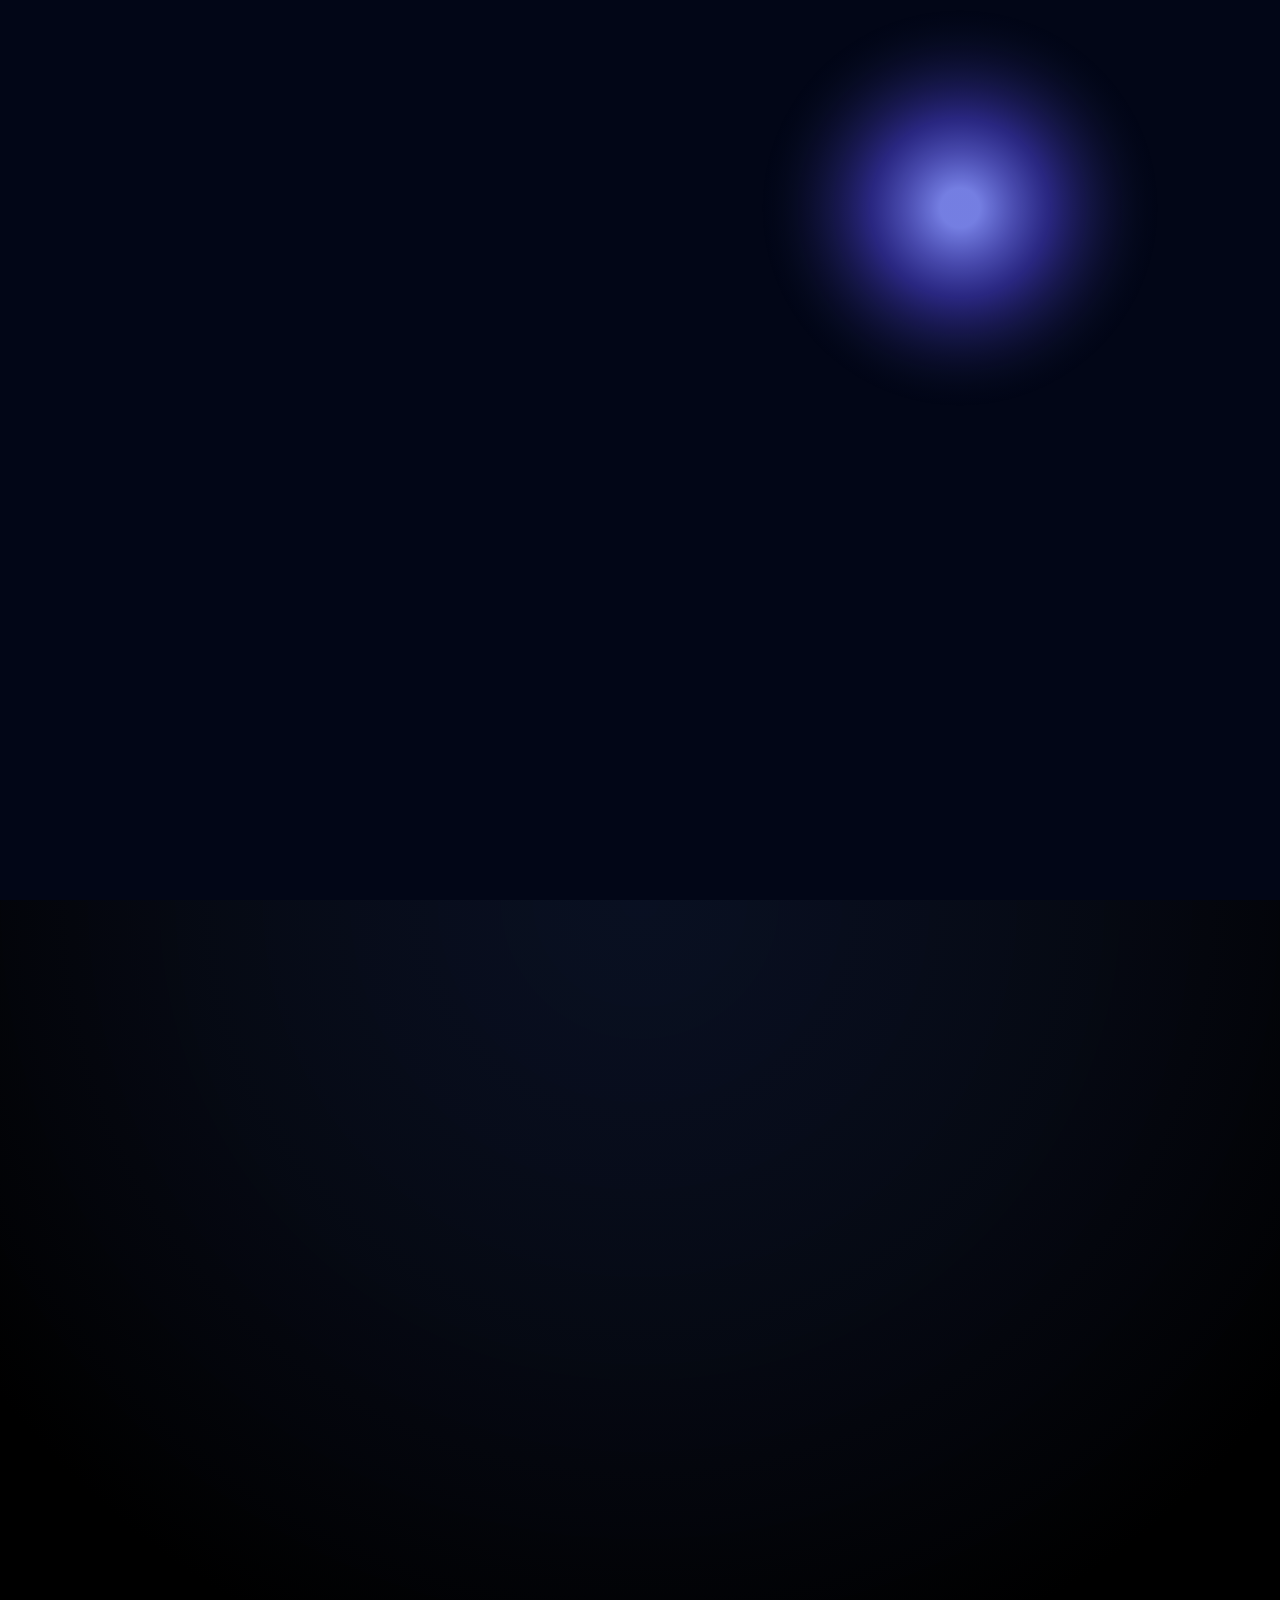
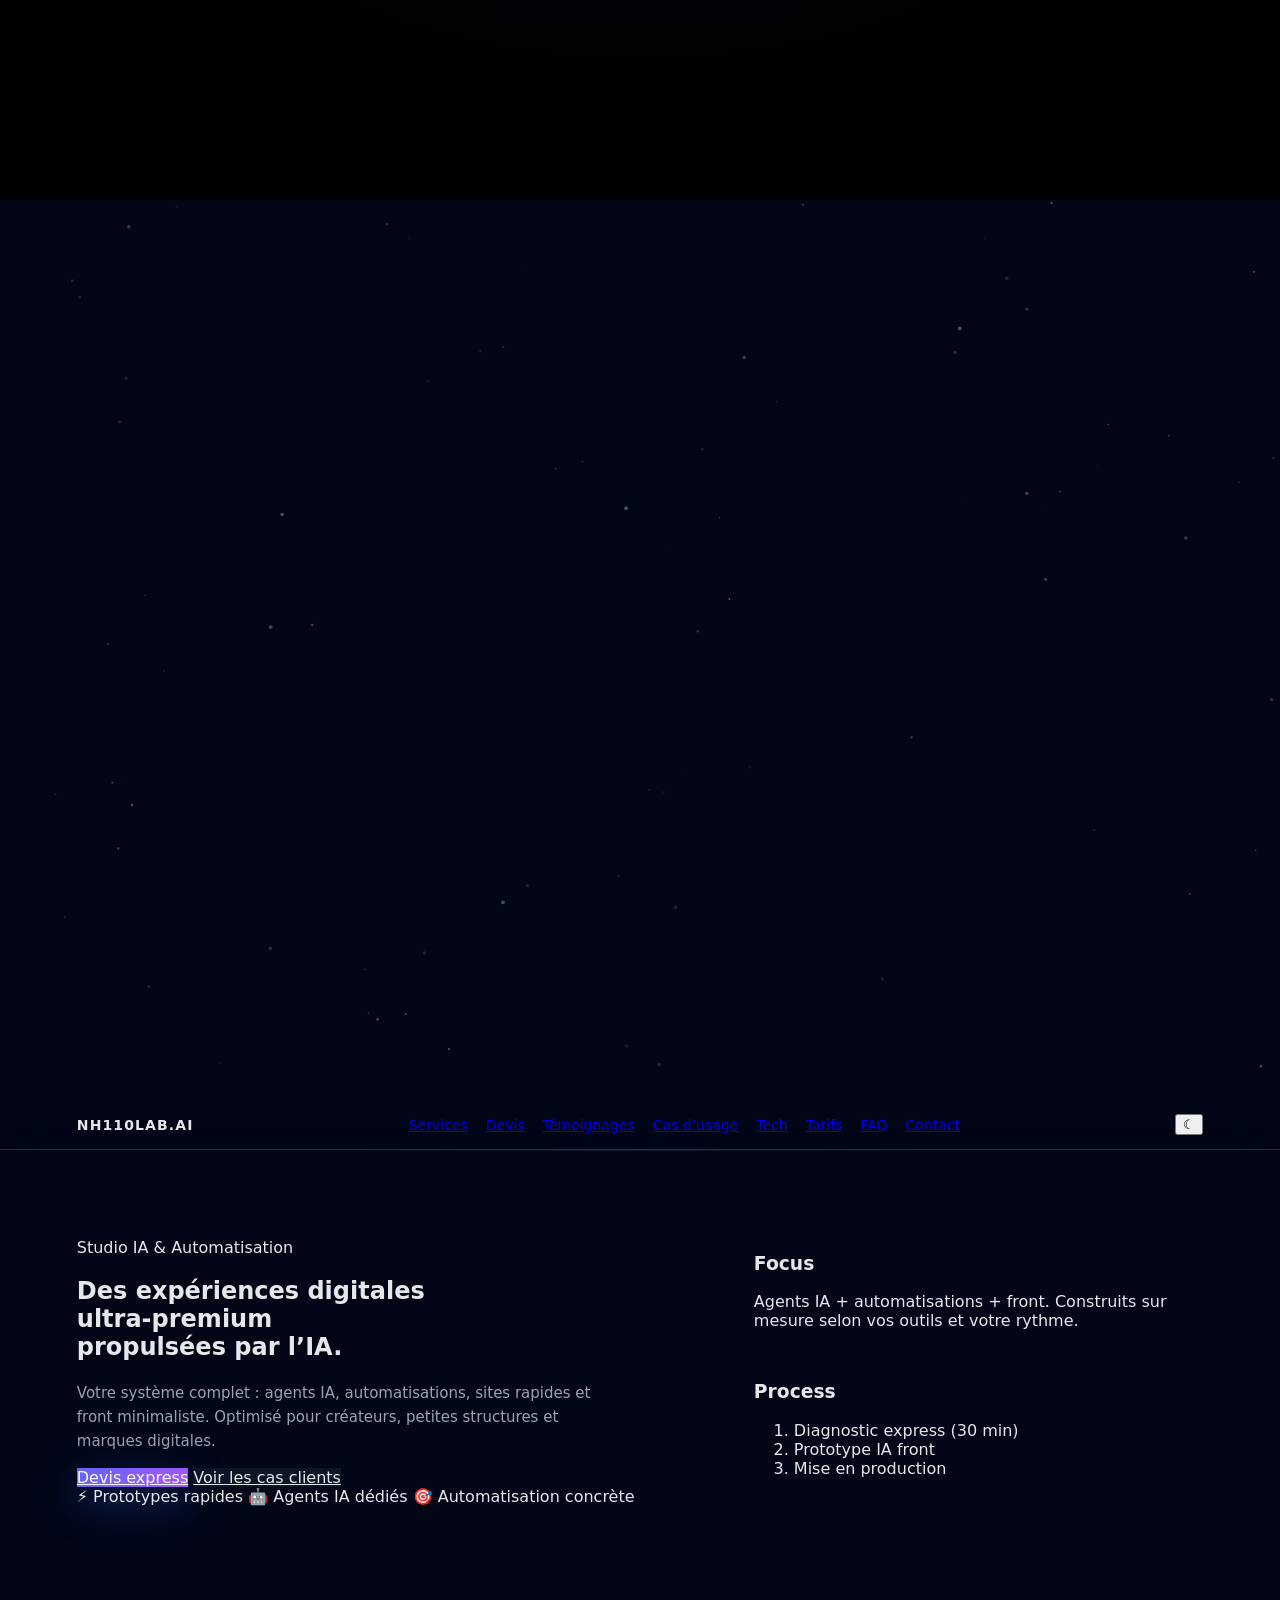
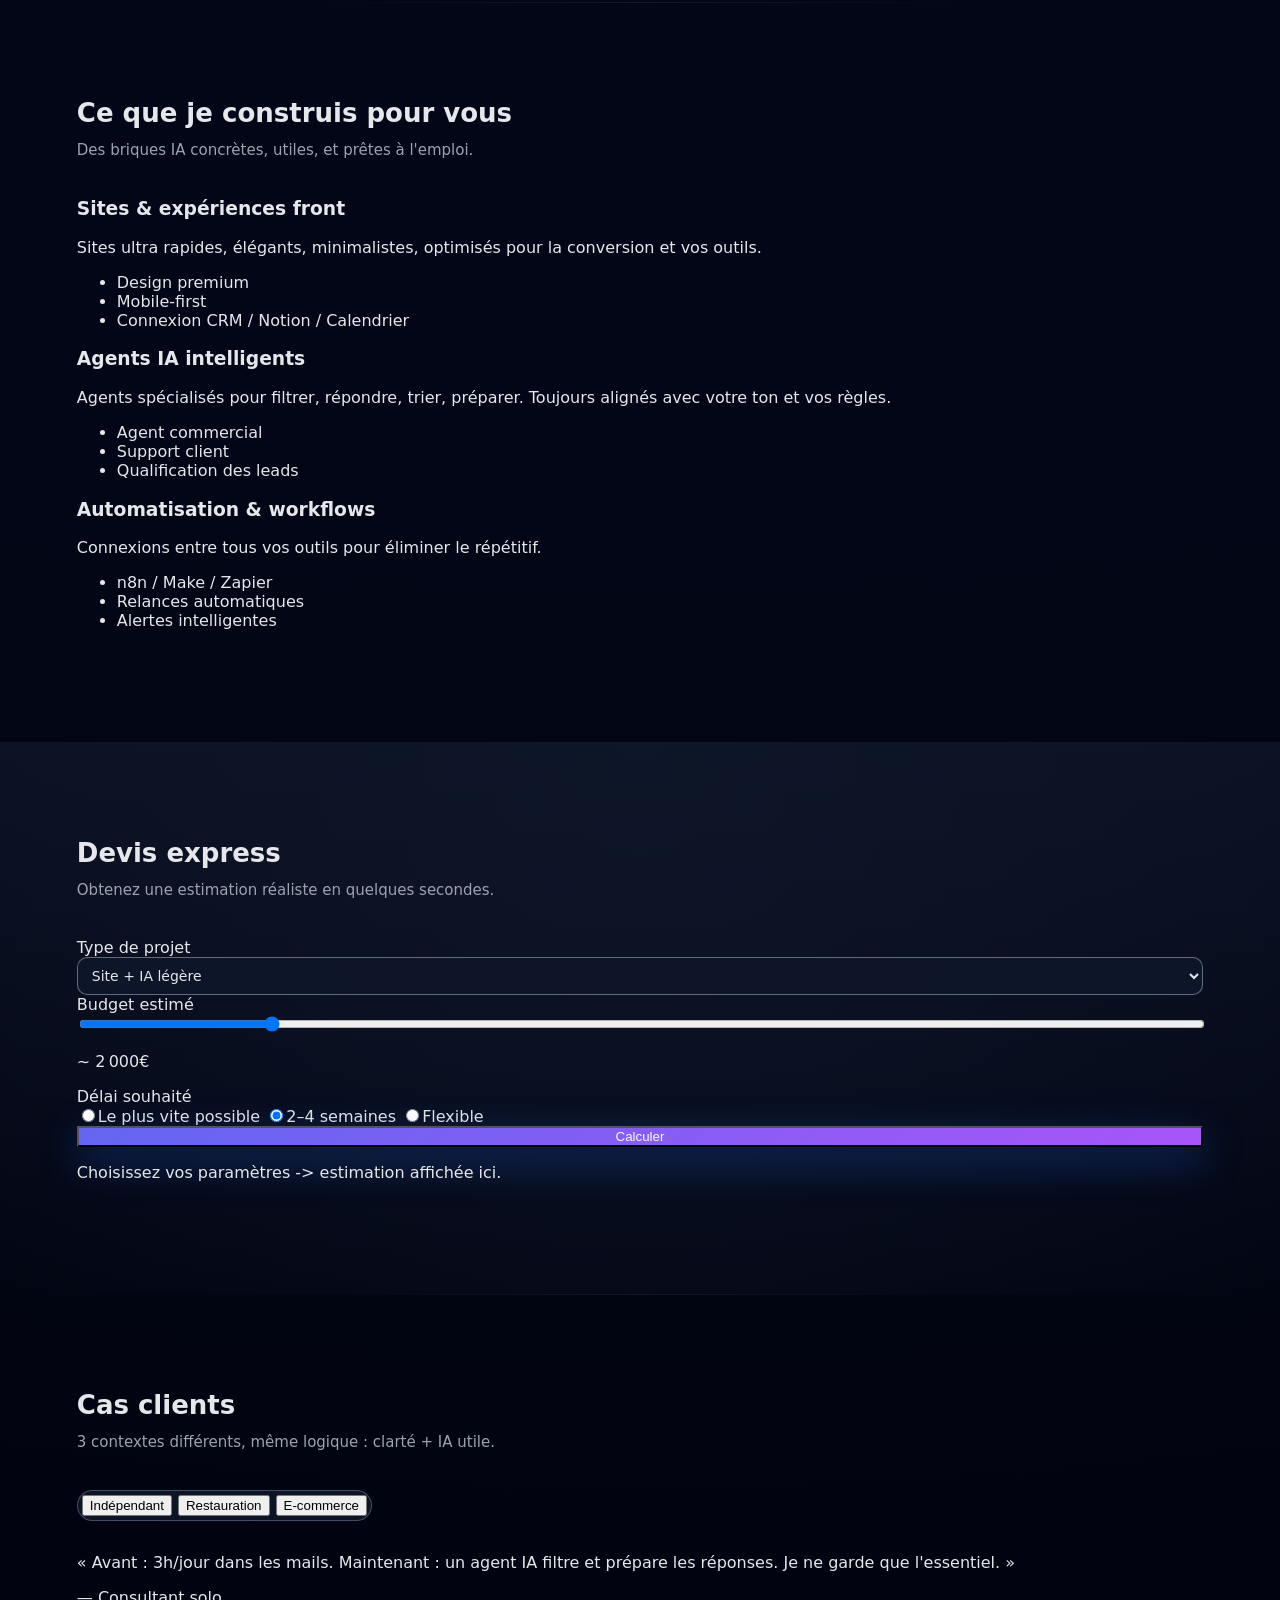
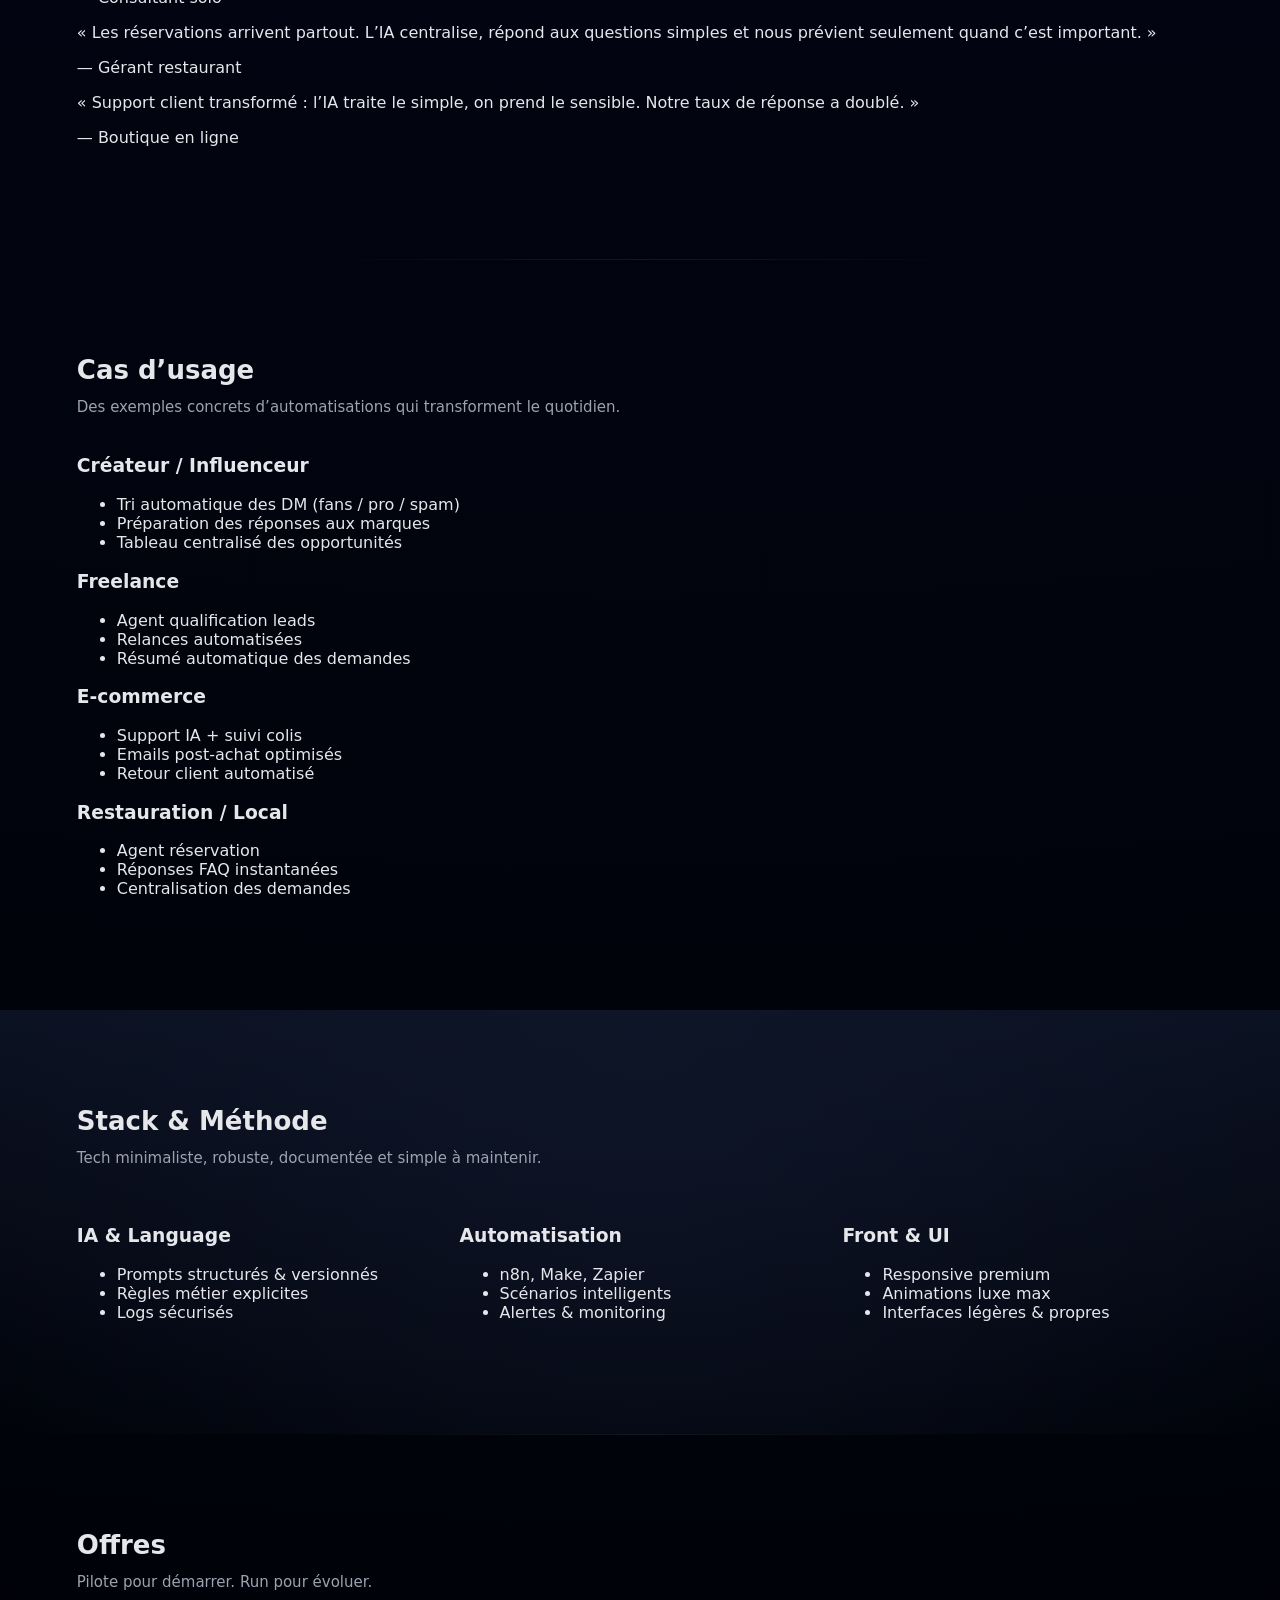
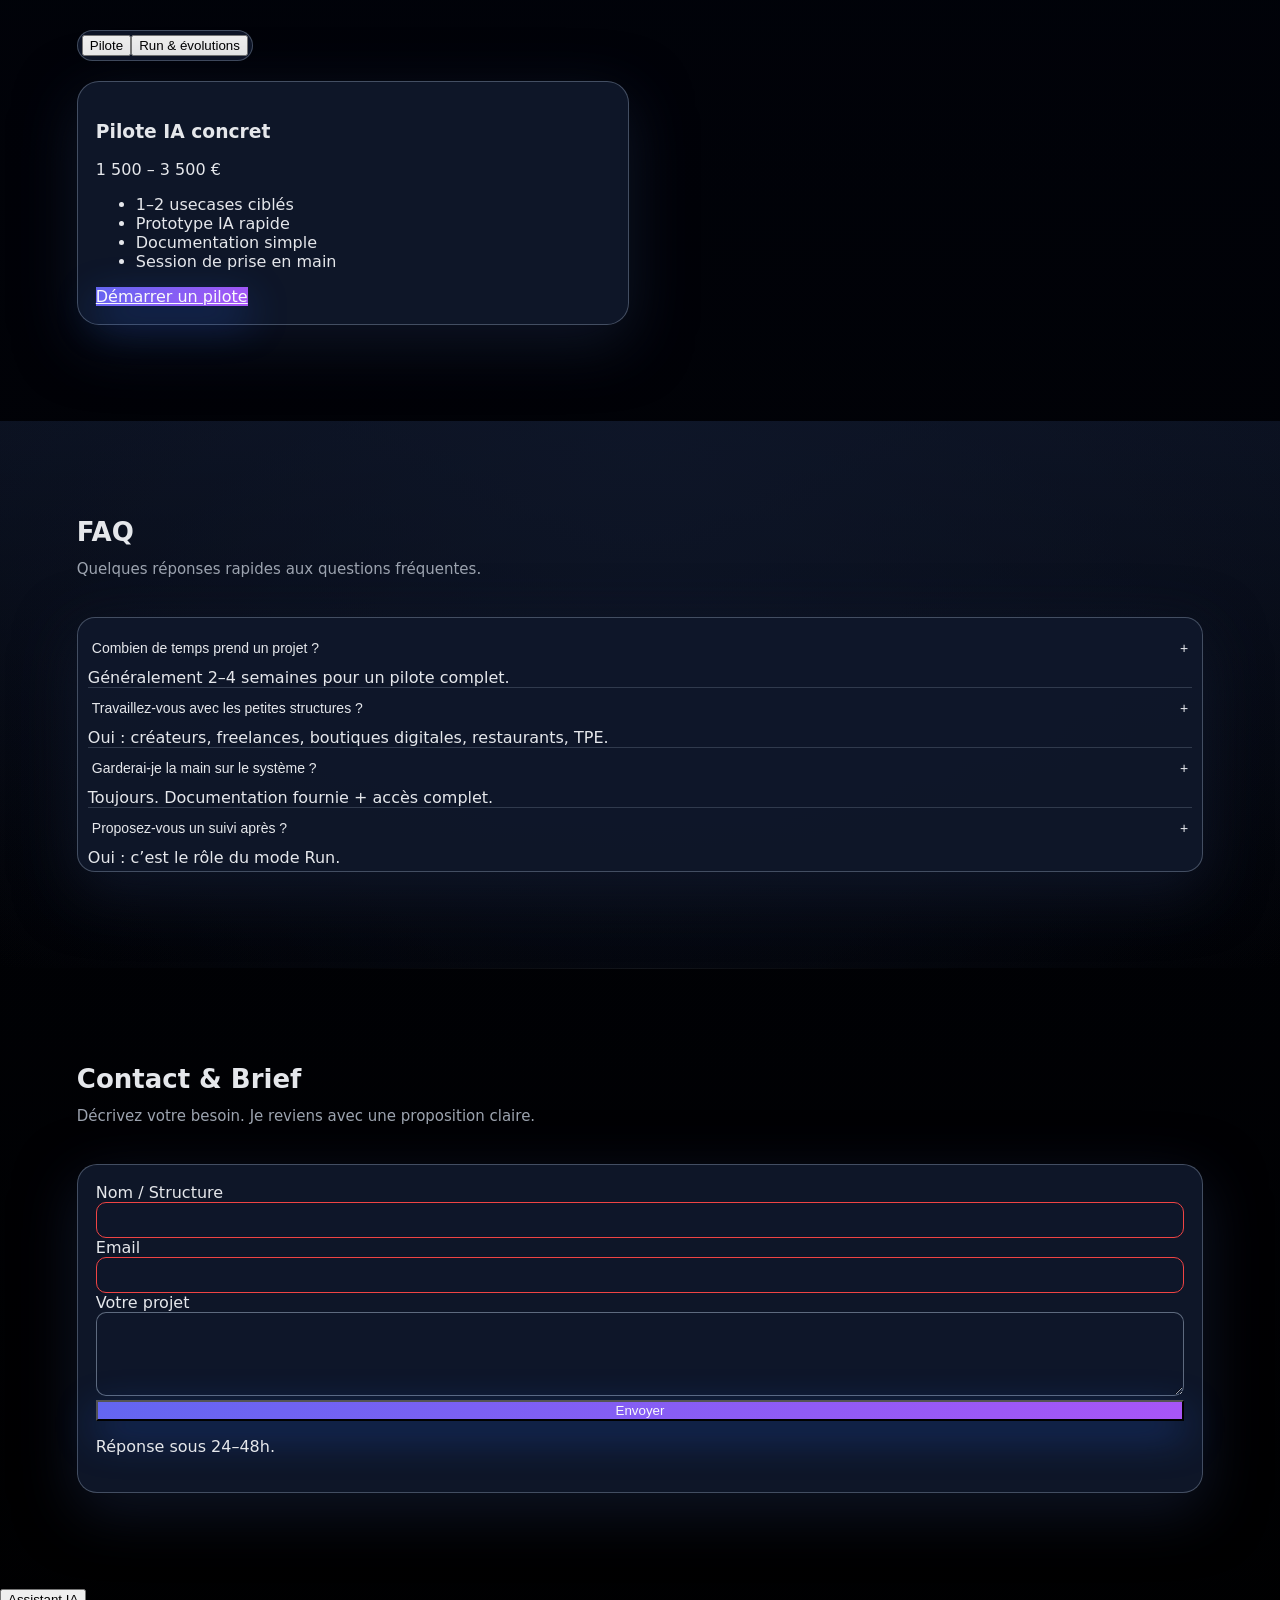
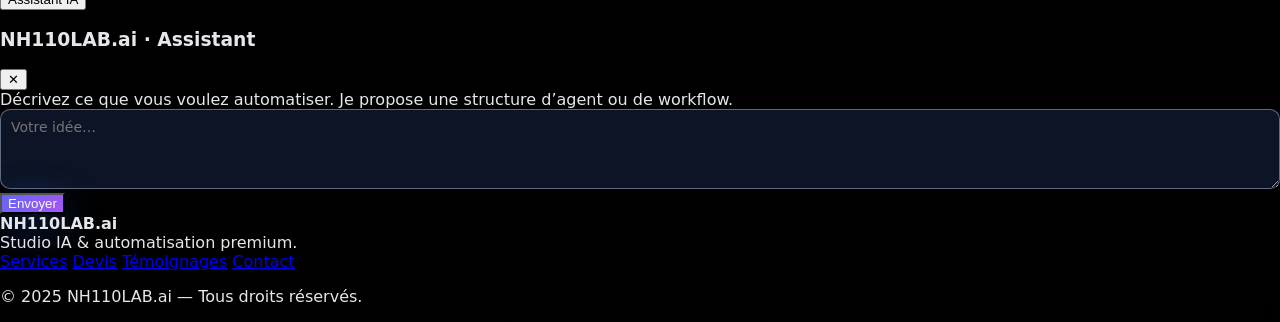
==== commit 0b687011: "Update index.html" ====
--- a/index.html
+++ b/index.html
@@ -1,856 +1,456 @@
-<!-- index.html -->
 <!DOCTYPE html>
 <html lang="fr" data-theme="dark">
 <head>
   <meta charset="UTF-8" />
   <meta name="viewport" content="width=device-width, initial-scale=1" />
-  <meta name="theme-color" content="#020617" />
-  <meta
-    name="description"
-    content="NH110LAB.ai : studio IA & automatisation. Sites haut de gamme, agents IA et workflows automatisés pour créateurs, marques digitales et petites structures."
-  />
-  <meta name="robots" content="index, follow" />
-  <meta property="og:title" content="NH110LAB.ai — Studio IA &amp; Expériences Digitales" />
-  <meta
-    property="og:description"
-    content="Construisez des expériences digitales ultra-premium propulsées par l'IA."
-  />
+  <meta name="theme-color" content="#000000" />
+  <title>NH110LAB.ai — IA & Automatisation Premium</title>
+  <link rel="stylesheet" href="style.css" />
+
+  <!-- SEO + OG -->
+  <meta name="description" content="NH110LAB.ai — Studio IA, automatisation, agents intelligents et sites premium." />
+  <meta property="og:title" content="NH110LAB.ai — IA & Automatisation Premium" />
+  <meta property="og:description" content="Création d'expériences digitales haut de gamme propulsées par IA." />
   <meta property="og:type" content="website" />
-  <meta property="og:url" content="https://nh110lab.ai" />
-  <link rel="canonical" href="https://nh110lab.ai" />
-  <title>NH110LAB.ai — Studio IA &amp; Expériences Digitales</title>
-  <link rel="stylesheet" href="style.css" />
-  <script type="application/ld+json">
-  {
-    "@context": "https://schema.org",
-    "@type": "LocalBusiness",
-    "name": "NH110LAB.ai",
-    "description": "Studio IA & Automatisation - Expériences digitales premium",
-    "url": "https://nh110lab.ai",
-    "contactPoint": {
-      "@type": "ContactPoint",
-      "contactType": "Sales",
-      "email": "contact@nh110lab.ai"
-    },
-    "areaServed": "FR",
-    "sameAs": []
-  }
-  </script>
+  <meta property="og:url" content="https://nh110lab-ai.github.io/nh110lab.ai/" />
 </head>
+
 <body>
-  <!-- ARRIÈRE-PLAN ANIMÉ -->
-  <canvas id="particles" class="bg-canvas"></canvas>
-  <canvas id="orb" class="bg-canvas"></canvas>
-  <canvas id="halo" class="bg-canvas"></canvas>
-
-  <!-- HEADER -->
-  <header class="header" role="banner">
+
+  <!-- ⭐ BACKGROUNDS : ORB + HALO + PARTICLES (VERSION LUXE MAX) -->
+  <canvas id="orb"></canvas>
+  <canvas id="halo"></canvas>
+  <canvas id="particles"></canvas>
+
+  <!-- ⭐ HEADER -->
+  <header class="header">
     <div class="header-left">
       <a href="#hero" class="logo">NH110LAB.ai</a>
-      <div class="hero-mini">
-        <span class="eyebrow">Studio IA &amp; Automatisation</span>
-      </div>
     </div>
 
-    <nav class="nav" role="navigation" aria-label="Navigation principale">
-      <a class="nav-link" href="#hero">Accueil</a>
-      <a class="nav-link" href="#services">Services</a>
-      <a class="nav-link" href="#devis">Devis</a>
-      <a class="nav-link" href="#temoignages">Témoignages</a>
-      <a class="nav-link" href="#digital-creators">Pour qui</a>
-      <a class="nav-link" href="#tech">Tech</a>
-      <a class="nav-link" href="#pricing">Offres</a>
-      <a class="nav-link" href="#faq">FAQ</a>
-      <a class="nav-link nav-link-cta" href="#contact">Contact</a>
+    <nav class="nav">
+      <a href="#services">Services</a>
+      <a href="#devis">Devis</a>
+      <a href="#temoignages">Témoignages</a>
+      <a href="#usecases">Cas d’usage</a>
+      <a href="#tech">Tech</a>
+      <a href="#pricing">Tarifs</a>
+      <a href="#faq">FAQ</a>
+      <a href="#contact" class="nav-cta">Contact</a>
     </nav>
 
-    <button class="theme-toggle" type="button" aria-label="Basculer le thème">
-      <span class="theme-toggle-icon" data-theme-icon>☾</span>
-    </button>
-
-    <button class="nav-toggle" type="button" aria-label="Ouvrir le menu">
+    <!-- SWITCH THÈME -->
+    <button id="theme-toggle" aria-label="Changer le thème">☾</button>
+
+    <!-- MENU MOBILE -->
+    <button class="nav-toggle" aria-label="Menu">
       <span></span><span></span><span></span>
     </button>
   </header>
 
-  <main role="main">
-    <!-- HERO -->
-    <section id="hero" class="section hero section-alt" aria-label="Section d'accueil">
-      <div class="hero-text premium-reveal">
-        <p class="eyebrow">NH110LAB.ai</p>
-        <h1>
-          Des expériences digitales
-          <span class="underline">ultra-premium</span><br />
-          propulsées par l'IA.
-        </h1>
-        <p class="hero-subtitle">
-          Studio hybride entre design de luxe et ingénierie IA.<br />
-          Nous construisons des systèmes concrets : sites, agents intelligents, automatisations.
-          Moins de frictions, plus de temps là où vous créez de la valeur.
+  <!-- ⭐ HERO -->
+  <section id="hero" class="section hero">
+    <div class="hero-content">
+      <p class="hero-eyebrow">Studio IA & Automatisation</p>
+
+      <h1 class="hero-title">
+        Des expériences digitales<br />
+        <span class="gradient">ultra-premium</span><br />
+        propulsées par l’IA.
+      </h1>
+
+      <p class="hero-subtitle">
+        Votre système complet : agents IA, automatisations, sites rapides et front minimaliste.
+        Optimisé pour créateurs, petites structures et marques digitales.
+      </p>
+
+      <div class="hero-buttons">
+        <a href="#devis" class="btn-primary">Devis express</a>
+        <a href="#temoignages" class="btn-ghost">Voir les cas clients</a>
+      </div>
+
+      <div class="hero-tags">
+        <span>⚡ Prototypes rapides</span>
+        <span>🤖 Agents IA dédiés</span>
+        <span>🎯 Automatisation concrète</span>
+      </div>
+    </div>
+
+    <!-- SIDEBAR HERO -->
+    <aside class="hero-aside">
+      <article class="card-info">
+        <h3>Focus</h3>
+        <p>
+          Agents IA + automatisations + front.
+          Construits sur mesure selon vos outils et votre rythme.
         </p>
-
-        <div class="hero-actions">
-          <a href="#devis" class="btn btn-primary" aria-label="Obtenir un devis express pour votre projet">
-            Obtenir un devis express
-          </a>
-          <a href="#temoignages" class="btn btn-ghost" aria-label="Voir les cas clients et témoignages">
-            Voir les cas clients
-          </a>
-        </div>
-
-        <div class="hero-highlights">
-          <span class="pill">⚡ Prototypes en quelques jours</span>
-          <span class="pill">🤖 Agents IA sur-mesure</span>
-          <span class="pill">🎯 Accompagnement de A à Z</span>
-        </div>
-
-        <div class="hero-stats">
-          <div class="stat">
-            <p class="stat-number" data-count="60">60</p>
-            <p class="stat-label">tâches / mois automatisées en moyenne</p>
-          </div>
-          <div class="stat">
-            <p class="stat-number" data-count="3">3</p>
-            <p class="stat-label">semaines pour un pilote utilisable</p>
-          </div>
-          <div class="stat">
-            <p class="stat-number" data-count="2">2</p>
-            <p class="stat-label">canaux centralisés (en moyenne) par projet</p>
-          </div>
-        </div>
-
-        <div class="scroll-hint">
-          <span>Faire défiler</span>
-          <span class="scroll-line"></span>
-        </div>
-      </div>
-
-      <aside class="hero-aside premium-reveal">
-        <article class="metric-card">
-          <p class="metric-label">Focus</p>
-          <p class="metric-value">Automatisation &amp; Agents IA</p>
-          <p class="metric-footnote">
-            Nous commençons toujours par votre réalité : outils existants, contraintes, temps disponible.
-            Pas de "gros projet" abstrait, seulement des briques utiles.
-          </p>
-        </article>
-
-        <article class="timeline-card">
-          <p class="metric-label">Process</p>
-          <ol class="timeline-list">
-            <li><strong>Diagnostic express</strong> · 30 min pour comprendre votre flux actuel.</li>
-            <li><strong>Prototype</strong> · agent ou interface front livré très vite pour tester.</li>
-            <li><strong>Intégration</strong> · connexion à vos outils, mise en production, ajustements.</li>
-          </ol>
-        </article>
-      </aside>
-    </section>
-
-    <!-- SERVICES -->
-    <section id="services" class="section" aria-label="Services proposés">
-      <div class="section-header premium-reveal">
-        <h2>Ce que NH110LAB.ai construit pour vous</h2>
-        <p>
-          Des briques IA concrètes, adaptées à vos opérations, pas des promesses vagues.
-          Chaque service est pensé pour simplifier votre quotidien et réduire la charge mentale.
-        </p>
-      </div>
-
-      <div class="services-grid">
-        <article class="service-card premium-reveal">
-          <h3>Sites &amp; expériences front</h3>
-          <p>
-            Sites ultra-lisibles, rapides et pensés pour la conversion. Intégration directe à vos outils
-            (calendly, paiement, CRM, newsletter, etc.).
-          </p>
-          <ul>
-            <li>Architecture claire, textes écrits avec vous</li>
-            <li>Sections optimisées pour la prise de contact</li>
-            <li>Tracking propre (analytics, events)</li>
-          </ul>
-          <span class="tag">Base solide</span>
-        </article>
-
-        <article class="service-card premium-reveal">
-          <h3>Agents IA &amp; assistants</h3>
-          <p>
-            Agents dédiés à une mission précise : filtrer les demandes, préparer les réponses, résumer,
-            organiser. L'humain reste au centre de la décision.
-          </p>
-          <ul>
-            <li>Agents commerciaux &amp; support client</li>
-            <li>Assistants internes (récaps, priorisation)</li>
-            <li>Scripts IA alignés sur votre ton</li>
-          </ul>
-          <span class="tag">Impact direct</span>
-        </article>
-
-        <article class="service-card premium-reveal">
-          <h3>Workflows &amp; automatisation</h3>
-          <p>
-            Connexions entre vos outils existants : formulaires, CRM, e-mails, WhatsApp, Notion, etc.
-            Objectif : moins de copier-coller, plus de temps utile.
-          </p>
-          <ul>
-            <li>Automatisations n8n / Make / Zapier</li>
-            <li>Scénarios e-mail &amp; notifications</li>
-            <li>Monitoring et logs pour garder la main</li>
-          </ul>
-          <span class="tag">Opérations fluides</span>
-        </article>
-      </div>
-    </section>
-
-    <!-- DEVIS EXPRESS -->
-    <section id="devis" class="section section-alt" aria-label="Devis express">
-      <div class="section-header premium-reveal">
-        <h2>Devis express : cadrer votre projet en quelques minutes</h2>
-        <p>
-          Ce module vous donne une estimation réaliste avant même de parler.
-          Ajustez ensuite ensemble le périmètre exact.
-        </p>
-      </div>
-
-      <div class="quote-layout">
-        <form id="quote-form" class="quote-form premium-reveal" aria-label="Formulaire de devis express">
-          <div class="field-group">
-            <label for="quote-type">Type de projet principal</label>
-            <select id="quote-type" name="type">
-              <option value="site">Site / Landing page + IA légère</option>
-              <option value="agent">Agent IA dédié (vente, support…)</option>
-              <option value="workflow">Automatisation &amp; back-office</option>
-              <option value="mix">Mix site + IA + automatisations</option>
-            </select>
-          </div>
-
-          <div class="field-group">
-            <label for="quote-sector">Votre secteur</label>
-            <select id="quote-sector" name="sector">
-              <option value="creator">Créateur / influenceur / UGC</option>
-              <option value="freelance">Freelance / indépendant</option>
-              <option value="ecom">E-commerce / marque digitale</option>
-              <option value="service">TPE / service local</option>
-              <option value="other">Autre</option>
-            </select>
-          </div>
-
-          <div class="field-group">
-            <label for="quote-budget">
-              Enveloppe envisagée (hors TVA) :
-              <span id="quote-budget-value">2 000</span> € environ
-            </label>
-            <input
-              id="quote-budget"
-              name="budget"
-              type="range"
-              min="800"
-              max="8000"
-              step="200"
-              value="2000"
-            />
-            <p class="field-help">
-              Cela nous aide à proposer un format cohérent (pilote compact, système plus complet, etc.).
-            </p>
-          </div>
-
-          <fieldset class="field-group">
-            <legend style="font-size: 13px; margin-bottom: 6px; font-weight: 500;">Délai souhaité</legend>
-            <div class="quote-deadline-options">
-              <label>
-                <input type="radio" name="quote-deadline" value="rapide" />
-                Le plus vite possible
-              </label>
-              <label>
-                <input type="radio" name="quote-deadline" value="standard" checked />
-                2 à 4 semaines
-              </label>
-              <label>
-                <input type="radio" name="quote-deadline" value="cool" />
-                Je suis flexible
-              </label>
-            </div>
-          </fieldset>
-
-          <div class="field-group">
-            <label>
-              <input type="checkbox" id="quote-ai" name="includeAi" checked />
-              Je veux intégrer au moins un agent IA ou une automatisation
-            </label>
-          </div>
-
-          <div class="field-group">
-            <label for="quote-notes">Quelques mots sur votre situation actuelle</label>
-            <textarea
-              id="quote-notes"
-              name="notes"
-              rows="3"
-              placeholder="Ex : beaucoup de DM, je perds du temps dans les mails, je n'ai pas encore de site clair…"
-              aria-label="Description de votre situation"
-            ></textarea>
-          </div>
-
-          <button type="submit" class="btn btn-primary btn-full">
-            Calculer l'estimation
-          </button>
-
-          <p class="form-note">
-            Ce n'est pas un devis contractuel, mais un ordre d'idée réaliste pour voir si on s'aligne.
-          </p>
-        </form>
-
-        <!-- RÉSULTAT -->
-        <aside class="quote-summary premium-reveal" role="region" aria-live="polite" aria-label="Résumé de l'estimation">
-          <p class="quote-tagline" id="quote-tagline">
-            Dites-en un peu plus à l'IA et au formulaire, ils cadrent la zone de jeu.
-            Ensuite, on ajuste en direct.
-          </p>
-          <div class="quote-result-card">
-            <p class="metric-label">Estimation indicative</p>
-            <p class="quote-result" id="quote-result">
-              Projet "site vitrine" + 1 agent IA léger ·
-              enveloppe autour de <strong>1 500–2 000 € HT</strong> ·
-              mise en ligne en <strong>2 à 3 semaines</strong>.
-            </p>
-            <ul class="quote-bullets" id="quote-bullets">
-              <li>1 page forte + 1 espace d'automatisation concret</li>
-              <li>Intégration à vos outils existants lorsque c'est pertinent</li>
-              <li>Mini tutoriel vidéo + documentation simple</li>
-            </ul>
-            <p class="quote-ideal" id="quote-ideal">
-              Le détail précis est affiné après un rapide échange (15–20 min)
-              par visio ou messages asynchrones.
-            </p>
-          </div>
-          <div class="quote-badge" id="quote-badge">
-            🔐 Aucun engagement · vous décidez seulement si l'alignement vous convient.
-          </div>
-          <a href="#contact" class="btn btn-ghost btn-full">
-            Envoyer mon projet dans le formulaire
-          </a>
-        </aside>
-      </div>
-    </section>
-
-    <!-- TÉMOIGNAGES -->
-    <section id="temoignages" class="section" aria-label="Cas clients et témoignages">
-      <div class="testimonials-layout section-alt premium-reveal">
-        <header class="testimonials-header-row">
-          <div>
-            <p class="testimonials-kicker">Cas clients</p>
-            <p class="testimonials-intro">
-              3 contextes différents, même logique : clarifier le flux, automatiser le répétitif,
-              garder l'humain là où il a de la valeur.
-            </p>
-          </div>
-          <div class="testimonials-meta-badge">
-            ⚙️ Agents &amp; automatisations en production
-          </div>
-        </header>
-
-        <div class="testimonial-tabs" role="tablist" aria-label="Sélectionner un témoignage">
-          <button
-            class="testimonial-tab active"
-            data-testimonial="indep"
-            role="tab"
-            aria-selected="true"
-          >
-            Indépendant
-          </button>
-          <button
-            class="testimonial-tab"
-            data-testimonial="resto"
-            role="tab"
-            aria-selected="false"
-          >
-            Restauration
-          </button>
-          <button
-            class="testimonial-tab"
-            data-testimonial="ecom"
-            role="tab"
-            aria-selected="false"
-          >
-            E-commerce
-          </button>
-        </div>
-
-        <div class="testimonial-panels">
-          <article
-            class="testimonial-panel active"
-            data-testimonial-panel="indep"
-            role="tabpanel"
-          >
-            <p class="testimonial-quote">
-              « Avant, je passais mes matinées à répondre aux mêmes demandes.
-              Maintenant, un agent IA filtre, classe et prépare les réponses.
-              Je ne garde que les échanges qui demandent vraiment mon cerveau. »
-            </p>
-            <p class="testimonial-meta">
-              — Consultant solo · Agent IA + automatisations N8N
-            </p>
-            <ul class="testimonial-metrics">
-              <li>−40&nbsp;% de temps passé dans la boîte mail</li>
-              <li>+2 demi-journées créatives récupérées par semaine</li>
-            </ul>
-          </article>
-
-          <article
-            class="testimonial-panel"
-            data-testimonial-panel="resto"
-            role="tabpanel"
-            aria-hidden="true"
-          >
-            <p class="testimonial-quote">
-              « Les réservations arrivent sur tous les canaux, mais le système IA centralise
-              et prépare les réponses. On garde un ton humain, mais sans rester collé au téléphone. »
-            </p>
-            <p class="testimonial-meta">
-              — Restaurateur · Système de réservation + agent IA front
-            </p>
-            <ul class="testimonial-metrics">
-              <li>−50&nbsp;% d'appels entrants</li>
-              <li>Réponses cohérentes 7j/7</li>
-            </ul>
-          </article>
-
-          <article
-            class="testimonial-panel"
-            data-testimonial-panel="ecom"
-            role="tabpanel"
-            aria-hidden="true"
-          >
-            <p class="testimonial-quote">
-              « On avait des DM, des mails, des retours. L'IA gère le simple,
-              remonte les cas sensibles, et alimente nos tableaux de bord. »
-            </p>
-            <p class="testimonial-meta">
-              — E-commerçant · Support IA + automatisations logistique
-            </p>
-            <ul class="testimonial-metrics">
-              <li>−35&nbsp;% de tickets manuels</li>
-              <li>Temps de réponse moyen divisé par deux</li>
-            </ul>
-          </article>
-        </div>
-      </div>
-    </section>
-
-    <!-- POUR QUI / DIGITAL CREATORS -->
-    <section id="digital-creators" class="section" aria-label="Pour qui nous travaillons">
-      <div class="container digital-creators-wrapper">
-        <div class="digital-creators-header premium-reveal">
-          <p class="eyebrow">Pour qui</p>
-          <h2>Créateurs, marques digitales &amp; petits e-commerçants</h2>
-          <p class="subtitle">
-            Écosystèmes IA sur-mesure pour celles et ceux qui vivent déjà en ligne :
-            influenceurs, créateurs UGC, freelances, micro-boutiques.
-            Niveau "luxe", sans complexité technique.
-          </p>
-        </div>
-
-        <div class="digital-grid">
-          <article class="digital-card premium-reveal">
-            <h3>Influenceurs &amp; Créateurs</h3>
-            <p>
-              Agents IA qui absorbent le bruit : DM répétitifs, demandes de collab', tri des opportunités.
-              Vous gardez l'image, l'intention, la décision finale.
-            </p>
-            <ul>
-              <li>Tri &amp; pré-réponse aux DM et e-mails</li>
-              <li>Préparation des réponses aux marques + contrats</li>
-              <li>Idées de contenus &amp; scripts courts</li>
-              <li>Automatisation factures &amp; relances simples</li>
-            </ul>
-            <span class="tag">Focus : temps &amp; image</span>
-          </article>
-
-          <article class="digital-card premium-reveal">
-            <h3>Petits e-commerçants</h3>
-            <p>
-              Un back-office invisible qui gère le support simple, les suivis de commandes
-              et les scénarios e-mails. Vous retrouvez de l'énergie pour le produit.
-            </p>
-            <ul>
-              <li>Support client IA &amp; suivi colis</li>
-              <li>FAQ et retours simples automatisés</li>
-              <li>Descriptions produits optimisées par IA</li>
-              <li>Scénarios e-mail (panier abandonné, post-achat…)</li>
-            </ul>
-            <span class="tag">Focus : conversion &amp; sérénité</span>
-          </article>
-
-          <article class="digital-card premium-reveal">
-            <h3>Freelances du digital</h3>
-            <p>
-              Un système discret qui organise vos leads, vos rendez-vous et vos
-              tâches répétitives, sans casser votre façon de travailler.
-            </p>
-            <ul>
-              <li>Prospection &amp; tri des leads entrants</li>
-              <li>Organisation e-mail &amp; rendez-vous</li>
-              <li>Suivi des projets &amp; relances clients</li>
-              <li>Vue claire sur la charge &amp; les priorités</li>
-            </ul>
-            <span class="tag">Focus : structure &amp; clarté</span>
-          </article>
-        </div>
-
-        <div class="digital-cta premium-reveal">
-          <p>
-            Vous vivez déjà dans le digital.<br />
-            NH110LAB.ai s'occupe de l'infrastructure IA, vous gardez la scène.
-          </p>
-          <a href="#contact" class="cta-button">
-            Créer mon système IA
-          </a>
-        </div>
-      </div>
-    </section>
-
-    <!-- TECH -->
-    <section id="tech" class="section section-alt" aria-label="Pile technologique">
-      <div class="section-header premium-reveal">
-        <h2>Tech propre, stack maîtrisée</h2>
-        <p>
-          Pas de labyrinthe technique. Une stack volontairement courte, documentée,
-          et pensée pour être reprise plus tard par vous ou votre équipe.
-        </p>
-      </div>
-
-      <div class="tech-grid">
-        <article class="tech-card premium-reveal">
-          <h3>IA &amp; Langage</h3>
-          <p>
-            Intégration des principaux modèles de langage (LLM) via API pour construire des agents fiables,
-            avec garde-fous et consignes claires.
-          </p>
-          <ul>
-            <li>Prompts structurés et versionnés</li>
-            <li>Règles métiers explicites</li>
-            <li>Journalisation des réponses sensibles</li>
-          </ul>
-        </article>
-
-        <article class="tech-card premium-reveal">
-          <h3>Automatisation &amp; orchestrateurs</h3>
-          <p>
-            Workflows orchestrés (n8n, Make, Zapier…) pour connecter vos apps sans créer une usine à gaz.
-          </p>
-          <ul>
-            <li>Scénarios lisibles et commentés</li>
-            <li>Gestion des erreurs &amp; notifications</li>
-            <li>Contrôle sur les volumes et coûts</li>
-          </ul>
-        </article>
-
-        <article class="tech-card premium-reveal">
-          <h3>Front &amp; intégration</h3>
-          <p>
-            Interfaces légères, accessibles, optimisées pour mobile. Intégration propre à vos outils existants.
-          </p>
-          <ul>
-            <li>Performance et lisibilité en priorité</li>
-            <li>Formulaires connectés (CRM, Notion, Airtable…)</li>
-            <li>Composants réutilisables</li>
-          </ul>
-        </article>
-      </div>
-    </section>
-
-    <!-- OFFRES / PRICING -->
-    <section id="pricing" class="section" aria-label="Offres et formats">
-      <div class="section-header premium-reveal">
-        <h2>Deux formats, une même exigence</h2>
-        <p>
-          Un pilote pour démarrer vite et valider. Un mode run pour faire vivre le système dans le temps.
-        </p>
-      </div>
-
-      <div class="pricing-wrapper premium-reveal">
-        <div class="pricing-toggle" role="tablist" aria-label="Choisir le mode d'intervention">
-          <button
-            type="button"
-            class="toggle-btn toggle-btn-active"
-            data-mode="pilot"
-            aria-selected="true"
-          >
-            Pilote
-          </button>
-          <button
-            type="button"
-            class="toggle-btn"
-            data-mode="run"
-            aria-selected="false"
-          >
-            Run &amp; itérations
-          </button>
-        </div>
-
-        <div class="pricing-grid">
-          <article class="pricing-card pricing-pilot">
-            <p class="pricing-kicker">Point de départ</p>
-            <h3>Pilote IA concret</h3>
-            <p class="pricing-range">à partir de 1 500–3 500 € HT</p>
-            <p class="pricing-intro">
-              Un premier système IA ou une expérience front + automatisation clé, livré en quelques semaines.
-            </p>
-            <ul class="pricing-list">
-              <li>1 à 2 use-cases bien cadrés</li>
-              <li>Architecture claire &amp; documentation simple</li>
-              <li>1 session de prise en main enregistrée</li>
-              <li>Support de stabilisation sur la mise en ligne</li>
-            </ul>
-            <p class="pricing-note">
-              Idéal pour valider la valeur réelle sur votre activité avant d'aller plus loin.
-            </p>
-            <a href="#devis" class="btn btn-primary btn-full">Lancer un pilote</a>
-          </article>
-
-          <article class="pricing-card pricing-run hidden">
-            <p class="pricing-kicker">Après le pilote</p>
-            <h3>Run &amp; évolutions</h3>
-            <p class="pricing-range">forfait ou régie à définir</p>
-            <p class="pricing-intro">
-              On garde le système vivant : ajustements, nouvelles briques, monitoring, support.
-            </p>
-            <ul class="pricing-list">
-              <li>Évolutions régulières de vos agents IA</li>
-              <li>Ajout de nouveaux scénarios et intégrations</li>
-              <li>Suivi des métriques clés (temps, volume, conversion)</li>
-              <li>Accès prioritaire pour les demandes stratégiques</li>
-            </ul>
-            <p class="pricing-note">
-              Format discuté ensemble après un premier pilote concluant.
-            </p>
-            <a href="#contact" class="btn btn-primary btn-full">Discuter d'un mode run</a>
-          </article>
-        </div>
-      </div>
-    </section>
-
-    <!-- FAQ -->
-    <section id="faq" class="section section-alt" aria-label="Questions fréquentes">
-      <div class="section-header premium-reveal">
-        <h2>FAQ — comment on travaille concrètement ?</h2>
-        <p>
-          Quelques réponses directes aux questions qui reviennent le plus souvent avant de démarrer.
-        </p>
-      </div>
-
-      <div class="faq-list premium-reveal">
-        <article class="faq-item">
-          <button class="faq-question" type="button" aria-expanded="false">
-            <span>Combien de temps prend un projet type&nbsp;?</span>
-            <span class="faq-icon">+</span>
-          </button>
-          <div class="faq-answer">
-            <p>
-              Un pilote se déroule généralement sur 2 à 4 semaines : cadrage, prototype,
-              ajustements, mise en ligne. Les projets plus complets peuvent s'étaler sur 6 à 8 semaines,
-              en fonction du nombre de briques à intégrer.
-            </p>
-          </div>
-        </article>
-
-        <article class="faq-item">
-          <button class="faq-question" type="button" aria-expanded="false">
-            <span>Avec quels outils et plateformes travaillez-vous&nbsp;?</span>
-            <span class="faq-icon">+</span>
-          </button>
-          <div class="faq-answer">
-            <p>
-              Nous partons de vos outils existants (Notion, Airtable, CRM, Shopify, etc.) et
-              connectons les briques IA via API ou orchestrateurs. Le but n'est pas de tout remplacer,
-              mais d'organiser ce que vous avez déjà.
-            </p>
-          </div>
-        </article>
-
-        <article class="faq-item">
-          <button class="faq-question" type="button" aria-expanded="false">
-            <span>Et si je n'ai pas un gros budget ni une grosse équipe&nbsp;?</span>
-            <span class="faq-icon">+</span>
-          </button>
-          <div class="faq-answer">
-            <p>
-              NH110LAB.ai est pensé pour les créateurs, freelances et petites structures.
-              On privilégie des pilotes ciblés qui ont un impact direct sur votre temps ou vos revenus,
-              plutôt qu'un grand projet lourd à maintenir.
-            </p>
-          </div>
-        </article>
-
-        <article class="faq-item">
-          <button class="faq-question" type="button" aria-expanded="false">
-            <span>Comment se passe la collaboration au quotidien&nbsp;?</span>
-            <span class="faq-icon">+</span>
-          </button>
-          <div class="faq-answer">
-            <p>
-              On alterne entre échanges asynchrones (messages, Loom) et quelques points rapides.
-              Vous voyez le système se construire par étapes, avec des démos fréquentes.
-              Vous gardez la main sur les décisions importantes.
-            </p>
-          </div>
-        </article>
-      </div>
-    </section>
-
-    <!-- CONTACT -->
-    <section id="contact" class="section" aria-label="Contact et prise de brief">
-      <div class="section-header premium-reveal">
-        <h2>Parlons de votre système idéal</h2>
-        <p>
-          Un message structuré vaut mieux qu'une longue réunion. Donnez quelques repères,
-          on revient vers vous avec une proposition claire.
-        </p>
-      </div>
-
-      <div class="contact-layout">
-        <form id="contact-form" class="contact-form premium-reveal">
-          <div class="field-group">
-            <label for="name">Votre nom / structure</label>
-            <input
-              id="name"
-              name="name"
-              type="text"
-              placeholder="Ex : Studio X, Boutique Y, @handle"
-              required
-            />
-          </div>
-
-          <div class="field-group">
-            <label for="email">E-mail</label>
-            <input
-              id="email"
-              name="email"
-              type="email"
-              placeholder="vous@exemple.com"
-              required
-            />
-          </div>
-
-          <div class="field-group">
-            <label for="project">Parlez-nous de votre projet</label>
-            <textarea
-              id="project"
-              name="project"
-              rows="4"
-              placeholder="Où perdez-vous le plus de temps aujourd'hui ? Comment l'IA pourrait vous aider ?"
-              required
-            ></textarea>
-          </div>
-
-          <div class="field-group">
-            <label>
-              <input type="checkbox" id="contact-news" name="newsletter" />
-              Je souhaite recevoir quelques cas concrets &amp; idées d'automatisation par e-mail.
-            </label>
-          </div>
-
-          <button type="submit" class="btn btn-primary btn-full">
-            Envoyer mon brief
-          </button>
-          <p class="form-note">
-            Vous ne recevrez pas de séquence agressive. Juste une réponse claire et, si besoin, une proposition structurée.
-          </p>
-        </form>
-
-        <aside class="contact-aside premium-reveal">
-          <div class="contact-card">
-            <p class="metric-label">Ce que vous pouvez attendre</p>
-            <ul>
-              <li>Retour sous 24–48h ouvrées</li>
-              <li>1 proposition maximum, simple, sans jargon</li>
-              <li>Possibilité de commencer par un mini pilote</li>
-            </ul>
-          </div>
-          <div class="contact-card">
-            <p class="metric-label">Formats d'échange</p>
-            <ul>
-              <li>Visio courte ou messages asynchrones</li>
-              <li>Documentation partagée (Notion, PDF…)</li>
-              <li>Suivi par e-mail ou canal dédié</li>
-            </ul>
-          </div>
-        </aside>
-      </div>
-    </section>
-  </main>
-
-  <!-- TOAST -->
-  <div id="toast" class="toast" role="status" aria-live="polite" aria-hidden="true">
-    <span class="toast-message" id="toast-message"></span>
-  </div>
-
-  <!-- WIDGET IA FRONT -->
-  <div class="ai-widget" aria-label="Assistant concept NH110LAB.ai">
-    <button
-      id="ai-toggle"
-      class="ai-toggle"
-      type="button"
-      aria-expanded="false"
-      aria-controls="ai-panel"
-    >
-      <span>Assistant concept</span>
-    </button>
-
-    <div id="ai-panel" class="ai-panel" role="dialog" aria-labelledby="ai-title">
-      <div class="ai-panel-header">
-        <div>
-          <div class="ai-title" id="ai-title">NH110LAB.ai · Assistant concept</div>
-          <p class="ai-subtitle">
-            Décrivez votre idée, l'IA vous aide à la structurer.
-          </p>
-        </div>
-        <button id="ai-close" class="ai-close" type="button" aria-label="Fermer l'assistant">✕</button>
-      </div>
-
-      <div id="ai-messages" class="ai-messages" role="log" aria-live="polite">
-        <div class="ai-message ai-message-bot">
-          Décrivez en 2–3 phrases ce que vous voudriez automatiser ou simplifier.
-          Je vous propose une première structure d'agent ou de système.
-        </div>
-      </div>
-
-      <form id="ai-form" class="ai-form">
-        <textarea
-          id="ai-input"
-          rows="2"
-          placeholder="Ex : Je voudrais que l'IA gère la première réponse aux demandes reçues par e-mail…"
-          aria-label="Votre message pour l'IA"
-        ></textarea>
-        <button type="submit" class="btn btn-primary ai-send" aria-label="Envoyer le message">
-          Envoyer
-        </button>
-      </form>
-
-      <div class="ai-hint">
-        Prototype côté front uniquement. Connectez ensuite ce widget à votre backend ou à vos API IA.
-      </div>
+      </article>
+
+      <article class="card-info">
+        <h3>Process</h3>
+        <ol>
+          <li>Diagnostic express (30 min)</li>
+          <li>Prototype IA front</li>
+          <li>Mise en production</li>
+        </ol>
+      </article>
+    </aside>
+  </section>
+<!-- ⭐ SERVICES -->
+<section id="services" class="section services">
+  <div class="section-header">
+    <h2>Ce que je construis pour vous</h2>
+    <p>Des briques IA concrètes, utiles, et prêtes à l'emploi.</p>
+  </div>
+
+  <div class="services-grid">
+    <article class="service-card">
+      <h3>Sites & expériences front</h3>
+      <p>
+        Sites ultra rapides, élégants, minimalistes, optimisés pour la conversion et vos outils.
+      </p>
+      <ul>
+        <li>Design premium</li>
+        <li>Mobile-first</li>
+        <li>Connexion CRM / Notion / Calendrier</li>
+      </ul>
+    </article>
+
+    <article class="service-card">
+      <h3>Agents IA intelligents</h3>
+      <p>
+        Agents spécialisés pour filtrer, répondre, trier, préparer.  
+        Toujours alignés avec votre ton et vos règles.
+      </p>
+      <ul>
+        <li>Agent commercial</li>
+        <li>Support client</li>
+        <li>Qualification des leads</li>
+      </ul>
+    </article>
+
+    <article class="service-card">
+      <h3>Automatisation & workflows</h3>
+      <p>
+        Connexions entre tous vos outils pour éliminer le répétitif.
+      </p>
+      <ul>
+        <li>n8n / Make / Zapier</li>
+        <li>Relances automatiques</li>
+        <li>Alertes intelligentes</li>
+      </ul>
+    </article>
+  </div>
+</section>
+
+<!-- ⭐ DEVIS EXPRESS -->
+<section id="devis" class="section section-alt">
+  <div class="section-header">
+    <h2>Devis express</h2>
+    <p>Obtenez une estimation réaliste en quelques secondes.</p>
+  </div>
+
+  <div class="devis-layout">
+    <form id="quote-form" class="devis-form">
+      <label>Type de projet</label>
+      <select id="quote-type">
+        <option value="site">Site + IA légère</option>
+        <option value="agent">Agent IA dédié</option>
+        <option value="workflow">Automatisation</option>
+        <option value="mix">Mix complet</option>
+      </select>
+
+      <label>Budget estimé</label>
+      <input type="range" id="quote-budget" min="800" max="8000" value="2000" />
+      <p class="budget-value">~ <span id="quote-budget-value">2000</span>€</p>
+
+      <label>Délai souhaité</label>
+      <div class="radio-group">
+        <label><input type="radio" name="delay" value="fast" />Le plus vite possible</label>
+        <label><input type="radio" name="delay" value="normal" checked />2–4 semaines</label>
+        <label><input type="radio" name="delay" value="flex" />Flexible</label>
+      </div>
+
+      <button type="submit" class="btn-primary btn-full">
+        Calculer
+      </button>
+    </form>
+
+    <aside class="devis-result">
+      <p id="quote-result">
+        Choisissez vos paramètres -> estimation affichée ici.
+      </p>
+    </aside>
+  </div>
+</section>
+
+<!-- ⭐ TÉMOIGNAGES -->
+<section id="temoignages" class="section">
+  <div class="section-header">
+    <h2>Cas clients</h2>
+    <p>3 contextes différents, même logique : clarté + IA utile.</p>
+  </div>
+
+  <div class="testimonial-tabs">
+    <button class="tab active" data-tab="indep">Indépendant</button>
+    <button class="tab" data-tab="resto">Restauration</button>
+    <button class="tab" data-tab="ecom">E-commerce</button>
+  </div>
+
+  <div class="testimonial-panels">
+    <article class="panel active" data-panel="indep">
+      <p class="quote">
+        « Avant : 3h/jour dans les mails. Maintenant : un agent IA filtre et prépare
+        les réponses. Je ne garde que l'essentiel. »
+      </p>
+      <p class="meta">— Consultant solo</p>
+    </article>
+
+    <article class="panel" data-panel="resto">
+      <p class="quote">
+        « Les réservations arrivent partout. L’IA centralise, répond aux questions simples
+        et nous prévient seulement quand c’est important. »
+      </p>
+      <p class="meta">— Gérant restaurant</p>
+    </article>
+
+    <article class="panel" data-panel="ecom">
+      <p class="quote">
+        « Support client transformé : l’IA traite le simple, on prend le sensible.
+        Notre taux de réponse a doublé. »
+      </p>
+      <p class="meta">— Boutique en ligne</p>
+    </article>
+  </div>
+</section>
+<!-- ⭐ USECASES -->
+<section id="usecases" class="section">
+  <div class="section-header">
+    <h2>Cas d’usage</h2>
+    <p>Des exemples concrets d’automatisations qui transforment le quotidien.</p>
+  </div>
+
+  <div class="usecases-grid">
+    <article class="usecase-card">
+      <h3>Créateur / Influenceur</h3>
+      <ul>
+        <li>Tri automatique des DM (fans / pro / spam)</li>
+        <li>Préparation des réponses aux marques</li>
+        <li>Tableau centralisé des opportunités</li>
+      </ul>
+    </article>
+
+    <article class="usecase-card">
+      <h3>Freelance</h3>
+      <ul>
+        <li>Agent qualification leads</li>
+        <li>Relances automatisées</li>
+        <li>Résumé automatique des demandes</li>
+      </ul>
+    </article>
+
+    <article class="usecase-card">
+      <h3>E-commerce</h3>
+      <ul>
+        <li>Support IA + suivi colis</li>
+        <li>Emails post-achat optimisés</li>
+        <li>Retour client automatisé</li>
+      </ul>
+    </article>
+
+    <article class="usecase-card">
+      <h3>Restauration / Local</h3>
+      <ul>
+        <li>Agent réservation</li>
+        <li>Réponses FAQ instantanées</li>
+        <li>Centralisation des demandes</li>
+      </ul>
+    </article>
+  </div>
+</section>
+
+<!-- ⭐ TECH -->
+<section id="tech" class="section section-alt">
+  <div class="section-header">
+    <h2>Stack & Méthode</h2>
+    <p>Tech minimaliste, robuste, documentée et simple à maintenir.</p>
+  </div>
+
+  <div class="tech-grid">
+    <article class="tech-card">
+      <h3>IA & Language</h3>
+      <ul>
+        <li>Prompts structurés & versionnés</li>
+        <li>Règles métier explicites</li>
+        <li>Logs sécurisés</li>
+      </ul>
+    </article>
+
+    <article class="tech-card">
+      <h3>Automatisation</h3>
+      <ul>
+        <li>n8n, Make, Zapier</li>
+        <li>Scénarios intelligents</li>
+        <li>Alertes & monitoring</li>
+      </ul>
+    </article>
+
+    <article class="tech-card">
+      <h3>Front & UI</h3>
+      <ul>
+        <li>Responsive premium</li>
+        <li>Animations luxe max</li>
+        <li>Interfaces légères & propres</li>
+      </ul>
+    </article>
+  </div>
+</section>
+
+<!-- ⭐ PRICING -->
+<section id="pricing" class="section">
+  <div class="section-header">
+    <h2>Offres</h2>
+    <p>Pilote pour démarrer. Run pour évoluer.</p>
+  </div>
+
+  <div class="pricing-toggle">
+    <button class="pricing-btn active" data-mode="pilot">Pilote</button>
+    <button class="pricing-btn" data-mode="run">Run & évolutions</button>
+  </div>
+
+  <div class="pricing-grid">
+    <!-- PILOTE -->
+    <article class="pricing-card" id="pricing-pilot">
+      <h3>Pilote IA concret</h3>
+      <p class="price">1 500 – 3 500 €</p>
+      <ul>
+        <li>1–2 usecases ciblés</li>
+        <li>Prototype IA rapide</li>
+        <li>Documentation simple</li>
+        <li>Session de prise en main</li>
+      </ul>
+      <a href="#contact" class="btn-primary btn-full">Démarrer un pilote</a>
+    </article>
+
+    <!-- RUN -->
+    <article class="pricing-card hidden" id="pricing-run">
+      <h3>Run & évolutions</h3>
+      <p class="price">Sur mesure</p>
+      <ul>
+        <li>Amélioration continue</li>
+        <li>Nouveaux agents & features</li>
+        <li>Monitoring & métriques</li>
+        <li>Support prioritaire</li>
+      </ul>
+      <a href="#contact" class="btn-primary btn-full">Parler du mode run</a>
+    </article>
+  </div>
+</section>
+
+<!-- ⭐ FAQ -->
+<section id="faq" class="section section-alt">
+  <div class="section-header">
+    <h2>FAQ</h2>
+    <p>Quelques réponses rapides aux questions fréquentes.</p>
+  </div>
+
+  <div class="faq-list">
+    <article class="faq-item">
+      <button class="faq-question"><span>Combien de temps prend un projet ?</span><span>+</span></button>
+      <div class="faq-answer">
+        Généralement 2–4 semaines pour un pilote complet.
+      </div>
+    </article>
+
+    <article class="faq-item">
+      <button class="faq-question"><span>Travaillez-vous avec les petites structures ?</span><span>+</span></button>
+      <div class="faq-answer">
+        Oui : créateurs, freelances, boutiques digitales, restaurants, TPE.
+      </div>
+    </article>
+
+    <article class="faq-item">
+      <button class="faq-question"><span>Garderai-je la main sur le système ?</span><span>+</span></button>
+      <div class="faq-answer">
+        Toujours. Documentation fournie + accès complet.
+      </div>
+    </article>
+
+    <article class="faq-item">
+      <button class="faq-question"><span>Proposez-vous un suivi après ?</span><span>+</span></button>
+      <div class="faq-answer">
+        Oui : c’est le rôle du mode Run.
+      </div>
+    </article>
+  </div>
+</section>
+
+<!-- ⭐ CONTACT -->
+<section id="contact" class="section">
+  <div class="section-header">
+    <h2>Contact & Brief</h2>
+    <p>Décrivez votre besoin. Je reviens avec une proposition claire.</p>
+  </div>
+
+  <form id="contact-form" class="contact-form">
+    <label>Nom / Structure</label>
+    <input type="text" id="c-name" required />
+
+    <label>Email</label>
+    <input type="email" id="c-email" required />
+
+    <label>Votre projet</label>
+    <textarea id="c-message" rows="4" required></textarea>
+
+    <button type="submit" class="btn-primary btn-full">Envoyer</button>
+
+    <p class="contact-note">Réponse sous 24–48h.</p>
+  </form>
+</section>
+
+<!-- ⭐ WIDGET IA (Assistant Front) -->
+<div class="ai-widget">
+  <button id="ai-toggle" class="ai-toggle">Assistant IA</button>
+
+  <div id="ai-panel" class="ai-panel">
+    <div class="ai-header">
+      <h3>NH110LAB.ai · Assistant</h3>
+      <button id="ai-close">✕</button>
     </div>
-  </div>
-
-  <!-- FOOTER -->
-  <footer class="footer" role="contentinfo">
-    <div class="footer-main">
-      <div>
-        <strong>NH110LAB.ai</strong><br />
-        Studio IA &amp; expériences digitales minimalistes.
-      </div>
-      <div class="footer-links">
-        <a href="#hero">Accueil</a>
-        <a href="#services">Services</a>
-        <a href="#devis">Devis express</a>
-        <a href="#temoignages">Témoignages</a>
-        <a href="#contact">Contact</a>
+
+    <div id="ai-messages" class="ai-messages">
+      <div class="ai-message bot">
+        Décrivez ce que vous voulez automatiser.  
+        Je propose une structure d’agent ou de workflow.
       </div>
     </div>
-    <div>
-      © <span id="year"></span> NH110LAB.ai — Tous droits réservés.
-    </div>
-  </footer>
-
-  <script src="script.js" defer></script>
+
+    <form id="ai-form" class="ai-form">
+      <textarea id="ai-input" placeholder="Votre idée…" rows="2"></textarea>
+      <button class="btn-primary">Envoyer</button>
+    </form>
+  </div>
+</div>
+
+<!-- ⭐ FOOTER -->
+<footer class="footer">
+  <div class="footer-main">
+    <strong>NH110LAB.ai</strong><br />
+    Studio IA & automatisation premium.
+  </div>
+
+  <div class="footer-links">
+    <a href="#services">Services</a>
+    <a href="#devis">Devis</a>
+    <a href="#temoignages">Témoignages</a>
+    <a href="#contact">Contact</a>
+  </div>
+
+  <p class="footer-copy">© 2025 NH110LAB.ai — Tous droits réservés.</p>
+</footer>
+
+<!-- JS -->
+<script src="script.js"></script>
+
 </body>
 </html>
--- a/style.css
+++ b/style.css
@@ -2504,3 +2504,50 @@
     flex-direction: column;
   }
 }
+/* À AJOUTER À LA FIN DE style.css POUR EMBELLIR LES PAGES INTERNES */
+
+.page {
+  min-height: calc(100vh - 72px);
+  padding: 96px 6vw 72px;
+  max-width: 900px;
+  margin: 0 auto;
+  position: relative;
+  z-index: 1;
+}
+
+.page h1 {
+  font-size: clamp(28px, 3vw, 34px);
+  margin-bottom: 16px;
+}
+
+.page h2 {
+  font-size: 20px;
+  margin-top: 32px;
+  margin-bottom: 10px;
+}
+
+.page p {
+  font-size: 15px;
+  color: var(--text-muted);
+  line-height: 1.7;
+  margin-bottom: 12px;
+}
+
+.page ul {
+  margin: 12px 0 0 18px;
+  padding: 0;
+  font-size: 14px;
+  color: var(--text-muted);
+  line-height: 1.6;
+}
+
+.page li + li {
+  margin-top: 4px;
+}
+
+.page-intro {
+  font-size: 15px;
+  color: var(--text-muted);
+  max-width: 640px;
+  margin-bottom: 24px;
+}
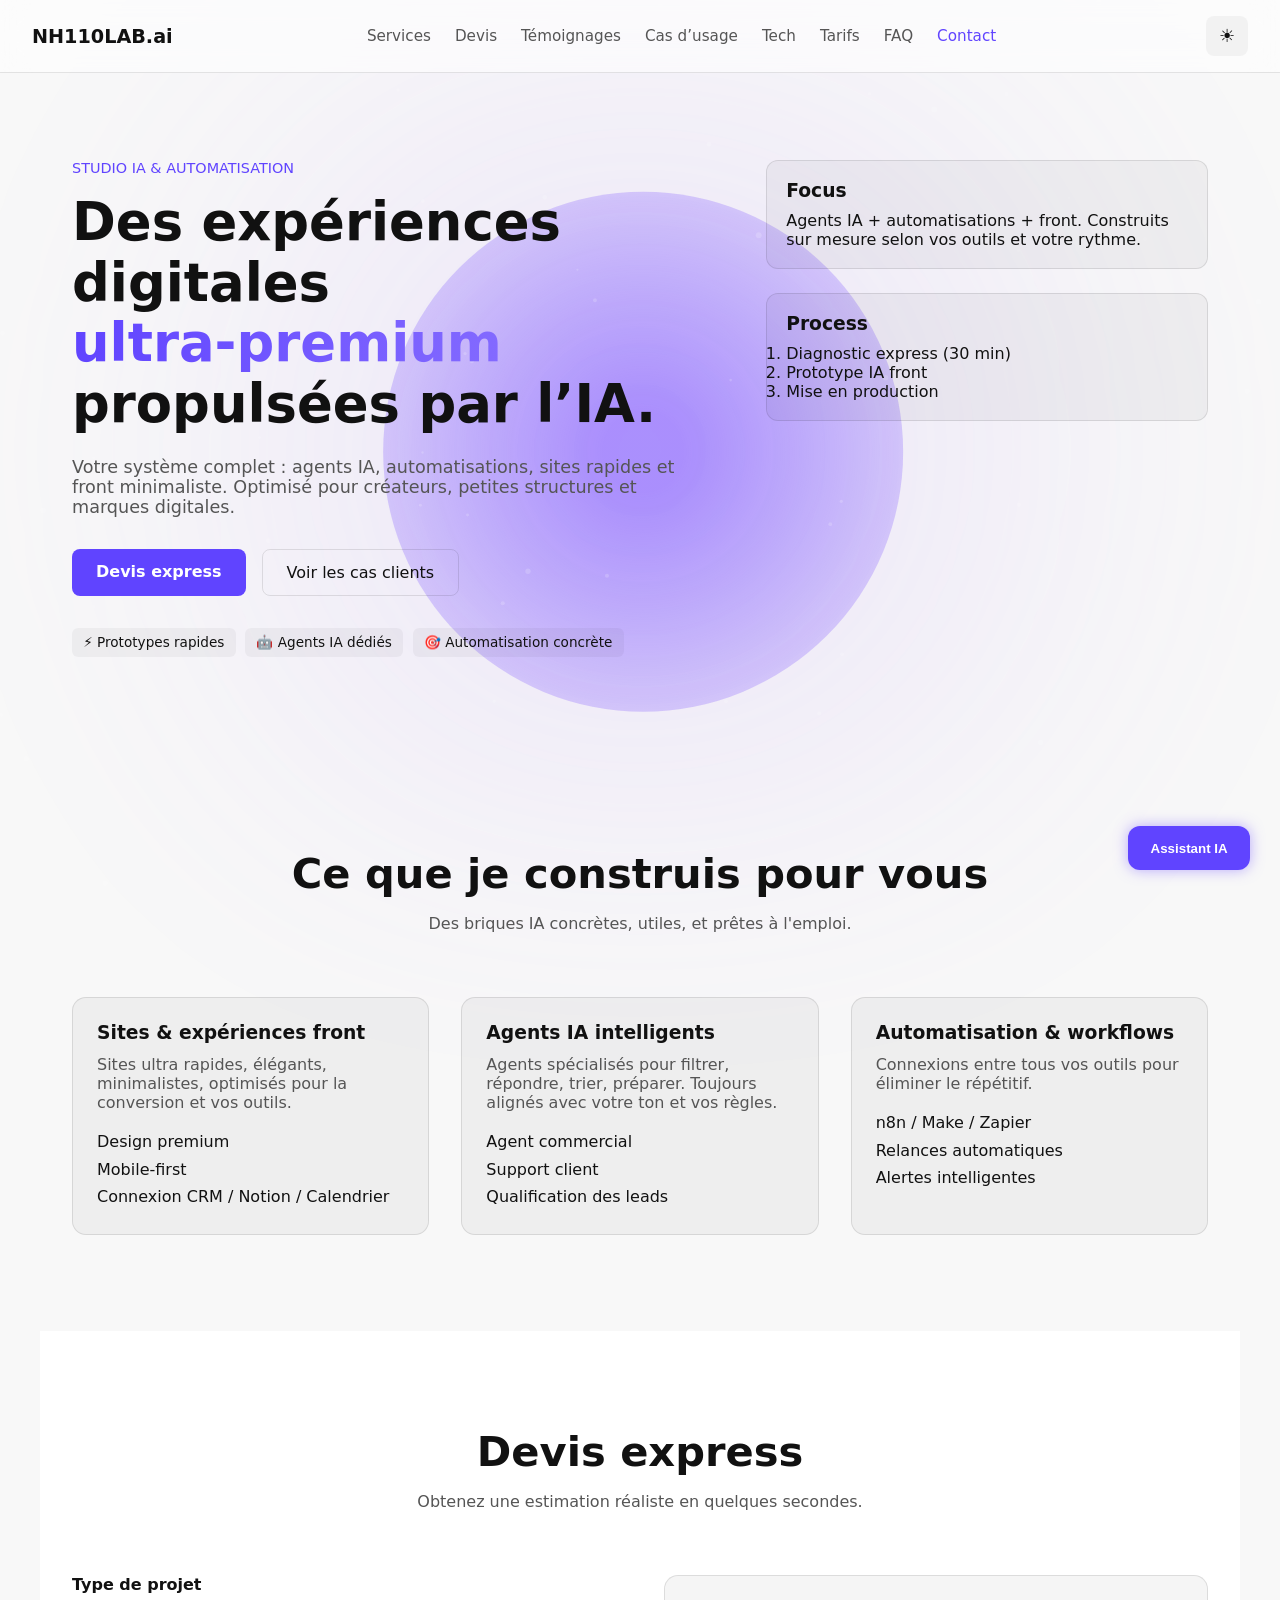
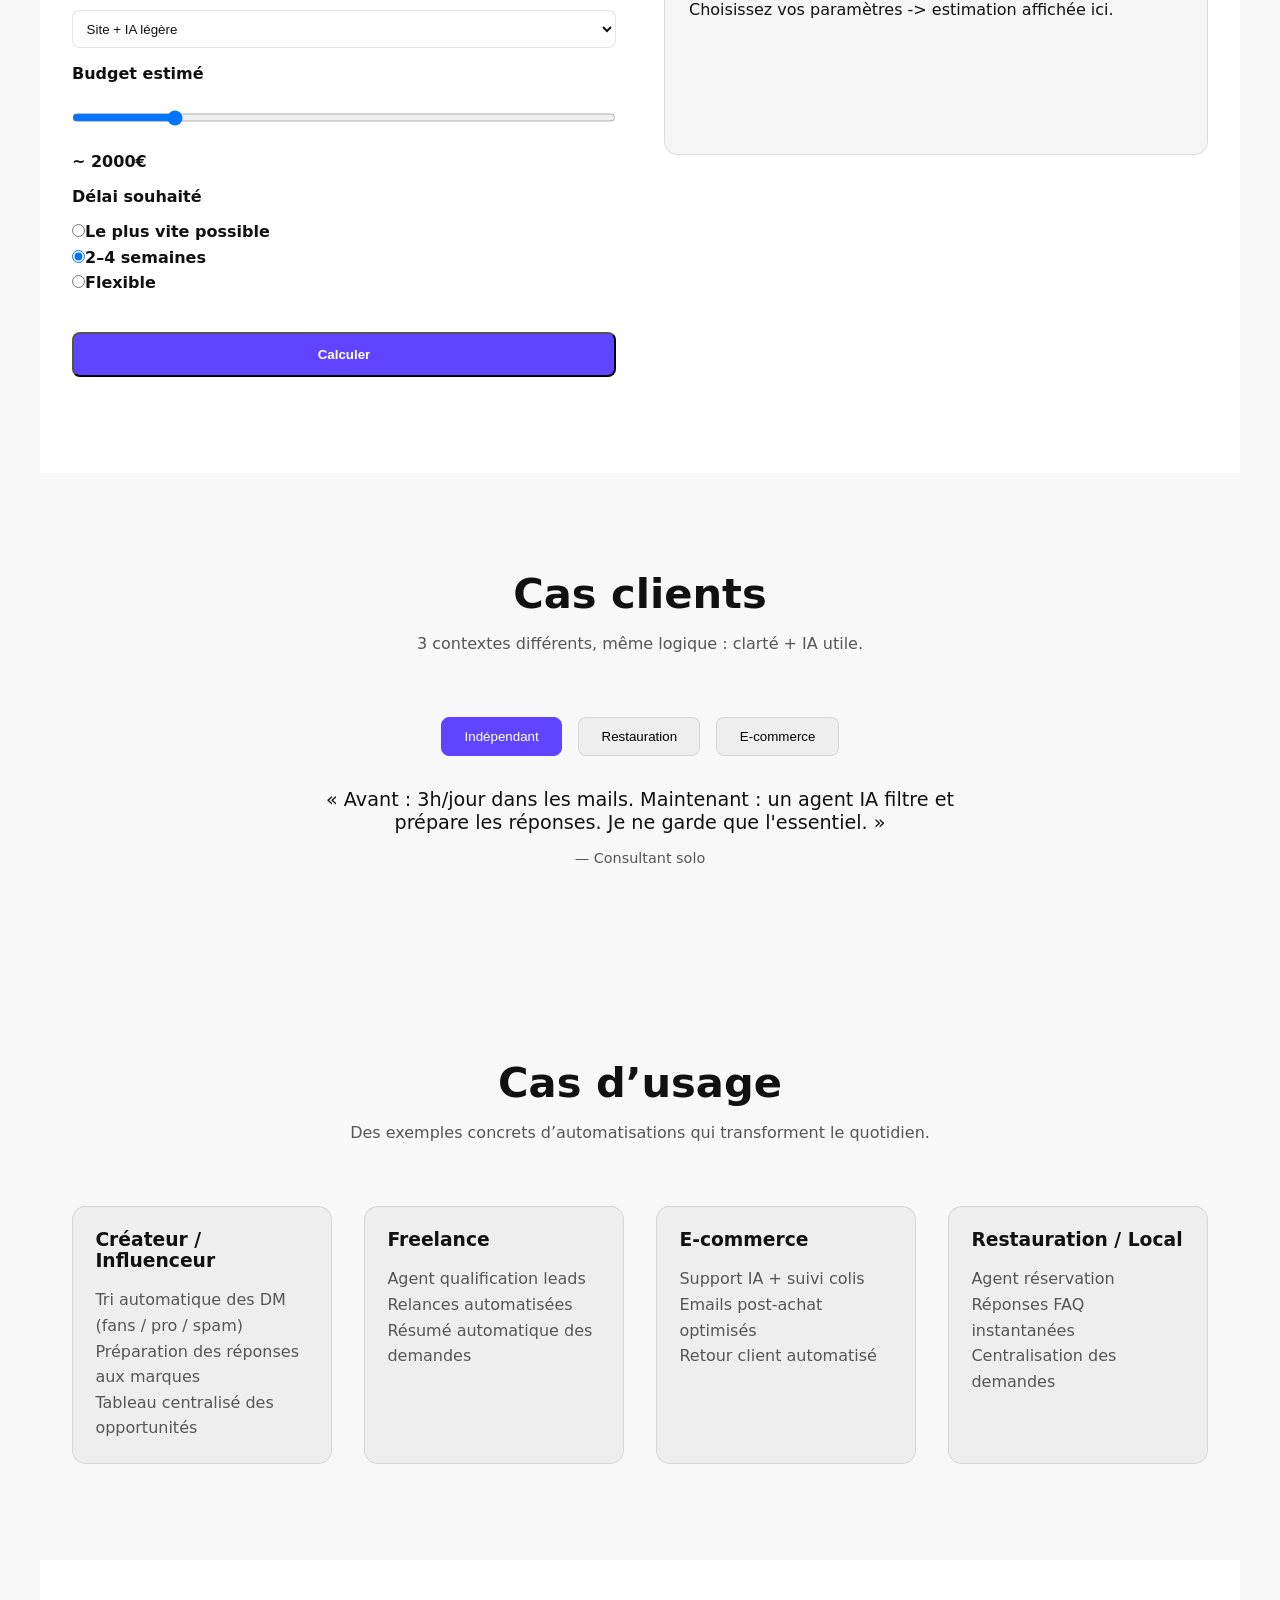
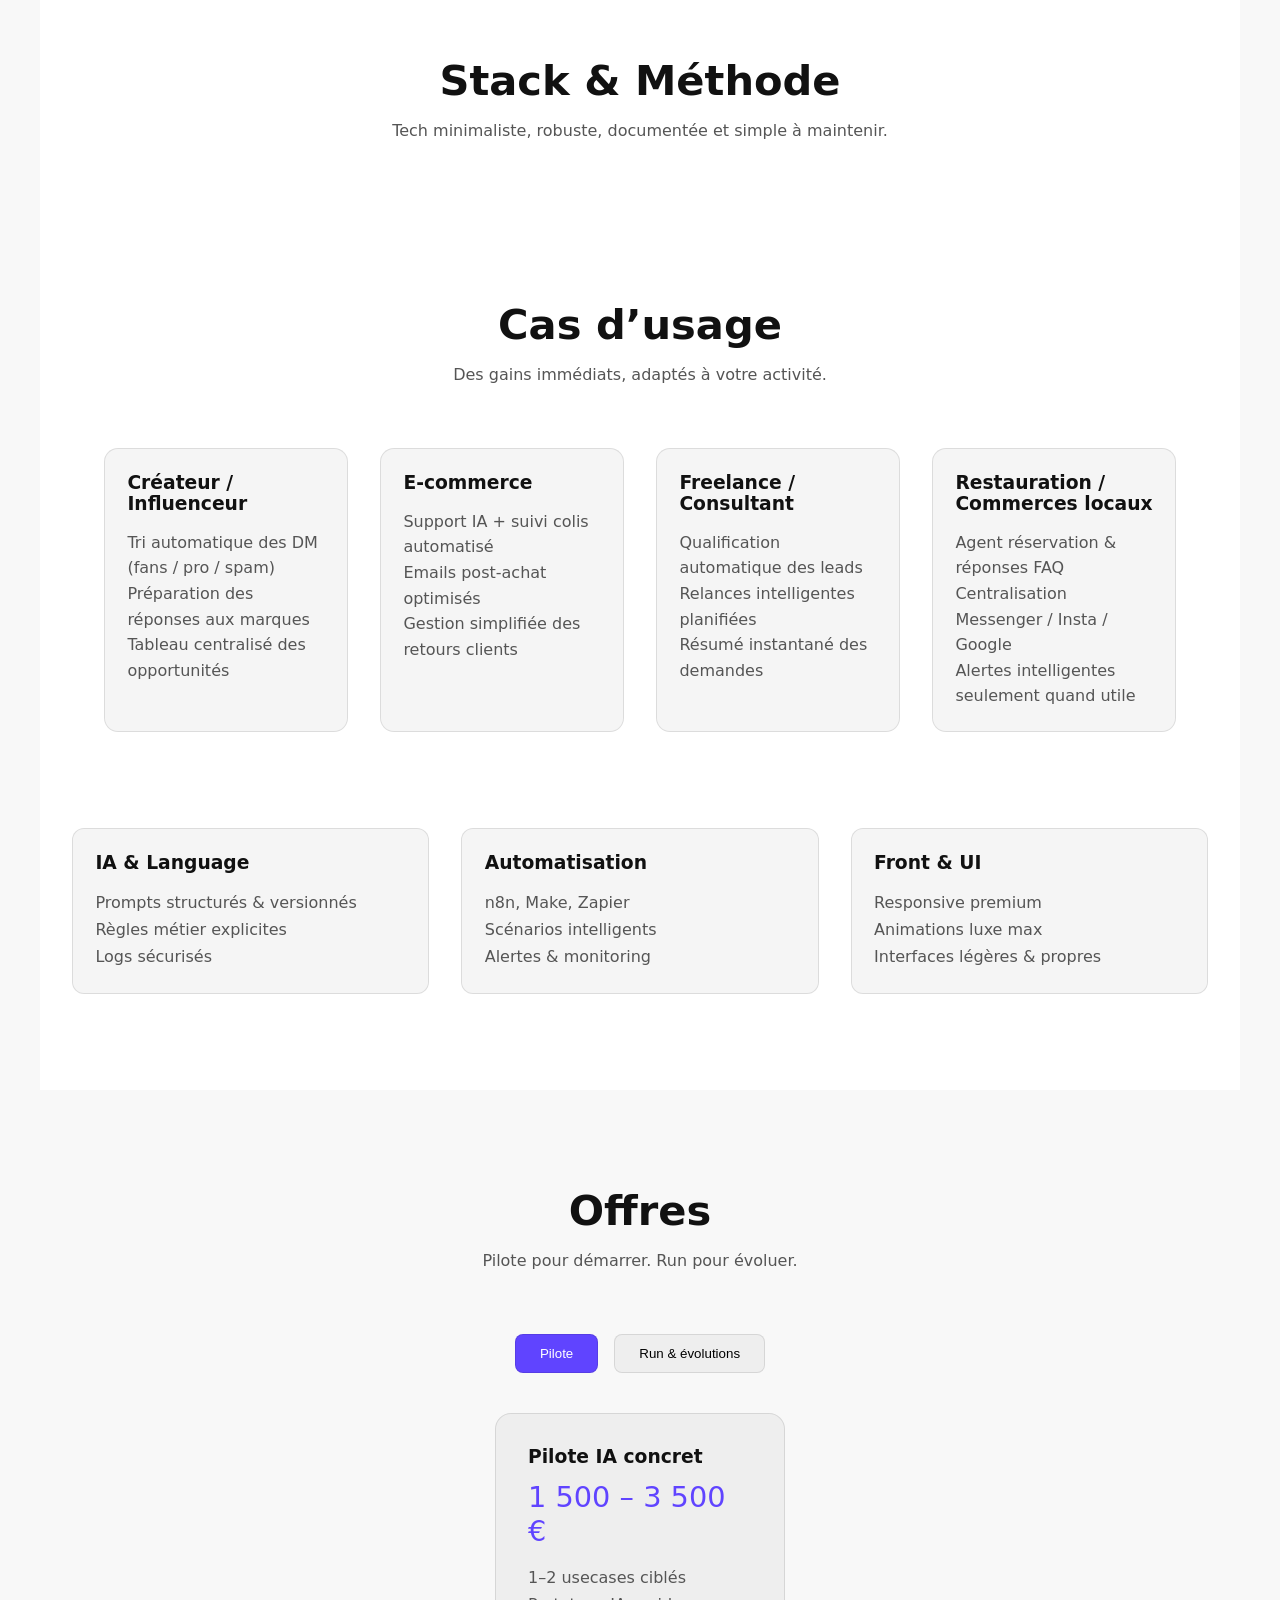
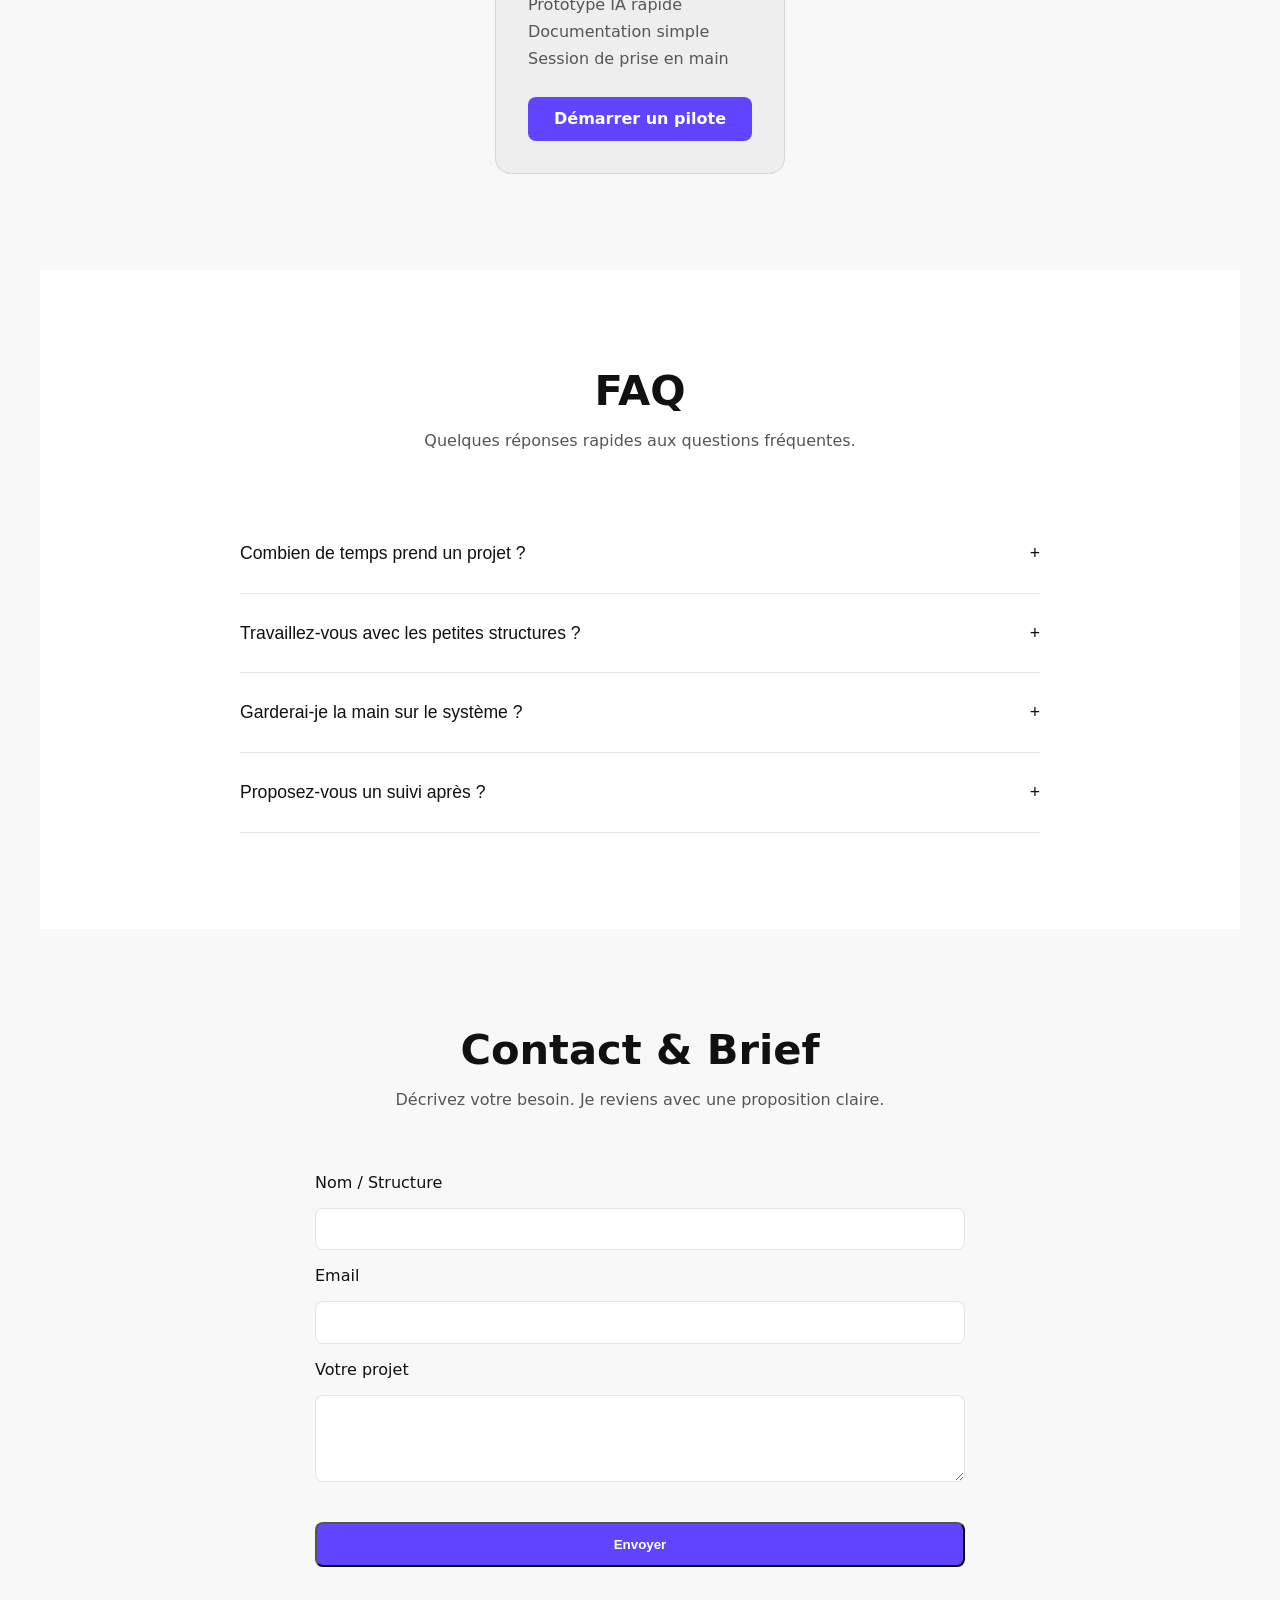
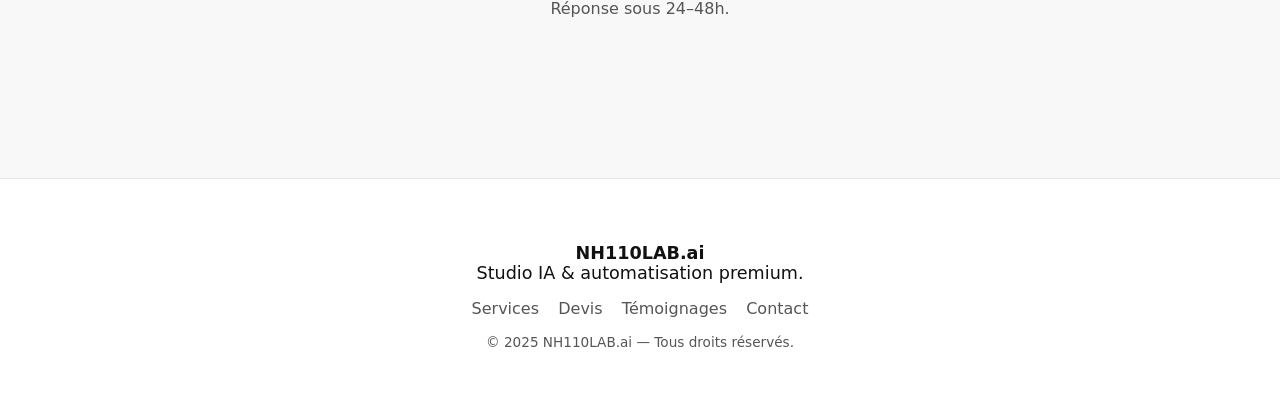
==== commit b3608d0c: "Update index.html" ====
--- a/index.html
+++ b/index.html
@@ -275,6 +275,53 @@
     <h2>Stack & Méthode</h2>
     <p>Tech minimaliste, robuste, documentée et simple à maintenir.</p>
   </div>
+<!-- ⭐ USECASES – VERSION PREMIUM ANIMÉE -->
+<section id="usecases" class="section">
+  <div class="section-header">
+    <h2>Cas d’usage</h2>
+    <p>Des gains immédiats, adaptés à votre activité.</p>
+  </div>
+
+  <div class="usecases-grid">
+
+    <article class="usecase-card uc-animate">
+      <h3>Créateur / Influenceur</h3>
+      <ul>
+        <li>Tri automatique des DM (fans / pro / spam)</li>
+        <li>Préparation des réponses aux marques</li>
+        <li>Tableau centralisé des opportunités</li>
+      </ul>
+    </article>
+
+    <article class="usecase-card uc-animate">
+      <h3>E-commerce</h3>
+      <ul>
+        <li>Support IA + suivi colis automatisé</li>
+        <li>Emails post-achat optimisés</li>
+        <li>Gestion simplifiée des retours clients</li>
+      </ul>
+    </article>
+
+    <article class="usecase-card uc-animate">
+      <h3>Freelance / Consultant</h3>
+      <ul>
+        <li>Qualification automatique des leads</li>
+        <li>Relances intelligentes planifiées</li>
+        <li>Résumé instantané des demandes</li>
+      </ul>
+    </article>
+
+    <article class="usecase-card uc-animate">
+      <h3>Restauration / Commerces locaux</h3>
+      <ul>
+        <li>Agent réservation & réponses FAQ</li>
+        <li>Centralisation Messenger / Insta / Google</li>
+        <li>Alertes intelligentes seulement quand utile</li>
+      </ul>
+    </article>
+
+  </div>
+</section>
 
   <div class="tech-grid">
     <article class="tech-card">
--- a/style.css
+++ b/style.css
@@ -1,38 +1,12 @@
-/* ---------- THEME TOKENS ---------- */
-
-:root {
-  --bg: #020617;
-  --bg-elevated: #020617;
-  --bg-soft: #020617;
-  --border-subtle: rgba(148, 163, 184, 0.3);
-  --text-main: #e5e7eb;
-  --text-muted: #9ca3af;
-  --accent: #6366f1;
-  --accent-soft: rgba(99, 102, 241, 0.16);
-  --accent-strong: #a855f7;
-  --pill-bg: rgba(15, 23, 42, 0.85);
-  --shadow-soft: 0 18px 60px rgba(15, 23, 42, 0.9);
-}
-
-:root[data-theme="light"] {
-  --bg: #f5f5f7;
-  --bg-elevated: #ffffff;
-  --bg-soft: #eef0ff;
-  --border-subtle: rgba(99, 102, 241, 0.4);
-  --text-main: #111827;
-  --text-muted: #6b7280;
-  --accent: #7563ff;
-  --accent-soft: rgba(117, 99, 255, 0.08);
-  --accent-strong: #b47aff;
-  --pill-bg: rgba(255, 255, 255, 0.8);
-  --shadow-soft: 0 18px 60px rgba(15, 23, 42, 0.18);
-}
-
-/* ---------- GLOBAL ---------- */
-
-*,
-*::before,
-*::after {
+/* =========================================================
+   🌙 NH110LAB.ai — VERSION LUXE MAX
+   PARTIE 1/3 : RESET + VARIABLES + GLOBAL + HEADER + HERO
+   ========================================================= */
+
+/* ---------- RESET ---------- */
+* {
+  margin: 0;
+  padding: 0;
   box-sizing: border-box;
 }
 
@@ -41,2513 +15,787 @@
 }
 
 body {
-  margin: 0;
-  min-height: 100vh;
-  font-family: system-ui, -apple-system, BlinkMacSystemFont, "SF Pro Text",
-    "Inter", sans-serif;
-  background: radial-gradient(circle at top, #020617 0, #020617 40%, #000 100%);
-  color: var(--text-main);
-  -webkit-font-smoothing: antialiased;
+  font-family: Inter, system-ui, sans-serif;
+  background: var(--bg);
+  color: var(--text);
+  overflow-x: hidden;
+}
+
+/* ---------- THEMES ---------- */
+:root {
+  --bg: #0a0a0a;
+  --bg-alt: #111;
+  --text: #eaeaea;
+  --text-dim: #a0a0a0;
+  --accent: #6d59ff;
+  --accent2: #8b7aff;
+  --border: rgba(255,255,255,0.1);
+  --card-bg: rgba(255,255,255,0.04);
+
+  /* ORB premium glow */
+  --orb-strong: rgba(128, 90, 255, 0.65);
+  --orb-soft: rgba(128, 90, 255, 0.25);
+}
+
+[data-theme="light"] {
+  --bg: #f8f8f8;
+  --bg-alt: #fff;
+  --text: #111;
+  --text-dim: #555;
+  --accent: #6044ff;
+  --accent2: #836aff;
+  --border: rgba(0,0,0,0.1);
+  --card-bg: rgba(0,0,0,0.04);
+}
+
+/* ---------- GLOBAL ELEMENTS ---------- */
+section {
+  padding: 6rem 2rem;
+  max-width: 1200px;
+  margin: auto;
   position: relative;
-  overflow-x: hidden;
-}
-
-img,
-canvas {
-  max-width: 100%;
-  display: block;
-}
-
-/* Background canvas */
-
-.bg-canvas {
+  z-index: 4;
+}
+
+.section-alt {
+  background: var(--bg-alt);
+}
+
+.section-header {
+  text-align: center;
+  margin-bottom: 4rem;
+}
+
+.section-header h2 {
+  font-size: 2.6rem;
+  margin-bottom: 1rem;
+}
+
+.section-header p {
+  color: var(--text-dim);
+}
+
+/* ---------- BACKGROUND CANVAS (ORB + HALO + PARTICLES) ---------- */
+#orb,
+#halo,
+#particles {
   position: fixed;
-  inset: 0;
+  top: 0;
+  left: 0;
+  width: 100vw;
+  height: 100vh;
+  z-index: 0;
+  pointer-events: none;
+}
+
+/* HALO LUXE GLOW */
+#halo {
+  filter: blur(120px) brightness(1.4);
+  opacity: 0.6;
+}
+
+/* PARTICLES */
+#particles {
+  opacity: 0.4;
+}
+
+/* ---------- HEADER ---------- */
+.header {
+  position: fixed;
+  top: 0;
+  left: 0;
   width: 100%;
-  height: 100%;
-  pointer-events: none;
-  z-index: -2;
-  will-change: contents;
-}
-
-#halo {
-  z-index: -1;
-}
-
-/* Layout utilities */
-
-main {
-  position: relative;
-  z-index: 1;
-}
-
-.section {
-  padding: 96px 6vw;
-  position: relative;
-}
-
-.section-alt {
-  background: radial-gradient(circle at top, rgba(15, 23, 42, 0.8), transparent),
-    linear-gradient(to bottom, rgba(15, 23, 42, 0.7), transparent);
-}
-
-.section:not(.section-alt)::before {
-  content: "";
-  position: absolute;
-  inset: 0 8vw auto;
-  height: 1px;
-  background: radial-gradient(circle, rgba(148, 163, 184, 0.18) 0, transparent 60%);
-  opacity: 0.7;
-  pointer-events: none;
-}
-
-/* ---------- HEADER ---------- */
-
-.header {
-  position: sticky;
-  top: 0;
+  padding: 1rem 2rem;
+  display: flex;
+  justify-content: space-between;
+  align-items: center;
+  background: rgba(0, 0, 0, 0.55);
+  backdrop-filter: blur(14px);
+  border-bottom: 1px solid var(--border);
   z-index: 10;
-  display: flex;
-  align-items: center;
-  justify-content: space-between;
-  padding: 14px 6vw;
-  backdrop-filter: blur(24px);
-  background: linear-gradient(
-    to bottom,
-    rgba(2, 6, 23, 0.95),
-    rgba(2, 6, 23, 0.7),
-    transparent
-  );
-  border-bottom: 1px solid rgba(148, 163, 184, 0.25);
-}
-
-.header-left {
-  display: flex;
-  flex-direction: column;
-  gap: 4px;
-}
-
-.logo {
+}
+
+[data-theme="light"] .header {
+  background: rgba(255,255,255,0.55);
+  backdrop-filter: blur(14px);
+}
+
+.header .logo {
   font-weight: 600;
-  letter-spacing: 0.08em;
-  font-size: 14px;
-  text-transform: uppercase;
+  font-size: 1.2rem;
   text-decoration: none;
-  color: var(--text-main);
-}
-
-.hero-mini .eyebrow {
-  font-size: 12px;
-  text-transform: uppercase;
-  letter-spacing: 0.16em;
-  color: var(--text-muted);
-}
-
-/* NAV */
+  color: var(--text);
+}
 
 .nav {
   display: flex;
-  align-items: center;
-  gap: 18px;
-  font-size: 14px;
-}
-
-.nav-link {
+  gap: 1.5rem;
+}
+
+.nav a {
   text-decoration: none;
-  color: var(--text-muted);
-  padding: 6px 0;
-  position: relative;
-  transition: color 0.2s ease;
-}
-
-.nav-link::after {
-  content: "";
-  position: absolute;
-  left: 0;
-  bottom: -3px;
-  width: 0;
-  height: 1px;
-  background: linear-gradient(90deg, var(--accent), var(--accent-strong));
-  transition: width 0.2s ease;
-}
-
-.nav-link:hover {
-  color: var(--text-main);
-}
-
-.nav-link:hover::after {
-  width: 100%;
-}
-
-.nav-link-cta {
-  padding: 6px 12px;
-  border-radius: 999px;
-  border: 1px solid rgba(148, 163, 184, 0.4);
-  background: linear-gradient(
-    135deg,
-    rgba(15, 23, 42, 0.9),
-    rgba(15, 23, 42, 0.6)
-  );
-}
-
-/* Accessibility: Focus visible */
-*:focus-visible {
-  outline: 2px solid var(--accent);
-  outline-offset: 2px;
-}
-
-/* Theme & nav toggles */
-
-.theme-toggle,
-.nav-toggle {
+  color: var(--text-dim);
+  font-size: 0.95rem;
+  transition: 0.2s;
+}
+
+.nav a:hover {
+  color: var(--text);
+}
+
+.nav-cta {
+  color: var(--accent) !important;
+}
+
+/* ---------- THEME SWITCH ---------- */
+#theme-toggle {
+  margin-left: 1rem;
+  font-size: 1.1rem;
   border: none;
-  background: rgba(15, 23, 42, 0.8);
-  color: var(--text-main);
-  border-radius: 999px;
-  padding: 6px 10px;
+  background: var(--card-bg);
+  color: var(--text);
+  padding: 0.6rem 0.8rem;
+  border-radius: 8px;
   cursor: pointer;
-  display: inline-flex;
-  align-items: center;
-  justify-content: center;
-  transition: background 0.2s ease;
-}
-
-.theme-toggle:hover,
-.nav-toggle:hover {
-  background: rgba(15, 23, 42, 0.95);
-}
-
-.theme-toggle {
-  margin-left: 16px;
-}
-
-.theme-toggle-icon {
-  font-size: 14px;
-}
-
+  transition: 0.25s;
+}
+
+#theme-toggle:hover {
+  background: var(--accent);
+  color: white;
+}
+
+/* ---------- MOBILE NAV TOGGLE ---------- */
 .nav-toggle {
   display: none;
   flex-direction: column;
-  gap: 4px;
-  width: 32px;
-  height: 32px;
-  padding: 7px;
+  gap: 5px;
+  background: none;
+  border: none;
 }
 
 .nav-toggle span {
+  width: 22px;
   height: 2px;
-  width: 100%;
-  border-radius: 999px;
-  background: var(--text-main);
-  transition: all 0.2s ease;
+  background: var(--text);
 }
 
 /* ---------- HERO ---------- */
-
 .hero {
+  padding-top: 10rem;
+  display: flex;
+  gap: 4rem;
+  align-items: flex-start;
+}
+
+.hero-content {
+  max-width: 630px;
+}
+
+.hero-eyebrow {
+  text-transform: uppercase;
+  font-size: 0.9rem;
+  color: var(--accent);
+  margin-bottom: 1rem;
+}
+
+.hero-title {
+  font-size: 3.3rem;
+  line-height: 1.15;
+  margin-bottom: 1.4rem;
+}
+
+.hero-title .gradient {
+  background: linear-gradient(90deg, var(--accent), var(--accent2));
+  -webkit-background-clip: text;
+  color: transparent;
+}
+
+.hero-subtitle {
+  color: var(--text-dim);
+  font-size: 1.1rem;
+  margin-bottom: 2rem;
+}
+
+.hero-buttons {
+  display: flex;
+  gap: 1rem;
+  margin-bottom: 2rem;
+}
+
+.btn-primary {
+  background: var(--accent);
+  color: white;
+  padding: 0.8rem 1.5rem;
+  border-radius: 8px;
+  text-decoration: none;
+  font-weight: 600;
+  transition: 0.25s;
+}
+
+.btn-primary:hover {
+  background: var(--accent2);
+}
+
+.btn-ghost {
+  color: var(--text);
+  padding: 0.8rem 1.5rem;
+  border-radius: 8px;
+  border: 1px solid var(--border);
+  text-decoration: none;
+}
+
+.hero-tags {
+  display: flex;
+  gap: 0.6rem;
+  flex-wrap: wrap;
+}
+
+.hero-tags span {
+  padding: 0.4rem 0.7rem;
+  background: var(--card-bg);
+  border-radius: 6px;
+  font-size: 0.85rem;
+}
+
+/* Sidebar Hero */
+.hero-aside {
+  flex: 1;
+  display: flex;
+  flex-direction: column;
+  gap: 1.5rem;
+}
+
+.card-info {
+  background: var(--card-bg);
+  border: 1px solid var(--border);
+  padding: 1.2rem;
+  border-radius: 12px;
+}
+
+.card-info h3 {
+  margin-bottom: 0.6rem;
+}
+/* =========================================================
+   🌙 VERSION LUXE MAX
+   PARTIE 2/3 : SERVICES + DEVIS + TESTIMONIAL + USECASES + TECH + PRICING
+   ========================================================= */
+
+/* ---------- SERVICES ---------- */
+.services-grid {
   display: grid;
-  grid-template-columns: minmax(0, 1.4fr) minmax(0, 1fr);
-  gap: 48px;
-  align-items: center;
-  padding-top: 72px;
-}
-
-.eyebrow {
-  font-size: 12px;
-  text-transform: uppercase;
-  letter-spacing: 0.18em;
-  color: var(--text-muted);
-}
-
-.hero-text h1 {
-  font-size: clamp(32px, 5vw, 46px);
-  line-height: 1.1;
-  margin: 8px 0 16px;
-}
-
-.hero-subtitle {
-  color: var(--text-muted);
-  max-width: 540px;
-  font-size: 15px;
+  grid-template-columns: repeat(auto-fit, minmax(260px, 1fr));
+  gap: 2rem;
+}
+
+.service-card {
+  background: var(--card-bg);
+  border: 1px solid var(--border);
+  padding: 1.5rem;
+  border-radius: 14px;
+  transition: 0.25s;
+}
+
+.service-card:hover {
+  border-color: var(--accent);
+  transform: translateY(-4px);
+}
+
+.service-card h3 {
+  margin-bottom: 0.8rem;
+}
+
+.service-card p {
+  color: var(--text-dim);
+  margin-bottom: 1rem;
+}
+
+.service-card ul {
+  list-style: none;
+  line-height: 1.7;
+}
+
+/* ---------- DEVIS EXPRESS ---------- */
+.devis-layout {
+  display: grid;
+  grid-template-columns: 1fr 1fr;
+  gap: 3rem;
+  align-items: start;
+}
+
+.devis-form {
+  display: flex;
+  flex-direction: column;
+  gap: 1rem;
+}
+
+.devis-form label {
+  font-weight: 600;
+}
+
+.devis-form select,
+.devis-form input[type="range"],
+.devis-form textarea {
+  padding: 0.6rem;
+  border: 1px solid var(--border);
+  background: var(--bg-alt);
+  color: var(--text);
+  border-radius: 8px;
+}
+
+.budget-value {
+  font-weight: 600;
+}
+
+.radio-group {
+  display: flex;
+  flex-direction: column;
+  gap: 0.4rem;
+}
+
+.devis-result {
+  background: var(--card-bg);
+  padding: 1.5rem;
+  border-radius: 14px;
+  border: 1px solid var(--border);
+  min-height: 180px;
+}
+
+/* ---------- TESTIMONIALS ---------- */
+.testimonial-tabs {
+  display: flex;
+  gap: 1rem;
+  justify-content: center;
+  margin-bottom: 2rem;
+}
+
+.tab {
+  padding: 0.7rem 1.4rem;
+  border-radius: 8px;
+  background: var(--card-bg);
+  border: 1px solid var(--border);
+  cursor: pointer;
+  transition: 0.25s;
+}
+
+.tab.active,
+.tab:hover {
+  background: var(--accent);
+  color: white;
+  border-color: var(--accent);
+}
+
+.testimonial-panels {
+  max-width: 700px;
+  margin: auto;
+}
+
+.panel {
+  display: none;
+  text-align: center;
+  color: var(--text-dim);
+}
+
+.panel.active {
+  display: block;
+}
+
+.panel .quote {
+  font-size: 1.2rem;
+  margin-bottom: 1rem;
+  color: var(--text);
+}
+
+.panel .meta {
+  font-size: 0.9rem;
+  color: var(--text-dim);
+}
+
+/* ---------- USECASES ---------- */
+.usecases-grid {
+  display: grid;
+  grid-template-columns: repeat(auto-fit, minmax(240px, 1fr));
+  gap: 2rem;
+}
+
+.usecase-card {
+  background: var(--card-bg);
+  border-radius: 14px;
+  border: 1px solid var(--border);
+  padding: 1.4rem;
+  transition: 0.25s;
+}
+
+.usecase-card:hover {
+  border-color: var(--accent);
+  transform: translateY(-4px);
+}
+
+.usecase-card h3 {
+  margin-bottom: 1rem;
+}
+
+.usecase-card ul {
+  list-style: none;
   line-height: 1.6;
-}
-
-.underline {
-  position: relative;
-  z-index: 0;
-}
-
-.underline::after {
-  content: "";
-  position: absolute;
-  left: 0;
-  bottom: -4px;
-  width: 100%;
-  height: 10px;
-  border-radius: 999px;
-  background: radial-gradient(circle at center, rgba(99, 102, 241, 0.5), transparent);
-  opacity: 0.6;
-  z-index: -1;
-}
-
-.hero-actions {
-  display: flex;
-  flex-wrap: wrap;
-  gap: 12px;
-  margin-top: 28px;
-}
-
-.hero-highlights {
-  display: flex;
-  flex-wrap: wrap;
-  gap: 8px;
-  margin-top: 20px;
-}
-
-.hero-stats {
-  display: grid;
-  grid-template-columns: repeat(3, minmax(0, 1fr));
-  gap: 14px;
-  margin-top: 28px;
-}
-
-.stat {
-  padding: 12px 14px;
-  border-radius: 14px;
-  background: rgba(15, 23, 42, 0.8);
-  border: 1px solid rgba(148, 163, 184, 0.3);
-}
-
-.stat-number {
-  font-size: 20px;
-  font-weight: 600;
-  margin: 0;
-}
-
-.stat-label {
-  font-size: 12px;
-  color: var(--text-muted);
-  margin: 4px 0 0;
-}
-
-.scroll-hint {
-  display: flex;
-  align-items: center;
-  gap: 8px;
-  margin-top: 32px;
-  font-size: 12px;
-  color: var(--text-muted);
-}
-
-.scroll-line {
-  display: block;
-  width: 1px;
-  height: 16px;
-  background: linear-gradient(to bottom, var(--accent), transparent);
-  animation: float 1.5s ease-in-out infinite;
-}
-
-@keyframes float {
-  0%, 100% { transform: translateY(0); }
-  50% { transform: translateY(6px); }
-}
-
-/* Buttons / pills */
-
-.btn {
-  border-radius: 999px;
-  padding: 10px 18px;
-  font-size: 14px;
-  border: 1px solid transparent;
-  cursor: pointer;
-  text-decoration: none;
-  display: inline-flex;
-  align-items: center;
-  justify-content: center;
-  gap: 6px;
-  transition: filter 0.2s ease, transform 0.15s ease;
-}
-
-.btn:active {
-  transform: scale(0.98);
-}
-
-.btn:disabled {
-  opacity: 0.6;
-  cursor: not-allowed;
-}
-
-.btn-primary {
-  background-image: linear-gradient(135deg, var(--accent), var(--accent-strong));
-  color: #f9fafb;
-  box-shadow: 0 14px 40px rgba(37, 99, 235, 0.4);
-}
-
-.btn-primary:hover {
-  filter: brightness(1.05);
-}
-
-.btn-primary:disabled {
-  filter: brightness(0.8);
-}
-
-.btn-ghost {
-  background: rgba(15, 23, 42, 0.85);
-  color: var(--text-main);
-  border-color: rgba(148, 163, 184, 0.4);
-}
-
-.btn-ghost:hover {
-  background: rgba(15, 23, 42, 0.95);
-}
-
-.btn-full {
-  width: 100%;
-}
-
-.pill {
-  padding: 6px 12px;
-  border-radius: 999px;
-  background: var(--pill-bg);
-  font-size: 12px;
-  color: var(--text-muted);
-  border: 1px solid rgba(148, 163, 184, 0.3);
-}
-
-/* Hero aside cards */
-
-.hero-aside {
-  display: flex;
-  flex-direction: column;
-  gap: 16px;
-}
-
-.metric-card,
-.timeline-card,
-.mini-card {
-  padding: 18px 18px 16px;
-  border-radius: 18px;
-  background: radial-gradient(circle at top left, rgba(99, 102, 241, 0.12), transparent),
-    rgba(15, 23, 42, 0.9);
-  border: 1px solid rgba(148, 163, 184, 0.4);
-  box-shadow: var(--shadow-soft);
-}
-
-.metric-label {
-  font-size: 11px;
-  text-transform: uppercase;
-  letter-spacing: 0.16em;
-  color: var(--text-muted);
-  margin: 0;
-}
-
-.metric-value {
-  margin: 8px 0 6px;
-  font-size: 16px;
-  font-weight: 500;
-}
-
-.metric-footnote {
-  font-size: 13px;
-  color: var(--text-muted);
-  margin: 0;
-}
-
-.timeline-list {
-  margin: 8px 0 0;
-  padding-left: 16px;
-  font-size: 13px;
-}
-
-.timeline-list li {
-  margin-bottom: 6px;
-  color: var(--text-main);
-}
-
-/* ---------- SECTIONS / CARDS ---------- */
-
-.section-header {
-  max-width: 640px;
-  margin-bottom: 36px;
-}
-
-.section-header h2 {
-  font-size: 26px;
-  margin: 0 0 10px;
-}
-
-.section-header p {
-  color: var(--text-muted);
-  font-size: 15px;
-  margin: 0;
-  line-height: 1.6;
-}
-
-.grid-3 {
-  display: grid;
-  grid-template-columns: repeat(3, minmax(0, 1fr));
-  gap: 22px;
-}
-
-.card {
-  border-radius: 20px;
-  padding: 20px 18px 18px;
-  background: rgba(15, 23, 42, 0.96);
-  border: 1px solid rgba(148, 163, 184, 0.4);
-  box-shadow: var(--shadow-soft);
-  transition: border-color 0.2s ease, background 0.2s ease;
-}
-
-.card:hover {
-  border-color: var(--accent);
-  background: rgba(15, 23, 42, 0.98);
-}
-
-.card h3 {
-  font-size: 17px;
-  margin: 0 0 8px;
-  font-weight: 600;
-}
-
-.card p {
-  font-size: 14px;
-  color: var(--text-muted);
-  margin: 0;
-  line-height: 1.5;
-}
-
-.card-list {
-  margin: 14px 0 0;
-  padding-left: 18px;
-  font-size: 14px;
-  color: var(--text-main);
-}
-
-.card-list li {
-  margin-bottom: 4px;
-}
-
-.card-list li + li {
-  margin-top: 4px;
-}
-
-.card-footnote {
-  font-size: 12px;
-  color: var(--text-muted);
-  margin-top: 8px;
-}
-
-/* ---------- DEVIS EXPRESS ---------- */
-
-.quote-layout {
-  display: grid;
-  grid-template-columns: minmax(0, 1.2fr) minmax(0, 1fr);
-  gap: 32px;
-  align-items: flex-start;
-}
-
-.quote-form,
-.contact-form {
-  padding: 18px 18px 20px;
-  border-radius: 20px;
-  background: rgba(15, 23, 42, 0.96);
-  border: 1px solid rgba(148, 163, 184, 0.4);
-  box-shadow: var(--shadow-soft);
-}
-
-.field-group {
-  margin-bottom: 18px;
-}
-
-.field-group label {
-  display: block;
-  font-size: 13px;
-  margin-bottom: 6px;
-  font-weight: 500;
-  color: var(--text-main);
-}
-
-input[type="text"],
-input[type="email"],
-select,
-textarea {
-  width: 100%;
-  padding: 9px 10px;
-  border-radius: 10px;
-  border: 1px solid rgba(148, 163, 184, 0.6);
-  background: rgba(15, 23, 42, 0.9);
-  color: var(--text-main);
-  font-family: inherit;
-  font-size: 14px;
-  transition: border-color 0.2s ease, box-shadow 0.2s ease;
-}
-
-input[type="text"]:focus,
-input[type="email"]:focus,
-select:focus,
-textarea:focus {
-  border-color: var(--accent);
-  box-shadow: 0 0 0 2px rgba(99, 102, 241, 0.1);
-}
-
-input[type="text"]:invalid,
-input[type="email"]:invalid {
-  border-color: #ef4444;
-}
-
-input[type="range"] {
-  width: 100%;
-  cursor: pointer;
-}
-
-textarea {
-  resize: vertical;
-  min-height: 80px;
-}
-
-.quote-budget-display {
-  margin-top: 6px;
-  font-size: 13px;
-  color: var(--text-muted);
-}
-
-.quote-deadline-options {
-  display: flex;
-  flex-wrap: wrap;
-  gap: 10px;
-  font-size: 13px;
-}
-
-.quote-deadline-options label {
-  display: flex;
-  gap: 6px;
-  align-items: center;
-  padding: 6px 9px;
-  border-radius: 999px;
-  border: 1px solid rgba(148, 163, 184, 0.4);
-  background: rgba(15, 23, 42, 0.9);
-  cursor: pointer;
-  transition: all 0.2s ease;
-}
-
-.quote-deadline-options label:hover {
-  border-color: var(--accent);
-}
-
-.form-note {
-  margin-top: 10px;
-  font-size: 12px;
-  color: var(--text-muted);
-}
-
-.quote-summary {
-  display: flex;
-  flex-direction: column;
-  gap: 14px;
-}
-
-.quote-tagline {
-  font-size: 13px;
-  color: var(--text-muted);
-  margin: 0;
-}
-
-.quote-result-card {
-  padding: 18px 18px 16px;
-  border-radius: 20px;
-  background: linear-gradient(
-    135deg,
-    rgba(99, 102, 241, 0.16),
-    rgba(15, 23, 42, 0.98)
-  );
-  border: 1px solid rgba(129, 140, 248, 0.5);
-}
-
-.quote-result {
-  font-size: 14px;
-  margin: 8px 0;
-}
-
-.quote-bullets {
-  margin: 8px 0 0 16px;
-  padding: 0;
-  font-size: 13px;
-  color: var(--text-muted);
-}
-
-.quote-bullets li {
-  margin-bottom: 4px;
-}
-
-.quote-ideal {
-  font-size: 13px;
-  color: var(--text-muted);
-  margin: 8px 0 0;
-}
-
-.quote-badge {
-  font-size: 12px;
-  padding: 8px 10px;
-  border-radius: 999px;
-  border: 1px solid rgba(148, 163, 184, 0.4);
-  background: rgba(15, 23, 42, 0.9);
-}
-
-/* ---------- TÉMOIGNAGES ---------- */
-
-.testimonials-layout {
-  border-radius: 24px;
-  padding: 20px 20px 24px;
-  border: 1px solid rgba(148, 163, 184, 0.4);
-  background: radial-gradient(circle at top left, rgba(168, 85, 247, 0.25), transparent),
-    rgba(15, 23, 42, 0.95);
-  box-shadow: var(--shadow-soft);
-}
-
-.testimonials-header-row {
-  display: flex;
-  justify-content: space-between;
-  gap: 18px;
-  align-items: flex-start;
-  margin-bottom: 16px;
-}
-
-.testimonials-kicker {
-  font-size: 12px;
-  text-transform: uppercase;
-  letter-spacing: 0.16em;
-  color: var(--text-muted);
-  margin: 0 0 6px;
-}
-
-.testimonials-intro {
-  font-size: 14px;
-  color: var(--text-muted);
-  max-width: 440px;
-  margin: 0;
-  line-height: 1.5;
-}
-
-.testimonials-meta-badge {
-  font-size: 12px;
-  padding: 6px 10px;
-  border-radius: 999px;
-  border: 1px solid rgba(129, 140, 248, 0.7);
-  background: rgba(30, 64, 175, 0.4);
-  white-space: nowrap;
-}
-
-.testimonial-tabs {
-  display: inline-flex;
-  gap: 6px;
-  padding: 4px;
-  border-radius: 999px;
-  background: rgba(15, 23, 42, 0.9);
-  border: 1px solid rgba(148, 163, 184, 0.4);
-  margin-bottom: 16px;
-}
-
-.testimonial-tab {
-  border: none;
-  background: transparent;
-  color: var(--text-muted);
-  font-size: 13px;
-  padding: 6px 12px;
-  border-radius: 999px;
-  cursor: pointer;
-  transition: all 0.2s ease;
-}
-
-.testimonial-tab:hover {
-  color: var(--text-main);
-}
-
-.testimonial-tab.active {
-  background: rgba(129, 140, 248, 0.25);
-  color: var(--text-main);
-}
-
-.testimonial-panels {
-  margin-top: 4px;
-}
-
-.testimonial-panel {
-  display: none;
-  animation: fadeIn 0.2s ease;
-}
-
-.testimonial-panel.active {
-  display: block;
-}
-
-@keyframes fadeIn {
-  from { opacity: 0; }
-  to { opacity: 1; }
-}
-
-.testimonial-quote {
-  font-size: 15px;
-  margin: 0 0 8px;
-  line-height: 1.6;
-}
-
-.testimonial-meta {
-  font-size: 13px;
-  color: var(--text-muted);
-  margin: 0 0 8px;
-}
-
-.testimonial-metrics {
-  margin: 0 0 0 16px;
-  padding: 0;
-  font-size: 13px;
-  color: var(--text-main);
-}
-
-.testimonial-metrics li {
-  margin-bottom: 4px;
+  color: var(--text-dim);
 }
 
 /* ---------- TECH ---------- */
-
 .tech-grid {
   display: grid;
-  grid-template-columns: repeat(3, minmax(0, 1fr));
-  gap: 22px;
-}
-
-.bullet-grid {
-  margin: 14px 0 0;
-  padding-left: 18px;
-  font-size: 14px;
-}
-
-.bullet-grid li {
-  margin-bottom: 4px;
-}
-
-.bullet-grid li + li {
-  margin-top: 4px;
+  grid-template-columns: repeat(auto-fit, minmax(260px, 1fr));
+  gap: 2rem;
+}
+
+.tech-card {
+  background: var(--card-bg);
+  border: 1px solid var(--border);
+  padding: 1.4rem;
+  border-radius: 12px;
+}
+
+.tech-card h3 {
+  margin-bottom: 1rem;
+}
+
+.tech-card ul {
+  list-style: none;
+  line-height: 1.7;
+  color: var(--text-dim);
 }
 
 /* ---------- PRICING ---------- */
-
 .pricing-toggle {
-  display: inline-flex;
-  padding: 4px;
-  border-radius: 999px;
-  border: 1px solid rgba(148, 163, 184, 0.4);
-  background: rgba(15, 23, 42, 0.95);
-  margin-bottom: 20px;
-}
-
-.toggle-btn {
+  display: flex;
+  justify-content: center;
+  gap: 1rem;
+  margin-bottom: 2.5rem;
+}
+
+.pricing-btn {
+  padding: 0.7rem 1.5rem;
+  border: 1px solid var(--border);
+  background: var(--card-bg);
+  border-radius: 8px;
+  cursor: pointer;
+  transition: 0.25s;
+}
+
+.pricing-btn.active,
+.pricing-btn:hover {
+  background: var(--accent);
+  color: white;
+}
+
+.pricing-grid {
+  display: flex;
+  justify-content: center;
+  flex-wrap: wrap;
+  gap: 2rem;
+}
+
+.pricing-card {
+  background: var(--card-bg);
+  border: 1px solid var(--border);
+  padding: 2rem;
+  width: 290px;
+  border-radius: 16px;
+  transition: 0.25s;
+}
+
+.pricing-card.hidden {
+  display: none;
+}
+
+.pricing-card:hover {
+  border-color: var(--accent);
+  transform: translateY(-5px);
+}
+
+.pricing-card h3 {
+  margin-bottom: 0.8rem;
+}
+
+.pricing-card .price {
+  font-size: 1.8rem;
+  margin-bottom: 1rem;
+  color: var(--accent);
+}
+
+.pricing-card ul {
+  list-style: none;
+  line-height: 1.7;
+  color: var(--text-dim);
+  margin-bottom: 1.5rem;
+}
+
+.btn-full {
+  display: block;
+  text-align: center;
+  margin-top: 1.5rem;
+}
+/* =========================================================
+   🌙 VERSION LUXE MAX
+   PARTIE 3/3 : FAQ + CONTACT + AI WIDGET + FOOTER + RESPONSIVE
+   ========================================================= */
+
+/* ---------- FAQ ---------- */
+.faq-list {
+  max-width: 800px;
+  margin: auto;
+}
+
+.faq-item {
+  border-bottom: 1px solid var(--border);
+  padding: 1rem 0;
+}
+
+.faq-question {
+  width: 100%;
+  background: none;
   border: none;
-  background: transparent;
-  padding: 6px 14px;
-  border-radius: 999px;
-  font-size: 13px;
-  color: var(--text-muted);
+  color: var(--text);
+  font-size: 1.1rem;
+  padding: 0.8rem 0;
+  display: flex;
+  justify-content: space-between;
   cursor: pointer;
-  transition: all 0.2s ease;
-}
-
-.toggle-btn:hover {
-  color: var(--text-main);
-}
-
-.toggle-btn-active {
-  background: rgba(129, 140, 248, 0.26);
-  color: var(--text-main);
-}
-
-.pricing-grid {
-  display: grid;
-  grid-template-columns: repeat(2, minmax(0, 1fr));
-  gap: 22px;
-}
-
-.pricing-card {
-  padding: 20px 18px 18px;
-  border-radius: 22px;
-  border: 1px solid rgba(148, 163, 184, 0.4);
-  background: rgba(15, 23, 42, 0.96);
-  box-shadow: var(--shadow-soft);
-  transition: transform 0.2s ease, border-color 0.2s ease;
-}
-
-.pricing-card:hover {
-  transform: translateY(-2px);
-  border-color: var(--accent);
-}
-
-.pricing-card-header {
-  margin-bottom: 8px;
-}
-
-.pricing-card-header h3 {
-  margin: 0 0 4px;
-}
-
-.pricing-price {
-  font-size: 14px;
-  color: var(--accent-strong);
+}
+
+.faq-answer {
+  display: none;
+  color: var(--text-dim);
+  padding-bottom: 1rem;
+  padding-top: 0.4rem;
+}
+
+.faq-item.active .faq-answer {
+  display: block;
+}
+
+/* ---------- CONTACT ---------- */
+.contact-form {
+  max-width: 650px;
+  margin: auto;
+  display: flex;
+  flex-direction: column;
+  gap: 1rem;
+}
+
+.contact-form input,
+.contact-form textarea {
+  padding: 0.8rem;
+  border-radius: 8px;
+  border: 1px solid var(--border);
+  background: var(--bg-alt);
+  color: var(--text);
+}
+
+.contact-note {
+  text-align: center;
+  color: var(--text-dim);
+  margin-top: 1rem;
+}
+
+/* ---------- AI WIDGET (Assistant IA) ---------- */
+.ai-widget {
+  position: fixed;
+  bottom: 30px;
+  right: 30px;
+  z-index: 20;
+  display: flex;
+  flex-direction: column;
+  align-items: flex-end;
+}
+
+.ai-toggle {
+  background: var(--accent);
+  color: white;
+  border: none;
+  padding: 0.9rem 1.4rem;
+  border-radius: 12px;
+  cursor: pointer;
   font-weight: 600;
-}
-
-.pricing-caption {
-  font-size: 14px;
-  color: var(--text-muted);
-  margin-bottom: 10px;
-  line-height: 1.5;
-}
-
-.pricing-features {
-  margin: 0 0 12px 16px;
-  padding: 0;
-  font-size: 14px;
-}
-
-.pricing-features li {
-  margin-bottom: 5px;
-  color: var(--text-main);
-}
-
-.pricing-features li + li {
-  margin-top: 5px;
-}
-
-.pricing-ideal {
-  font-size: 13px;
-  color: var(--text-muted);
-  margin: 0;
-}
-
-.hidden {
-  display: none !important;
-}
-
-/* ---------- DIGITAL CREATORS SECTION ---------- */
-
-.digital-creators-wrapper {
-  max-width: 1080px;
-  margin: 0 auto;
-}
-
-.digital-creators-header .subtitle {
-  font-size: 14px;
-  color: var(--text-muted);
-  max-width: 560px;
-  line-height: 1.6;
-}
-
-.digital-grid {
-  display: grid;
-  grid-template-columns: repeat(3, minmax(0, 1fr));
-  gap: 22px;
-  margin-top: 28px;
-}
-
-.digital-card {
-  border-radius: 20px;
-  padding: 18px 18px 16px;
-  background: rgba(15, 23, 42, 0.96);
-  border: 1px solid rgba(148, 163, 184, 0.4);
-  box-shadow: var(--shadow-soft);
-  transition: border-color 0.2s ease;
-}
-
-.digital-card:hover {
-  border-color: var(--accent);
-}
-
-.digital-card h3 {
-  font-size: 16px;
-  margin: 0 0 8px;
-  font-weight: 600;
-}
-
-.digital-card p {
-  font-size: 14px;
-  color: var(--text-muted);
-  margin: 0;
-  line-height: 1.5;
-}
-
-.digital-card ul {
-  font-size: 14px;
-  margin: 12px 0 10px 16px;
-  padding: 0;
-  color: var(--text-main);
-}
-
-.digital-card li {
-  margin-bottom: 4px;
-}
-
-.digital-card li + li {
-  margin-top: 4px;
-}
-
-.digital-card .tag {
-  font-size: 12px;
-  padding: 6px 10px;
-  border-radius: 999px;
-  border: 1px solid rgba(148, 163, 184, 0.5);
-  background: rgba(15, 23, 42, 0.9);
-  display: inline-block;
-  margin-top: 8px;
-}
-
-.digital-cta {
-  margin-top: 26px;
-  padding: 16px 18px;
-  border-radius: 20px;
-  border: 1px dashed rgba(148, 163, 184, 0.5);
-  background: rgba(15, 23, 42, 0.85);
+  box-shadow: 0px 0px 14px rgba(120, 90, 255, 0.5);
+  transition: 0.25s;
+}
+
+.ai-toggle:hover {
+  background: var(--accent2);
+}
+
+.ai-panel {
+  width: 320px;
+  background: var(--bg-alt);
+  border: 1px solid var(--border);
+  border-radius: 16px;
+  margin-top: 1rem;
+  padding: 1rem;
+  display: none;
+  flex-direction: column;
+  height: 430px;
+  box-shadow: 0px 0px 25px rgba(120, 90, 255, 0.35);
+  backdrop-filter: blur(16px);
+}
+
+.ai-panel.active {
+  display: flex;
+}
+
+.ai-header {
   display: flex;
   justify-content: space-between;
   align-items: center;
-  gap: 14px;
-  font-size: 14px;
-  line-height: 1.6;
-}
-
-.cta-button {
-  text-decoration: none;
-  font-size: 14px;
-  padding: 9px 14px;
-  border-radius: 999px;
-  background-image: linear-gradient(135deg, var(--accent), var(--accent-strong));
-  color: #f9fafb;
-  transition: filter 0.2s ease;
-  white-space: nowrap;
-}
-
-.cta-button:hover {
-  filter: brightness(1.05);
-}
-
-/* ---------- FAQ ---------- */
-
-.faq-list {
-  border-radius: 18px;
-  border: 1px solid rgba(148, 163, 184, 0.4);
-  background: rgba(15, 23, 42, 0.96);
-  box-shadow: var(--shadow-soft);
-  padding: 10px 10px 4px;
-}
-
-.faq-item + .faq-item {
-  border-top: 1px solid rgba(148, 163, 184, 0.25);
-}
-
-.faq-question {
-  width: 100%;
-  padding: 12px 4px;
+}
+
+.ai-header h3 {
+  font-size: 1.1rem;
+}
+
+#ai-close {
+  background: none;
   border: none;
-  background: transparent;
-  color: inherit;
-  display: flex;
-  justify-content: space-between;
-  align-items: center;
-  font-size: 14px;
-  text-align: left;
+  color: var(--text);
   cursor: pointer;
-  transition: color 0.2s ease;
-}
-
-.faq-question:hover {
-  color: var(--accent);
-}
-
-.faq-icon {
-  display: inline-flex;
-  align-items: center;
-  justify-content: center;
-  width:
-
-  /* ---------- THEME TOKENS ---------- */
-
-:root {
-  --bg: #020617;
-  --bg-elevated: #020617;
-  --bg-soft: #020617;
-  --border-subtle: rgba(148, 163, 184, 0.3);
-  --text-main: #e5e7eb;
-  --text-muted: #9ca3af;
-  --accent: #6366f1;
-  --accent-soft: rgba(99, 102, 241, 0.16);
-  --accent-strong: #a855f7;
-  --pill-bg: rgba(15, 23, 42, 0.85);
-  --shadow-soft: 0 18px 60px rgba(15, 23, 42, 0.9);
-}
-
-:root[data-theme="light"] {
-  --bg: #f5f5f7;
-  --bg-elevated: #ffffff;
-  --bg-soft: #eef0ff;
-  --border-subtle: rgba(99, 102, 241, 0.4);
-  --text-main: #111827;
-  --text-muted: #6b7280;
-  --accent: #7563ff;
-  --accent-soft: rgba(117, 99, 255, 0.08);
-  --accent-strong: #b47aff;
-  --pill-bg: rgba(255, 255, 255, 0.8);
-  --shadow-soft: 0 18px 60px rgba(15, 23, 42, 0.18);
-}
-
-/* ---------- GLOBAL ---------- */
-
-*,
-*::before,
-*::after {
-  box-sizing: border-box;
-}
-
-html {
-  scroll-behavior: smooth;
-}
-
-body {
-  margin: 0;
-  min-height: 100vh;
-  font-family: system-ui, -apple-system, BlinkMacSystemFont, "SF Pro Text",
-    "Inter", sans-serif;
-  background: radial-gradient(circle at top, #020617 0, #020617 40%, #000 100%);
-  color: var(--text-main);
-  -webkit-font-smoothing: antialiased;
-  position: relative;
-  overflow-x: hidden;
-}
-
-img,
-canvas {
-  max-width: 100%;
-  display: block;
-}
-
-/* Background canvas */
-
-.bg-canvas {
-  position: fixed;
-  inset: 0;
-  width: 100%;
-  height: 100%;
-  pointer-events: none;
-  z-index: -2;
-  will-change: contents;
-}
-
-#halo {
-  z-index: -1;
-}
-
-/* Layout utilities */
-
-main {
-  position: relative;
-  z-index: 1;
-}
-
-.section {
-  padding: 96px 6vw;
-  position: relative;
-}
-
-.section-alt {
-  background: radial-gradient(circle at top, rgba(15, 23, 42, 0.8), transparent),
-    linear-gradient(to bottom, rgba(15, 23, 42, 0.7), transparent);
-}
-
-.section:not(.section-alt)::before {
-  content: "";
-  position: absolute;
-  inset: 0 8vw auto;
-  height: 1px;
-  background: radial-gradient(circle, rgba(148, 163, 184, 0.18) 0, transparent 60%);
-  opacity: 0.7;
-  pointer-events: none;
-}
-
-/* ---------- HEADER ---------- */
-
-.header {
-  position: sticky;
-  top: 0;
-  z-index: 10;
-  display: flex;
-  align-items: center;
-  justify-content: space-between;
-  padding: 14px 6vw;
-  backdrop-filter: blur(24px);
-  background: linear-gradient(
-    to bottom,
-    rgba(2, 6, 23, 0.95),
-    rgba(2, 6, 23, 0.7),
-    transparent
-  );
-  border-bottom: 1px solid rgba(148, 163, 184, 0.25);
-}
-
-.header-left {
-  display: flex;
-  flex-direction: column;
-  gap: 4px;
-}
-
-.logo {
-  font-weight: 600;
-  letter-spacing: 0.08em;
-  font-size: 14px;
-  text-transform: uppercase;
-  text-decoration: none;
-  color: var(--text-main);
-}
-
-.hero-mini .eyebrow {
-  font-size: 12px;
-  text-transform: uppercase;
-  letter-spacing: 0.16em;
-  color: var(--text-muted);
-}
-
-/* NAV */
-
-.nav {
-  display: flex;
-  align-items: center;
-  gap: 18px;
-  font-size: 14px;
-}
-
-.nav-link {
-  text-decoration: none;
-  color: var(--text-muted);
-  padding: 6px 0;
-  position: relative;
-  transition: color 0.2s ease;
-}
-
-.nav-link::after {
-  content: "";
-  position: absolute;
-  left: 0;
-  bottom: -3px;
-  width: 0;
-  height: 1px;
-  background: linear-gradient(90deg, var(--accent), var(--accent-strong));
-  transition: width 0.2s ease;
-}
-
-.nav-link:hover {
-  color: var(--text-main);
-}
-
-.nav-link:hover::after {
-  width: 100%;
-}
-
-.nav-link-cta {
-  padding: 6px 12px;
-  border-radius: 999px;
-  border: 1px solid rgba(148, 163, 184, 0.4);
-  background: linear-gradient(
-    135deg,
-    rgba(15, 23, 42, 0.9),
-    rgba(15, 23, 42, 0.6)
-  );
-}
-
-/* Accessibility: Focus visible */
-*:focus-visible {
-  outline: 2px solid var(--accent);
-  outline-offset: 2px;
-}
-
-/* Theme & nav toggles */
-
-.theme-toggle,
-.nav-toggle {
-  border: none;
-  background: rgba(15, 23, 42, 0.8);
-  color: var(--text-main);
-  border-radius: 999px;
-  padding: 6px 10px;
-  cursor: pointer;
-  display: inline-flex;
-  align-items: center;
-  justify-content: center;
-  transition: background 0.2s ease;
-}
-
-.theme-toggle:hover,
-.nav-toggle:hover {
-  background: rgba(15, 23, 42, 0.95);
-}
-
-.theme-toggle {
-  margin-left: 16px;
-}
-
-.theme-toggle-icon {
-  font-size: 14px;
-}
-
-.nav-toggle {
-  display: none;
-  flex-direction: column;
-  gap: 4px;
-  width: 32px;
-  height: 32px;
-  padding: 7px;
-}
-
-.nav-toggle span {
-  height: 2px;
-  width: 100%;
-  border-radius: 999px;
-  background: var(--text-main);
-  transition: all 0.2s ease;
-}
-
-/* ---------- HERO ---------- */
-
-.hero {
-  display: grid;
-  grid-template-columns: minmax(0, 1.4fr) minmax(0, 1fr);
-  gap: 48px;
-  align-items: center;
-  padding-top: 72px;
-}
-
-.eyebrow {
-  font-size: 12px;
-  text-transform: uppercase;
-  letter-spacing: 0.18em;
-  color: var(--text-muted);
-}
-
-.hero-text h1 {
-  font-size: clamp(32px, 5vw, 46px);
-  line-height: 1.1;
-  margin: 8px 0 16px;
-}
-
-.hero-subtitle {
-  color: var(--text-muted);
-  max-width: 540px;
-  font-size: 15px;
-  line-height: 1.6;
-}
-
-.underline {
-  position: relative;
-  z-index: 0;
-}
-
-.underline::after {
-  content: "";
-  position: absolute;
-  left: 0;
-  bottom: -4px;
-  width: 100%;
-  height: 10px;
-  border-radius: 999px;
-  background: radial-gradient(circle at center, rgba(99, 102, 241, 0.5), transparent);
-  opacity: 0.6;
-  z-index: -1;
-}
-
-.hero-actions {
-  display: flex;
-  flex-wrap: wrap;
-  gap: 12px;
-  margin-top: 28px;
-}
-
-.hero-highlights {
-  display: flex;
-  flex-wrap: wrap;
-  gap: 8px;
-  margin-top: 20px;
-}
-
-.hero-stats {
-  display: grid;
-  grid-template-columns: repeat(3, minmax(0, 1fr));
-  gap: 14px;
-  margin-top: 28px;
-}
-
-.stat {
-  padding: 12px 14px;
-  border-radius: 14px;
-  background: rgba(15, 23, 42, 0.8);
-  border: 1px solid rgba(148, 163, 184, 0.3);
-}
-
-.stat-number {
-  font-size: 20px;
-  font-weight: 600;
-  margin: 0;
-}
-
-.stat-label {
-  font-size: 12px;
-  color: var(--text-muted);
-  margin: 4px 0 0;
-}
-
-.scroll-hint {
-  display: flex;
-  align-items: center;
-  gap: 8px;
-  margin-top: 32px;
-  font-size: 12px;
-  color: var(--text-muted);
-}
-
-.scroll-line {
-  display: block;
-  width: 1px;
-  height: 16px;
-  background: linear-gradient(to bottom, var(--accent), transparent);
-  animation: float 1.5s ease-in-out infinite;
-}
-
-@keyframes float {
-  0%, 100% { transform: translateY(0); }
-  50% { transform: translateY(6px); }
-}
-
-/* Buttons / pills */
-
-.btn {
-  border-radius: 999px;
-  padding: 10px 18px;
-  font-size: 14px;
-  border: 1px solid transparent;
-  cursor: pointer;
-  text-decoration: none;
-  display: inline-flex;
-  align-items: center;
-  justify-content: center;
-  gap: 6px;
-  transition: filter 0.2s ease, transform 0.15s ease;
-}
-
-.btn:active {
-  transform: scale(0.98);
-}
-
-.btn:disabled {
-  opacity: 0.6;
-  cursor: not-allowed;
-}
-
-.btn-primary {
-  background-image: linear-gradient(135deg, var(--accent), var(--accent-strong));
-  color: #f9fafb;
-  box-shadow: 0 14px 40px rgba(37, 99, 235, 0.4);
-}
-
-.btn-primary:hover {
-  filter: brightness(1.05);
-}
-
-.btn-primary:disabled {
-  filter: brightness(0.8);
-}
-
-.btn-ghost {
-  background: rgba(15, 23, 42, 0.85);
-  color: var(--text-main);
-  border-color: rgba(148, 163, 184, 0.4);
-}
-
-.btn-ghost:hover {
-  background: rgba(15, 23, 42, 0.95);
-}
-
-.btn-full {
-  width: 100%;
-}
-
-.pill {
-  padding: 6px 12px;
-  border-radius: 999px;
-  background: var(--pill-bg);
-  font-size: 12px;
-  color: var(--text-muted);
-  border: 1px solid rgba(148, 163, 184, 0.3);
-}
-
-/* Hero aside cards */
-
-.hero-aside {
-  display: flex;
-  flex-direction: column;
-  gap: 16px;
-}
-
-.metric-card,
-.timeline-card,
-.mini-card {
-  padding: 18px 18px 16px;
-  border-radius: 18px;
-  background: radial-gradient(circle at top left, rgba(99, 102, 241, 0.12), transparent),
-    rgba(15, 23, 42, 0.9);
-  border: 1px solid rgba(148, 163, 184, 0.4);
-  box-shadow: var(--shadow-soft);
-}
-
-.metric-label {
-  font-size: 11px;
-  text-transform: uppercase;
-  letter-spacing: 0.16em;
-  color: var(--text-muted);
-  margin: 0;
-}
-
-.metric-value {
-  margin: 8px 0 6px;
-  font-size: 16px;
-  font-weight: 500;
-}
-
-.metric-footnote {
-  font-size: 13px;
-  color: var(--text-muted);
-  margin: 0;
-}
-
-.timeline-list {
-  margin: 8px 0 0;
-  padding-left: 16px;
-  font-size: 13px;
-}
-
-.timeline-list li {
-  margin-bottom: 6px;
-  color: var(--text-main);
-}
-
-/* ---------- SECTIONS / CARDS ---------- */
-
-.section-header {
-  max-width: 640px;
-  margin-bottom: 36px;
-}
-
-.section-header h2 {
-  font-size: 26px;
-  margin: 0 0 10px;
-}
-
-.section-header p {
-  color: var(--text-muted);
-  font-size: 15px;
-  margin: 0;
-  line-height: 1.6;
-}
-
-.grid-3 {
-  display: grid;
-  grid-template-columns: repeat(3, minmax(0, 1fr));
-  gap: 22px;
-}
-
-.card {
-  border-radius: 20px;
-  padding: 20px 18px 18px;
-  background: rgba(15, 23, 42, 0.96);
-  border: 1px solid rgba(148, 163, 184, 0.4);
-  box-shadow: var(--shadow-soft);
-  transition: border-color 0.2s ease, background 0.2s ease;
-}
-
-.card:hover {
-  border-color: var(--accent);
-  background: rgba(15, 23, 42, 0.98);
-}
-
-.card h3 {
-  font-size: 17px;
-  margin: 0 0 8px;
-  font-weight: 600;
-}
-
-.card p {
-  font-size: 14px;
-  color: var(--text-muted);
-  margin: 0;
-  line-height: 1.5;
-}
-
-.card-list {
-  margin: 14px 0 0;
-  padding-left: 18px;
-  font-size: 14px;
-  color: var(--text-main);
-}
-
-.card-list li {
-  margin-bottom: 4px;
-}
-
-.card-list li + li {
-  margin-top: 4px;
-}
-
-.card-footnote {
-  font-size: 12px;
-  color: var(--text-muted);
-  margin-top: 8px;
-}
-
-/* ---------- DEVIS EXPRESS ---------- */
-
-.quote-layout {
-  display: grid;
-  grid-template-columns: minmax(0, 1.2fr) minmax(0, 1fr);
-  gap: 32px;
-  align-items: flex-start;
-}
-
-.quote-form,
-.contact-form {
-  padding: 18px 18px 20px;
-  border-radius: 20px;
-  background: rgba(15, 23, 42, 0.96);
-  border: 1px solid rgba(148, 163, 184, 0.4);
-  box-shadow: var(--shadow-soft);
-}
-
-.field-group {
-  margin-bottom: 18px;
-}
-
-.field-group label {
-  display: block;
-  font-size: 13px;
-  margin-bottom: 6px;
-  font-weight: 500;
-  color: var(--text-main);
-}
-
-input[type="text"],
-input[type="email"],
-select,
-textarea {
-  width: 100%;
-  padding: 9px 10px;
-  border-radius: 10px;
-  border: 1px solid rgba(148, 163, 184, 0.6);
-  background: rgba(15, 23, 42, 0.9);
-  color: var(--text-main);
-  font-family: inherit;
-  font-size: 14px;
-  transition: border-color 0.2s ease, box-shadow 0.2s ease;
-}
-
-input[type="text"]:focus,
-input[type="email"]:focus,
-select:focus,
-textarea:focus {
-  border-color: var(--accent);
-  box-shadow: 0 0 0 2px rgba(99, 102, 241, 0.1);
-}
-
-input[type="text"]:invalid,
-input[type="email"]:invalid {
-  border-color: #ef4444;
-}
-
-input[type="range"] {
-  width: 100%;
-  cursor: pointer;
-}
-
-textarea {
-  resize: vertical;
-  min-height: 80px;
-}
-
-.quote-budget-display {
-  margin-top: 6px;
-  font-size: 13px;
-  color: var(--text-muted);
-}
-
-.quote-deadline-options {
-  display: flex;
-  flex-wrap: wrap;
-  gap: 10px;
-  font-size: 13px;
-}
-
-.quote-deadline-options label {
-  display: flex;
-  gap: 6px;
-  align-items: center;
-  padding: 6px 9px;
-  border-radius: 999px;
-  border: 1px solid rgba(148, 163, 184, 0.4);
-  background: rgba(15, 23, 42, 0.9);
-  cursor: pointer;
-  transition: all 0.2s ease;
-}
-
-.quote-deadline-options label:hover {
-  border-color: var(--accent);
-}
-
-.form-note {
-  margin-top: 10px;
-  font-size: 12px;
-  color: var(--text-muted);
-}
-
-.quote-summary {
-  display: flex;
-  flex-direction: column;
-  gap: 14px;
-}
-
-.quote-tagline {
-  font-size: 13px;
-  color: var(--text-muted);
-  margin: 0;
-}
-
-.quote-result-card {
-  padding: 18px 18px 16px;
-  border-radius: 20px;
-  background: linear-gradient(
-    135deg,
-    rgba(99, 102, 241, 0.16),
-    rgba(15, 23, 42, 0.98)
-  );
-  border: 1px solid rgba(129, 140, 248, 0.5);
-}
-
-.quote-result {
-  font-size: 14px;
-  margin: 8px 0;
-}
-
-.quote-bullets {
-  margin: 8px 0 0 16px;
-  padding: 0;
-  font-size: 13px;
-  color: var(--text-muted);
-}
-
-.quote-bullets li {
-  margin-bottom: 4px;
-}
-
-.quote-ideal {
-  font-size: 13px;
-  color: var(--text-muted);
-  margin: 8px 0 0;
-}
-
-.quote-badge {
-  font-size: 12px;
-  padding: 8px 10px;
-  border-radius: 999px;
-  border: 1px solid rgba(148, 163, 184, 0.4);
-  background: rgba(15, 23, 42, 0.9);
-}
-
-/* ---------- TÉMOIGNAGES ---------- */
-
-.testimonials-layout {
-  border-radius: 24px;
-  padding: 20px 20px 24px;
-  border: 1px solid rgba(148, 163, 184, 0.4);
-  background: radial-gradient(circle at top left, rgba(168, 85, 247, 0.25), transparent),
-    rgba(15, 23, 42, 0.95);
-  box-shadow: var(--shadow-soft);
-}
-
-.testimonials-header-row {
-  display: flex;
-  justify-content: space-between;
-  gap: 18px;
-  align-items: flex-start;
-  margin-bottom: 16px;
-}
-
-.testimonials-kicker {
-  font-size: 12px;
-  text-transform: uppercase;
-  letter-spacing: 0.16em;
-  color: var(--text-muted);
-  margin: 0 0 6px;
-}
-
-.testimonials-intro {
-  font-size: 14px;
-  color: var(--text-muted);
-  max-width: 440px;
-  margin: 0;
-  line-height: 1.5;
-}
-
-.testimonials-meta-badge {
-  font-size: 12px;
-  padding: 6px 10px;
-  border-radius: 999px;
-  border: 1px solid rgba(129, 140, 248, 0.7);
-  background: rgba(30, 64, 175, 0.4);
-  white-space: nowrap;
-}
-
-.testimonial-tabs {
-  display: inline-flex;
-  gap: 6px;
-  padding: 4px;
-  border-radius: 999px;
-  background: rgba(15, 23, 42, 0.9);
-  border: 1px solid rgba(148, 163, 184, 0.4);
-  margin-bottom: 16px;
-}
-
-.testimonial-tab {
-  border: none;
-  background: transparent;
-  color: var(--text-muted);
-  font-size: 13px;
-  padding: 6px 12px;
-  border-radius: 999px;
-  cursor: pointer;
-  transition: all 0.2s ease;
-}
-
-.testimonial-tab:hover {
-  color: var(--text-main);
-}
-
-.testimonial-tab.active {
-  background: rgba(129, 140, 248, 0.25);
-  color: var(--text-main);
-}
-
-.testimonial-panels {
-  margin-top: 4px;
-}
-
-.testimonial-panel {
-  display: none;
-  animation: fadeIn 0.2s ease;
-}
-
-.testimonial-panel.active {
-  display: block;
-}
-
-@keyframes fadeIn {
-  from { opacity: 0; }
-  to { opacity: 1; }
-}
-
-.testimonial-quote {
-  font-size: 15px;
-  margin: 0 0 8px;
-  line-height: 1.6;
-}
-
-.testimonial-meta {
-  font-size: 13px;
-  color: var(--text-muted);
-  margin: 0 0 8px;
-}
-
-.testimonial-metrics {
-  margin: 0 0 0 16px;
-  padding: 0;
-  font-size: 13px;
-  color: var(--text-main);
-}
-
-.testimonial-metrics li {
-  margin-bottom: 4px;
-}
-
-/* ---------- TECH ---------- */
-
-.tech-grid {
-  display: grid;
-  grid-template-columns: repeat(3, minmax(0, 1fr));
-  gap: 22px;
-}
-
-.bullet-grid {
-  margin: 14px 0 0;
-  padding-left: 18px;
-  font-size: 14px;
-}
-
-.bullet-grid li {
-  margin-bottom: 4px;
-}
-
-.bullet-grid li + li {
-  margin-top: 4px;
-}
-
-/* ---------- PRICING ---------- */
-
-.pricing-toggle {
-  display: inline-flex;
-  padding: 4px;
-  border-radius: 999px;
-  border: 1px solid rgba(148, 163, 184, 0.4);
-  background: rgba(15, 23, 42, 0.95);
-  margin-bottom: 20px;
-}
-
-.toggle-btn {
-  border: none;
-  background: transparent;
-  padding: 6px 14px;
-  border-radius: 999px;
-  font-size: 13px;
-  color: var(--text-muted);
-  cursor: pointer;
-  transition: all 0.2s ease;
-}
-
-.toggle-btn:hover {
-  color: var(--text-main);
-}
-
-.toggle-btn-active {
-  background: rgba(129, 140, 248, 0.26);
-  color: var(--text-main);
-}
-
-.pricing-grid {
-  display: grid;
-  grid-template-columns: repeat(2, minmax(0, 1fr));
-  gap: 22px;
-}
-
-.pricing-card {
-  padding: 20px 18px 18px;
-  border-radius: 22px;
-  border: 1px solid rgba(148, 163, 184, 0.4);
-  background: rgba(15, 23, 42, 0.96);
-  box-shadow: var(--shadow-soft);
-  transition: transform 0.2s ease, border-color 0.2s ease;
-}
-
-.pricing-card:hover {
-  transform: translateY(-2px);
-  border-color: var(--accent);
-}
-
-.pricing-card-header {
-  margin-bottom: 8px;
-}
-
-.pricing-card-header h3 {
-  margin: 0 0 4px;
-}
-
-.pricing-price {
-  font-size: 14px;
-  color: var(--accent-strong);
-  font-weight: 600;
-}
-
-.pricing-caption {
-  font-size: 14px;
-  color: var(--text-muted);
-  margin-bottom: 10px;
-  line-height: 1.5;
-}
-
-.pricing-features {
-  margin: 0 0 12px 16px;
-  padding: 0;
-  font-size: 14px;
-}
-
-.pricing-features li {
-  margin-bottom: 5px;
-  color: var(--text-main);
-}
-
-.pricing-features li + li {
-  margin-top: 5px;
-}
-
-.pricing-ideal {
-  font-size: 13px;
-  color: var(--text-muted);
-  margin: 0;
-}
-
-.hidden {
-  display: none !important;
-}
-
-/* ---------- DIGITAL CREATORS SECTION ---------- */
-
-.digital-creators-wrapper {
-  max-width: 1080px;
-  margin: 0 auto;
-}
-
-.digital-creators-header .subtitle {
-  font-size: 14px;
-  color: var(--text-muted);
-  max-width: 560px;
-  line-height: 1.6;
-}
-
-.digital-grid {
-  display: grid;
-  grid-template-columns: repeat(3, minmax(0, 1fr));
-  gap: 22px;
-  margin-top: 28px;
-}
-
-.digital-card {
-  border-radius: 20px;
-  padding: 18px 18px 16px;
-  background: rgba(15, 23, 42, 0.96);
-  border: 1px solid rgba(148, 163, 184, 0.4);
-  box-shadow: var(--shadow-soft);
-  transition: border-color 0.2s ease;
-}
-
-.digital-card:hover {
-  border-color: var(--accent);
-}
-
-.digital-card h3 {
-  font-size: 16px;
-  margin: 0 0 8px;
-  font-weight: 600;
-}
-
-.digital-card p {
-  font-size: 14px;
-  color: var(--text-muted);
-  margin: 0;
-  line-height: 1.5;
-}
-
-.digital-card ul {
-  font-size: 14px;
-  margin: 12px 0 10px 16px;
-  padding: 0;
-  color: var(--text-main);
-}
-
-.digital-card li {
-  margin-bottom: 4px;
-}
-
-.digital-card li + li {
-  margin-top: 4px;
-}
-
-.digital-card .tag {
-  font-size: 12px;
-  padding: 6px 10px;
-  border-radius: 999px;
-  border: 1px solid rgba(148, 163, 184, 0.5);
-  background: rgba(15, 23, 42, 0.9);
-  display: inline-block;
-  margin-top: 8px;
-}
-
-.digital-cta {
-  margin-top: 26px;
-  padding: 16px 18px;
-  border-radius: 20px;
-  border: 1px dashed rgba(148, 163, 184, 0.5);
-  background: rgba(15, 23, 42, 0.85);
-  display: flex;
-  justify-content: space-between;
-  align-items: center;
-  gap: 14px;
-  font-size: 14px;
-  line-height: 1.6;
-}
-
-.cta-button {
-  text-decoration: none;
-  font-size: 14px;
-  padding: 9px 14px;
-  border-radius: 999px;
-  background-image: linear-gradient(135deg, var(--accent), var(--accent-strong));
-  color: #f9fafb;
-  transition: filter 0.2s ease;
-  white-space: nowrap;
-}
-
-.cta-button:hover {
-  filter: brightness(1.05);
-}
-
-/* ---------- FAQ ---------- */
-
-.faq-list {
-  border-radius: 18px;
-  border: 1px solid rgba(148, 163, 184, 0.4);
-  background: rgba(15, 23, 42, 0.96);
-  box-shadow: var(--shadow-soft);
-  padding: 10px 10px 4px;
-}
-
-.faq-item + .faq-item {
-  border-top: 1px solid rgba(148, 163, 184, 0.25);
-}
-
-.faq-question {
-  width: 100%;
-  padding: 12px 4px;
-  border: none;
-  background: transparent;
-  color: inherit;
-  display: flex;
-  justify-content: space-between;
-  align-items: center;
-  font-size: 14px;
-  text-align: left;
-  cursor: pointer;
-  transition: color 0.2s ease;
-}
-
-.faq-question:hover {
-  color: var(--accent);
-}
-
-.faq-icon {
-  display: inline-flex;
-  align-items: center;
-  justify-content: center;
-  width: 22px;
-  height: 22px;
-  border-radius: 999px;
-  border: 1px solid rgba(148, 163, 184, 0.6);
-  font-size: 13px;
-  transition: transform 0.2s ease;
-}
-
-.faq-answer {
-  max-height: 0;
-  overflow: hidden;
-  transition: max-height 0.22s ease;
-  padding: 0 4px 0;
-}
-
-.faq-answer p {
-  font-size: 13px;
-  color: var(--text-muted);
-  margin: 0 0 10px;
-  line-height: 1.6;
-}
-
-.faq-item.open .faq-answer {
-  max-height: 160px;
-  padding-top: 0;
-}
-
-.faq-item.open .faq-icon {
-  transform: rotate(45deg);
-}
-
-/* ---------- CONTACT ---------- */
-
-.contact-layout {
-  display: grid;
-  grid-template-columns: minmax(0, 1.1fr) minmax(0, 0.9fr);
-  gap: 30px;
-}
-
-.contact-aside {
-  display: flex;
-  flex-direction: column;
-  gap: 16px;
-}
-
-/* ---------- AI WIDGET ---------- */
-
-.ai-widget {
-  position: fixed;
-  bottom: 18px;
-  right: 18px;
-  z-index: 20;
-}
-
-.ai-toggle {
-  border-radius: 999px;
-  border: 1px solid rgba(148, 163, 184, 0.3);
-  background: rgba(15, 23, 42, 0.98);
-  color: var(--text-main);
-  font-size: 13px;
-  box-shadow: var(--shadow-soft);
-  padding: 10px 16px;
-  cursor: pointer;
-  transition: filter 0.2s ease, transform 0.2s ease;
-}
-
-.ai-toggle:hover {
-  filter: brightness(1.1);
-}
-
-.ai-toggle:active {
-  transform: scale(0.98);
-}
-
-.ai-panel {
-  position: fixed;
-  bottom: 72px;
-  right: 18px;
-  width: min(360px, 92vw);
-  border-radius: 20px;
-  background: rgba(15, 23, 42, 0.98);
-  border: 1px solid rgba(129, 140, 248, 0.6);
-  box-shadow: var(--shadow-soft);
-  display: flex;
-  flex-direction: column;
-  max-height: 70vh;
-  transform: translateY(16px);
-  opacity: 0;
-  pointer-events: none;
-  transition: opacity 0.18s ease, transform 0.18s ease;
-}
-
-.ai-panel.open {
-  opacity: 1;
-  transform: translateY(0);
-  pointer-events: auto;
-}
-
-.ai-panel-header {
-  padding: 10px 12px;
-  display: flex;
-  justify-content: space-between;
-  gap: 8px;
-  border-bottom: 1px solid rgba(148, 163, 184, 0.4);
-}
-
-.ai-title {
-  font-size: 13px;
-  font-weight: 500;
-}
-
-.ai-subtitle {
-  font-size: 12px;
-  color: var(--text-muted);
-}
-
-.ai-close {
-  border-radius: 999px;
-  border: none;
-  background: rgba(15, 23, 42, 0.9);
-  color: var(--text-main);
-  cursor: pointer;
-  width: 24px;
-  height: 24px;
-  transition: filter 0.2s ease;
-}
-
-.ai-close:hover {
-  filter: brightness(1.1);
+  font-size: 1rem;
 }
 
 .ai-messages {
-  padding: 10px 10px 6px;
   flex: 1;
   overflow-y: auto;
-  font-size: 13px;
+  padding-right: 6px;
+  margin: 1rem 0;
 }
 
 .ai-message {
-  padding: 8px 10px;
-  border-radius: 14px;
-  margin-bottom: 6px;
-  animation: slideIn 0.2s ease;
-}
-
-@keyframes slideIn {
-  from {
-    opacity: 0;
-    transform: translateY(4px);
-  }
-  to {
-    opacity: 1;
-    transform: translateY(0);
-  }
-}
-
-.ai-message-bot {
-  background: rgba(15, 23, 42, 0.95);
-  border: 1px solid rgba(148, 163, 184, 0.6);
-}
-
-.ai-message-user {
-  background: rgba(129, 140, 248, 0.3);
+  margin-bottom: 1rem;
+  padding: 0.8rem 1rem;
+  border-radius: 10px;
+  max-width: 85%;
+  line-height: 1.4;
+}
+
+.ai-message.bot {
+  background: var(--card-bg);
+  border: 1px solid var(--border);
+  color: var(--text);
+}
+
+.ai-message.user {
+  background: var(--accent);
+  color: white;
   margin-left: auto;
-  max-width: 85%;
 }
 
 .ai-form {
-  border-top: 1px solid rgba(148, 163, 184, 0.4);
-  padding: 8px 10px;
-  display: flex;
-  gap: 8px;
-}
-
-.ai-form textarea {
+  display: flex;
+  gap: 0.5rem;
+}
+
+#ai-input {
   flex: 1;
-  padding: 7px 9px;
-  font-size: 13px;
-  max-height: 120px;
   resize: none;
-}
-
-.ai-send {
-  white-space: nowrap;
-}
-
-.ai-hint {
-  padding: 6px 10px 8px;
-  font-size: 11px;
-  color: var(--text-muted);
-}
-
-/* ---------- TOAST ---------- */
-
-.toast {
-  position: fixed;
-  bottom: 18px;
-  left: 50%;
-  transform: translateX(-50%) translateY(16px);
-  padding: 10px 14px;
-  border-radius: 999px;
-  background: rgba(22, 163, 74, 0.95);
-  color: white;
-  font-size: 13px;
-  box-shadow: 0 18px 40px rgba(22, 163, 74, 0.5);
-  opacity: 0;
-  pointer-events: none;
-  transition: opacity 0.2s ease, transform 0.2s ease;
-  z-index: 30;
-}
-
-.toast.show {
-  opacity: 1;
-  transform: translateX(-50%) translateY(0);
+  padding: 0.7rem;
+  border-radius: 10px;
+  background: var(--bg-alt);
+  border: 1px solid var(--border);
+  color: var(--text);
+}
+
+.ai-form button {
+  padding: 0.7rem 1rem;
+  border-radius: 10px;
 }
 
 /* ---------- FOOTER ---------- */
-
 .footer {
-  padding: 24px 6vw 28px;
-  border-top: 1px solid rgba(148, 163, 184, 0.35);
-  background: rgba(15, 23, 42, 0.96);
-  position: relative;
-  z-index: 1;
-  font-size: 13px;
-  color: var(--text-muted);
+  padding: 4rem 2rem;
+  text-align: center;
+  border-top: 1px solid var(--border);
+  margin-top: 4rem;
+  background: var(--bg-alt);
 }
 
 .footer-main {
-  display: flex;
-  justify-content: space-between;
-  gap: 16px;
-  margin-bottom: 10px;
+  margin-bottom: 1rem;
+  font-size: 1.1rem;
 }
 
 .footer-links {
   display: flex;
-  flex-wrap: wrap;
-  gap: 10px;
-}
-
-.footer a {
-  color: var(--text-muted);
+  justify-content: center;
+  gap: 1.2rem;
+  margin-bottom: 1rem;
+}
+
+.footer-links a {
   text-decoration: none;
-  font-size: 13px;
-  transition: color 0.2s ease;
-}
-
-.footer a:hover {
-  color: var(--text-main);
-}
-
-/* ---------- ANIMATIONS / REVEAL ---------- */
-
-.premium-reveal {
-  opacity: 0;
-  transform: translateY(14px);
-  transition: opacity 0.35s ease, transform 0.35s ease;
-}
-
-.premium-visible {
-  opacity: 1;
-  transform: translateY(0);
-}
-
-/* ---------- RESPONSIVE ---------- */
-
-@media (max-width: 960px) {
+  color: var(--text-dim);
+  transition: 0.2s;
+}
+
+.footer-links a:hover {
+  color: var(--text);
+}
+
+.footer-copy {
+  color: var(--text-dim);
+  font-size: 0.85rem;
+}
+
+/* ---------- RESPONSIVE MOBILE ---------- */
+@media (max-width: 900px) {
   .hero {
-    grid-template-columns: minmax(0, 1fr);
-  }
-
-  .hero-aside {
-    order: -1;
-  }
-
-  .grid-3,
-  .tech-grid,
-  .digital-grid,
-  .pricing-grid,
-  .quote-layout,
-  .contact-layout {
-    grid-template-columns: minmax(0, 1fr);
-  }
-
-  .testimonials-header-row {
     flex-direction: column;
   }
 
-  .digital-cta {
-    flex-direction: column;
-    align-items: flex-start;
+  .devis-layout {
+    grid-template-columns: 1fr;
   }
 
-  .hero-stats {
-    grid-template-columns: minmax(0, 1fr);
+  .nav {
+    display: none;
   }
-}
-
-@media (max-width: 768px) {
-  .header {
-    padding-inline: 5vw;
-  }
-
-  .nav {
-    position: fixed;
-    left: 16px;
-    right: 16px;
-    top: 64px;
-    flex-direction: column;
-    align-items: flex-start;
-    background: rgba(15, 23, 42, 0.98);
-    border-radius: 18px;
-    padding: 10px 14px;
-    border: 1px solid rgba(148, 163, 184, 0.5);
-    box-shadow: var(--shadow-soft);
-    display: none;
-    z-index: 15;
-  }
-
-  body.nav-open .nav {
+
+  .nav-toggle {
     display: flex;
   }
-
-  .nav-toggle {
-    display: inline-flex;
+}
+
+@media (max-width: 600px) {
+  .hero-title {
+    font-size: 2.4rem;
   }
 
-  .theme-toggle {
-    margin-left: 8px;
+  .pricing-grid {
+    flex-direction: column;
+    align-items: center;
   }
 
-  .section {
-    padding-inline: 5vw;
+  .ai-panel {
+    width: 92vw;
+    height: 70vh;
   }
-
-  .ai-panel {
-    right: 12px;
-    left: 12px;
-    width: auto;
-  }
-
-  .ai-toggle {
-    padding: 8px 12px;
-    font-size: 12px;
-  }
-}
-
-@media (max-width: 480px) {
-  .hero {
-    padding-top: 56px;
-  }
-
-  .hero-text h1 {
-    font-size: 28px;
-  }
-
-  .footer-main {
-    flex-direction: column;
-  }
-
-  .quote-layout,
-  .contact-layout {
-    grid-template-columns: minmax(0, 1fr) !important;
-  }
-
-  .digital-cta {
-    flex-direction: column;
-  }
-}
-/* À AJOUTER À LA FIN DE style.css POUR EMBELLIR LES PAGES INTERNES */
-
-.page {
-  min-height: calc(100vh - 72px);
-  padding: 96px 6vw 72px;
-  max-width: 900px;
-  margin: 0 auto;
-  position: relative;
-  z-index: 1;
-}
-
-.page h1 {
-  font-size: clamp(28px, 3vw, 34px);
-  margin-bottom: 16px;
-}
-
-.page h2 {
-  font-size: 20px;
-  margin-top: 32px;
-  margin-bottom: 10px;
-}
-
-.page p {
-  font-size: 15px;
-  color: var(--text-muted);
-  line-height: 1.7;
-  margin-bottom: 12px;
-}
-
-.page ul {
-  margin: 12px 0 0 18px;
-  padding: 0;
-  font-size: 14px;
-  color: var(--text-muted);
-  line-height: 1.6;
-}
-
-.page li + li {
-  margin-top: 4px;
-}
-
-.page-intro {
-  font-size: 15px;
-  color: var(--text-muted);
-  max-width: 640px;
-  margin-bottom: 24px;
-}
+}
+
+/* ---------- ORB ANIMATION PREMIUM ---------- */
+#orb {
+  animation: orbMove 18s infinite alternate ease-in-out;
+}
+
+@keyframes orbMove {
+  0% { transform: translate(0, 0) scale(1); }
+  50% { transform: translate(60px, -40px) scale(1.15); }
+  100% { transform: translate(-30px, 20px) scale(1.05); }
+}
+
+#halo {
+  animation: haloPulse 10s infinite ease-in-out;
+}
+
+@keyframes haloPulse {
+  0% { opacity: 0.4; }
+  50% { opacity: 0.85; }
+  100% { opacity: 0.5; }
+}
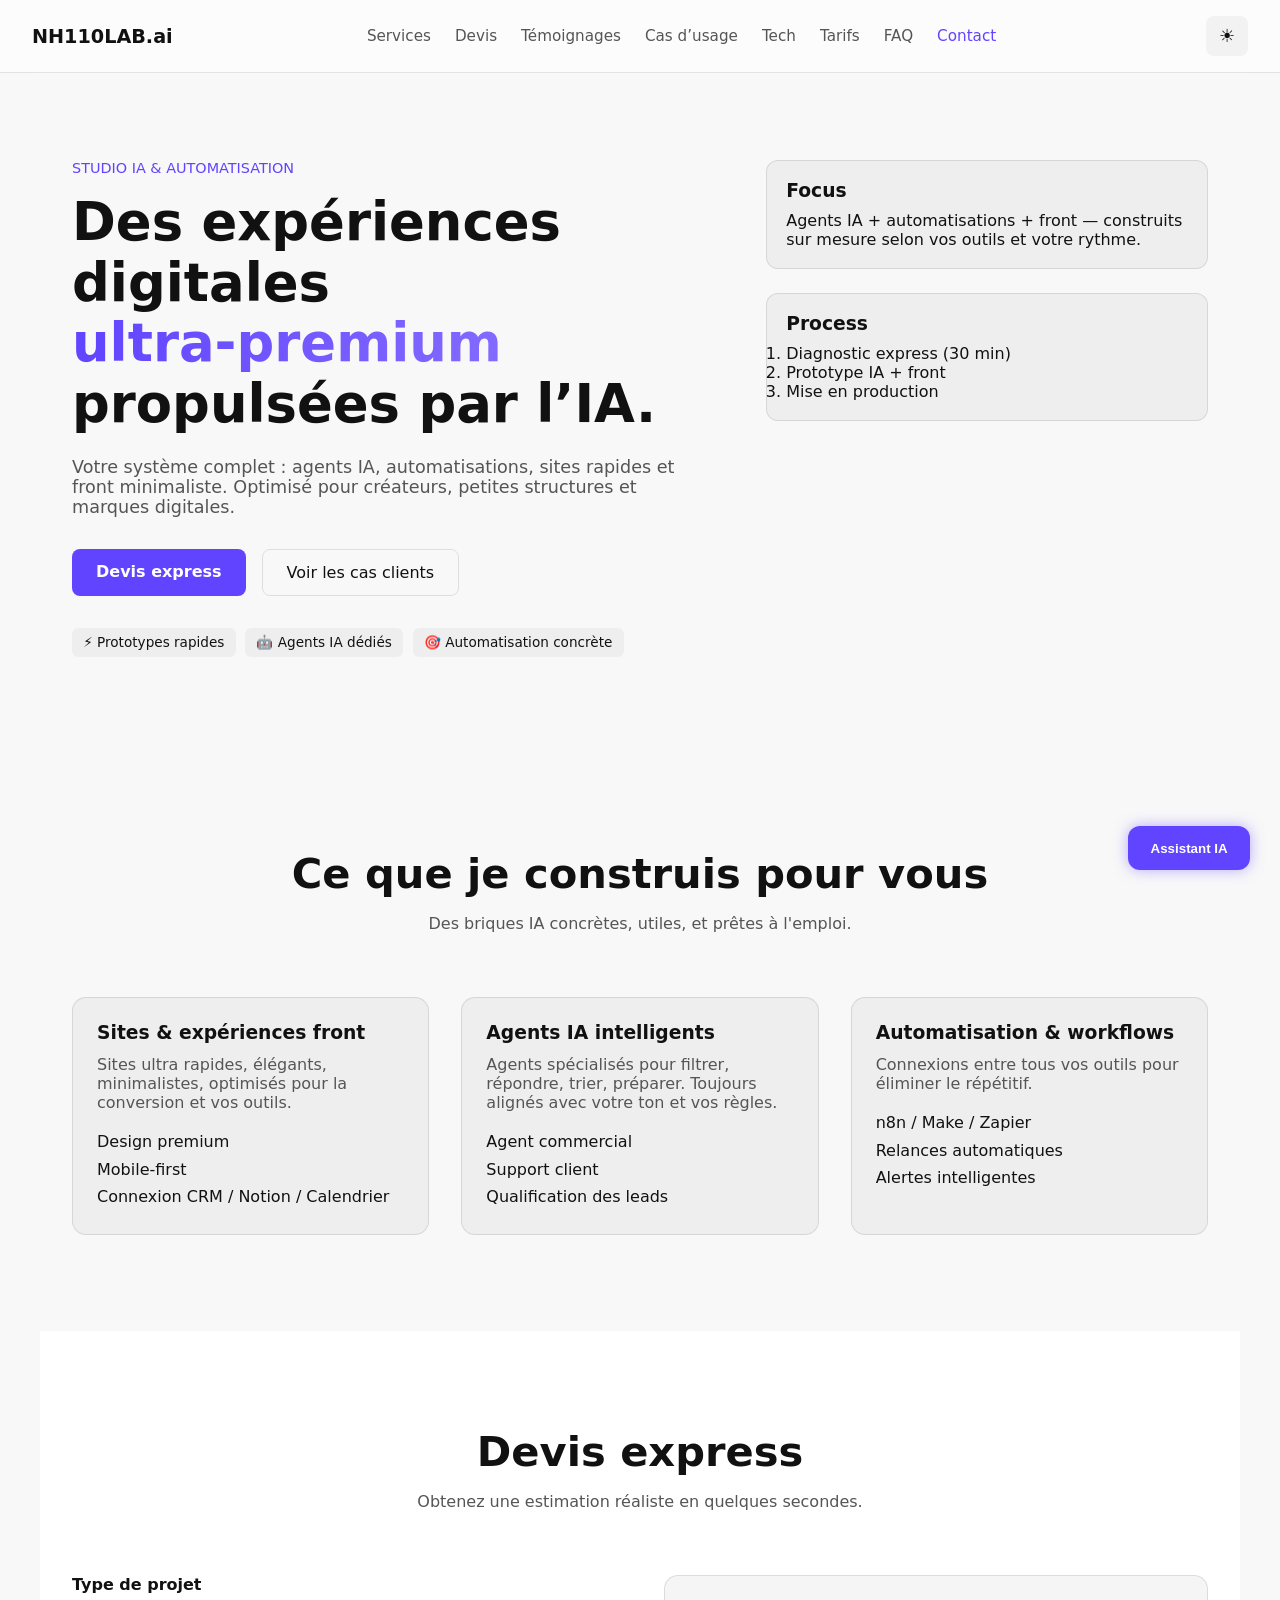
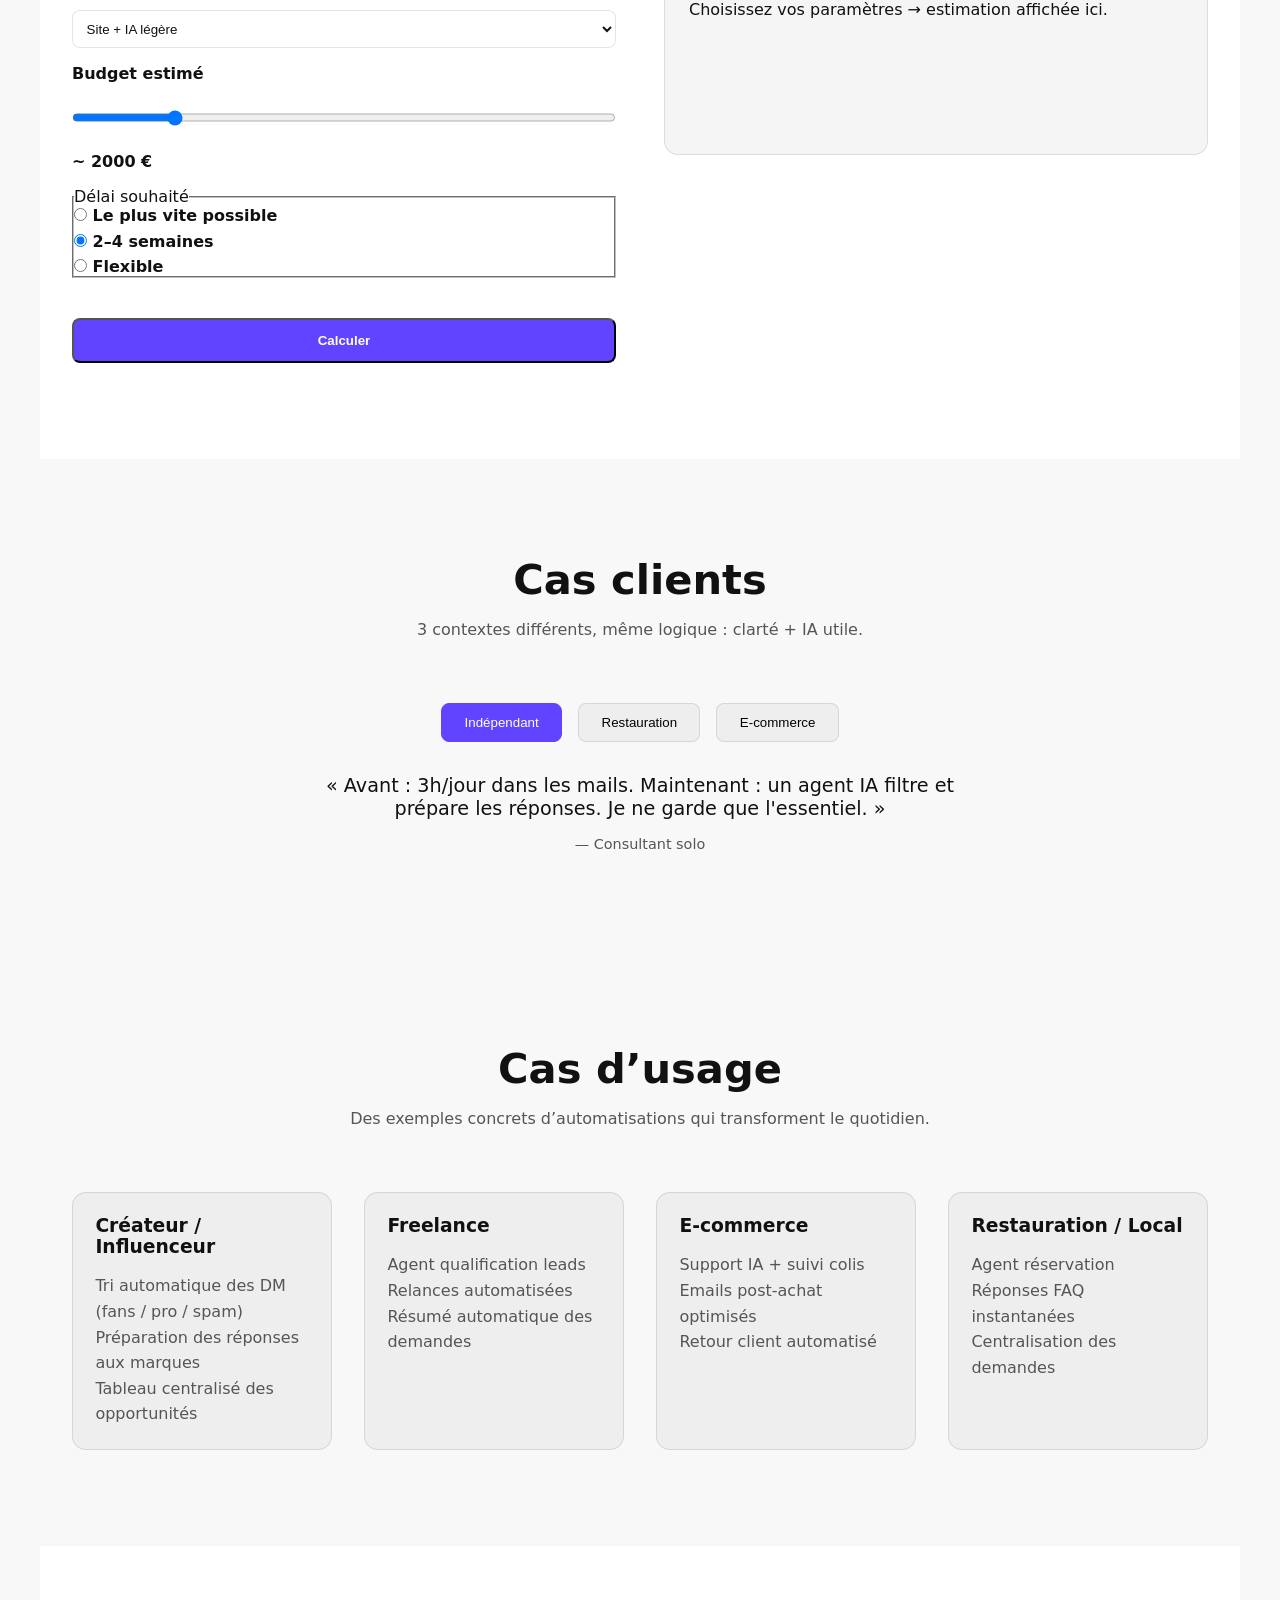
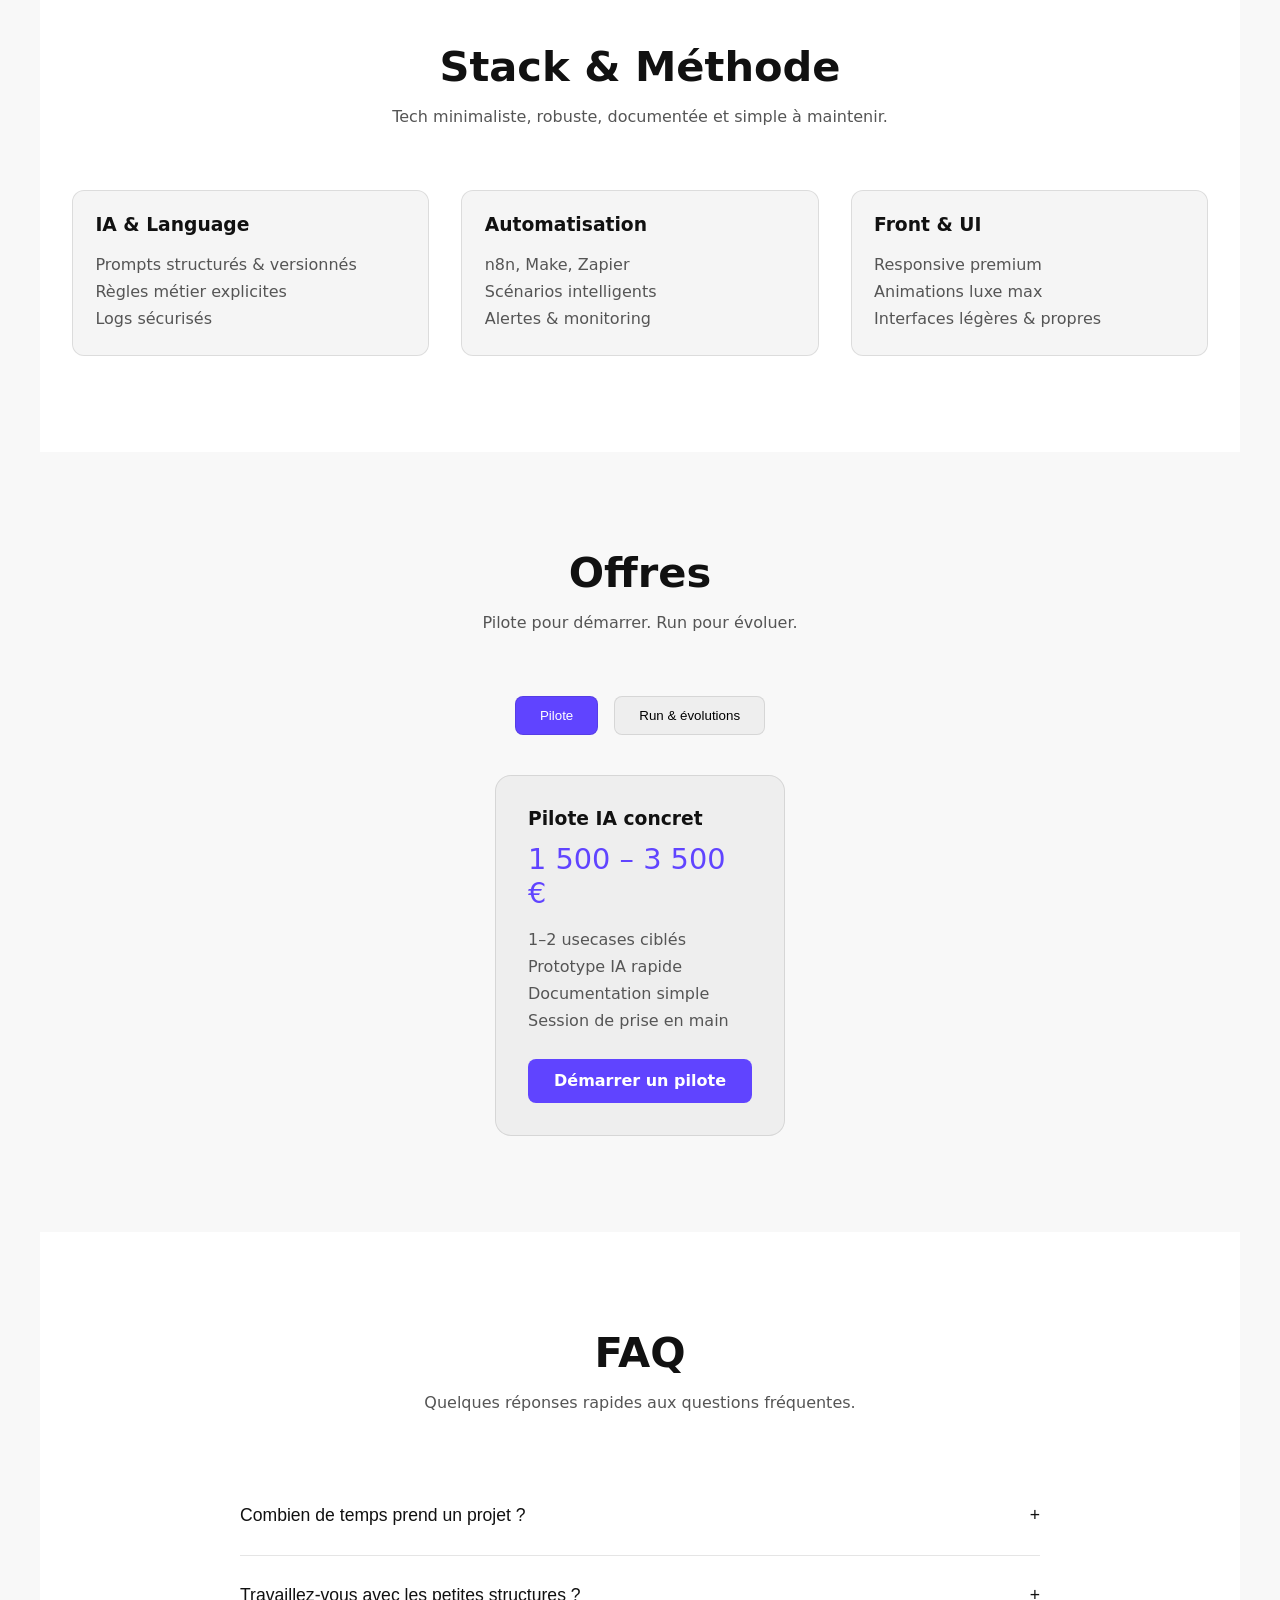
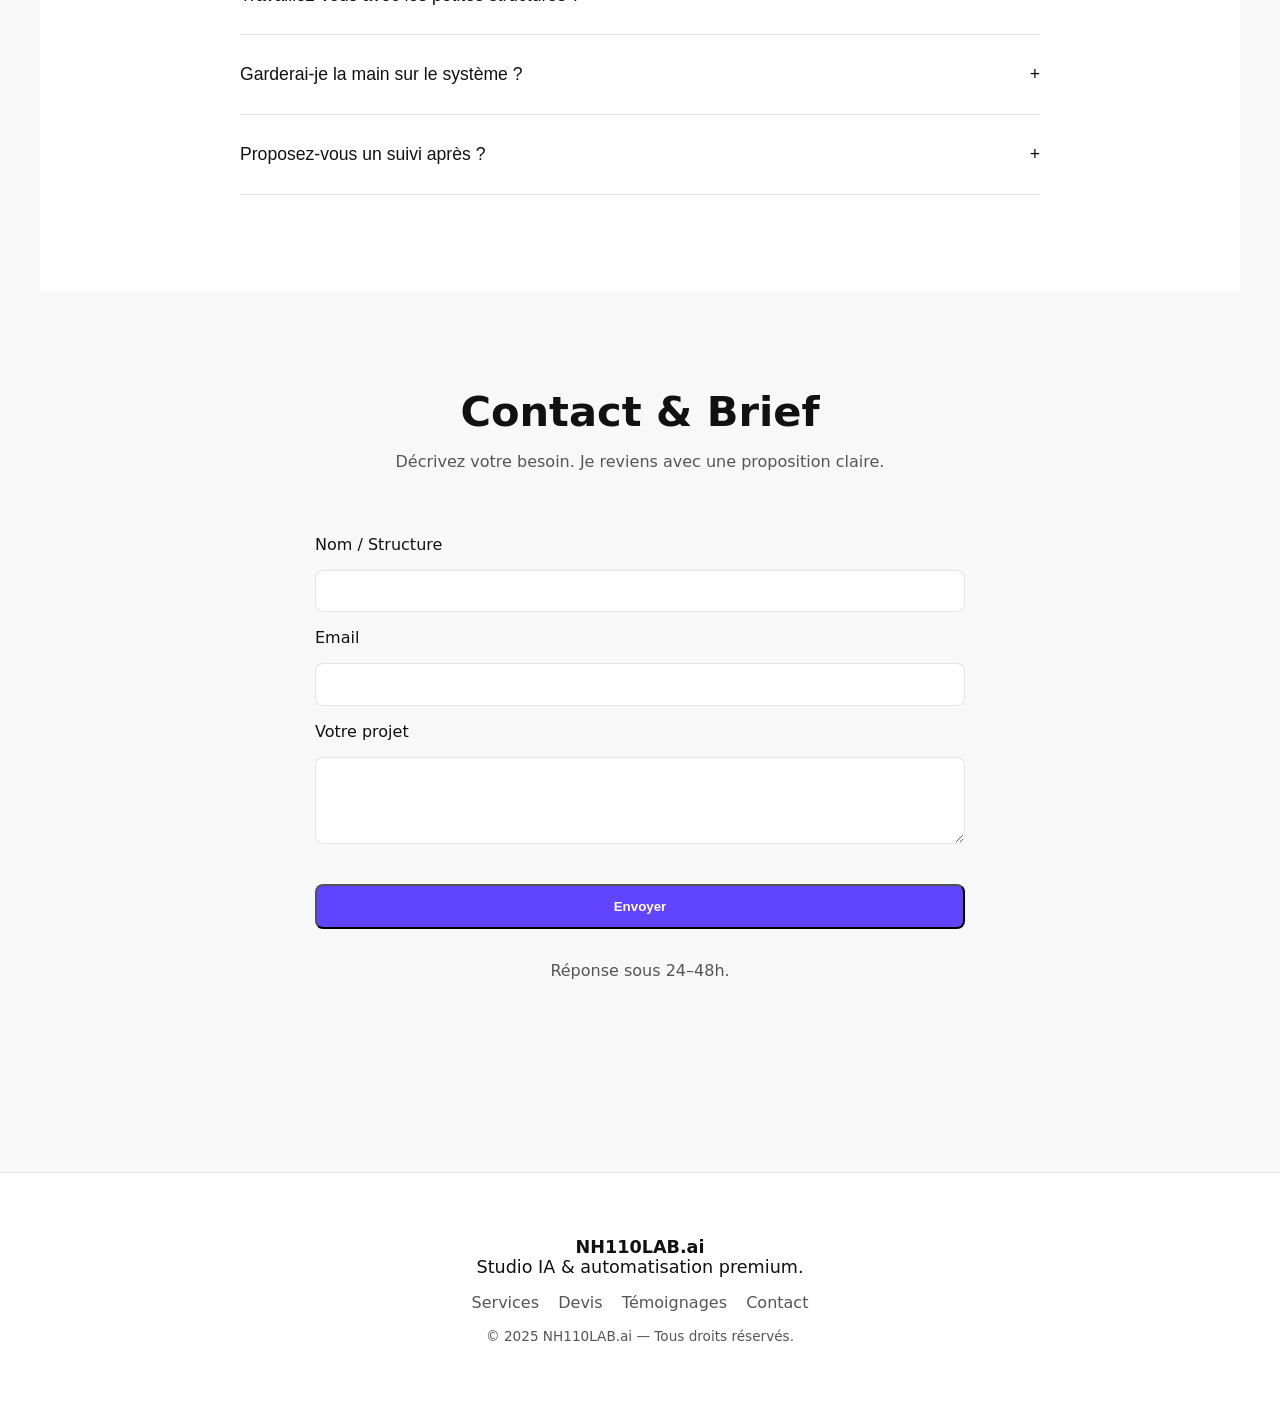
==== commit bf19464e: "Update index.html" ====
--- a/index.html
+++ b/index.html
@@ -4,31 +4,33 @@
   <meta charset="UTF-8" />
   <meta name="viewport" content="width=device-width, initial-scale=1" />
   <meta name="theme-color" content="#000000" />
-  <title>NH110LAB.ai — IA & Automatisation Premium</title>
+  <title>NH110LAB.ai — IA &amp; Automatisation Premium</title>
   <link rel="stylesheet" href="style.css" />
 
-  <!-- SEO + OG -->
-  <meta name="description" content="NH110LAB.ai — Studio IA, automatisation, agents intelligents et sites premium." />
-  <meta property="og:title" content="NH110LAB.ai — IA & Automatisation Premium" />
+  <!-- SEO de base -->
+  <meta name="description"
+        content="NH110LAB.ai — Studio IA, automatisation, agents intelligents et expériences digitales premium pour créateurs, petites structures et marques." />
+
+  <!-- Open Graph -->
+  <meta property="og:title" content="NH110LAB.ai — IA &amp; Automatisation Premium" />
   <meta property="og:description" content="Création d'expériences digitales haut de gamme propulsées par IA." />
   <meta property="og:type" content="website" />
   <meta property="og:url" content="https://nh110lab-ai.github.io/nh110lab.ai/" />
 </head>
 
 <body>
-
-  <!-- ⭐ BACKGROUNDS : ORB + HALO + PARTICLES (VERSION LUXE MAX) -->
-  <canvas id="orb"></canvas>
-  <canvas id="halo"></canvas>
-  <canvas id="particles"></canvas>
-
-  <!-- ⭐ HEADER -->
+  <!-- FOND ORB / HALO / PARTICLES -->
+  <div id="orb" aria-hidden="true"></div>
+  <div id="halo" aria-hidden="true"></div>
+  <div id="particles" aria-hidden="true"></div>
+
+  <!-- HEADER -->
   <header class="header">
     <div class="header-left">
       <a href="#hero" class="logo">NH110LAB.ai</a>
     </div>
 
-    <nav class="nav">
+    <nav class="nav" aria-label="Navigation principale">
       <a href="#services">Services</a>
       <a href="#devis">Devis</a>
       <a href="#temoignages">Témoignages</a>
@@ -39,465 +41,425 @@
       <a href="#contact" class="nav-cta">Contact</a>
     </nav>
 
-    <!-- SWITCH THÈME -->
     <button id="theme-toggle" aria-label="Changer le thème">☾</button>
 
-    <!-- MENU MOBILE -->
-    <button class="nav-toggle" aria-label="Menu">
+    <button class="nav-toggle" aria-label="Ouvrir le menu principal">
       <span></span><span></span><span></span>
     </button>
   </header>
 
-  <!-- ⭐ HERO -->
-  <section id="hero" class="section hero">
-    <div class="hero-content">
-      <p class="hero-eyebrow">Studio IA & Automatisation</p>
-
-      <h1 class="hero-title">
-        Des expériences digitales<br />
-        <span class="gradient">ultra-premium</span><br />
-        propulsées par l’IA.
-      </h1>
-
-      <p class="hero-subtitle">
-        Votre système complet : agents IA, automatisations, sites rapides et front minimaliste.
-        Optimisé pour créateurs, petites structures et marques digitales.
-      </p>
-
-      <div class="hero-buttons">
-        <a href="#devis" class="btn-primary">Devis express</a>
-        <a href="#temoignages" class="btn-ghost">Voir les cas clients</a>
-      </div>
-
-      <div class="hero-tags">
-        <span>⚡ Prototypes rapides</span>
-        <span>🤖 Agents IA dédiés</span>
-        <span>🎯 Automatisation concrète</span>
-      </div>
+  <!-- HERO -->
+  <main>
+    <section id="hero" class="section hero">
+      <div class="hero-content">
+        <p class="hero-eyebrow">Studio IA &amp; Automatisation</p>
+
+        <h1 class="hero-title">
+          Des expériences digitales<br />
+          <span class="gradient">ultra-premium</span><br />
+          propulsées par l’IA.
+        </h1>
+
+        <p class="hero-subtitle">
+          Votre système complet : agents IA, automatisations, sites rapides et front minimaliste.
+          Optimisé pour créateurs, petites structures et marques digitales.
+        </p>
+
+        <div class="hero-buttons">
+          <a href="#devis" class="btn-primary">Devis express</a>
+          <a href="#temoignages" class="btn-ghost">Voir les cas clients</a>
+        </div>
+
+        <div class="hero-tags">
+          <span>⚡ Prototypes rapides</span>
+          <span>🤖 Agents IA dédiés</span>
+          <span>🎯 Automatisation concrète</span>
+        </div>
+      </div>
+
+      <aside class="hero-aside">
+        <article class="card-info">
+          <h3>Focus</h3>
+          <p>
+            Agents IA + automatisations + front —
+            construits sur mesure selon vos outils et votre rythme.
+          </p>
+        </article>
+
+        <article class="card-info">
+          <h3>Process</h3>
+          <ol>
+            <li>Diagnostic express (30 min)</li>
+            <li>Prototype IA + front</li>
+            <li>Mise en production</li>
+          </ol>
+        </article>
+      </aside>
+    </section>
+
+    <!-- SERVICES -->
+    <section id="services" class="section services">
+      <div class="section-header">
+        <h2>Ce que je construis pour vous</h2>
+        <p>Des briques IA concrètes, utiles, et prêtes à l'emploi.</p>
+      </div>
+
+      <div class="services-grid">
+        <article class="service-card">
+          <h3>Sites &amp; expériences front</h3>
+          <p>
+            Sites ultra rapides, élégants, minimalistes, optimisés pour la conversion et vos outils.
+          </p>
+          <ul>
+            <li>Design premium</li>
+            <li>Mobile-first</li>
+            <li>Connexion CRM / Notion / Calendrier</li>
+          </ul>
+        </article>
+
+        <article class="service-card">
+          <h3>Agents IA intelligents</h3>
+          <p>
+            Agents spécialisés pour filtrer, répondre, trier, préparer.
+            Toujours alignés avec votre ton et vos règles.
+          </p>
+          <ul>
+            <li>Agent commercial</li>
+            <li>Support client</li>
+            <li>Qualification des leads</li>
+          </ul>
+        </article>
+
+        <article class="service-card">
+          <h3>Automatisation &amp; workflows</h3>
+          <p>Connexions entre tous vos outils pour éliminer le répétitif.</p>
+          <ul>
+            <li>n8n / Make / Zapier</li>
+            <li>Relances automatiques</li>
+            <li>Alertes intelligentes</li>
+          </ul>
+        </article>
+      </div>
+    </section>
+
+    <!-- DEVIS EXPRESS -->
+    <section id="devis" class="section section-alt">
+      <div class="section-header">
+        <h2>Devis express</h2>
+        <p>Obtenez une estimation réaliste en quelques secondes.</p>
+      </div>
+
+      <div class="devis-layout">
+        <form id="quote-form" class="devis-form">
+          <label for="quote-type">Type de projet</label>
+          <select id="quote-type">
+            <option value="site">Site + IA légère</option>
+            <option value="agent">Agent IA dédié</option>
+            <option value="workflow">Automatisation</option>
+            <option value="mix">Mix complet</option>
+          </select>
+
+          <label for="quote-budget">Budget estimé</label>
+          <input type="range" id="quote-budget" min="800" max="8000" value="2000" />
+          <p class="budget-value">
+            ~ <span id="quote-budget-value">2000</span> €
+          </p>
+
+          <fieldset class="radio-group">
+            <legend>Délai souhaité</legend>
+            <label><input type="radio" name="delay" value="fast" /> Le plus vite possible</label>
+            <label><input type="radio" name="delay" value="normal" checked /> 2–4 semaines</label>
+            <label><input type="radio" name="delay" value="flex" /> Flexible</label>
+          </fieldset>
+
+          <button type="submit" class="btn-primary btn-full">Calculer</button>
+        </form>
+
+        <aside class="devis-result" aria-live="polite">
+          <p id="quote-result">
+            Choisissez vos paramètres → estimation affichée ici.
+          </p>
+        </aside>
+      </div>
+    </section>
+
+    <!-- TÉMOIGNAGES -->
+    <section id="temoignages" class="section">
+      <div class="section-header">
+        <h2>Cas clients</h2>
+        <p>3 contextes différents, même logique : clarté + IA utile.</p>
+      </div>
+
+      <div class="testimonial-tabs" role="tablist" aria-label="Cas clients">
+        <button class="tab active" data-tab="indep" role="tab" aria-selected="true">Indépendant</button>
+        <button class="tab" data-tab="resto" role="tab" aria-selected="false">Restauration</button>
+        <button class="tab" data-tab="ecom" role="tab" aria-selected="false">E-commerce</button>
+      </div>
+
+      <div class="testimonial-panels">
+        <article class="panel active" data-panel="indep" role="tabpanel">
+          <p class="quote">
+            « Avant : 3h/jour dans les mails. Maintenant : un agent IA filtre et prépare
+            les réponses. Je ne garde que l'essentiel. »
+          </p>
+          <p class="meta">— Consultant solo</p>
+        </article>
+
+        <article class="panel" data-panel="resto" role="tabpanel" hidden>
+          <p class="quote">
+            « Les réservations arrivent partout. L’IA centralise, répond aux questions simples
+            et nous prévient seulement quand c’est important. »
+          </p>
+          <p class="meta">— Gérant restaurant</p>
+        </article>
+
+        <article class="panel" data-panel="ecom" role="tabpanel" hidden>
+          <p class="quote">
+            « Support client transformé : l’IA traite le simple, on prend le sensible.
+            Notre taux de réponse a doublé. »
+          </p>
+          <p class="meta">— Boutique en ligne</p>
+        </article>
+      </div>
+    </section>
+
+    <!-- USECASES -->
+    <section id="usecases" class="section">
+      <div class="section-header">
+        <h2>Cas d’usage</h2>
+        <p>Des exemples concrets d’automatisations qui transforment le quotidien.</p>
+      </div>
+
+      <div class="usecases-grid">
+        <article class="usecase-card">
+          <h3>Créateur / Influenceur</h3>
+          <ul>
+            <li>Tri automatique des DM (fans / pro / spam)</li>
+            <li>Préparation des réponses aux marques</li>
+            <li>Tableau centralisé des opportunités</li>
+          </ul>
+        </article>
+
+        <article class="usecase-card">
+          <h3>Freelance</h3>
+          <ul>
+            <li>Agent qualification leads</li>
+            <li>Relances automatisées</li>
+            <li>Résumé automatique des demandes</li>
+          </ul>
+        </article>
+
+        <article class="usecase-card">
+          <h3>E-commerce</h3>
+          <ul>
+            <li>Support IA + suivi colis</li>
+            <li>Emails post-achat optimisés</li>
+            <li>Retour client automatisé</li>
+          </ul>
+        </article>
+
+        <article class="usecase-card">
+          <h3>Restauration / Local</h3>
+          <ul>
+            <li>Agent réservation</li>
+            <li>Réponses FAQ instantanées</li>
+            <li>Centralisation des demandes</li>
+          </ul>
+        </article>
+      </div>
+    </section>
+
+    <!-- TECH -->
+    <section id="tech" class="section section-alt">
+      <div class="section-header">
+        <h2>Stack &amp; Méthode</h2>
+        <p>Tech minimaliste, robuste, documentée et simple à maintenir.</p>
+      </div>
+
+      <div class="tech-grid">
+        <article class="tech-card">
+          <h3>IA &amp; Language</h3>
+          <ul>
+            <li>Prompts structurés &amp; versionnés</li>
+            <li>Règles métier explicites</li>
+            <li>Logs sécurisés</li>
+          </ul>
+        </article>
+
+        <article class="tech-card">
+          <h3>Automatisation</h3>
+          <ul>
+            <li>n8n, Make, Zapier</li>
+            <li>Scénarios intelligents</li>
+            <li>Alertes &amp; monitoring</li>
+          </ul>
+        </article>
+
+        <article class="tech-card">
+          <h3>Front &amp; UI</h3>
+          <ul>
+            <li>Responsive premium</li>
+            <li>Animations luxe max</li>
+            <li>Interfaces légères &amp; propres</li>
+          </ul>
+        </article>
+      </div>
+    </section>
+
+    <!-- PRICING -->
+    <section id="pricing" class="section">
+      <div class="section-header">
+        <h2>Offres</h2>
+        <p>Pilote pour démarrer. Run pour évoluer.</p>
+      </div>
+
+      <div class="pricing-toggle">
+        <button class="pricing-btn active" data-mode="pilot">Pilote</button>
+        <button class="pricing-btn" data-mode="run">Run &amp; évolutions</button>
+      </div>
+
+      <div class="pricing-grid">
+        <article class="pricing-card" id="pricing-pilot">
+          <h3>Pilote IA concret</h3>
+          <p class="price">1 500 – 3 500 €</p>
+          <ul>
+            <li>1–2 usecases ciblés</li>
+            <li>Prototype IA rapide</li>
+            <li>Documentation simple</li>
+            <li>Session de prise en main</li>
+          </ul>
+          <a href="#contact" class="btn-primary btn-full">Démarrer un pilote</a>
+        </article>
+
+        <article class="pricing-card hidden" id="pricing-run">
+          <h3>Run &amp; évolutions</h3>
+          <p class="price">Sur mesure</p>
+          <ul>
+            <li>Amélioration continue</li>
+            <li>Nouveaux agents &amp; features</li>
+            <li>Monitoring &amp; métriques</li>
+            <li>Support prioritaire</li>
+          </ul>
+          <a href="#contact" class="btn-primary btn-full">Parler du mode run</a>
+        </article>
+      </div>
+    </section>
+
+    <!-- FAQ -->
+    <section id="faq" class="section section-alt">
+      <div class="section-header">
+        <h2>FAQ</h2>
+        <p>Quelques réponses rapides aux questions fréquentes.</p>
+      </div>
+
+      <div class="faq-list">
+        <article class="faq-item">
+          <button class="faq-question">
+            <span>Combien de temps prend un projet ?</span><span>+</span>
+          </button>
+          <div class="faq-answer">
+            Généralement 2–4 semaines pour un pilote complet.
+          </div>
+        </article>
+
+        <article class="faq-item">
+          <button class="faq-question">
+            <span>Travaillez-vous avec les petites structures ?</span><span>+</span>
+          </button>
+          <div class="faq-answer">
+            Oui : créateurs, freelances, boutiques digitales, restaurants, TPE.
+          </div>
+        </article>
+
+        <article class="faq-item">
+          <button class="faq-question">
+            <span>Garderai-je la main sur le système ?</span><span>+</span>
+          </button>
+          <div class="faq-answer">
+            Toujours. Documentation fournie + accès complet.
+          </div>
+        </article>
+
+        <article class="faq-item">
+          <button class="faq-question">
+            <span>Proposez-vous un suivi après ?</span><span>+</span>
+          </button>
+          <div class="faq-answer">
+            Oui : c’est le rôle du mode Run.
+          </div>
+        </article>
+      </div>
+    </section>
+
+    <!-- CONTACT -->
+    <section id="contact" class="section">
+      <div class="section-header">
+        <h2>Contact &amp; Brief</h2>
+        <p>Décrivez votre besoin. Je reviens avec une proposition claire.</p>
+      </div>
+
+      <form id="contact-form" class="contact-form">
+        <label for="c-name">Nom / Structure</label>
+        <input type="text" id="c-name" required />
+
+        <label for="c-email">Email</label>
+        <input type="email" id="c-email" required />
+
+        <label for="c-message">Votre projet</label>
+        <textarea id="c-message" rows="4" required></textarea>
+
+        <button type="submit" class="btn-primary btn-full">Envoyer</button>
+
+        <p class="contact-note">Réponse sous 24–48h.</p>
+        <p id="contact-feedback" class="contact-note" aria-live="polite"></p>
+      </form>
+    </section>
+  </main>
+
+  <!-- WIDGET IA -->
+  <div class="ai-widget" aria-label="Assistant IA" aria-live="polite">
+    <button id="ai-toggle" class="ai-toggle">Assistant IA</button>
+
+    <div id="ai-panel" class="ai-panel" aria-hidden="true">
+      <div class="ai-header">
+        <h3>NH110LAB.ai · Assistant</h3>
+        <button id="ai-close" aria-label="Fermer l’assistant">✕</button>
+      </div>
+
+      <div id="ai-messages" class="ai-messages">
+        <div class="ai-message bot">
+          Décrivez ce que vous voulez automatiser.<br />
+          Je propose une structure d’agent ou de workflow.
+        </div>
+      </div>
+
+      <form id="ai-form" class="ai-form">
+        <label for="ai-input" class="sr-only">Votre idée</label>
+        <textarea id="ai-input" placeholder="Votre idée…" rows="2"></textarea>
+        <button class="btn-primary" type="submit">Envoyer</button>
+      </form>
     </div>
-
-    <!-- SIDEBAR HERO -->
-    <aside class="hero-aside">
-      <article class="card-info">
-        <h3>Focus</h3>
-        <p>
-          Agents IA + automatisations + front.
-          Construits sur mesure selon vos outils et votre rythme.
-        </p>
-      </article>
-
-      <article class="card-info">
-        <h3>Process</h3>
-        <ol>
-          <li>Diagnostic express (30 min)</li>
-          <li>Prototype IA front</li>
-          <li>Mise en production</li>
-        </ol>
-      </article>
-    </aside>
-  </section>
-<!-- ⭐ SERVICES -->
-<section id="services" class="section services">
-  <div class="section-header">
-    <h2>Ce que je construis pour vous</h2>
-    <p>Des briques IA concrètes, utiles, et prêtes à l'emploi.</p>
   </div>
 
-  <div class="services-grid">
-    <article class="service-card">
-      <h3>Sites & expériences front</h3>
-      <p>
-        Sites ultra rapides, élégants, minimalistes, optimisés pour la conversion et vos outils.
-      </p>
-      <ul>
-        <li>Design premium</li>
-        <li>Mobile-first</li>
-        <li>Connexion CRM / Notion / Calendrier</li>
-      </ul>
-    </article>
-
-    <article class="service-card">
-      <h3>Agents IA intelligents</h3>
-      <p>
-        Agents spécialisés pour filtrer, répondre, trier, préparer.  
-        Toujours alignés avec votre ton et vos règles.
-      </p>
-      <ul>
-        <li>Agent commercial</li>
-        <li>Support client</li>
-        <li>Qualification des leads</li>
-      </ul>
-    </article>
-
-    <article class="service-card">
-      <h3>Automatisation & workflows</h3>
-      <p>
-        Connexions entre tous vos outils pour éliminer le répétitif.
-      </p>
-      <ul>
-        <li>n8n / Make / Zapier</li>
-        <li>Relances automatiques</li>
-        <li>Alertes intelligentes</li>
-      </ul>
-    </article>
-  </div>
-</section>
-
-<!-- ⭐ DEVIS EXPRESS -->
-<section id="devis" class="section section-alt">
-  <div class="section-header">
-    <h2>Devis express</h2>
-    <p>Obtenez une estimation réaliste en quelques secondes.</p>
-  </div>
-
-  <div class="devis-layout">
-    <form id="quote-form" class="devis-form">
-      <label>Type de projet</label>
-      <select id="quote-type">
-        <option value="site">Site + IA légère</option>
-        <option value="agent">Agent IA dédié</option>
-        <option value="workflow">Automatisation</option>
-        <option value="mix">Mix complet</option>
-      </select>
-
-      <label>Budget estimé</label>
-      <input type="range" id="quote-budget" min="800" max="8000" value="2000" />
-      <p class="budget-value">~ <span id="quote-budget-value">2000</span>€</p>
-
-      <label>Délai souhaité</label>
-      <div class="radio-group">
-        <label><input type="radio" name="delay" value="fast" />Le plus vite possible</label>
-        <label><input type="radio" name="delay" value="normal" checked />2–4 semaines</label>
-        <label><input type="radio" name="delay" value="flex" />Flexible</label>
-      </div>
-
-      <button type="submit" class="btn-primary btn-full">
-        Calculer
-      </button>
-    </form>
-
-    <aside class="devis-result">
-      <p id="quote-result">
-        Choisissez vos paramètres -> estimation affichée ici.
-      </p>
-    </aside>
-  </div>
-</section>
-
-<!-- ⭐ TÉMOIGNAGES -->
-<section id="temoignages" class="section">
-  <div class="section-header">
-    <h2>Cas clients</h2>
-    <p>3 contextes différents, même logique : clarté + IA utile.</p>
-  </div>
-
-  <div class="testimonial-tabs">
-    <button class="tab active" data-tab="indep">Indépendant</button>
-    <button class="tab" data-tab="resto">Restauration</button>
-    <button class="tab" data-tab="ecom">E-commerce</button>
-  </div>
-
-  <div class="testimonial-panels">
-    <article class="panel active" data-panel="indep">
-      <p class="quote">
-        « Avant : 3h/jour dans les mails. Maintenant : un agent IA filtre et prépare
-        les réponses. Je ne garde que l'essentiel. »
-      </p>
-      <p class="meta">— Consultant solo</p>
-    </article>
-
-    <article class="panel" data-panel="resto">
-      <p class="quote">
-        « Les réservations arrivent partout. L’IA centralise, répond aux questions simples
-        et nous prévient seulement quand c’est important. »
-      </p>
-      <p class="meta">— Gérant restaurant</p>
-    </article>
-
-    <article class="panel" data-panel="ecom">
-      <p class="quote">
-        « Support client transformé : l’IA traite le simple, on prend le sensible.
-        Notre taux de réponse a doublé. »
-      </p>
-      <p class="meta">— Boutique en ligne</p>
-    </article>
-  </div>
-</section>
-<!-- ⭐ USECASES -->
-<section id="usecases" class="section">
-  <div class="section-header">
-    <h2>Cas d’usage</h2>
-    <p>Des exemples concrets d’automatisations qui transforment le quotidien.</p>
-  </div>
-
-  <div class="usecases-grid">
-    <article class="usecase-card">
-      <h3>Créateur / Influenceur</h3>
-      <ul>
-        <li>Tri automatique des DM (fans / pro / spam)</li>
-        <li>Préparation des réponses aux marques</li>
-        <li>Tableau centralisé des opportunités</li>
-      </ul>
-    </article>
-
-    <article class="usecase-card">
-      <h3>Freelance</h3>
-      <ul>
-        <li>Agent qualification leads</li>
-        <li>Relances automatisées</li>
-        <li>Résumé automatique des demandes</li>
-      </ul>
-    </article>
-
-    <article class="usecase-card">
-      <h3>E-commerce</h3>
-      <ul>
-        <li>Support IA + suivi colis</li>
-        <li>Emails post-achat optimisés</li>
-        <li>Retour client automatisé</li>
-      </ul>
-    </article>
-
-    <article class="usecase-card">
-      <h3>Restauration / Local</h3>
-      <ul>
-        <li>Agent réservation</li>
-        <li>Réponses FAQ instantanées</li>
-        <li>Centralisation des demandes</li>
-      </ul>
-    </article>
-  </div>
-</section>
-
-<!-- ⭐ TECH -->
-<section id="tech" class="section section-alt">
-  <div class="section-header">
-    <h2>Stack & Méthode</h2>
-    <p>Tech minimaliste, robuste, documentée et simple à maintenir.</p>
-  </div>
-<!-- ⭐ USECASES – VERSION PREMIUM ANIMÉE -->
-<section id="usecases" class="section">
-  <div class="section-header">
-    <h2>Cas d’usage</h2>
-    <p>Des gains immédiats, adaptés à votre activité.</p>
-  </div>
-
-  <div class="usecases-grid">
-
-    <article class="usecase-card uc-animate">
-      <h3>Créateur / Influenceur</h3>
-      <ul>
-        <li>Tri automatique des DM (fans / pro / spam)</li>
-        <li>Préparation des réponses aux marques</li>
-        <li>Tableau centralisé des opportunités</li>
-      </ul>
-    </article>
-
-    <article class="usecase-card uc-animate">
-      <h3>E-commerce</h3>
-      <ul>
-        <li>Support IA + suivi colis automatisé</li>
-        <li>Emails post-achat optimisés</li>
-        <li>Gestion simplifiée des retours clients</li>
-      </ul>
-    </article>
-
-    <article class="usecase-card uc-animate">
-      <h3>Freelance / Consultant</h3>
-      <ul>
-        <li>Qualification automatique des leads</li>
-        <li>Relances intelligentes planifiées</li>
-        <li>Résumé instantané des demandes</li>
-      </ul>
-    </article>
-
-    <article class="usecase-card uc-animate">
-      <h3>Restauration / Commerces locaux</h3>
-      <ul>
-        <li>Agent réservation & réponses FAQ</li>
-        <li>Centralisation Messenger / Insta / Google</li>
-        <li>Alertes intelligentes seulement quand utile</li>
-      </ul>
-    </article>
-
-  </div>
-</section>
-
-  <div class="tech-grid">
-    <article class="tech-card">
-      <h3>IA & Language</h3>
-      <ul>
-        <li>Prompts structurés & versionnés</li>
-        <li>Règles métier explicites</li>
-        <li>Logs sécurisés</li>
-      </ul>
-    </article>
-
-    <article class="tech-card">
-      <h3>Automatisation</h3>
-      <ul>
-        <li>n8n, Make, Zapier</li>
-        <li>Scénarios intelligents</li>
-        <li>Alertes & monitoring</li>
-      </ul>
-    </article>
-
-    <article class="tech-card">
-      <h3>Front & UI</h3>
-      <ul>
-        <li>Responsive premium</li>
-        <li>Animations luxe max</li>
-        <li>Interfaces légères & propres</li>
-      </ul>
-    </article>
-  </div>
-</section>
-
-<!-- ⭐ PRICING -->
-<section id="pricing" class="section">
-  <div class="section-header">
-    <h2>Offres</h2>
-    <p>Pilote pour démarrer. Run pour évoluer.</p>
-  </div>
-
-  <div class="pricing-toggle">
-    <button class="pricing-btn active" data-mode="pilot">Pilote</button>
-    <button class="pricing-btn" data-mode="run">Run & évolutions</button>
-  </div>
-
-  <div class="pricing-grid">
-    <!-- PILOTE -->
-    <article class="pricing-card" id="pricing-pilot">
-      <h3>Pilote IA concret</h3>
-      <p class="price">1 500 – 3 500 €</p>
-      <ul>
-        <li>1–2 usecases ciblés</li>
-        <li>Prototype IA rapide</li>
-        <li>Documentation simple</li>
-        <li>Session de prise en main</li>
-      </ul>
-      <a href="#contact" class="btn-primary btn-full">Démarrer un pilote</a>
-    </article>
-
-    <!-- RUN -->
-    <article class="pricing-card hidden" id="pricing-run">
-      <h3>Run & évolutions</h3>
-      <p class="price">Sur mesure</p>
-      <ul>
-        <li>Amélioration continue</li>
-        <li>Nouveaux agents & features</li>
-        <li>Monitoring & métriques</li>
-        <li>Support prioritaire</li>
-      </ul>
-      <a href="#contact" class="btn-primary btn-full">Parler du mode run</a>
-    </article>
-  </div>
-</section>
-
-<!-- ⭐ FAQ -->
-<section id="faq" class="section section-alt">
-  <div class="section-header">
-    <h2>FAQ</h2>
-    <p>Quelques réponses rapides aux questions fréquentes.</p>
-  </div>
-
-  <div class="faq-list">
-    <article class="faq-item">
-      <button class="faq-question"><span>Combien de temps prend un projet ?</span><span>+</span></button>
-      <div class="faq-answer">
-        Généralement 2–4 semaines pour un pilote complet.
-      </div>
-    </article>
-
-    <article class="faq-item">
-      <button class="faq-question"><span>Travaillez-vous avec les petites structures ?</span><span>+</span></button>
-      <div class="faq-answer">
-        Oui : créateurs, freelances, boutiques digitales, restaurants, TPE.
-      </div>
-    </article>
-
-    <article class="faq-item">
-      <button class="faq-question"><span>Garderai-je la main sur le système ?</span><span>+</span></button>
-      <div class="faq-answer">
-        Toujours. Documentation fournie + accès complet.
-      </div>
-    </article>
-
-    <article class="faq-item">
-      <button class="faq-question"><span>Proposez-vous un suivi après ?</span><span>+</span></button>
-      <div class="faq-answer">
-        Oui : c’est le rôle du mode Run.
-      </div>
-    </article>
-  </div>
-</section>
-
-<!-- ⭐ CONTACT -->
-<section id="contact" class="section">
-  <div class="section-header">
-    <h2>Contact & Brief</h2>
-    <p>Décrivez votre besoin. Je reviens avec une proposition claire.</p>
-  </div>
-
-  <form id="contact-form" class="contact-form">
-    <label>Nom / Structure</label>
-    <input type="text" id="c-name" required />
-
-    <label>Email</label>
-    <input type="email" id="c-email" required />
-
-    <label>Votre projet</label>
-    <textarea id="c-message" rows="4" required></textarea>
-
-    <button type="submit" class="btn-primary btn-full">Envoyer</button>
-
-    <p class="contact-note">Réponse sous 24–48h.</p>
-  </form>
-</section>
-
-<!-- ⭐ WIDGET IA (Assistant Front) -->
-<div class="ai-widget">
-  <button id="ai-toggle" class="ai-toggle">Assistant IA</button>
-
-  <div id="ai-panel" class="ai-panel">
-    <div class="ai-header">
-      <h3>NH110LAB.ai · Assistant</h3>
-      <button id="ai-close">✕</button>
+  <!-- FOOTER -->
+  <footer class="footer">
+    <div class="footer-main">
+      <strong>NH110LAB.ai</strong><br />
+      Studio IA &amp; automatisation premium.
     </div>
 
-    <div id="ai-messages" class="ai-messages">
-      <div class="ai-message bot">
-        Décrivez ce que vous voulez automatiser.  
-        Je propose une structure d’agent ou de workflow.
-      </div>
+    <div class="footer-links">
+      <a href="#services">Services</a>
+      <a href="#devis">Devis</a>
+      <a href="#temoignages">Témoignages</a>
+      <a href="#contact">Contact</a>
     </div>
 
-    <form id="ai-form" class="ai-form">
-      <textarea id="ai-input" placeholder="Votre idée…" rows="2"></textarea>
-      <button class="btn-primary">Envoyer</button>
-    </form>
-  </div>
-</div>
-
-<!-- ⭐ FOOTER -->
-<footer class="footer">
-  <div class="footer-main">
-    <strong>NH110LAB.ai</strong><br />
-    Studio IA & automatisation premium.
-  </div>
-
-  <div class="footer-links">
-    <a href="#services">Services</a>
-    <a href="#devis">Devis</a>
-    <a href="#temoignages">Témoignages</a>
-    <a href="#contact">Contact</a>
-  </div>
-
-  <p class="footer-copy">© 2025 NH110LAB.ai — Tous droits réservés.</p>
-</footer>
-
-<!-- JS -->
-<script src="script.js"></script>
-
+    <p class="footer-copy">
+      © 2025 NH110LAB.ai — Tous droits réservés.
+    </p>
+  </footer>
+
+  <script src="script.js" defer></script>
 </body>
 </html>
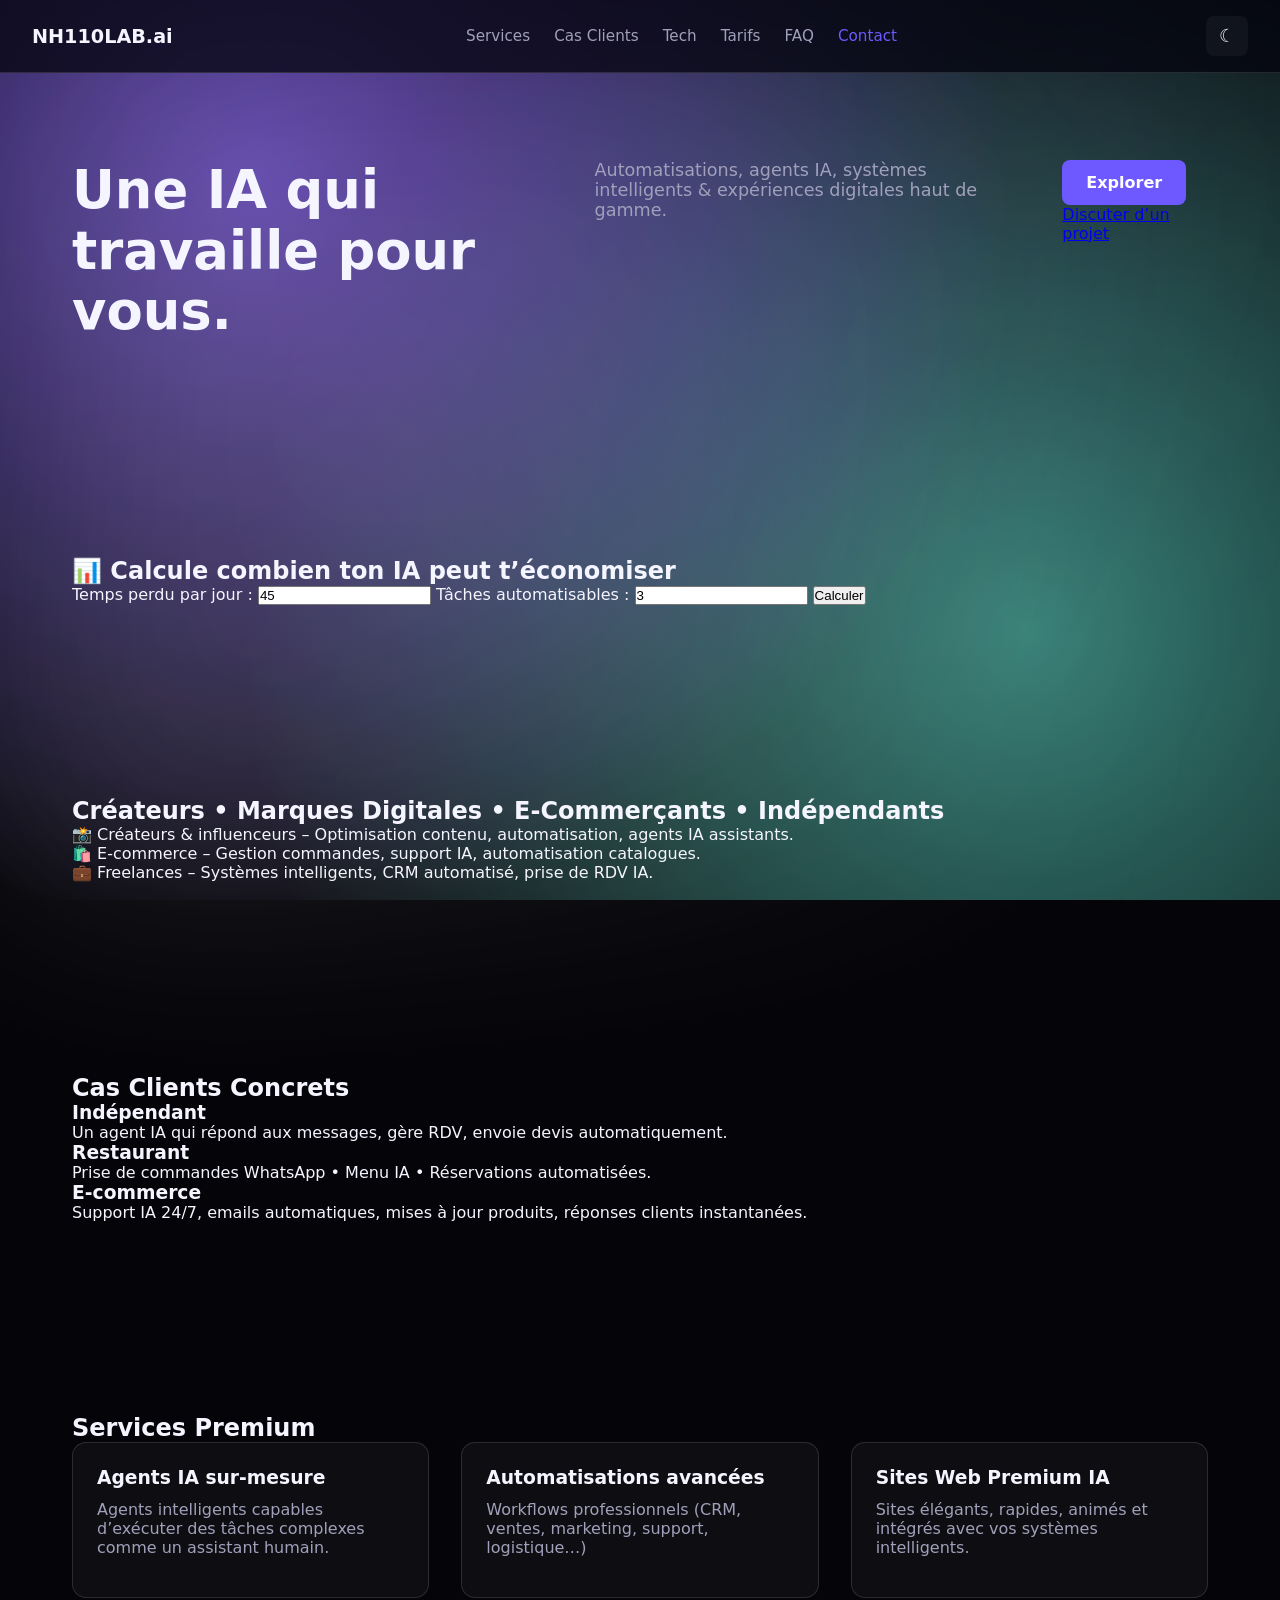
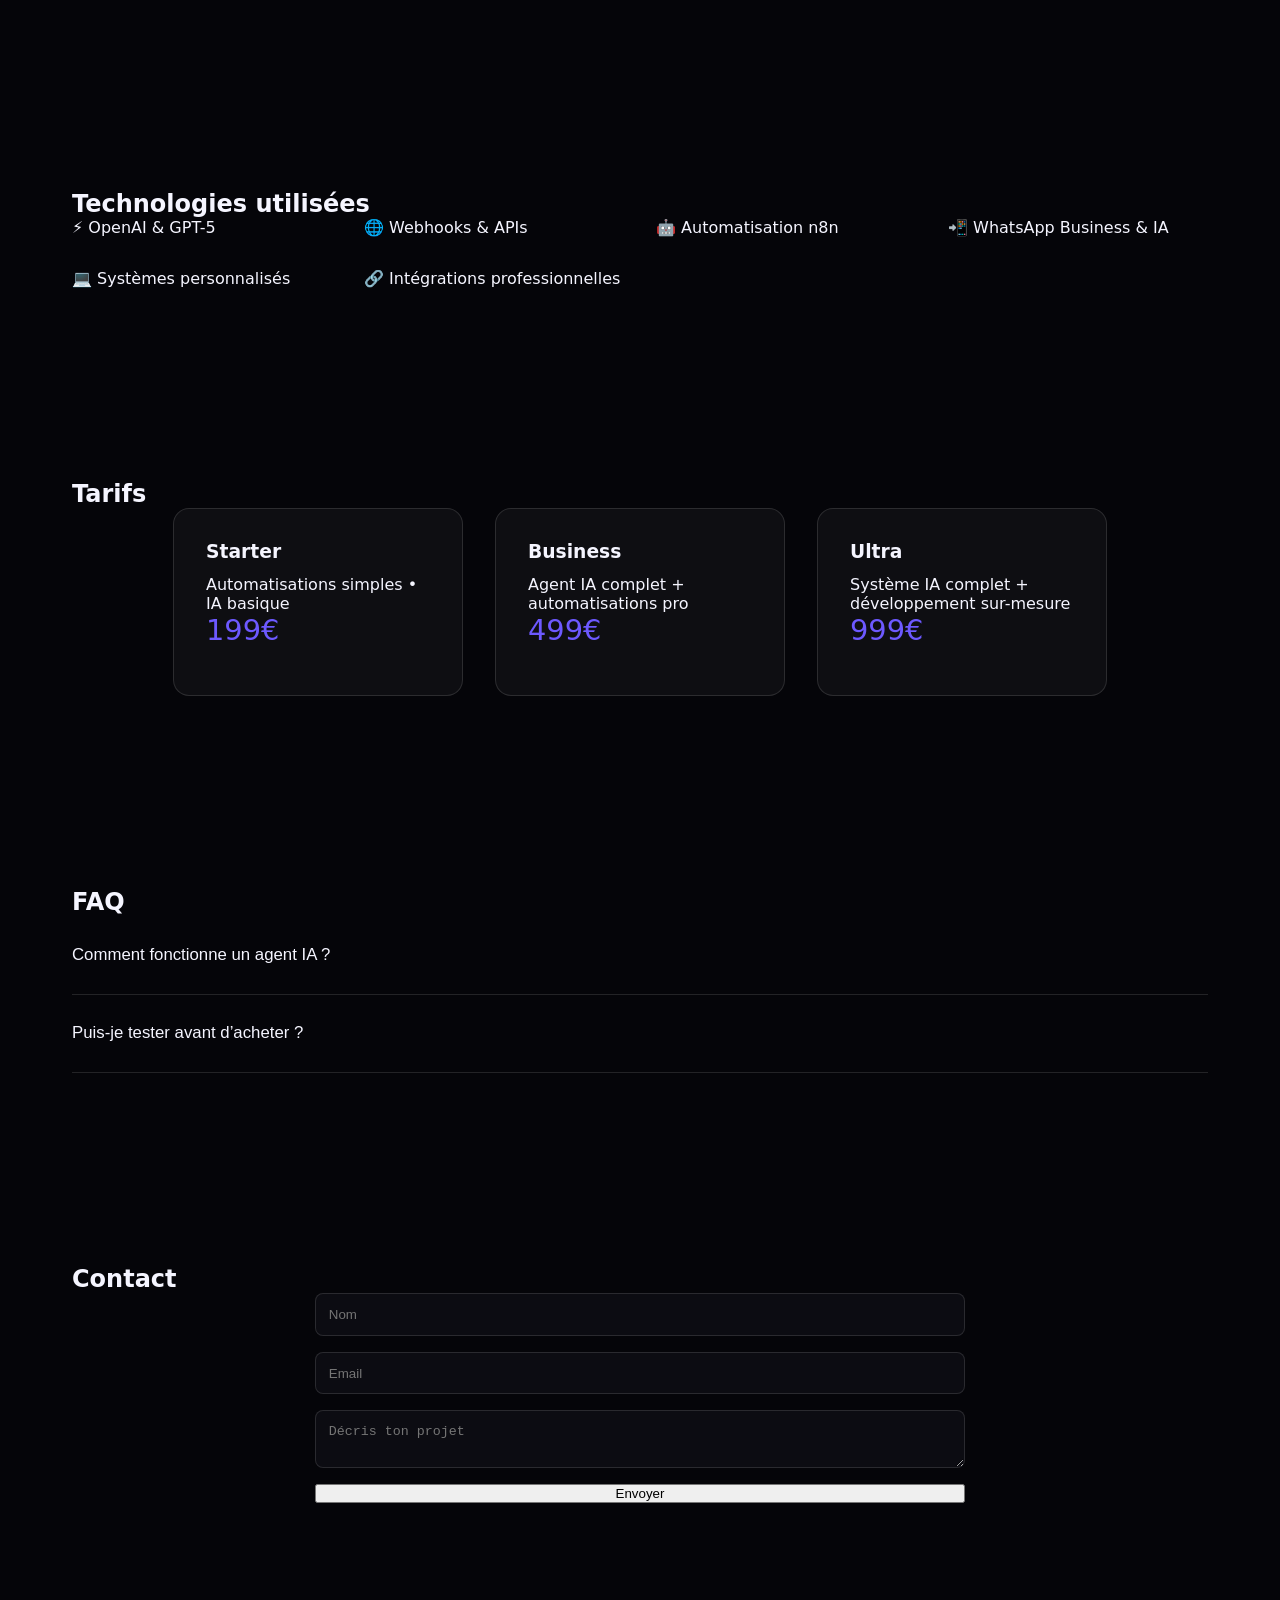
==== commit cffd8544: "Update index.html" ====
--- a/index.html
+++ b/index.html
@@ -1,465 +1,202 @@
 <!DOCTYPE html>
 <html lang="fr" data-theme="dark">
 <head>
-  <meta charset="UTF-8" />
-  <meta name="viewport" content="width=device-width, initial-scale=1" />
-  <meta name="theme-color" content="#000000" />
-  <title>NH110LAB.ai — IA &amp; Automatisation Premium</title>
-  <link rel="stylesheet" href="style.css" />
-
-  <!-- SEO de base -->
-  <meta name="description"
-        content="NH110LAB.ai — Studio IA, automatisation, agents intelligents et expériences digitales premium pour créateurs, petites structures et marques." />
-
-  <!-- Open Graph -->
-  <meta property="og:title" content="NH110LAB.ai — IA &amp; Automatisation Premium" />
-  <meta property="og:description" content="Création d'expériences digitales haut de gamme propulsées par IA." />
-  <meta property="og:type" content="website" />
-  <meta property="og:url" content="https://nh110lab-ai.github.io/nh110lab.ai/" />
+    <meta charset="UTF-8" />
+    <meta name="viewport" content="width=device-width, initial-scale=1" />
+    <meta name="theme-color" content="#000000" />
+    <title>NH110LAB.ai — IA & Automatisation Premium</title>
+
+    <!-- SEO -->
+    <meta name="description" content="NH110LAB.ai — Studio IA, Automatisation, Agents intelligents, Sites Premium, Automatisations professionnelles." />
+    <meta property="og:title" content="NH110LAB.ai — IA & Automatisation Premium" />
+    <meta property="og:description" content="Création d'expériences digitales haut de gamme propulsées par IA." />
+    <meta property="og:type" content="website" />
+
+    <link rel="stylesheet" href="style.css" />
 </head>
 
 <body>
-  <!-- FOND ORB / HALO / PARTICLES -->
-  <div id="orb" aria-hidden="true"></div>
-  <div id="halo" aria-hidden="true"></div>
-  <div id="particles" aria-hidden="true"></div>
-
-  <!-- HEADER -->
-  <header class="header">
+
+<!-- BACKGROUNDS -->
+<canvas id="orb"></canvas>
+<canvas id="halo"></canvas>
+<canvas id="particles"></canvas>
+
+<!-- HEADER -->
+<header class="header">
     <div class="header-left">
-      <a href="#hero" class="logo">NH110LAB.ai</a>
-    </div>
-
-    <nav class="nav" aria-label="Navigation principale">
-      <a href="#services">Services</a>
-      <a href="#devis">Devis</a>
-      <a href="#temoignages">Témoignages</a>
-      <a href="#usecases">Cas d’usage</a>
-      <a href="#tech">Tech</a>
-      <a href="#pricing">Tarifs</a>
-      <a href="#faq">FAQ</a>
-      <a href="#contact" class="nav-cta">Contact</a>
+        <a href="#hero" class="logo">NH110LAB.ai</a>
+    </div>
+
+    <nav class="nav">
+        <a href="#services">Services</a>
+        <a href="#usecases">Cas Clients</a>
+        <a href="#tech">Tech</a>
+        <a href="#pricing">Tarifs</a>
+        <a href="#faq">FAQ</a>
+        <a href="#contact" class="nav-cta">Contact</a>
     </nav>
 
-    <button id="theme-toggle" aria-label="Changer le thème">☾</button>
-
-    <button class="nav-toggle" aria-label="Ouvrir le menu principal">
-      <span></span><span></span><span></span>
-    </button>
-  </header>
-
-  <!-- HERO -->
-  <main>
-    <section id="hero" class="section hero">
-      <div class="hero-content">
-        <p class="hero-eyebrow">Studio IA &amp; Automatisation</p>
-
-        <h1 class="hero-title">
-          Des expériences digitales<br />
-          <span class="gradient">ultra-premium</span><br />
-          propulsées par l’IA.
-        </h1>
-
-        <p class="hero-subtitle">
-          Votre système complet : agents IA, automatisations, sites rapides et front minimaliste.
-          Optimisé pour créateurs, petites structures et marques digitales.
-        </p>
-
-        <div class="hero-buttons">
-          <a href="#devis" class="btn-primary">Devis express</a>
-          <a href="#temoignages" class="btn-ghost">Voir les cas clients</a>
-        </div>
-
-        <div class="hero-tags">
-          <span>⚡ Prototypes rapides</span>
-          <span>🤖 Agents IA dédiés</span>
-          <span>🎯 Automatisation concrète</span>
-        </div>
-      </div>
-
-      <aside class="hero-aside">
-        <article class="card-info">
-          <h3>Focus</h3>
-          <p>
-            Agents IA + automatisations + front —
-            construits sur mesure selon vos outils et votre rythme.
-          </p>
-        </article>
-
-        <article class="card-info">
-          <h3>Process</h3>
-          <ol>
-            <li>Diagnostic express (30 min)</li>
-            <li>Prototype IA + front</li>
-            <li>Mise en production</li>
-          </ol>
-        </article>
-      </aside>
-    </section>
-
-    <!-- SERVICES -->
-    <section id="services" class="section services">
-      <div class="section-header">
-        <h2>Ce que je construis pour vous</h2>
-        <p>Des briques IA concrètes, utiles, et prêtes à l'emploi.</p>
-      </div>
-
-      <div class="services-grid">
-        <article class="service-card">
-          <h3>Sites &amp; expériences front</h3>
-          <p>
-            Sites ultra rapides, élégants, minimalistes, optimisés pour la conversion et vos outils.
-          </p>
-          <ul>
-            <li>Design premium</li>
-            <li>Mobile-first</li>
-            <li>Connexion CRM / Notion / Calendrier</li>
-          </ul>
-        </article>
-
-        <article class="service-card">
-          <h3>Agents IA intelligents</h3>
-          <p>
-            Agents spécialisés pour filtrer, répondre, trier, préparer.
-            Toujours alignés avec votre ton et vos règles.
-          </p>
-          <ul>
-            <li>Agent commercial</li>
-            <li>Support client</li>
-            <li>Qualification des leads</li>
-          </ul>
-        </article>
-
-        <article class="service-card">
-          <h3>Automatisation &amp; workflows</h3>
-          <p>Connexions entre tous vos outils pour éliminer le répétitif.</p>
-          <ul>
-            <li>n8n / Make / Zapier</li>
-            <li>Relances automatiques</li>
-            <li>Alertes intelligentes</li>
-          </ul>
-        </article>
-      </div>
-    </section>
-
-    <!-- DEVIS EXPRESS -->
-    <section id="devis" class="section section-alt">
-      <div class="section-header">
-        <h2>Devis express</h2>
-        <p>Obtenez une estimation réaliste en quelques secondes.</p>
-      </div>
-
-      <div class="devis-layout">
-        <form id="quote-form" class="devis-form">
-          <label for="quote-type">Type de projet</label>
-          <select id="quote-type">
-            <option value="site">Site + IA légère</option>
-            <option value="agent">Agent IA dédié</option>
-            <option value="workflow">Automatisation</option>
-            <option value="mix">Mix complet</option>
-          </select>
-
-          <label for="quote-budget">Budget estimé</label>
-          <input type="range" id="quote-budget" min="800" max="8000" value="2000" />
-          <p class="budget-value">
-            ~ <span id="quote-budget-value">2000</span> €
-          </p>
-
-          <fieldset class="radio-group">
-            <legend>Délai souhaité</legend>
-            <label><input type="radio" name="delay" value="fast" /> Le plus vite possible</label>
-            <label><input type="radio" name="delay" value="normal" checked /> 2–4 semaines</label>
-            <label><input type="radio" name="delay" value="flex" /> Flexible</label>
-          </fieldset>
-
-          <button type="submit" class="btn-primary btn-full">Calculer</button>
-        </form>
-
-        <aside class="devis-result" aria-live="polite">
-          <p id="quote-result">
-            Choisissez vos paramètres → estimation affichée ici.
-          </p>
-        </aside>
-      </div>
-    </section>
-
-    <!-- TÉMOIGNAGES -->
-    <section id="temoignages" class="section">
-      <div class="section-header">
-        <h2>Cas clients</h2>
-        <p>3 contextes différents, même logique : clarté + IA utile.</p>
-      </div>
-
-      <div class="testimonial-tabs" role="tablist" aria-label="Cas clients">
-        <button class="tab active" data-tab="indep" role="tab" aria-selected="true">Indépendant</button>
-        <button class="tab" data-tab="resto" role="tab" aria-selected="false">Restauration</button>
-        <button class="tab" data-tab="ecom" role="tab" aria-selected="false">E-commerce</button>
-      </div>
-
-      <div class="testimonial-panels">
-        <article class="panel active" data-panel="indep" role="tabpanel">
-          <p class="quote">
-            « Avant : 3h/jour dans les mails. Maintenant : un agent IA filtre et prépare
-            les réponses. Je ne garde que l'essentiel. »
-          </p>
-          <p class="meta">— Consultant solo</p>
-        </article>
-
-        <article class="panel" data-panel="resto" role="tabpanel" hidden>
-          <p class="quote">
-            « Les réservations arrivent partout. L’IA centralise, répond aux questions simples
-            et nous prévient seulement quand c’est important. »
-          </p>
-          <p class="meta">— Gérant restaurant</p>
-        </article>
-
-        <article class="panel" data-panel="ecom" role="tabpanel" hidden>
-          <p class="quote">
-            « Support client transformé : l’IA traite le simple, on prend le sensible.
-            Notre taux de réponse a doublé. »
-          </p>
-          <p class="meta">— Boutique en ligne</p>
-        </article>
-      </div>
-    </section>
-
-    <!-- USECASES -->
-    <section id="usecases" class="section">
-      <div class="section-header">
-        <h2>Cas d’usage</h2>
-        <p>Des exemples concrets d’automatisations qui transforment le quotidien.</p>
-      </div>
-
-      <div class="usecases-grid">
-        <article class="usecase-card">
-          <h3>Créateur / Influenceur</h3>
-          <ul>
-            <li>Tri automatique des DM (fans / pro / spam)</li>
-            <li>Préparation des réponses aux marques</li>
-            <li>Tableau centralisé des opportunités</li>
-          </ul>
-        </article>
-
-        <article class="usecase-card">
-          <h3>Freelance</h3>
-          <ul>
-            <li>Agent qualification leads</li>
-            <li>Relances automatisées</li>
-            <li>Résumé automatique des demandes</li>
-          </ul>
-        </article>
-
-        <article class="usecase-card">
-          <h3>E-commerce</h3>
-          <ul>
-            <li>Support IA + suivi colis</li>
-            <li>Emails post-achat optimisés</li>
-            <li>Retour client automatisé</li>
-          </ul>
-        </article>
-
-        <article class="usecase-card">
-          <h3>Restauration / Local</h3>
-          <ul>
-            <li>Agent réservation</li>
-            <li>Réponses FAQ instantanées</li>
-            <li>Centralisation des demandes</li>
-          </ul>
-        </article>
-      </div>
-    </section>
-
-    <!-- TECH -->
-    <section id="tech" class="section section-alt">
-      <div class="section-header">
-        <h2>Stack &amp; Méthode</h2>
-        <p>Tech minimaliste, robuste, documentée et simple à maintenir.</p>
-      </div>
-
-      <div class="tech-grid">
-        <article class="tech-card">
-          <h3>IA &amp; Language</h3>
-          <ul>
-            <li>Prompts structurés &amp; versionnés</li>
-            <li>Règles métier explicites</li>
-            <li>Logs sécurisés</li>
-          </ul>
-        </article>
-
-        <article class="tech-card">
-          <h3>Automatisation</h3>
-          <ul>
-            <li>n8n, Make, Zapier</li>
-            <li>Scénarios intelligents</li>
-            <li>Alertes &amp; monitoring</li>
-          </ul>
-        </article>
-
-        <article class="tech-card">
-          <h3>Front &amp; UI</h3>
-          <ul>
-            <li>Responsive premium</li>
-            <li>Animations luxe max</li>
-            <li>Interfaces légères &amp; propres</li>
-          </ul>
-        </article>
-      </div>
-    </section>
-
-    <!-- PRICING -->
-    <section id="pricing" class="section">
-      <div class="section-header">
-        <h2>Offres</h2>
-        <p>Pilote pour démarrer. Run pour évoluer.</p>
-      </div>
-
-      <div class="pricing-toggle">
-        <button class="pricing-btn active" data-mode="pilot">Pilote</button>
-        <button class="pricing-btn" data-mode="run">Run &amp; évolutions</button>
-      </div>
-
-      <div class="pricing-grid">
-        <article class="pricing-card" id="pricing-pilot">
-          <h3>Pilote IA concret</h3>
-          <p class="price">1 500 – 3 500 €</p>
-          <ul>
-            <li>1–2 usecases ciblés</li>
-            <li>Prototype IA rapide</li>
-            <li>Documentation simple</li>
-            <li>Session de prise en main</li>
-          </ul>
-          <a href="#contact" class="btn-primary btn-full">Démarrer un pilote</a>
-        </article>
-
-        <article class="pricing-card hidden" id="pricing-run">
-          <h3>Run &amp; évolutions</h3>
-          <p class="price">Sur mesure</p>
-          <ul>
-            <li>Amélioration continue</li>
-            <li>Nouveaux agents &amp; features</li>
-            <li>Monitoring &amp; métriques</li>
-            <li>Support prioritaire</li>
-          </ul>
-          <a href="#contact" class="btn-primary btn-full">Parler du mode run</a>
-        </article>
-      </div>
-    </section>
-
-    <!-- FAQ -->
-    <section id="faq" class="section section-alt">
-      <div class="section-header">
-        <h2>FAQ</h2>
-        <p>Quelques réponses rapides aux questions fréquentes.</p>
-      </div>
-
-      <div class="faq-list">
-        <article class="faq-item">
-          <button class="faq-question">
-            <span>Combien de temps prend un projet ?</span><span>+</span>
-          </button>
-          <div class="faq-answer">
-            Généralement 2–4 semaines pour un pilote complet.
-          </div>
-        </article>
-
-        <article class="faq-item">
-          <button class="faq-question">
-            <span>Travaillez-vous avec les petites structures ?</span><span>+</span>
-          </button>
-          <div class="faq-answer">
-            Oui : créateurs, freelances, boutiques digitales, restaurants, TPE.
-          </div>
-        </article>
-
-        <article class="faq-item">
-          <button class="faq-question">
-            <span>Garderai-je la main sur le système ?</span><span>+</span>
-          </button>
-          <div class="faq-answer">
-            Toujours. Documentation fournie + accès complet.
-          </div>
-        </article>
-
-        <article class="faq-item">
-          <button class="faq-question">
-            <span>Proposez-vous un suivi après ?</span><span>+</span>
-          </button>
-          <div class="faq-answer">
-            Oui : c’est le rôle du mode Run.
-          </div>
-        </article>
-      </div>
-    </section>
-
-    <!-- CONTACT -->
-    <section id="contact" class="section">
-      <div class="section-header">
-        <h2>Contact &amp; Brief</h2>
-        <p>Décrivez votre besoin. Je reviens avec une proposition claire.</p>
-      </div>
-
-      <form id="contact-form" class="contact-form">
-        <label for="c-name">Nom / Structure</label>
-        <input type="text" id="c-name" required />
-
-        <label for="c-email">Email</label>
-        <input type="email" id="c-email" required />
-
-        <label for="c-message">Votre projet</label>
-        <textarea id="c-message" rows="4" required></textarea>
-
-        <button type="submit" class="btn-primary btn-full">Envoyer</button>
-
-        <p class="contact-note">Réponse sous 24–48h.</p>
-        <p id="contact-feedback" class="contact-note" aria-live="polite"></p>
-      </form>
-    </section>
-  </main>
-
-  <!-- WIDGET IA -->
-  <div class="ai-widget" aria-label="Assistant IA" aria-live="polite">
-    <button id="ai-toggle" class="ai-toggle">Assistant IA</button>
-
-    <div id="ai-panel" class="ai-panel" aria-hidden="true">
-      <div class="ai-header">
-        <h3>NH110LAB.ai · Assistant</h3>
-        <button id="ai-close" aria-label="Fermer l’assistant">✕</button>
-      </div>
-
-      <div id="ai-messages" class="ai-messages">
-        <div class="ai-message bot">
-          Décrivez ce que vous voulez automatiser.<br />
-          Je propose une structure d’agent ou de workflow.
-        </div>
-      </div>
-
-      <form id="ai-form" class="ai-form">
-        <label for="ai-input" class="sr-only">Votre idée</label>
-        <textarea id="ai-input" placeholder="Votre idée…" rows="2"></textarea>
-        <button class="btn-primary" type="submit">Envoyer</button>
-      </form>
-    </div>
-  </div>
-
-  <!-- FOOTER -->
-  <footer class="footer">
-    <div class="footer-main">
-      <strong>NH110LAB.ai</strong><br />
-      Studio IA &amp; automatisation premium.
-    </div>
-
-    <div class="footer-links">
-      <a href="#services">Services</a>
-      <a href="#devis">Devis</a>
-      <a href="#temoignages">Témoignages</a>
-      <a href="#contact">Contact</a>
-    </div>
-
-    <p class="footer-copy">
-      © 2025 NH110LAB.ai — Tous droits réservés.
-    </p>
-  </footer>
-
-  <script src="script.js" defer></script>
+    <button id="theme-toggle">☾</button>
+</header>
+
+<!-- HERO -->
+<section id="hero" class="hero">
+    <h1 class="hero-title">Une IA qui travaille pour vous.</h1>
+    <p class="hero-subtitle">Automatisations, agents IA, systèmes intelligents & expériences digitales haut de gamme.</p>
+
+    <div class="hero-cta">
+        <a href="#services" class="btn-primary">Explorer</a>
+        <a href="#contact" class="btn-secondary">Discuter d’un projet</a>
+    </div>
+</section>
+
+<!-- CALCULATEUR DE TEMPS GAGNÉ -->
+<section class="calculator">
+    <h2>📊 Calcule combien ton IA peut t’économiser</h2>
+
+    <div class="calc-box">
+        <label>Temps perdu par jour :</label>
+        <input id="minutes-per-day" type="number" value="45" />
+
+        <label>Tâches automatisables :</label>
+        <input id="task-count" type="number" value="3" />
+
+        <button onclick="calculateTime()">Calculer</button>
+
+        <p id="calc-result"></p>
+    </div>
+</section>
+
+<!-- BLOC 3 PUBLICS -->
+<section class="audience">
+    <h2>Créateurs • Marques Digitales • E-Commerçants • Indépendants</h2>
+
+    <div class="audience-grid">
+        <div class="audience-card">📸 Créateurs & influenceurs – Optimisation contenu, automatisation, agents IA assistants.</div>
+        <div class="audience-card">🛍️ E-commerce – Gestion commandes, support IA, automatisation catalogues.</div>
+        <div class="audience-card">💼 Freelances – Systèmes intelligents, CRM automatisé, prise de RDV IA.</div>
+    </div>
+</section>
+
+
+<!-- CAS CLIENTS -->
+<section id="usecases" class="usecases">
+    <h2>Cas Clients Concrets</h2>
+
+    <div class="cases">
+        <div class="case-card">
+            <h3>Indépendant</h3>
+            <p>Un agent IA qui répond aux messages, gère RDV, envoie devis automatiquement.</p>
+        </div>
+
+        <div class="case-card">
+            <h3>Restaurant</h3>
+            <p>Prise de commandes WhatsApp • Menu IA • Réservations automatisées.</p>
+        </div>
+
+        <div class="case-card">
+            <h3>E-commerce</h3>
+            <p>Support IA 24/7, emails automatiques, mises à jour produits, réponses clients instantanées.</p>
+        </div>
+    </div>
+</section>
+
+<!-- SERVICES -->
+<section id="services" class="services">
+    <h2>Services Premium</h2>
+
+    <div class="services-grid">
+
+        <div class="service-card">
+            <h3>Agents IA sur-mesure</h3>
+            <p>Agents intelligents capables d’exécuter des tâches complexes comme un assistant humain.</p>
+        </div>
+
+        <div class="service-card">
+            <h3>Automatisations avancées</h3>
+            <p>Workflows professionnels (CRM, ventes, marketing, support, logistique…)</p>
+        </div>
+
+        <div class="service-card">
+            <h3>Sites Web Premium IA</h3>
+            <p>Sites élégants, rapides, animés et intégrés avec vos systèmes intelligents.</p>
+        </div>
+
+    </div>
+</section>
+
+<!-- TECH -->
+<section id="tech" class="tech">
+    <h2>Technologies utilisées</h2>
+
+    <div class="tech-grid">
+        <div>⚡ OpenAI & GPT-5</div>
+        <div>🌐 Webhooks & APIs</div>
+        <div>🤖 Automatisation n8n</div>
+        <div>📲 WhatsApp Business & IA</div>
+        <div>💻 Systèmes personnalisés</div>
+        <div>🔗 Intégrations professionnelles</div>
+    </div>
+</section>
+
+<!-- PRICING -->
+<section id="pricing" class="pricing">
+    <h2>Tarifs</h2>
+
+    <div class="pricing-grid">
+        <div class="pricing-card">
+            <h3>Starter</h3>
+            <p>Automatisations simples • IA basique</p>
+            <div class="price">199€</div>
+        </div>
+
+        <div class="pricing-card">
+            <h3>Business</h3>
+            <p>Agent IA complet + automatisations pro</p>
+            <div class="price">499€</div>
+        </div>
+
+        <div class="pricing-card">
+            <h3>Ultra</h3>
+            <p>Système IA complet + développement sur-mesure</p>
+            <div class="price">999€</div>
+        </div>
+    </div>
+</section>
+
+<!-- FAQ -->
+<section id="faq" class="faq">
+    <h2>FAQ</h2>
+
+    <div class="faq-item">
+        <button class="faq-question">Comment fonctionne un agent IA ?</button>
+        <div class="faq-answer">Un agent IA réalise des tâches tout seul : messages, prises de RDV, commandes, réponses, etc.</div>
+    </div>
+
+    <div class="faq-item">
+        <button class="faq-question">Puis-je tester avant d’acheter ?</button>
+        <div class="faq-answer">Oui, une démo peut être configurée rapidement pour votre activité.</div>
+    </div>
+</section>
+
+<!-- CONTACT -->
+<section id="contact" class="contact">
+    <h2>Contact</h2>
+
+    <form class="contact-form">
+        <input type="text" placeholder="Nom" />
+        <input type="email" placeholder="Email" />
+        <textarea placeholder="Décris ton projet"></textarea>
+        <button type="submit">Envoyer</button>
+    </form>
+</section>
+
+<!-- ASSISTANT IA FLOTTANT -->
+<div id="assistant">
+    🤖
+</div>
+
+<script src="script.js"></script>
 </body>
 </html>
--- a/style.css
+++ b/style.css
@@ -1,9 +1,9 @@
 /* =========================================================
    🌙 NH110LAB.ai — VERSION LUXE MAX
-   PARTIE 1/3 : RESET + VARIABLES + GLOBAL + HEADER + HERO
+   RESET + VARIABLES + GLOBAL + HEADER + HERO
    ========================================================= */
 
-/* ---------- RESET ---------- */
+/* RESET */
 * {
   margin: 0;
   padding: 0;
@@ -15,40 +15,39 @@
 }
 
 body {
-  font-family: Inter, system-ui, sans-serif;
+  font-family: system-ui, -apple-system, BlinkMacSystemFont, "Inter", sans-serif;
   background: var(--bg);
   color: var(--text);
   overflow-x: hidden;
 }
 
-/* ---------- THEMES ---------- */
+/* THEMES */
 :root {
-  --bg: #0a0a0a;
-  --bg-alt: #111;
-  --text: #eaeaea;
-  --text-dim: #a0a0a0;
+  --bg: #050509;
+  --bg-alt: #0c0c12;
+  --text: #f5f5ff;
+  --text-dim: #a0a0bb;
   --accent: #6d59ff;
   --accent2: #8b7aff;
-  --border: rgba(255,255,255,0.1);
-  --card-bg: rgba(255,255,255,0.04);
-
-  /* ORB premium glow */
-  --orb-strong: rgba(128, 90, 255, 0.65);
-  --orb-soft: rgba(128, 90, 255, 0.25);
+  --border: rgba(255, 255, 255, 0.12);
+  --card-bg: rgba(255, 255, 255, 0.04);
+
+  --orb-strong: rgba(128, 90, 255, 0.7);
+  --orb-soft: rgba(128, 90, 255, 0.23);
 }
 
 [data-theme="light"] {
-  --bg: #f8f8f8;
-  --bg-alt: #fff;
-  --text: #111;
-  --text-dim: #555;
+  --bg: #f8f8ff;
+  --bg-alt: #ffffff;
+  --text: #111122;
+  --text-dim: #555579;
   --accent: #6044ff;
   --accent2: #836aff;
-  --border: rgba(0,0,0,0.1);
-  --card-bg: rgba(0,0,0,0.04);
-}
-
-/* ---------- GLOBAL ELEMENTS ---------- */
+  --border: rgba(0, 0, 0, 0.08);
+  --card-bg: rgba(0, 0, 0, 0.03);
+}
+
+/* GLOBAL SECTIONS */
 section {
   padding: 6rem 2rem;
   max-width: 1200px;
@@ -75,31 +74,48 @@
   color: var(--text-dim);
 }
 
-/* ---------- BACKGROUND CANVAS (ORB + HALO + PARTICLES) ---------- */
+/* BACKGROUND ORB + HALO + PARTICLES */
 #orb,
 #halo,
 #particles {
   position: fixed;
-  top: 0;
-  left: 0;
+  inset: 0;
   width: 100vw;
   height: 100vh;
   z-index: 0;
   pointer-events: none;
 }
 
-/* HALO LUXE GLOW */
+/* orb : glow violet principal */
+#orb {
+  background:
+    radial-gradient(circle at 20% 20%, var(--orb-strong), transparent 60%),
+    radial-gradient(circle at 80% 70%, rgba(94, 234, 212, 0.6), transparent 65%);
+  mix-blend-mode: screen;
+  opacity: 0.9;
+  animation: orbMove 18s infinite alternate ease-in-out;
+}
+
+/* halo : flou large */
 #halo {
-  filter: blur(120px) brightness(1.4);
+  background:
+    radial-gradient(circle at 50% 10%, var(--orb-soft), transparent 70%),
+    radial-gradient(circle at 10% 80%, rgba(255, 255, 255, 0.2), transparent 75%);
+  filter: blur(120px) brightness(1.3);
   opacity: 0.6;
-}
-
-/* PARTICLES */
+  animation: haloPulse 12s infinite ease-in-out;
+}
+
+/* pseudo particules avec dégradé bruité */
 #particles {
-  opacity: 0.4;
-}
-
-/* ---------- HEADER ---------- */
+  background-image:
+    radial-gradient(circle at 10% 20%, rgba(255, 255, 255, 0.09) 0, transparent 55%),
+    radial-gradient(circle at 80% 10%, rgba(255, 255, 255, 0.06) 0, transparent 50%),
+    radial-gradient(circle at 30% 80%, rgba(255, 255, 255, 0.05) 0, transparent 55%);
+  opacity: 0.35;
+}
+
+/* HEADER */
 .header {
   position: fixed;
   top: 0;
@@ -109,15 +125,14 @@
   display: flex;
   justify-content: space-between;
   align-items: center;
-  background: rgba(0, 0, 0, 0.55);
-  backdrop-filter: blur(14px);
+  background: rgba(5, 5, 15, 0.76);
+  backdrop-filter: blur(16px);
   border-bottom: 1px solid var(--border);
   z-index: 10;
 }
 
 [data-theme="light"] .header {
-  background: rgba(255,255,255,0.55);
-  backdrop-filter: blur(14px);
+  background: rgba(255, 255, 255, 0.76);
 }
 
 .header .logo {
@@ -127,6 +142,7 @@
   color: var(--text);
 }
 
+/* NAV */
 .nav {
   display: flex;
   gap: 1.5rem;
@@ -136,7 +152,7 @@
   text-decoration: none;
   color: var(--text-dim);
   font-size: 0.95rem;
-  transition: 0.2s;
+  transition: color 0.2s;
 }
 
 .nav a:hover {
@@ -147,7 +163,7 @@
   color: var(--accent) !important;
 }
 
-/* ---------- THEME SWITCH ---------- */
+/* THEME SWITCH */
 #theme-toggle {
   margin-left: 1rem;
   font-size: 1.1rem;
@@ -165,13 +181,14 @@
   color: white;
 }
 
-/* ---------- MOBILE NAV TOGGLE ---------- */
+/* MOBILE NAV TOGGLE */
 .nav-toggle {
   display: none;
   flex-direction: column;
   gap: 5px;
   background: none;
   border: none;
+  cursor: pointer;
 }
 
 .nav-toggle span {
@@ -180,7 +197,7 @@
   background: var(--text);
 }
 
-/* ---------- HERO ---------- */
+/* HERO */
 .hero {
   padding-top: 10rem;
   display: flex;
@@ -195,6 +212,7 @@
 .hero-eyebrow {
   text-transform: uppercase;
   font-size: 0.9rem;
+  letter-spacing: 0.08em;
   color: var(--accent);
   margin-bottom: 1rem;
 }
@@ -230,7 +248,12 @@
   border-radius: 8px;
   text-decoration: none;
   font-weight: 600;
+  border: none;
+  cursor: pointer;
   transition: 0.25s;
+  display: inline-flex;
+  align-items: center;
+  justify-content: center;
 }
 
 .btn-primary:hover {
@@ -243,6 +266,9 @@
   border-radius: 8px;
   border: 1px solid var(--border);
   text-decoration: none;
+  display: inline-flex;
+  align-items: center;
+  justify-content: center;
 }
 
 .hero-tags {
@@ -258,7 +284,7 @@
   font-size: 0.85rem;
 }
 
-/* Sidebar Hero */
+/* HERO ASIDE */
 .hero-aside {
   flex: 1;
   display: flex;
@@ -269,19 +295,20 @@
 .card-info {
   background: var(--card-bg);
   border: 1px solid var(--border);
-  padding: 1.2rem;
+  padding: 1.2rem 1.4rem;
   border-radius: 12px;
 }
 
 .card-info h3 {
   margin-bottom: 0.6rem;
 }
-/* =========================================================
-   🌙 VERSION LUXE MAX
-   PARTIE 2/3 : SERVICES + DEVIS + TESTIMONIAL + USECASES + TECH + PRICING
-   ========================================================= */
-
-/* ---------- SERVICES ---------- */
+
+.card-info ol {
+  padding-left: 1.1rem;
+  color: var(--text-dim);
+}
+
+/* SERVICES */
 .services-grid {
   display: grid;
   grid-template-columns: repeat(auto-fit, minmax(260px, 1fr));
@@ -315,7 +342,7 @@
   line-height: 1.7;
 }
 
-/* ---------- DEVIS EXPRESS ---------- */
+/* DEVIS EXPRESS */
 .devis-layout {
   display: grid;
   grid-template-columns: 1fr 1fr;
@@ -329,7 +356,8 @@
   gap: 1rem;
 }
 
-.devis-form label {
+.devis-form label,
+.devis-form legend {
   font-weight: 600;
 }
 
@@ -351,6 +379,9 @@
   display: flex;
   flex-direction: column;
   gap: 0.4rem;
+  border: none;
+  padding: 0;
+  margin: 0;
 }
 
 .devis-result {
@@ -359,9 +390,10 @@
   border-radius: 14px;
   border: 1px solid var(--border);
   min-height: 180px;
-}
-
-/* ---------- TESTIMONIALS ---------- */
+  color: var(--text-dim);
+}
+
+/* TESTIMONIALS */
 .testimonial-tabs {
   display: flex;
   gap: 1rem;
@@ -376,6 +408,7 @@
   border: 1px solid var(--border);
   cursor: pointer;
   transition: 0.25s;
+  color: var(--text);
 }
 
 .tab.active,
@@ -391,13 +424,12 @@
 }
 
 .panel {
+  text-align: center;
+  color: var(--text-dim);
+}
+
+.panel[hidden] {
   display: none;
-  text-align: center;
-  color: var(--text-dim);
-}
-
-.panel.active {
-  display: block;
 }
 
 .panel .quote {
@@ -411,7 +443,7 @@
   color: var(--text-dim);
 }
 
-/* ---------- USECASES ---------- */
+/* USECASES */
 .usecases-grid {
   display: grid;
   grid-template-columns: repeat(auto-fit, minmax(240px, 1fr));
@@ -441,7 +473,7 @@
   color: var(--text-dim);
 }
 
-/* ---------- TECH ---------- */
+/* TECH */
 .tech-grid {
   display: grid;
   grid-template-columns: repeat(auto-fit, minmax(260px, 1fr));
@@ -465,7 +497,7 @@
   color: var(--text-dim);
 }
 
-/* ---------- PRICING ---------- */
+/* PRICING */
 .pricing-toggle {
   display: flex;
   justify-content: center;
@@ -480,6 +512,7 @@
   border-radius: 8px;
   cursor: pointer;
   transition: 0.25s;
+  color: var(--text);
 }
 
 .pricing-btn.active,
@@ -535,12 +568,8 @@
   text-align: center;
   margin-top: 1.5rem;
 }
-/* =========================================================
-   🌙 VERSION LUXE MAX
-   PARTIE 3/3 : FAQ + CONTACT + AI WIDGET + FOOTER + RESPONSIVE
-   ========================================================= */
-
-/* ---------- FAQ ---------- */
+
+/* FAQ */
 .faq-list {
   max-width: 800px;
   margin: auto;
@@ -556,11 +585,12 @@
   background: none;
   border: none;
   color: var(--text);
-  font-size: 1.1rem;
+  font-size: 1.05rem;
   padding: 0.8rem 0;
   display: flex;
   justify-content: space-between;
   cursor: pointer;
+  text-align: left;
 }
 
 .faq-answer {
@@ -574,7 +604,7 @@
   display: block;
 }
 
-/* ---------- CONTACT ---------- */
+/* CONTACT */
 .contact-form {
   max-width: 650px;
   margin: auto;
@@ -595,10 +625,10 @@
 .contact-note {
   text-align: center;
   color: var(--text-dim);
-  margin-top: 1rem;
-}
-
-/* ---------- AI WIDGET (Assistant IA) ---------- */
+  margin-top: 0.4rem;
+}
+
+/* AI WIDGET */
 .ai-widget {
   position: fixed;
   bottom: 30px;
@@ -617,7 +647,7 @@
   border-radius: 12px;
   cursor: pointer;
   font-weight: 600;
-  box-shadow: 0px 0px 14px rgba(120, 90, 255, 0.5);
+  box-shadow: 0 0 14px rgba(120, 90, 255, 0.5);
   transition: 0.25s;
 }
 
@@ -635,7 +665,7 @@
   display: none;
   flex-direction: column;
   height: 430px;
-  box-shadow: 0px 0px 25px rgba(120, 90, 255, 0.35);
+  box-shadow: 0 0 25px rgba(120, 90, 255, 0.35);
   backdrop-filter: blur(16px);
 }
 
@@ -674,6 +704,7 @@
   border-radius: 10px;
   max-width: 85%;
   line-height: 1.4;
+  font-size: 0.92rem;
 }
 
 .ai-message.bot {
@@ -708,7 +739,7 @@
   border-radius: 10px;
 }
 
-/* ---------- FOOTER ---------- */
+/* FOOTER */
 .footer {
   padding: 4rem 2rem;
   text-align: center;
@@ -744,7 +775,20 @@
   font-size: 0.85rem;
 }
 
-/* ---------- RESPONSIVE MOBILE ---------- */
+/* ACCESSIBILITÉ */
+.sr-only {
+  position: absolute;
+  width: 1px;
+  height: 1px;
+  padding: 0;
+  margin: -1px;
+  overflow: hidden;
+  clip: rect(0, 0, 0, 0);
+  white-space: nowrap;
+  border: 0;
+}
+
+/* RESPONSIVE */
 @media (max-width: 900px) {
   .hero {
     flex-direction: column;
@@ -756,6 +800,18 @@
 
   .nav {
     display: none;
+    position: absolute;
+    top: 60px;
+    right: 1.5rem;
+    flex-direction: column;
+    padding: 1rem;
+    background: var(--bg-alt);
+    border-radius: 10px;
+    border: 1px solid var(--border);
+  }
+
+  .nav.open {
+    display: flex;
   }
 
   .nav-toggle {
@@ -779,23 +835,27 @@
   }
 }
 
-/* ---------- ORB ANIMATION PREMIUM ---------- */
-#orb {
-  animation: orbMove 18s infinite alternate ease-in-out;
-}
-
+/* ANIMATIONS ORB + HALO */
 @keyframes orbMove {
-  0% { transform: translate(0, 0) scale(1); }
-  50% { transform: translate(60px, -40px) scale(1.15); }
-  100% { transform: translate(-30px, 20px) scale(1.05); }
-}
-
-#halo {
-  animation: haloPulse 10s infinite ease-in-out;
+  0% {
+    transform: translate(0, 0) scale(1);
+  }
+  50% {
+    transform: translate(60px, -40px) scale(1.12);
+  }
+  100% {
+    transform: translate(-30px, 20px) scale(1.04);
+  }
 }
 
 @keyframes haloPulse {
-  0% { opacity: 0.4; }
-  50% { opacity: 0.85; }
-  100% { opacity: 0.5; }
-}
+  0% {
+    opacity: 0.35;
+  }
+  50% {
+    opacity: 0.9;
+  }
+  100% {
+    opacity: 0.45;
+  }
+}
